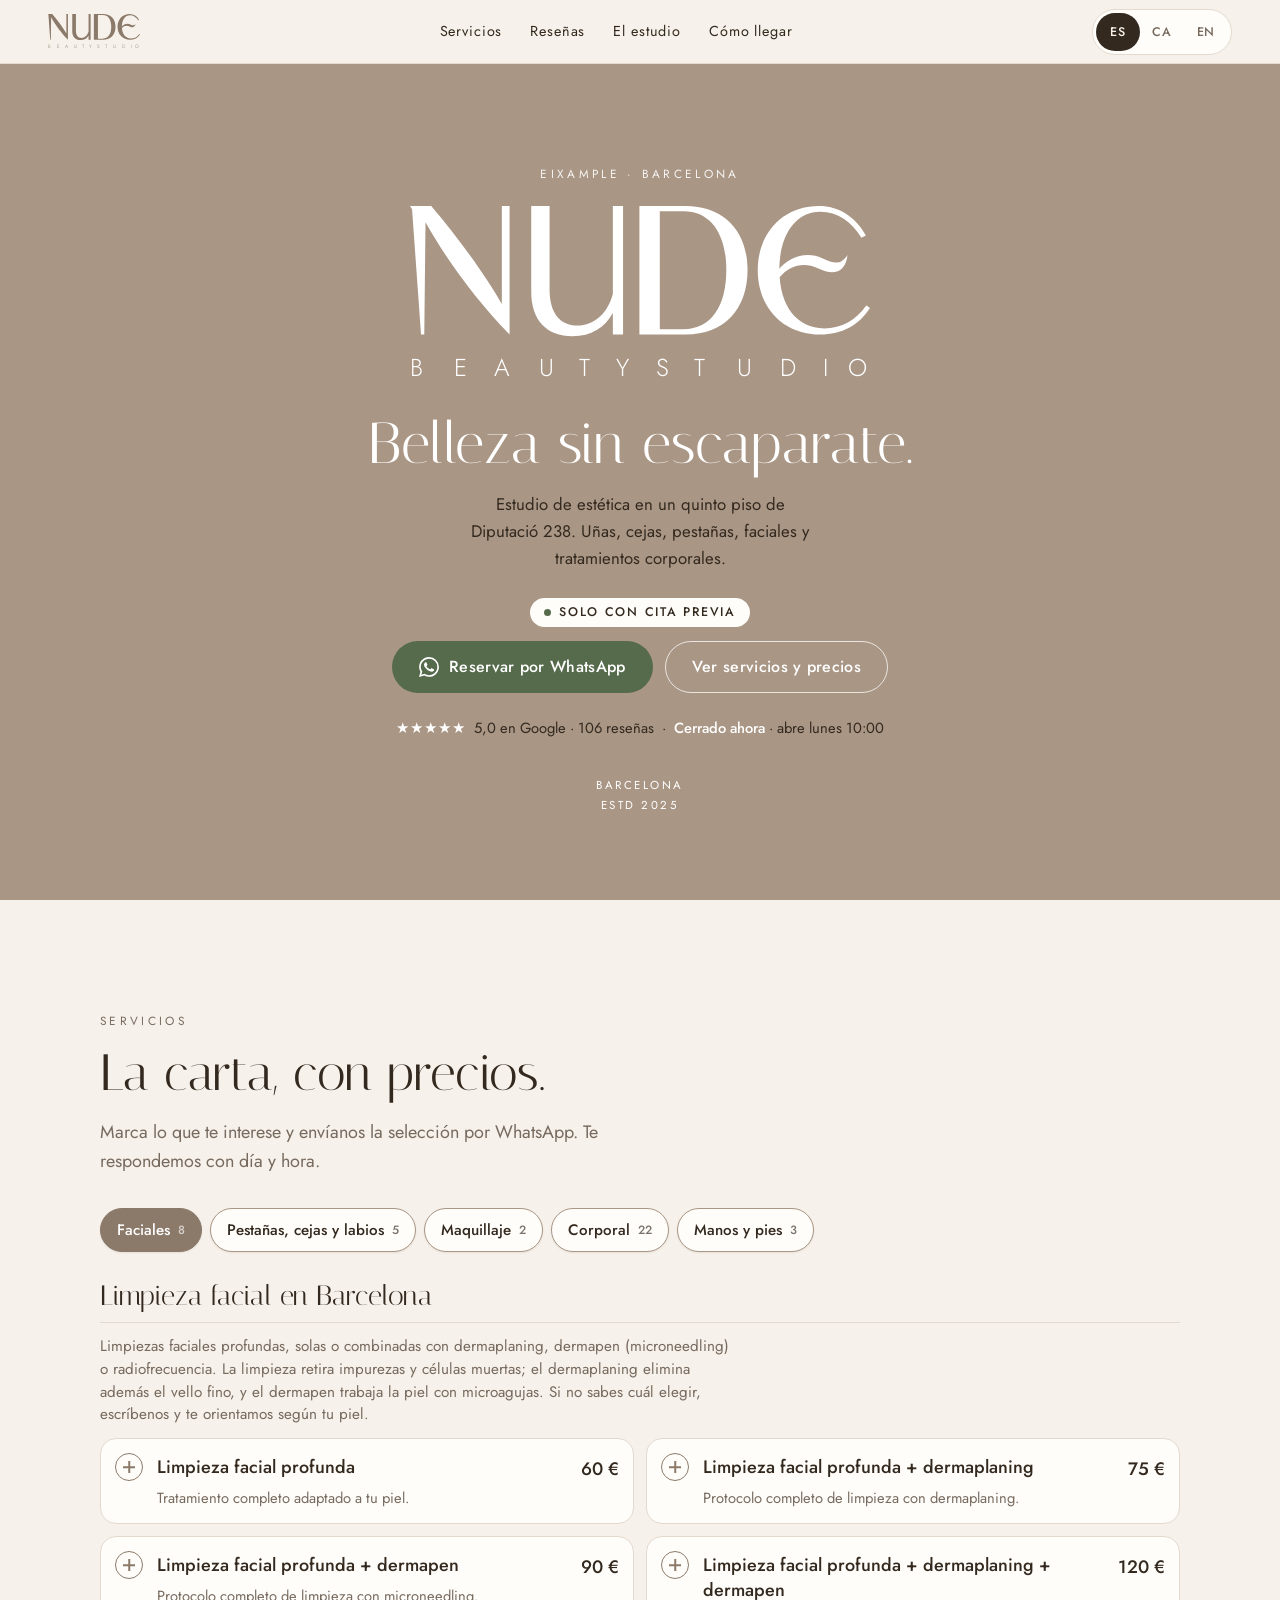
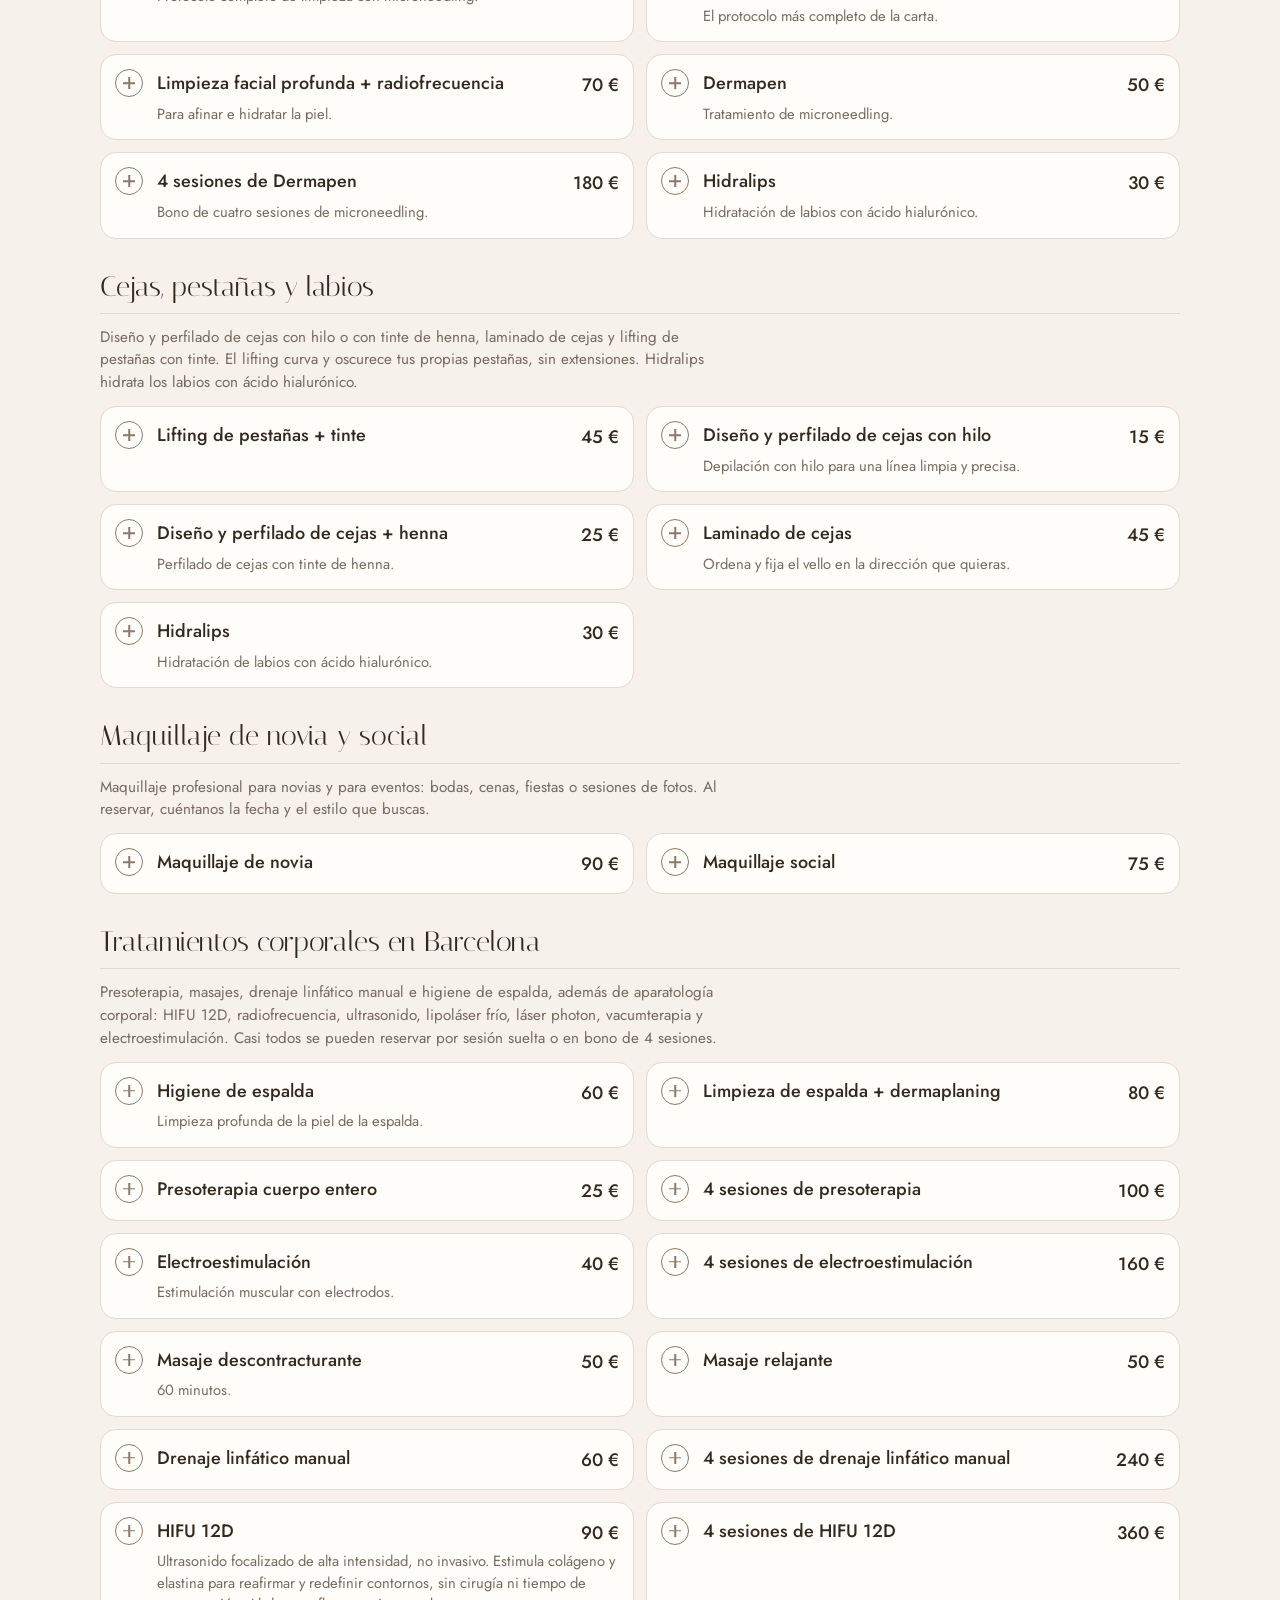
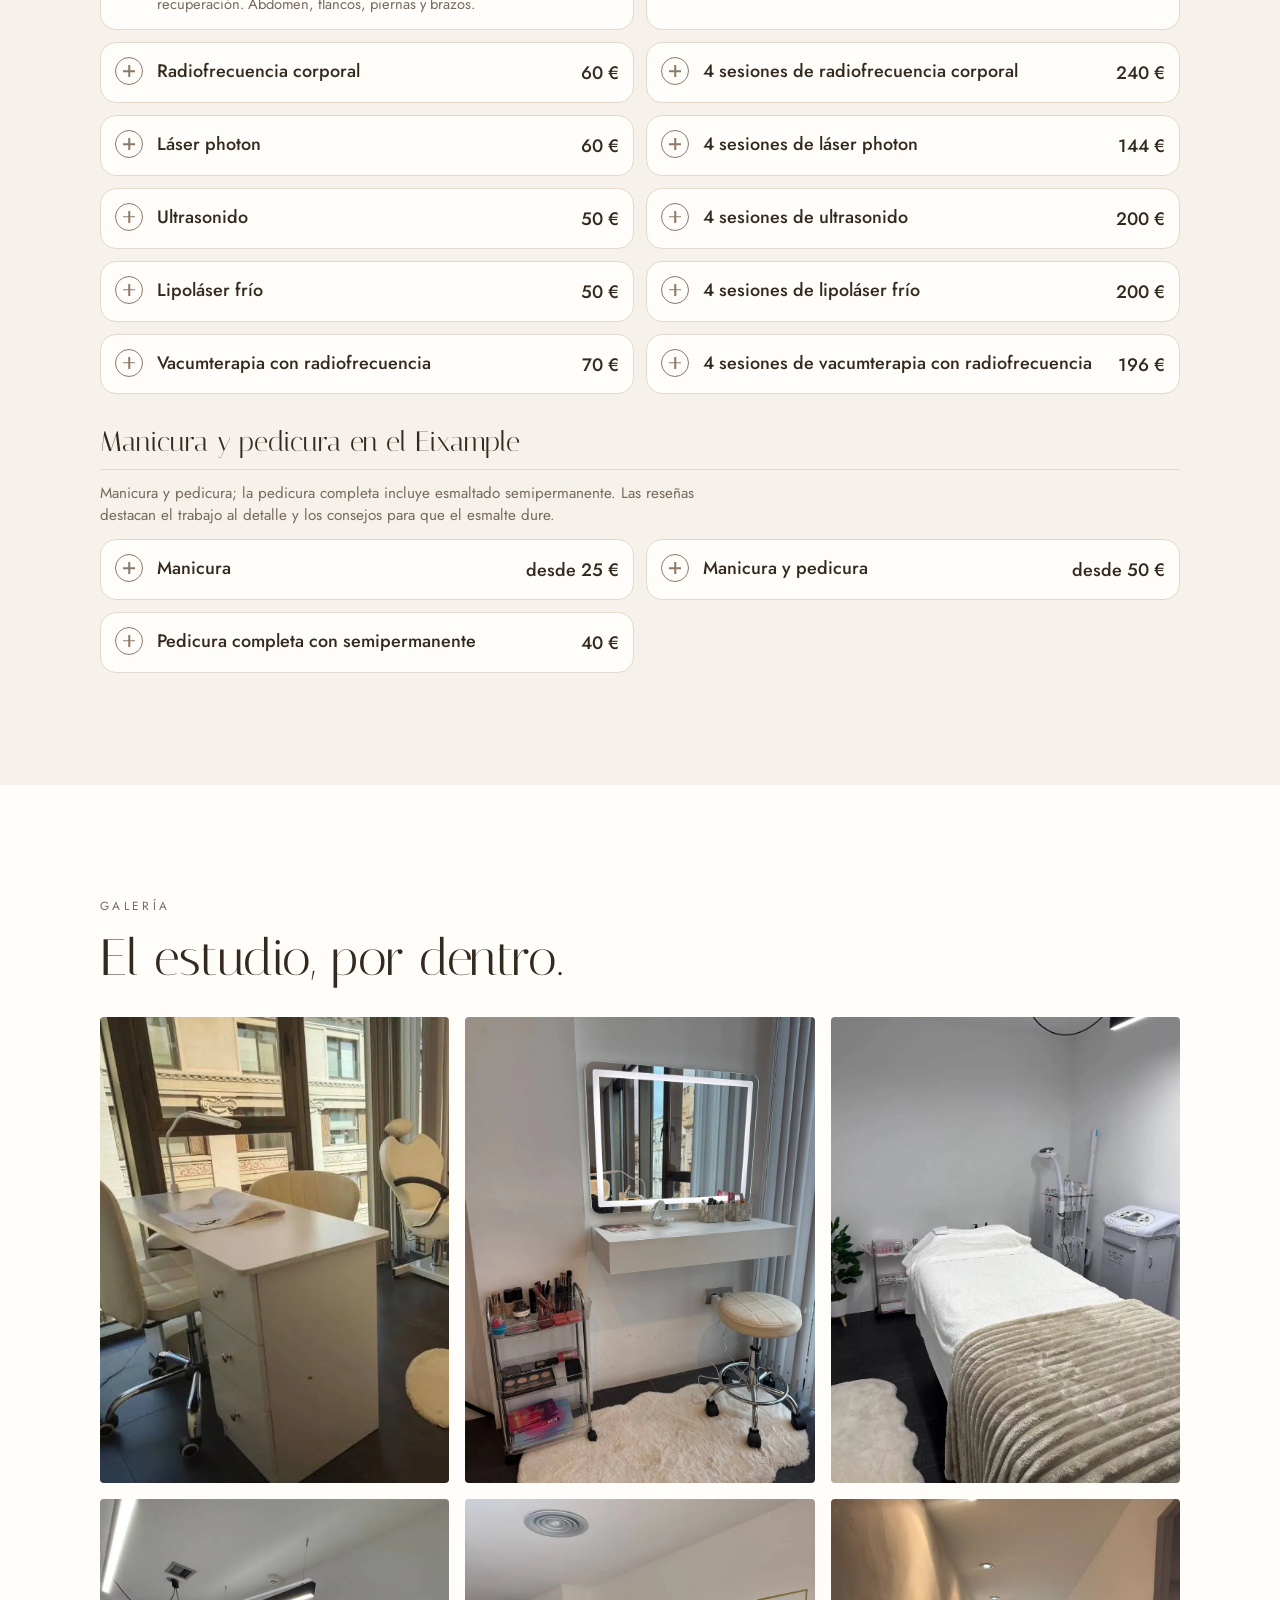
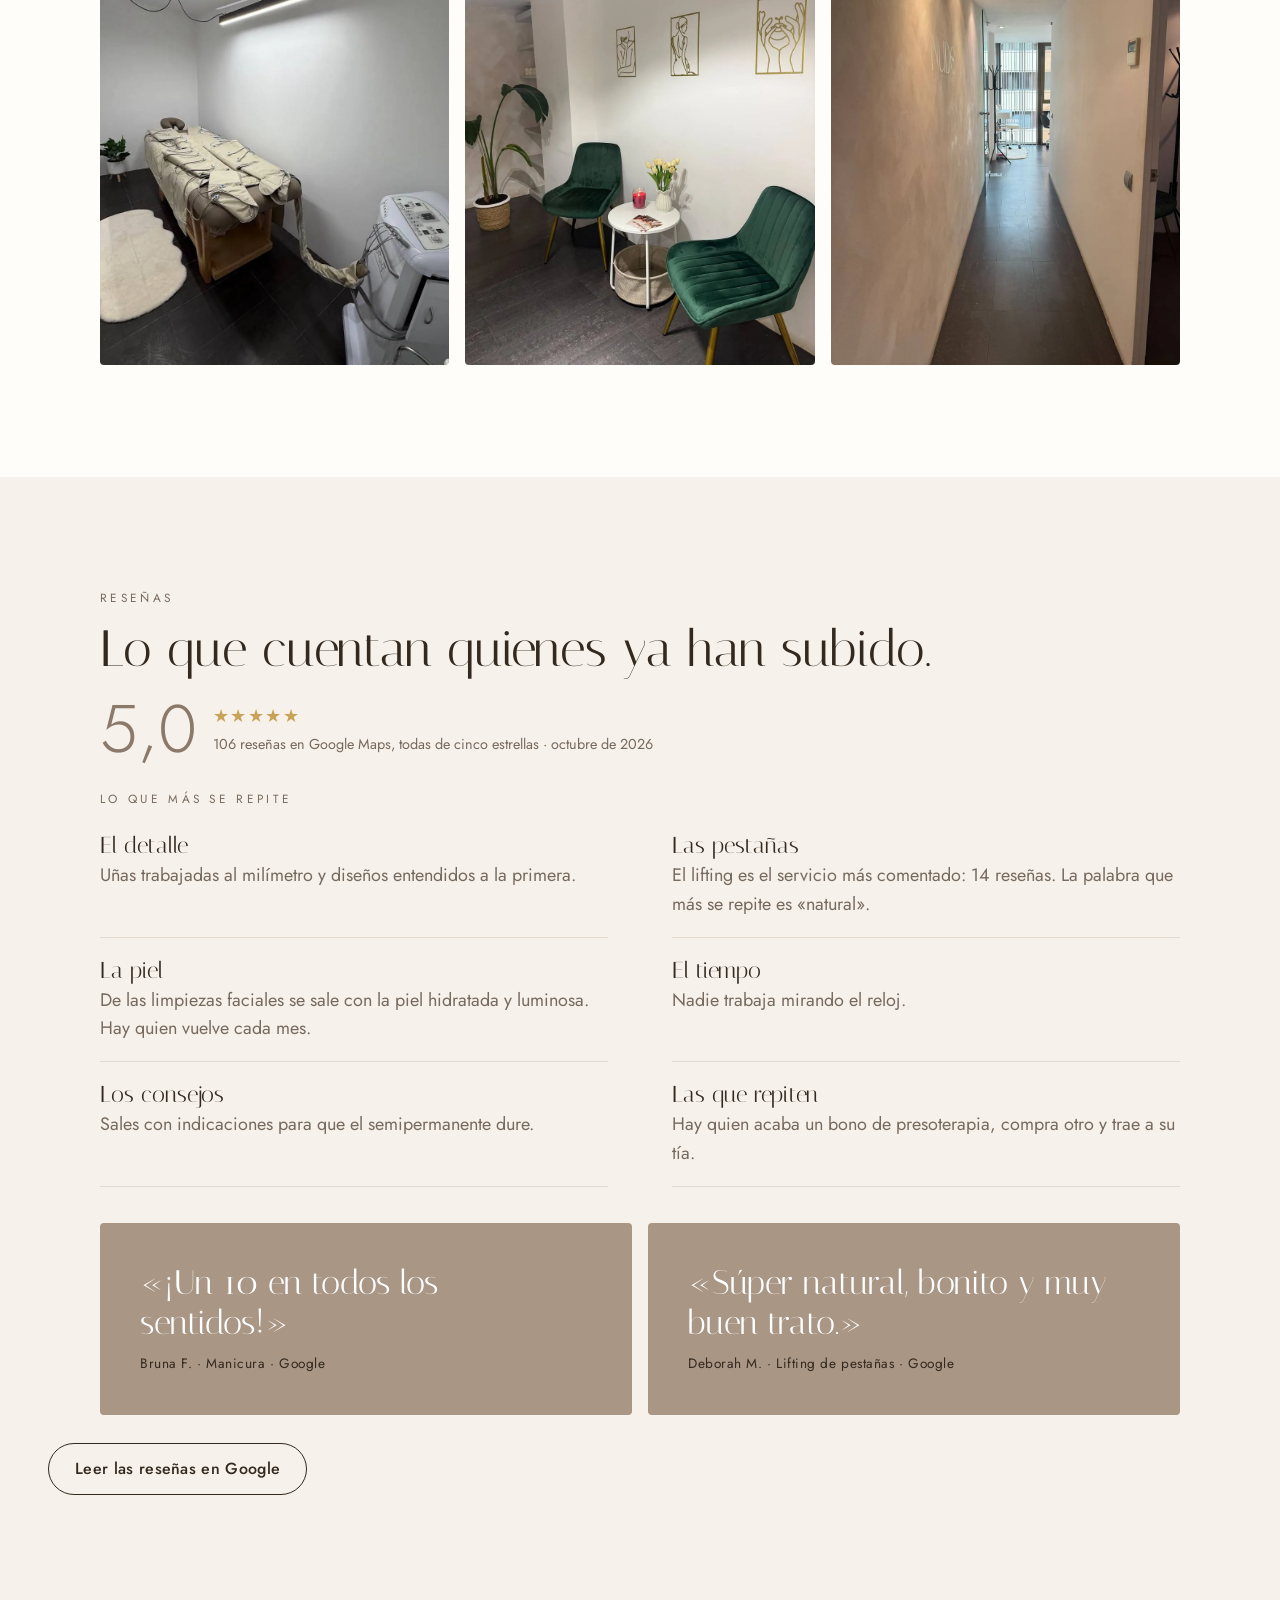
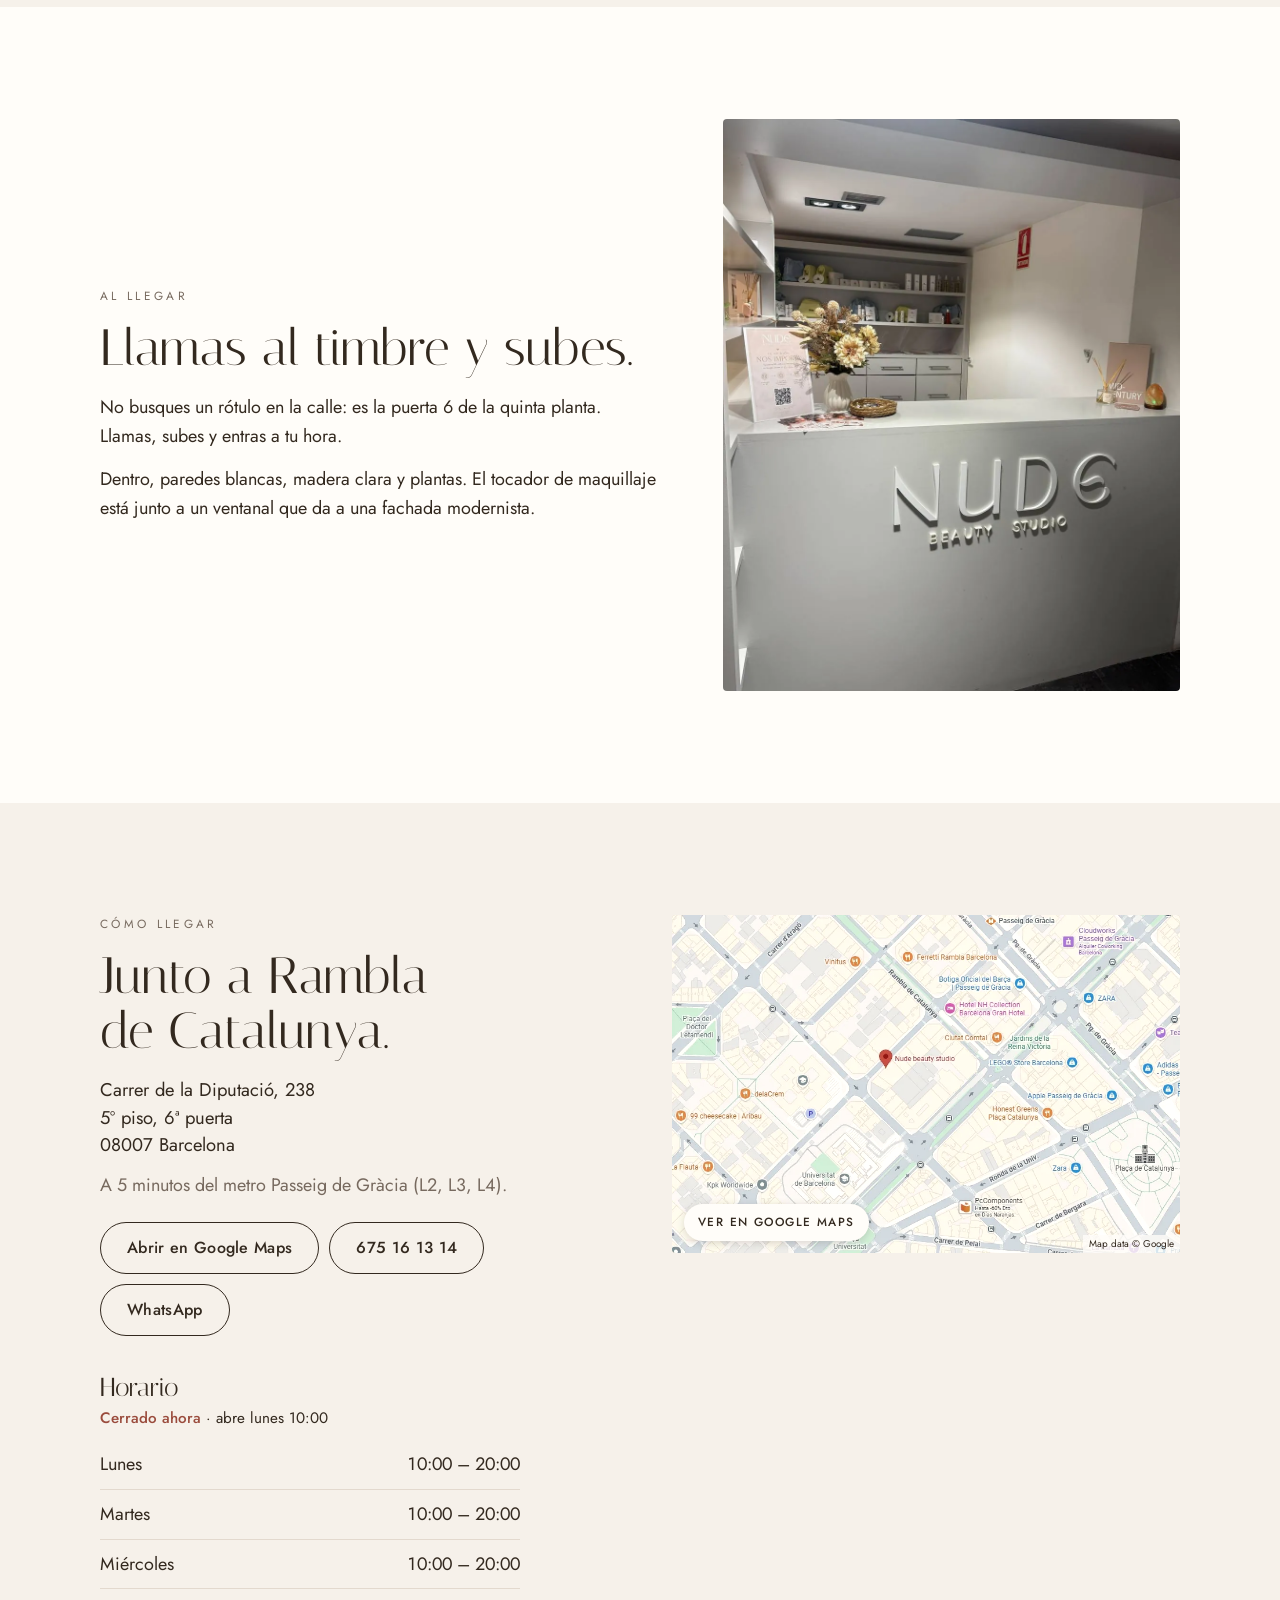
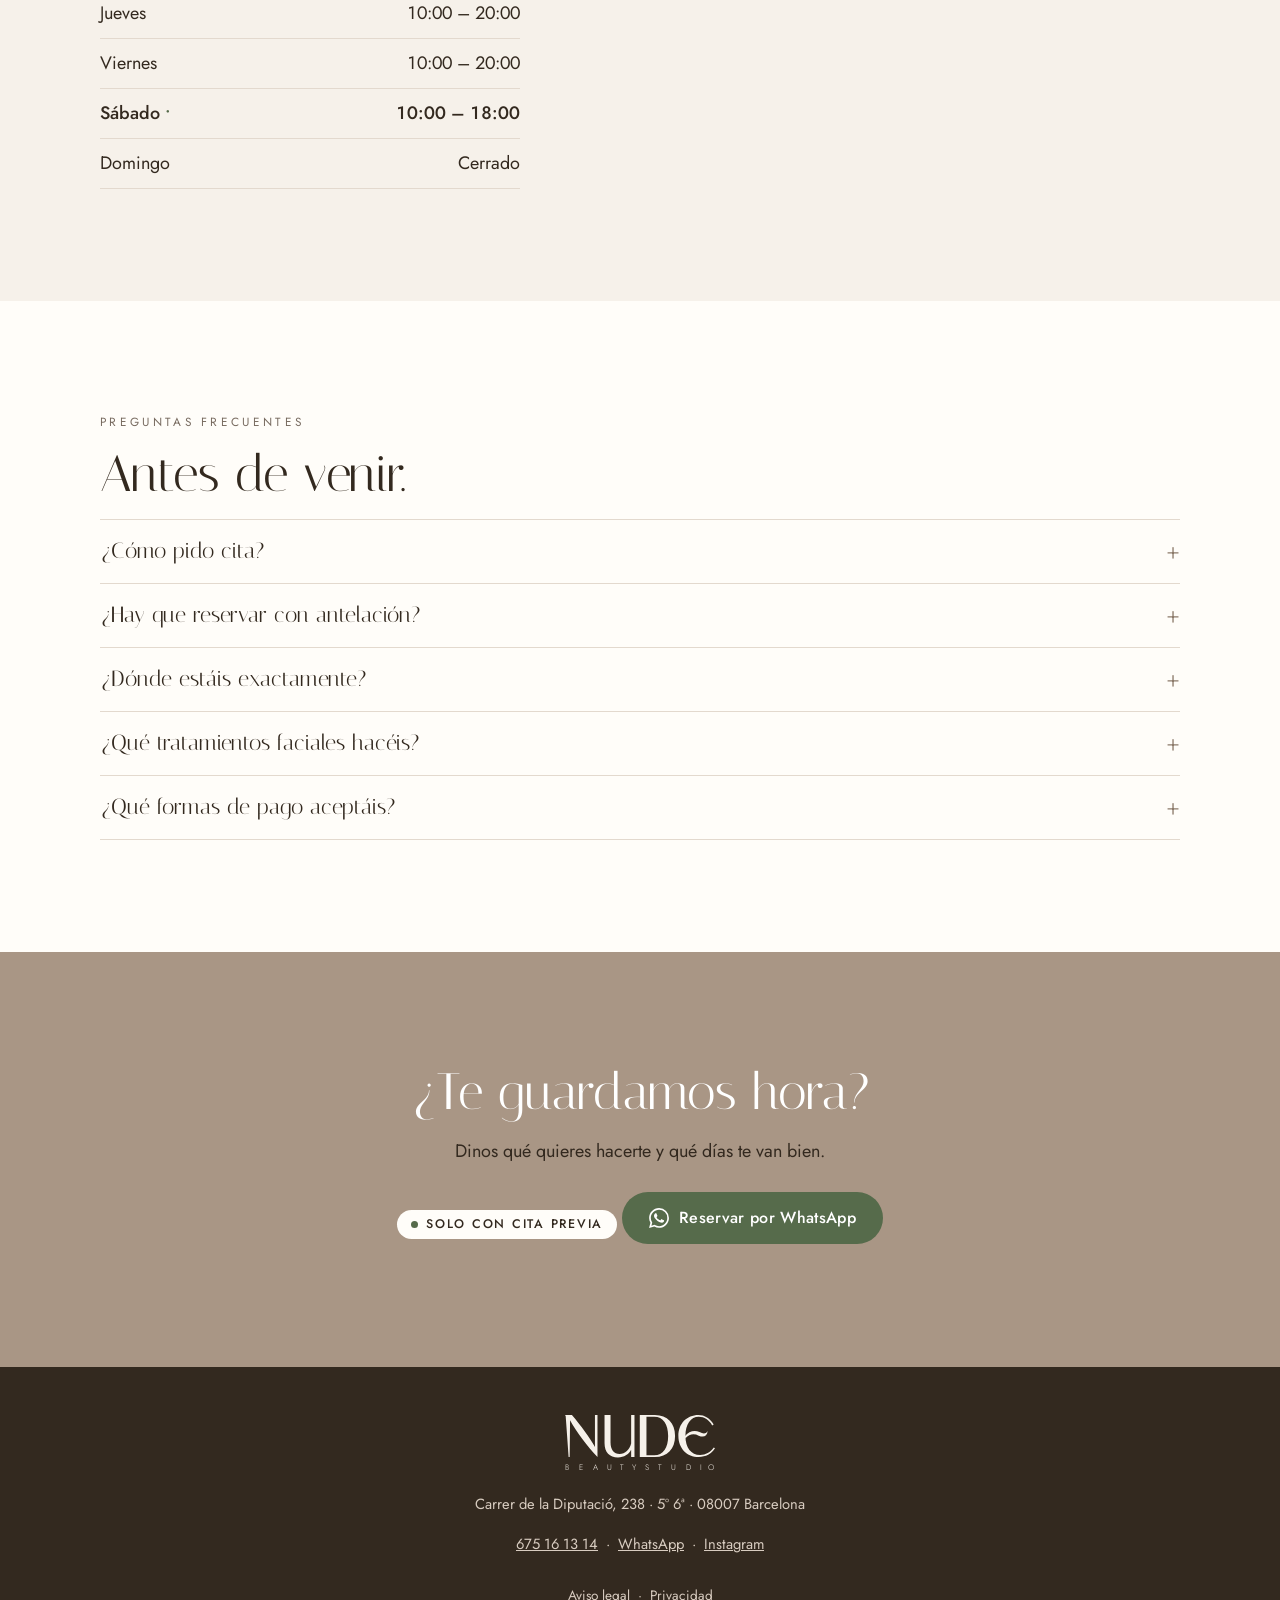
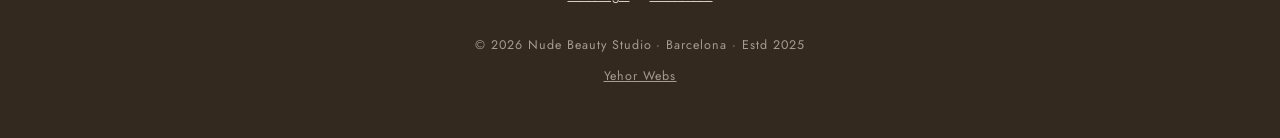
==== index.html @ 95f00eac "Add site icons, keep legal pages out of search results Real favicon files (ico, svg, apple-touch, ma" ====
<!doctype html>
<!-- Generated by tools/build.js from src/index.html and js/content.js. Do not edit by hand. -->
<html lang="es">
<head>
<meta charset="utf-8">
<meta name="viewport" content="width=device-width, initial-scale=1, viewport-fit=cover">
<title>Nude Beauty Studio · Centro de estética en el Eixample, Barcelona</title>
<meta name="description" content="Centro de estética en el Eixample de Barcelona: manicura, cejas, lifting de pestañas, limpieza facial, tratamientos corporales y maquillaje. Solo con cita.">
<link rel="canonical" href="https://nudebeautybcn.com/">
<link rel="alternate" hreflang="es" href="https://nudebeautybcn.com/">
<link rel="alternate" hreflang="ca" href="https://nudebeautybcn.com/ca/">
<link rel="alternate" hreflang="en" href="https://nudebeautybcn.com/en/">
<link rel="alternate" hreflang="x-default" href="https://nudebeautybcn.com/">
<meta property="og:type" content="website">
<meta property="og:site_name" content="Nude Beauty Studio">
<meta property="og:title" content="Nude Beauty Studio · Centro de estética en el Eixample, Barcelona">
<meta property="og:description" content="Centro de estética en el Eixample de Barcelona: manicura, cejas, lifting de pestañas, limpieza facial, tratamientos corporales y maquillaje. Solo con cita.">
<meta property="og:url" content="https://nudebeautybcn.com/">
<meta property="og:locale" content="es_ES">
<script type="application/ld+json">{"@context":"https://schema.org","@type":"BeautySalon","@id":"https://nudebeautybcn.com/#salon","name":"Nude Beauty Studio","description":"Centro de estética en el Eixample de Barcelona: manicura, cejas, lifting de pestañas, limpieza facial, tratamientos corporales y maquillaje. Solo con cita.","url":"https://nudebeautybcn.com/","telephone":"+34675161314","priceRange":"€€","paymentAccepted":"Cash, Credit Card, Debit Card, Visa, Mastercard, NFC mobile payments","image":"https://nudebeautybcn.com/img/00-recepcion.webp","address":{"@type":"PostalAddress","streetAddress":"Carrer de la Diputació, 238, 5º 6ª","addressLocality":"Barcelona","addressRegion":"Barcelona","postalCode":"08007","addressCountry":"ES"},"geo":{"@type":"GeoCoordinates","latitude":41.3885,"longitude":2.16472},"hasMap":"https://maps.app.goo.gl/gT3hE2o65boG1eyQA","openingHoursSpecification":[{"@type":"OpeningHoursSpecification","dayOfWeek":["Monday","Tuesday","Wednesday","Thursday","Friday"],"opens":"10:00","closes":"20:00"},{"@type":"OpeningHoursSpecification","dayOfWeek":"Saturday","opens":"10:00","closes":"18:00"}],"sameAs":["https://maps.app.goo.gl/gT3hE2o65boG1eyQA","https://www.instagram.com/nude.beautybcn"],"hasOfferCatalog":{"@type":"OfferCatalog","name":"Servicios","itemListElement":[{"@type":"OfferCatalog","name":"Limpieza facial en Barcelona","itemListElement":[{"@type":"Offer","itemOffered":{"@type":"Service","name":"Limpieza facial profunda"},"priceCurrency":"EUR","price":60},{"@type":"Offer","itemOffered":{"@type":"Service","name":"Limpieza facial profunda + dermaplaning"},"priceCurrency":"EUR","price":75},{"@type":"Offer","itemOffered":{"@type":"Service","name":"Limpieza facial profunda + dermapen"},"priceCurrency":"EUR","price":90},{"@type":"Offer","itemOffered":{"@type":"Service","name":"Limpieza facial profunda + dermaplaning + dermapen"},"priceCurrency":"EUR","price":120},{"@type":"Offer","itemOffered":{"@type":"Service","name":"Limpieza facial profunda + radiofrecuencia"},"priceCurrency":"EUR","price":70},{"@type":"Offer","itemOffered":{"@type":"Service","name":"Dermapen"},"priceCurrency":"EUR","price":50},{"@type":"Offer","itemOffered":{"@type":"Service","name":"4 sesiones de Dermapen"},"priceCurrency":"EUR","price":180},{"@type":"Offer","itemOffered":{"@type":"Service","name":"Hidralips"},"priceCurrency":"EUR","price":30}]},{"@type":"OfferCatalog","name":"Cejas, pestañas y labios","itemListElement":[{"@type":"Offer","itemOffered":{"@type":"Service","name":"Lifting de pestañas + tinte"},"priceCurrency":"EUR","price":45},{"@type":"Offer","itemOffered":{"@type":"Service","name":"Diseño y perfilado de cejas con hilo"},"priceCurrency":"EUR","price":15},{"@type":"Offer","itemOffered":{"@type":"Service","name":"Diseño y perfilado de cejas + henna"},"priceCurrency":"EUR","price":25},{"@type":"Offer","itemOffered":{"@type":"Service","name":"Laminado de cejas"},"priceCurrency":"EUR","price":45},{"@type":"Offer","itemOffered":{"@type":"Service","name":"Hidralips"},"priceCurrency":"EUR","price":30}]},{"@type":"OfferCatalog","name":"Maquillaje de novia y social","itemListElement":[{"@type":"Offer","itemOffered":{"@type":"Service","name":"Maquillaje de novia"},"priceCurrency":"EUR","price":90},{"@type":"Offer","itemOffered":{"@type":"Service","name":"Maquillaje social"},"priceCurrency":"EUR","price":75}]},{"@type":"OfferCatalog","name":"Tratamientos corporales en Barcelona","itemListElement":[{"@type":"Offer","itemOffered":{"@type":"Service","name":"Higiene de espalda"},"priceCurrency":"EUR","price":60},{"@type":"Offer","itemOffered":{"@type":"Service","name":"Limpieza de espalda + dermaplaning"},"priceCurrency":"EUR","price":80},{"@type":"Offer","itemOffered":{"@type":"Service","name":"Presoterapia cuerpo entero"},"priceCurrency":"EUR","price":25},{"@type":"Offer","itemOffered":{"@type":"Service","name":"4 sesiones de presoterapia"},"priceCurrency":"EUR","price":100},{"@type":"Offer","itemOffered":{"@type":"Service","name":"Electroestimulación"},"priceCurrency":"EUR","price":40},{"@type":"Offer","itemOffered":{"@type":"Service","name":"4 sesiones de electroestimulación"},"priceCurrency":"EUR","price":160},{"@type":"Offer","itemOffered":{"@type":"Service","name":"Masaje descontracturante"},"priceCurrency":"EUR","price":50},{"@type":"Offer","itemOffered":{"@type":"Service","name":"Masaje relajante"},"priceCurrency":"EUR","price":50},{"@type":"Offer","itemOffered":{"@type":"Service","name":"Drenaje linfático manual"},"priceCurrency":"EUR","price":60},{"@type":"Offer","itemOffered":{"@type":"Service","name":"4 sesiones de drenaje linfático manual"},"priceCurrency":"EUR","price":240},{"@type":"Offer","itemOffered":{"@type":"Service","name":"HIFU 12D"},"priceCurrency":"EUR","price":90},{"@type":"Offer","itemOffered":{"@type":"Service","name":"4 sesiones de HIFU 12D"},"priceCurrency":"EUR","price":360},{"@type":"Offer","itemOffered":{"@type":"Service","name":"Radiofrecuencia corporal"},"priceCurrency":"EUR","price":60},{"@type":"Offer","itemOffered":{"@type":"Service","name":"4 sesiones de radiofrecuencia corporal"},"priceCurrency":"EUR","price":240},{"@type":"Offer","itemOffered":{"@type":"Service","name":"Láser photon"},"priceCurrency":"EUR","price":60},{"@type":"Offer","itemOffered":{"@type":"Service","name":"4 sesiones de láser photon"},"priceCurrency":"EUR","price":144},{"@type":"Offer","itemOffered":{"@type":"Service","name":"Ultrasonido"},"priceCurrency":"EUR","price":50},{"@type":"Offer","itemOffered":{"@type":"Service","name":"4 sesiones de ultrasonido"},"priceCurrency":"EUR","price":200},{"@type":"Offer","itemOffered":{"@type":"Service","name":"Lipoláser frío"},"priceCurrency":"EUR","price":50},{"@type":"Offer","itemOffered":{"@type":"Service","name":"4 sesiones de lipoláser frío"},"priceCurrency":"EUR","price":200},{"@type":"Offer","itemOffered":{"@type":"Service","name":"Vacumterapia con radiofrecuencia"},"priceCurrency":"EUR","price":70},{"@type":"Offer","itemOffered":{"@type":"Service","name":"4 sesiones de vacumterapia con radiofrecuencia"},"priceCurrency":"EUR","price":196}]},{"@type":"OfferCatalog","name":"Manicura y pedicura en el Eixample","itemListElement":[{"@type":"Offer","itemOffered":{"@type":"Service","name":"Manicura"},"priceCurrency":"EUR","priceSpecification":{"@type":"PriceSpecification","minPrice":25,"priceCurrency":"EUR"}},{"@type":"Offer","itemOffered":{"@type":"Service","name":"Manicura y pedicura"},"priceCurrency":"EUR","priceSpecification":{"@type":"PriceSpecification","minPrice":50,"priceCurrency":"EUR"}},{"@type":"Offer","itemOffered":{"@type":"Service","name":"Pedicura completa con semipermanente"},"priceCurrency":"EUR","price":40}]}]}}</script>
<script type="application/ld+json">{"@context":"https://schema.org","@type":"WebSite","name":"Nude Beauty Studio","alternateName":"Nude Beauty BCN","url":"https://nudebeautybcn.com/"}</script>
<script type="application/ld+json">{"@context":"https://schema.org","@type":"FAQPage","mainEntity":[{"@type":"Question","name":"¿Cómo pido cita?","acceptedAnswer":{"@type":"Answer","text":"Por WhatsApp o por teléfono, en el 675 16 13 14. En la carta de servicios puedes marcar lo que te interesa y enviarnos la selección; te respondemos con día y hora."}},{"@type":"Question","name":"¿Hay que reservar con antelación?","acceptedAnswer":{"@type":"Answer","text":"Sí. Atendemos solo con cita previa, así que escríbenos antes de venir y te decimos la primera hora libre."}},{"@type":"Question","name":"¿Dónde estáis exactamente?","acceptedAnswer":{"@type":"Answer","text":"En Carrer de la Diputació 238, 5º piso, 6ª puerta, 08007 Barcelona (Eixample), junto a Rambla de Catalunya y a 5 minutos del metro Passeig de Gràcia (L2, L3, L4). No hay rótulo en la calle: llama al timbre y sube."}},{"@type":"Question","name":"¿Qué tratamientos faciales hacéis?","acceptedAnswer":{"@type":"Answer","text":"Limpieza facial profunda, sola o combinada con dermaplaning, dermapen (microneedling) o radiofrecuencia; dermapen en sesión suelta o en bono de 4 sesiones; e Hidralips para los labios. Los precios están en la carta."}},{"@type":"Question","name":"¿Qué formas de pago aceptáis?","acceptedAnswer":{"@type":"Answer","text":"Efectivo, tarjeta de débito y de crédito (Visa y Mastercard) y pago con el móvil sin contacto. No aceptamos cheques."}}]}</script>
<meta name="theme-color" content="#A99685">
<link rel="icon" href="/favicon.ico" sizes="48x48">
<link rel="icon" href="/favicon.svg" type="image/svg+xml">
<link rel="apple-touch-icon" href="/apple-touch-icon.png">
<link rel="manifest" href="/site.webmanifest">
<link rel="preload" href="/fonts/jost-variable.woff2" as="font" type="font/woff2" crossorigin>
<link rel="preload" href="/fonts/italiana-400.woff2" as="font" type="font/woff2" crossorigin>
<link rel="stylesheet" href="/css/styles.css">
</head>
<body>

<!-- Logo redrawn as vector; reused everywhere via <use> -->
<svg class="sprite" aria-hidden="true">
  <symbol id="nude-logo" viewBox="0 0 1127 420">
    <!-- N -->
    <path d="M0,0 H52 C120,80 185,170 225,240 V0 H244 V315 C165,235 85,125 38,40 L35,315 H27 L5,8 Z"/>
    <!-- U -->
    <path d="M297,0 H342 V205 C342,262 368,293 410,293 C452,293 485,262 497,215 V0 H522 V315 H497 V262 C478,297 444,319 398,319 C335,319 297,280 297,210 Z"/>
    <!-- D -->
    <path fill-rule="evenodd" d="M562,0 H675 C770,0 827,62 827,157 C827,253 770,315 675,315 H562 Z M612,13 V302 H670 C738,302 775,245 775,157 C775,70 738,13 670,13 Z"/>
    <!-- E -->
    <path d="M1117,72 C1090,25 1050,0 1002,0 C915,0 852,65 852,157 C852,250 915,315 1005,315 C1058,315 1100,292 1127,250 L1118,244 C1092,280 1058,300 1015,300 C948,300 905,245 905,157 C905,70 945,14 1005,14 C1048,14 1082,38 1106,78 Z"/>
    <path d="M900,160 C930,120 975,112 1010,128 C1040,142 1055,145 1072,120 C1068,160 1040,172 1005,155 C970,138 935,140 905,175 Z"/>
    <text y="417" font-family="Jost, 'Century Gothic', sans-serif" font-weight="300" font-size="60"
          x="0 107 207 317 415 505 602 697 800 907 1012 1072">BEAUTYSTUDIO</text>
  </symbol>
  <symbol id="ic-wa" viewBox="0 0 24 24">
    <path d="M17.472 14.382c-.297-.149-1.758-.867-2.03-.967-.273-.099-.471-.148-.67.15-.197.297-.767.966-.94 1.164-.173.199-.347.223-.644.075-.297-.15-1.255-.463-2.39-1.475-.883-.788-1.48-1.761-1.653-2.059-.173-.297-.018-.458.13-.606.134-.133.298-.347.446-.52.149-.174.198-.298.298-.497.099-.198.05-.371-.025-.52-.075-.149-.669-1.612-.916-2.207-.242-.579-.487-.5-.669-.51-.173-.008-.371-.01-.57-.01-.198 0-.52.074-.792.372-.272.297-1.04 1.016-1.04 2.479 0 1.462 1.065 2.875 1.213 3.074.149.198 2.096 3.2 5.077 4.487.709.306 1.262.489 1.694.625.712.227 1.36.195 1.871.118.571-.085 1.758-.719 2.006-1.413.248-.694.248-1.289.173-1.413-.074-.124-.272-.198-.57-.347m-5.421 7.403h-.004a9.87 9.87 0 01-5.031-1.378l-.361-.214-3.741.982.998-3.648-.235-.374a9.86 9.86 0 01-1.51-5.26c.001-5.45 4.436-9.884 9.888-9.884 2.64 0 5.122 1.03 6.988 2.898a9.825 9.825 0 012.893 6.994c-.003 5.45-4.437 9.884-9.885 9.884m8.413-18.297A11.815 11.815 0 0012.05 0C5.495 0 .16 5.335.157 11.892c0 2.096.547 4.142 1.588 5.945L.057 24l6.305-1.654a11.882 11.882 0 005.683 1.448h.005c6.554 0 11.89-5.335 11.893-11.893a11.821 11.821 0 00-3.48-8.413z"/>
  </symbol>
</svg>

<header class="bar" id="top">
  <a class="bar__logo" href="#top" aria-label="Nude Beauty Studio">
    <svg viewBox="0 0 1127 420" role="img" aria-hidden="true"><use href="#nude-logo"/></svg>
  </a>
  <nav class="bar__nav" aria-label="Principal">
    <a href="#servicios">Servicios</a>
    <a href="#resenas">Reseñas</a>
    <a href="#estudio">El estudio</a>
    <a href="#visita">Cómo llegar</a>
  </nav>
  <div class="lang" role="group" aria-label="Idioma / Language">
    <a href="/" hreflang="es" lang="es" aria-current="true">ES</a>
    <a href="/ca/" hreflang="ca" lang="ca">CA</a>
    <a href="/en/" hreflang="en" lang="en">EN</a>
  </div>
</header>

<main>
  <section class="hero">
    <p class="eyebrow">Eixample · Barcelona</p>
    <a class="hero__logo" href="#servicios" aria-label="Nude Beauty Studio">
      <svg viewBox="0 0 1127 420" role="img" aria-hidden="true"><use href="#nude-logo"/></svg>
    </a>
    <h1>Belleza sin escaparate.</h1>
    <p class="hero__sub">Estudio de estética en un quinto piso de Diputació 238. Uñas, cejas, pestañas, faciales y tratamientos corporales.</p>
    <p class="badge">Solo con cita previa</p>
    <div class="hero__cta">
      <a class="btn btn--wa js-wa" href="https://wa.me/34675161314" target="_blank" rel="noopener noreferrer">
        <svg class="ic" aria-hidden="true"><use href="#ic-wa"/></svg><span>Reservar por WhatsApp</span>
      </a>
      <a class="btn btn--ghost" href="#servicios">Ver servicios y precios</a>
    </div>
    <p class="hero__meta">
      <span class="stars" aria-hidden="true">★★★★★</span>
      <span>5,0 en Google · 106 reseñas</span>
      <span class="dot" aria-hidden="true">·</span>
      <span class="js-open"></span>
    </p>
    <p class="hero__foot">Barcelona<br>Estd 2025</p>
  </section>

  <section class="menu" id="servicios">
    <p class="eyebrow">Servicios</p>
    <h2>La carta, con precios.</h2>
    <p class="lede">Marca lo que te interese y envíanos la selección por WhatsApp. Te respondemos con día y hora.</p>
    <nav class="tabs" id="tabs" aria-label="Categorías"><a href="#cat-faciales" data-cat="faciales">Faciales<small>8</small></a><a href="#cat-mirada" data-cat="mirada">Pestañas, cejas y labios<small>5</small></a><a href="#cat-maquillaje" data-cat="maquillaje">Maquillaje<small>2</small></a><a href="#cat-corporal" data-cat="corporal">Corporal<small>22</small></a><a href="#cat-manos" data-cat="manos">Manos y pies<small>3</small></a></nav>
    <div class="cats" id="cats">
      <div class="cat" id="cat-faciales">
        <h2 class="cat__title">Limpieza facial en Barcelona</h2>
        <p class="cat__intro">Limpiezas faciales profundas, solas o combinadas con dermaplaning, dermapen (microneedling) o radiofrecuencia. La limpieza retira impurezas y células muertas; el dermaplaning elimina además el vello fino, y el dermapen trabaja la piel con microagujas. Si no sabes cuál elegir, escríbenos y te orientamos según tu piel.</p>
        <ul class="items">
          <li class="item"><button type="button" class="item__btn" data-id="limpieza" aria-pressed="false">
            <span class="item__mark" aria-hidden="true"></span>
            <span class="item__name">Limpieza facial profunda</span>
            <span class="item__price">60 €</span>
            <span class="item__desc">Tratamiento completo adaptado a tu piel.</span>
          </button></li>
          <li class="item"><button type="button" class="item__btn" data-id="limpieza-dermaplaning" aria-pressed="false">
            <span class="item__mark" aria-hidden="true"></span>
            <span class="item__name">Limpieza facial profunda + dermaplaning</span>
            <span class="item__price">75 €</span>
            <span class="item__desc">Protocolo completo de limpieza con dermaplaning.</span>
          </button></li>
          <li class="item"><button type="button" class="item__btn" data-id="limpieza-dermapen" aria-pressed="false">
            <span class="item__mark" aria-hidden="true"></span>
            <span class="item__name">Limpieza facial profunda + dermapen</span>
            <span class="item__price">90 €</span>
            <span class="item__desc">Protocolo completo de limpieza con microneedling.</span>
          </button></li>
          <li class="item"><button type="button" class="item__btn" data-id="limpieza-completa" aria-pressed="false">
            <span class="item__mark" aria-hidden="true"></span>
            <span class="item__name">Limpieza facial profunda + dermaplaning + dermapen</span>
            <span class="item__price">120 €</span>
            <span class="item__desc">El protocolo más completo de la carta.</span>
          </button></li>
          <li class="item"><button type="button" class="item__btn" data-id="limpieza-radio" aria-pressed="false">
            <span class="item__mark" aria-hidden="true"></span>
            <span class="item__name">Limpieza facial profunda + radiofrecuencia</span>
            <span class="item__price">70 €</span>
            <span class="item__desc">Para afinar e hidratar la piel.</span>
          </button></li>
          <li class="item"><button type="button" class="item__btn" data-id="dermapen" aria-pressed="false">
            <span class="item__mark" aria-hidden="true"></span>
            <span class="item__name">Dermapen</span>
            <span class="item__price">50 €</span>
            <span class="item__desc">Tratamiento de microneedling.</span>
          </button></li>
          <li class="item"><button type="button" class="item__btn" data-id="dermapen-4" aria-pressed="false">
            <span class="item__mark" aria-hidden="true"></span>
            <span class="item__name">4 sesiones de Dermapen</span>
            <span class="item__price">180 €</span>
            <span class="item__desc">Bono de cuatro sesiones de microneedling.</span>
          </button></li>
          <li class="item"><button type="button" class="item__btn" data-id="hidralips" aria-pressed="false">
            <span class="item__mark" aria-hidden="true"></span>
            <span class="item__name">Hidralips</span>
            <span class="item__price">30 €</span>
            <span class="item__desc">Hidratación de labios con ácido hialurónico.</span>
          </button></li>
        </ul>
      </div>
      <div class="cat" id="cat-mirada">
        <h2 class="cat__title">Cejas, pestañas y labios</h2>
        <p class="cat__intro">Diseño y perfilado de cejas con hilo o con tinte de henna, laminado de cejas y lifting de pestañas con tinte. El lifting curva y oscurece tus propias pestañas, sin extensiones. Hidralips hidrata los labios con ácido hialurónico.</p>
        <ul class="items">
          <li class="item"><button type="button" class="item__btn" data-id="lifting" aria-pressed="false">
            <span class="item__mark" aria-hidden="true"></span>
            <span class="item__name">Lifting de pestañas + tinte</span>
            <span class="item__price">45 €</span>
          </button></li>
          <li class="item"><button type="button" class="item__btn" data-id="cejas-hilo" aria-pressed="false">
            <span class="item__mark" aria-hidden="true"></span>
            <span class="item__name">Diseño y perfilado de cejas con hilo</span>
            <span class="item__price">15 €</span>
            <span class="item__desc">Depilación con hilo para una línea limpia y precisa.</span>
          </button></li>
          <li class="item"><button type="button" class="item__btn" data-id="cejas-henna" aria-pressed="false">
            <span class="item__mark" aria-hidden="true"></span>
            <span class="item__name">Diseño y perfilado de cejas + henna</span>
            <span class="item__price">25 €</span>
            <span class="item__desc">Perfilado de cejas con tinte de henna.</span>
          </button></li>
          <li class="item"><button type="button" class="item__btn" data-id="laminado" aria-pressed="false">
            <span class="item__mark" aria-hidden="true"></span>
            <span class="item__name">Laminado de cejas</span>
            <span class="item__price">45 €</span>
            <span class="item__desc">Ordena y fija el vello en la dirección que quieras.</span>
          </button></li>
          <li class="item"><button type="button" class="item__btn" data-id="hidralips" aria-pressed="false">
            <span class="item__mark" aria-hidden="true"></span>
            <span class="item__name">Hidralips</span>
            <span class="item__price">30 €</span>
            <span class="item__desc">Hidratación de labios con ácido hialurónico.</span>
          </button></li>
        </ul>
      </div>
      <div class="cat" id="cat-maquillaje">
        <h2 class="cat__title">Maquillaje de novia y social</h2>
        <p class="cat__intro">Maquillaje profesional para novias y para eventos: bodas, cenas, fiestas o sesiones de fotos. Al reservar, cuéntanos la fecha y el estilo que buscas.</p>
        <ul class="items">
          <li class="item"><button type="button" class="item__btn" data-id="novia" aria-pressed="false">
            <span class="item__mark" aria-hidden="true"></span>
            <span class="item__name">Maquillaje de novia</span>
            <span class="item__price">90 €</span>
          </button></li>
          <li class="item"><button type="button" class="item__btn" data-id="social" aria-pressed="false">
            <span class="item__mark" aria-hidden="true"></span>
            <span class="item__name">Maquillaje social</span>
            <span class="item__price">75 €</span>
          </button></li>
        </ul>
      </div>
      <div class="cat" id="cat-corporal">
        <h2 class="cat__title">Tratamientos corporales en Barcelona</h2>
        <p class="cat__intro">Presoterapia, masajes, drenaje linfático manual e higiene de espalda, además de aparatología corporal: HIFU 12D, radiofrecuencia, ultrasonido, lipoláser frío, láser photon, vacumterapia y electroestimulación. Casi todos se pueden reservar por sesión suelta o en bono de 4 sesiones.</p>
        <ul class="items">
          <li class="item"><button type="button" class="item__btn" data-id="espalda" aria-pressed="false">
            <span class="item__mark" aria-hidden="true"></span>
            <span class="item__name">Higiene de espalda</span>
            <span class="item__price">60 €</span>
            <span class="item__desc">Limpieza profunda de la piel de la espalda.</span>
          </button></li>
          <li class="item"><button type="button" class="item__btn" data-id="espalda-dermaplaning" aria-pressed="false">
            <span class="item__mark" aria-hidden="true"></span>
            <span class="item__name">Limpieza de espalda + dermaplaning</span>
            <span class="item__price">80 €</span>
          </button></li>
          <li class="item"><button type="button" class="item__btn" data-id="preso" aria-pressed="false">
            <span class="item__mark" aria-hidden="true"></span>
            <span class="item__name">Presoterapia cuerpo entero</span>
            <span class="item__price">25 €</span>
          </button></li>
          <li class="item"><button type="button" class="item__btn" data-id="preso-4" aria-pressed="false">
            <span class="item__mark" aria-hidden="true"></span>
            <span class="item__name">4 sesiones de presoterapia</span>
            <span class="item__price">100 €</span>
          </button></li>
          <li class="item"><button type="button" class="item__btn" data-id="electro" aria-pressed="false">
            <span class="item__mark" aria-hidden="true"></span>
            <span class="item__name">Electroestimulación</span>
            <span class="item__price">40 €</span>
            <span class="item__desc">Estimulación muscular con electrodos.</span>
          </button></li>
          <li class="item"><button type="button" class="item__btn" data-id="electro-4" aria-pressed="false">
            <span class="item__mark" aria-hidden="true"></span>
            <span class="item__name">4 sesiones de electroestimulación</span>
            <span class="item__price">160 €</span>
          </button></li>
          <li class="item"><button type="button" class="item__btn" data-id="masaje-descon" aria-pressed="false">
            <span class="item__mark" aria-hidden="true"></span>
            <span class="item__name">Masaje descontracturante</span>
            <span class="item__price">50 €</span>
            <span class="item__desc">60 minutos.</span>
          </button></li>
          <li class="item"><button type="button" class="item__btn" data-id="masaje-relax" aria-pressed="false">
            <span class="item__mark" aria-hidden="true"></span>
            <span class="item__name">Masaje relajante</span>
            <span class="item__price">50 €</span>
          </button></li>
          <li class="item"><button type="button" class="item__btn" data-id="drenaje" aria-pressed="false">
            <span class="item__mark" aria-hidden="true"></span>
            <span class="item__name">Drenaje linfático manual</span>
            <span class="item__price">60 €</span>
          </button></li>
          <li class="item"><button type="button" class="item__btn" data-id="drenaje-4" aria-pressed="false">
            <span class="item__mark" aria-hidden="true"></span>
            <span class="item__name">4 sesiones de drenaje linfático manual</span>
            <span class="item__price">240 €</span>
          </button></li>
          <li class="item"><button type="button" class="item__btn" data-id="hifu" aria-pressed="false">
            <span class="item__mark" aria-hidden="true"></span>
            <span class="item__name">HIFU 12D</span>
            <span class="item__price">90 €</span>
            <span class="item__desc">Ultrasonido focalizado de alta intensidad, no invasivo. Estimula colágeno y elastina para reafirmar y redefinir contornos, sin cirugía ni tiempo de recuperación. Abdomen, flancos, piernas y brazos.</span>
          </button></li>
          <li class="item"><button type="button" class="item__btn" data-id="hifu-4" aria-pressed="false">
            <span class="item__mark" aria-hidden="true"></span>
            <span class="item__name">4 sesiones de HIFU 12D</span>
            <span class="item__price">360 €</span>
          </button></li>
          <li class="item"><button type="button" class="item__btn" data-id="radio-corp" aria-pressed="false">
            <span class="item__mark" aria-hidden="true"></span>
            <span class="item__name">Radiofrecuencia corporal</span>
            <span class="item__price">60 €</span>
          </button></li>
          <li class="item"><button type="button" class="item__btn" data-id="radio-corp-4" aria-pressed="false">
            <span class="item__mark" aria-hidden="true"></span>
            <span class="item__name">4 sesiones de radiofrecuencia corporal</span>
            <span class="item__price">240 €</span>
          </button></li>
          <li class="item"><button type="button" class="item__btn" data-id="laser-photon" aria-pressed="false">
            <span class="item__mark" aria-hidden="true"></span>
            <span class="item__name">Láser photon</span>
            <span class="item__price">60 €</span>
          </button></li>
          <li class="item"><button type="button" class="item__btn" data-id="laser-photon-4" aria-pressed="false">
            <span class="item__mark" aria-hidden="true"></span>
            <span class="item__name">4 sesiones de láser photon</span>
            <span class="item__price">144 €</span>
          </button></li>
          <li class="item"><button type="button" class="item__btn" data-id="ultrasonido" aria-pressed="false">
            <span class="item__mark" aria-hidden="true"></span>
            <span class="item__name">Ultrasonido</span>
            <span class="item__price">50 €</span>
          </button></li>
          <li class="item"><button type="button" class="item__btn" data-id="ultrasonido-4" aria-pressed="false">
            <span class="item__mark" aria-hidden="true"></span>
            <span class="item__name">4 sesiones de ultrasonido</span>
            <span class="item__price">200 €</span>
          </button></li>
          <li class="item"><button type="button" class="item__btn" data-id="lipolaser" aria-pressed="false">
            <span class="item__mark" aria-hidden="true"></span>
            <span class="item__name">Lipoláser frío</span>
            <span class="item__price">50 €</span>
          </button></li>
          <li class="item"><button type="button" class="item__btn" data-id="lipolaser-4" aria-pressed="false">
            <span class="item__mark" aria-hidden="true"></span>
            <span class="item__name">4 sesiones de lipoláser frío</span>
            <span class="item__price">200 €</span>
          </button></li>
          <li class="item"><button type="button" class="item__btn" data-id="vacum" aria-pressed="false">
            <span class="item__mark" aria-hidden="true"></span>
            <span class="item__name">Vacumterapia con radiofrecuencia</span>
            <span class="item__price">70 €</span>
          </button></li>
          <li class="item"><button type="button" class="item__btn" data-id="vacum-4" aria-pressed="false">
            <span class="item__mark" aria-hidden="true"></span>
            <span class="item__name">4 sesiones de vacumterapia con radiofrecuencia</span>
            <span class="item__price">196 €</span>
          </button></li>
        </ul>
      </div>
      <div class="cat" id="cat-manos">
        <h2 class="cat__title">Manicura y pedicura en el Eixample</h2>
        <p class="cat__intro">Manicura y pedicura; la pedicura completa incluye esmaltado semipermanente. Las reseñas destacan el trabajo al detalle y los consejos para que el esmalte dure.</p>
        <ul class="items">
          <li class="item"><button type="button" class="item__btn" data-id="mani" aria-pressed="false">
            <span class="item__mark" aria-hidden="true"></span>
            <span class="item__name">Manicura</span>
            <span class="item__price">desde 25 €</span>
          </button></li>
          <li class="item"><button type="button" class="item__btn" data-id="mani-pedi" aria-pressed="false">
            <span class="item__mark" aria-hidden="true"></span>
            <span class="item__name">Manicura y pedicura</span>
            <span class="item__price">desde 50 €</span>
          </button></li>
          <li class="item"><button type="button" class="item__btn" data-id="pedi-semi" aria-pressed="false">
            <span class="item__mark" aria-hidden="true"></span>
            <span class="item__name">Pedicura completa con semipermanente</span>
            <span class="item__price">40 €</span>
          </button></li>
        </ul>
      </div>
    </div>
  </section>

  <section class="gallery" id="galeria">
    <p class="eyebrow">Galería</p>
    <h2>El estudio, por dentro.</h2>
    <div class="gallery__strip" id="gallery">
      <button type="button" class="photo" data-photo="manicura"><img src="/img/01-manicura.webp" width="535" height="713" alt="Mesa de manicura junto al ventanal en Nude Beauty Studio, Barcelona" loading="lazy" decoding="async"></button>
      <button type="button" class="photo" data-photo="tocador"><img src="/img/02-tocador.webp" width="960" height="1280" alt="Tocador de maquillaje con espejo iluminado en Nude Beauty Studio" loading="lazy" decoding="async"></button>
      <button type="button" class="photo" data-photo="cabina"><img src="/img/03-cabina.webp" width="881" height="1175" alt="Cabina de tratamientos faciales en Nude Beauty Studio, Barcelona" loading="lazy" decoding="async"></button>
      <button type="button" class="photo" data-photo="presoterapia"><img src="/img/04-presoterapia.webp" width="864" height="1152" alt="Cabina de presoterapia en Nude Beauty Studio" loading="lazy" decoding="async"></button>
      <button type="button" class="photo" data-photo="espera"><img src="/img/05-espera.webp" width="960" height="1280" alt="Zona de espera de Nude Beauty Studio, con sillones verdes" loading="lazy" decoding="async"></button>
      <button type="button" class="photo" data-photo="pasillo"><img src="/img/06-pasillo.webp" width="960" height="1280" alt="Pasillo de entrada con el logotipo de Nude Beauty Studio" loading="lazy" decoding="async"></button>
    </div>
  </section>

  <section class="reviews" id="resenas">
    <p class="eyebrow">Reseñas</p>
    <h2>Lo que cuentan quienes ya han subido.</h2>
    <div class="score">
      <span class="score__n">5,0</span>
      <span class="score__s"><span class="stars" aria-hidden="true">★★★★★</span><span>106 reseñas en Google Maps, todas de cinco estrellas · octubre de 2026</span></span>
    </div>
    <h3 class="reviews__sub">Lo que más se repite</h3>
    <ul class="themes">
      <li><h4>El detalle</h4><p>Uñas trabajadas al milímetro y diseños entendidos a la primera.</p></li>
      <li><h4>Las pestañas</h4><p>El lifting es el servicio más comentado: 14 reseñas. La palabra que más se repite es «natural».</p></li>
      <li><h4>La piel</h4><p>De las limpiezas faciales se sale con la piel hidratada y luminosa. Hay quien vuelve cada mes.</p></li>
      <li><h4>El tiempo</h4><p>Nadie trabaja mirando el reloj.</p></li>
      <li><h4>Los consejos</h4><p>Sales con indicaciones para que el semipermanente dure.</p></li>
      <li><h4>Las que repiten</h4><p>Hay quien acaba un bono de presoterapia, compra otro y trae a su tía.</p></li>
    </ul>
    <div class="quotes">
      <blockquote class="quote">
        <p>«¡Un 10 en todos los sentidos!»</p>
        <footer>Bruna F. · <span>Manicura</span> · Google</footer>
      </blockquote>
      <blockquote class="quote">
        <p>«Súper natural, bonito y muy buen trato.»</p>
        <footer>Deborah M. · <span>Lifting de pestañas</span> · Google</footer>
      </blockquote>
    </div>
    <a class="btn btn--line" href="https://maps.app.goo.gl/gT3hE2o65boG1eyQA" target="_blank" rel="noopener noreferrer">Leer las reseñas en Google</a>
  </section>

  <section class="story" id="estudio">
    <div class="story__text">
      <p class="eyebrow">Al llegar</p>
      <h2>Llamas al timbre y subes.</h2>
      <p>No busques un rótulo en la calle: es la puerta 6 de la quinta planta. Llamas, subes y entras a tu hora.</p>
      <p>Dentro, paredes blancas, madera clara y plantas. El tocador de maquillaje está junto a un ventanal que da a una fachada modernista.</p>
    </div>
    <figure class="story__img photo"><img src="/img/00-recepcion.webp" width="960" height="1200" alt="Recepción de Nude Beauty Studio, centro de estética en el Eixample de Barcelona" loading="lazy" decoding="async"></figure>
  </section>

  <section class="visit" id="visita">
    <div class="visit__info">
      <p class="eyebrow">Cómo llegar</p>
      <h2>Junto a Rambla de Catalunya.</h2>
      <address>
        Carrer de la Diputació, 238<br>
        <span>5º piso, 6ª puerta</span><br>
        08007 Barcelona
      </address>
      <p class="visit__tip">A 5 minutos del metro Passeig de Gràcia (L2, L3, L4).</p>
      <div class="visit__links">
        <a class="btn btn--line" href="https://maps.app.goo.gl/gT3hE2o65boG1eyQA" target="_blank" rel="noopener noreferrer">Abrir en Google Maps</a>
        <a class="btn btn--line" href="tel:+34675161314">675 16 13 14</a>
        <a class="btn btn--line js-wa" href="https://wa.me/34675161314" target="_blank" rel="noopener noreferrer">WhatsApp</a>
      </div>
      <h3>Horario</h3>
      <p class="js-open visit__open"></p>
      <table class="hours" id="hours">
        <tr data-day="1"><td>Lunes</td><td>10:00 – 20:00</td></tr>
        <tr data-day="2"><td>Martes</td><td>10:00 – 20:00</td></tr>
        <tr data-day="3"><td>Miércoles</td><td>10:00 – 20:00</td></tr>
        <tr data-day="4"><td>Jueves</td><td>10:00 – 20:00</td></tr>
        <tr data-day="5"><td>Viernes</td><td>10:00 – 20:00</td></tr>
        <tr data-day="6"><td>Sábado</td><td>10:00 – 18:00</td></tr>
        <tr data-day="0"><td>Domingo</td><td>Cerrado</td></tr>
      </table>
    </div>
    <a class="visit__map map" href="https://maps.app.goo.gl/gT3hE2o65boG1eyQA" target="_blank" rel="noopener noreferrer">
      <img src="/img/mapa.webp" width="876" height="583" alt="Mapa: Nude Beauty Studio en Carrer de la Diputació 238, junto a Rambla de Catalunya" loading="lazy" decoding="async">
      <span class="map__cta">Ver en Google Maps</span>
      <small class="map__credit">Map data © Google</small>
    </a>
  </section>

  <section class="faq" id="faq">
    <p class="eyebrow">Preguntas frecuentes</p>
    <h2>Antes de venir.</h2>
    <div class="faq__list">
      <details class="faq__item"><summary>¿Cómo pido cita?</summary><p>Por WhatsApp o por teléfono, en el 675 16 13 14. En la carta de servicios puedes marcar lo que te interesa y enviarnos la selección; te respondemos con día y hora.</p></details>
      <details class="faq__item"><summary>¿Hay que reservar con antelación?</summary><p>Sí. Atendemos solo con cita previa, así que escríbenos antes de venir y te decimos la primera hora libre.</p></details>
      <details class="faq__item"><summary>¿Dónde estáis exactamente?</summary><p>En Carrer de la Diputació 238, 5º piso, 6ª puerta, 08007 Barcelona (Eixample), junto a Rambla de Catalunya y a 5 minutos del metro Passeig de Gràcia (L2, L3, L4). No hay rótulo en la calle: llama al timbre y sube.</p></details>
      <details class="faq__item"><summary>¿Qué tratamientos faciales hacéis?</summary><p>Limpieza facial profunda, sola o combinada con dermaplaning, dermapen (microneedling) o radiofrecuencia; dermapen en sesión suelta o en bono de 4 sesiones; e Hidralips para los labios. Los precios están en la carta.</p></details>
      <details class="faq__item"><summary>¿Qué formas de pago aceptáis?</summary><p>Efectivo, tarjeta de débito y de crédito (Visa y Mastercard) y pago con el móvil sin contacto. No aceptamos cheques.</p></details>
    </div>
  </section>

  <section class="closing">
    <h2>¿Te guardamos hora?</h2>
    <p>Dinos qué quieres hacerte y qué días te van bien.</p>
    <p class="badge">Solo con cita previa</p>
    <a class="btn btn--wa js-wa" href="https://wa.me/34675161314" target="_blank" rel="noopener noreferrer">
      <svg class="ic" aria-hidden="true"><use href="#ic-wa"/></svg><span>Reservar por WhatsApp</span>
    </a>
  </section>
</main>

<footer class="foot">
  <a class="foot__logo" href="#top" aria-label="Nude Beauty Studio">
    <svg viewBox="0 0 1127 420" role="img" aria-hidden="true"><use href="#nude-logo"/></svg>
  </a>
  <p>Carrer de la Diputació, 238 · 5º 6ª · 08007 Barcelona</p>
  <p><a href="tel:+34675161314">675 16 13 14</a> · <a class="js-wa" href="https://wa.me/34675161314" target="_blank" rel="noopener noreferrer">WhatsApp</a> · <a href="https://www.instagram.com/nude.beautybcn" target="_blank" rel="noopener noreferrer">Instagram</a></p>
  <p class="foot__legal"><a href="/aviso-legal">Aviso legal</a> · <a href="/privacidad">Privacidad</a></p>
  <p class="foot__small">© <span id="year"></span> Nude Beauty Studio · Barcelona · Estd 2025</p>
  <p class="foot__small foot__credit"><a href="https://yehor-webs.vercel.app/" target="_blank" rel="noopener noreferrer">Yehor Webs</a></p>
</footer>

<!-- Sticky booking bar (mobile-first) -->
<div class="dock" id="dock">
  <div class="dock__sum" id="dock-sum"></div>
  <a class="btn btn--wa js-wa" href="https://wa.me/34675161314" target="_blank" rel="noopener noreferrer">
    <svg class="ic" aria-hidden="true"><use href="#ic-wa"/></svg><span id="dock-label"></span>
  </a>
</div>

<dialog class="lightbox" id="lightbox">
  <button type="button" class="lightbox__x" aria-label="Cerrar">×</button>
  <img alt="">
</dialog>

<script src="/js/content.js" defer></script>
<script src="/js/site.js" defer></script>
</body>
</html>
---- css/styles.css ----
/* Palette taken from the logo card and the studio interior:
   taupe (logo), cream + white (walls, counter), light wood (shelves), plant green (accent). */
/* Fonts are served from this site, so no visitor data goes to a font host */
@font-face { font-family: "Italiana"; src: url("../fonts/italiana-400.woff2") format("woff2"); font-weight: 400; font-style: normal; font-display: swap; }
@font-face { font-family: "Jost"; src: url("../fonts/jost-variable.woff2") format("woff2"); font-weight: 300 500; font-style: normal; font-display: swap; }

:root {
  --taupe: #A99685;
  --taupe-deep: #8B7969;
  --wood: #D9C6B2;
  --cream: #F6F1EA;
  --paper: #FFFDF9;
  --ink: #33291F;
  --muted: #776A5F;
  --line: #E3D9CE;
  --green: #566B4B;
  --green-deep: #465A3D;
  --serif: "Italiana", "Bodoni MT", Didot, Georgia, serif;
  --sans: "Jost", "Century Gothic", "Segoe UI", sans-serif;
  --gutter: 20px;
  --dock-h: 72px;
}

*, *::before, *::after { box-sizing: border-box; }
html { scroll-behavior: smooth; scroll-padding-top: 64px; -webkit-text-size-adjust: 100%; }
body {
  margin: 0;
  background: var(--cream);
  color: var(--ink);
  font: 400 17px/1.6 var(--sans);
  padding-bottom: calc(var(--dock-h) + env(safe-area-inset-bottom));
}
img { display: block; max-width: 100%; }
.sprite { position: absolute; width: 0; height: 0; }
a { color: inherit; }
h1, h2, h3, h4, p { margin: 0; }
h1, h2 { font-family: var(--serif); font-weight: 400; line-height: 1.08; text-wrap: balance; }
h2 { font-size: clamp(2rem, 8vw, 3.2rem); margin-bottom: 18px; }
section { padding: 56px var(--gutter); }
section > * { max-width: 1080px; margin-left: auto; margin-right: auto; }

.eyebrow {
  font-size: .74rem; letter-spacing: .28em; text-transform: uppercase;
  color: var(--muted); margin-bottom: 14px;
}
/* Left-aligned with the 1080px content column rather than centred in it */
.lede { color: var(--muted); max-width: 46ch; margin-left: max(0px, (100% - 1080px) / 2); }
.stars { color: #C9A25A; letter-spacing: .08em; }

/* ---------- Buttons ---------- */
.btn {
  display: inline-flex; align-items: center; justify-content: center; gap: 10px;
  min-height: 52px; padding: 0 26px; border-radius: 999px;
  font: 500 1rem/1 var(--sans); text-decoration: none; letter-spacing: .02em;
  border: 1px solid transparent; cursor: pointer;
  transition: background .2s, color .2s, transform .15s;
}
.btn:active { transform: scale(.98); }
.btn--wa { background: var(--green); color: #fff; }
.btn--wa:hover { background: var(--green-deep); }
.btn--ghost { border-color: rgba(255,255,255,.75); color: #fff; }
.btn--ghost:hover { background: rgba(255,255,255,.14); }
.btn--line { border-color: var(--ink); color: var(--ink); }
.btn--line:hover { background: var(--ink); color: var(--cream); }
.ic { width: 20px; height: 20px; fill: currentColor; flex: none; }
:focus-visible { outline: 2px solid var(--ink); outline-offset: 3px; }

/* ---------- Top bar ---------- */
.bar {
  position: sticky; top: 0; z-index: 30;
  display: flex; align-items: center; justify-content: space-between; gap: 16px;
  height: 56px; padding: 0 var(--gutter);
  background: rgba(246,241,234,.92); backdrop-filter: blur(10px);
  border-bottom: 1px solid var(--line);
}
.bar__logo { display: block; width: 78px; color: var(--taupe-deep); }
.bar__logo svg, .hero__logo svg, .foot__logo svg { display: block; width: 100%; height: auto; fill: currentColor; }
.bar__nav { display: none; gap: 28px; font-size: .9rem; letter-spacing: .06em; }
.bar__nav a { text-decoration: none; }
.bar__nav a:hover { text-decoration: underline; text-underline-offset: 5px; }
.lang { display: flex; border: 1px solid var(--line); border-radius: 999px; padding: 3px; background: var(--paper); }
.lang button, .lang a {
  display: grid; place-items: center; min-width: 44px; height: 38px; border: 0; border-radius: 999px; background: none;
  font: 500 .78rem var(--sans); letter-spacing: .08em; color: var(--muted); cursor: pointer; text-decoration: none;
}
.lang button[aria-pressed="true"], .lang a[aria-current] { background: var(--ink); color: var(--cream); }

/* ---------- Hero ---------- */
.hero {
  background: var(--taupe); color: #fff; text-align: center;
  padding-top: 56px; padding-bottom: 40px;
  min-height: calc(100svh - 56px - var(--dock-h));
  display: flex; flex-direction: column; align-items: center; justify-content: center;
}
.hero > * { margin-left: auto; margin-right: auto; }
.hero .eyebrow { color: rgba(255,255,255,.9); }
.hero__logo { display: block; width: min(78vw, 460px); color: #fff; margin-top: 8px; margin-bottom: 36px; }
.hero h1 { font-size: clamp(2.1rem, 9vw, 3.6rem); }
.hero__sub { color: var(--ink); max-width: 34ch; margin-top: 16px; font-size: 1.05rem; }
.badge {
  display: inline-flex; align-items: center; gap: 8px; margin-top: 26px; padding: 7px 14px;
  border-radius: 999px; background: var(--paper); color: var(--ink);
  font: 500 .78rem/1.2 var(--sans); letter-spacing: .14em; text-transform: uppercase;
}
.badge::before { content: ""; width: 7px; height: 7px; border-radius: 50%; background: var(--green); }
.badge + .hero__cta { margin-top: 14px; }
.closing .badge { margin: 0 auto 16px; }
.hero__cta { display: flex; flex-direction: column; gap: 12px; width: 100%; max-width: 340px; margin-top: 28px; }
.hero__meta { margin-top: 24px; font-size: .92rem; color: var(--ink); display: flex; flex-wrap: wrap; gap: 4px 8px; justify-content: center; }
.hero__meta .stars, .hero__meta .is-open, .hero__meta .is-closed { color: #fff; }
/* Phones: opening status on its own line instead of a dangling separator */
.hero__meta .dot { display: none; }
.hero__meta .js-open { flex-basis: 100%; }
.hero__foot { margin-top: 36px; font-size: .72rem; letter-spacing: .22em; text-transform: uppercase; line-height: 1.7; }

/* ---------- Story ---------- */
.story { background: var(--paper); display: grid; gap: 36px; }
.story > * { width: 100%; }
.story__text p + p { margin-top: 14px; }
.story__text p:not(.eyebrow) { max-width: 52ch; }
.story__img { margin: 0 auto; aspect-ratio: 4/5; }

/* ---------- Photos ---------- */
.photo { position: relative; display: block; overflow: hidden; border-radius: 4px; background: var(--wood); }
.photo img { width: 100%; height: 100%; object-fit: cover; }

/* ---------- Gallery ---------- */
.gallery { background: var(--paper); }
.gallery__strip {
  display: flex; gap: 12px; overflow-x: auto; scroll-snap-type: x mandatory;
  margin: 24px calc(var(--gutter) * -1) 0; padding: 0 var(--gutter) 6px; max-width: none;
  scrollbar-width: none;
}
.gallery__strip::-webkit-scrollbar { display: none; }
.gallery__strip .photo {
  flex: none; width: 74vw; max-width: 340px; aspect-ratio: 3/4; padding: 0; border: 0;
  scroll-snap-align: center; cursor: zoom-in; font: inherit;
}
.lightbox { border: 0; padding: 0; background: transparent; max-width: 94vw; max-height: 92vh; }
.lightbox::backdrop { background: rgba(40,32,26,.88); }
.lightbox img { max-width: 94vw; max-height: 92vh; border-radius: 4px; }
.lightbox__x {
  position: fixed; top: 14px; right: 14px; width: 48px; height: 48px; border-radius: 50%;
  border: 0; background: var(--cream); color: var(--ink); font-size: 1.6rem; line-height: 1; cursor: pointer;
}

/* ---------- Service menu ---------- */
.tabs {
  display: flex; gap: 8px; overflow-x: auto; scrollbar-width: none;
  margin: 24px calc(var(--gutter) * -1) 0; padding: 8px var(--gutter);
  position: sticky; top: 56px; z-index: 10; background: var(--cream);
  max-width: none;
}
.tabs::-webkit-scrollbar { display: none; }
.tabs a {
  flex: none; display: inline-flex; align-items: center; min-height: 44px; padding: 0 16px; border-radius: 999px;
  border: 1px solid var(--taupe); background: var(--paper); color: var(--ink);
  font: 500 .95rem var(--sans); text-decoration: none; white-space: nowrap;
  box-shadow: 0 1px 2px rgba(51,41,31,.08);
}
.tabs a:hover { background: #F0E6DA; }
.tabs a.is-current { background: var(--taupe-deep); border-color: var(--taupe-deep); color: #fff; }
.tabs a small { margin-left: 8px; font-size: .75rem; opacity: .65; }
/* Clears the sticky top bar plus the sticky chip row when jumping to a category */
.cat { scroll-margin-top: 128px; }
.cats { margin-top: 20px; }
.cat + .cat { margin-top: 32px; }
.cat__title { font: 400 1.75rem/1.15 var(--serif); margin: 0; padding-bottom: 10px; border-bottom: 1px solid var(--line); }
.cat__intro { color: var(--muted); font-size: .95rem; line-height: 1.5; margin-top: 12px; max-width: 70ch; }
.items { list-style: none; padding: 0; margin-top: 12px; margin-bottom: 0; display: grid; gap: 8px; }
.item { display: flex; }
.item__btn {
  width: 100%; display: grid; grid-template-columns: 28px 1fr auto; gap: 4px 14px; align-items: start; align-content: start;
  padding: 14px 14px; text-align: left; cursor: pointer;
  background: var(--paper); border: 1px solid var(--line); border-radius: 16px;
  font: inherit; color: inherit;
  transition: background .2s, border-color .2s, box-shadow .2s;
}
.item__btn:hover { border-color: var(--taupe); }
.item__name { font-weight: 500; line-height: 1.35; padding-top: 2px; }
.item__price { font-weight: 500; white-space: nowrap; padding-top: 2px; }
.item__desc { grid-column: 2 / -1; color: var(--muted); font-size: .92rem; line-height: 1.45; }
/* Plus mark drawn with two bars so it stays optically centred; becomes a tick when selected */
.item__mark {
  position: relative; width: 28px; height: 28px; border-radius: 50%;
  border: 1.5px solid var(--taupe-deep); transition: background .2s, border-color .2s;
}
.item__mark::before, .item__mark::after {
  content: ""; position: absolute; left: 50%; top: 50%; background: var(--taupe-deep);
  width: 12px; height: 1.5px; transform: translate(-50%, -50%);
}
.item__mark::after { width: 1.5px; height: 12px; }
.item__btn[aria-pressed="true"] { background: #F0E6DA; border-color: var(--taupe); box-shadow: inset 0 0 0 1px var(--taupe); }
.item__btn[aria-pressed="true"] .item__mark { background: var(--green); border-color: var(--green); }
.item__btn[aria-pressed="true"] .item__mark::after { display: none; }
.item__btn[aria-pressed="true"] .item__mark::before {
  width: 6px; height: 11px; background: none; border: solid #fff; border-width: 0 2px 2px 0;
  transform: translate(-50%, -60%) rotate(45deg);
}

/* ---------- Reviews ---------- */
.score { display: flex; align-items: center; gap: 16px; margin-top: 8px; margin-bottom: 28px; }
.score__n { font: 300 4.2rem/1 var(--sans); color: var(--taupe-deep); }
.score__s { display: grid; gap: 2px; font-size: .9rem; color: var(--muted); }
.score__s .stars { font-size: 1.15rem; }
.reviews__sub { font: 400 .74rem var(--sans); letter-spacing: .28em; text-transform: uppercase; color: var(--muted); margin-bottom: 6px; }
.themes { list-style: none; padding: 0; margin-top: 0; margin-bottom: 0; display: grid; }
.themes li { padding: 18px 0; border-bottom: 1px solid var(--line); }
.themes h4 { font: 400 1.45rem var(--serif); margin-bottom: 2px; }
.themes p { color: var(--muted); }
.quotes { display: grid; gap: 12px; margin-top: 36px; margin-bottom: 28px; }
.quote { margin: 0; padding: 28px 24px; background: var(--taupe); color: #fff; border-radius: 4px; }
.quote p { font: 400 1.9rem/1.2 var(--serif); }
.quote footer { margin-top: 10px; font-size: .85rem; color: var(--ink); letter-spacing: .04em; }

/* ---------- Visit ---------- */
.visit { background: var(--cream); display: grid; gap: 32px; }
.visit > * { width: 100%; }
address { font-style: normal; font-size: 1.15rem; line-height: 1.5; }
.visit__tip { color: var(--muted); margin-top: 12px; max-width: 46ch; }
.visit__links { display: flex; flex-wrap: wrap; gap: 10px; margin: 22px 0 36px; }
.visit h3 { font: 400 1.6rem var(--serif); margin-bottom: 4px; }
.visit__open { font-size: .95rem; margin-bottom: 10px; }
.is-open { color: var(--green); font-weight: 500; }
.is-closed { color: #9A4B3C; font-weight: 500; }
.hours { width: 100%; max-width: 420px; border-collapse: collapse; }
.hours td { padding: 10px 0; border-bottom: 1px solid var(--line); }
.hours td:last-child { text-align: right; font-variant-numeric: tabular-nums; }
.hours tr.today td { font-weight: 500; }
.hours tr.today td:first-child::after { content: " •"; color: var(--green); }
/* Static map image: nothing loads from a map provider until the visitor taps through */
.map { position: relative; display: block; overflow: hidden; border-radius: 4px; background: var(--wood); color: var(--ink); }
.map img { width: 100%; height: auto; filter: saturate(.8) sepia(.08); }
.map__cta {
  position: absolute; left: 12px; bottom: 12px; padding: 9px 14px; border-radius: 999px; background: var(--paper);
  font-size: .74rem; font-weight: 500; letter-spacing: .12em; text-transform: uppercase; box-shadow: 0 2px 8px rgba(51,41,31,.18);
}
.map:hover .map__cta { background: var(--ink); color: var(--cream); }
.map__credit { position: absolute; right: 0; bottom: 0; padding: 1px 6px; background: rgba(255,253,249,.8); font-size: .62rem; }

/* ---------- FAQ ---------- */
.faq { background: var(--paper); }
.faq__list { border-top: 1px solid var(--line); }
.faq__item { border-bottom: 1px solid var(--line); }
.faq__item summary {
  display: flex; align-items: center; justify-content: space-between; gap: 16px;
  padding: 18px 0; cursor: pointer; list-style: none; font: 400 1.35rem/1.25 var(--serif);
}
.faq__item summary::-webkit-details-marker { display: none; }
.faq__item summary::after { content: "+"; flex: none; font: 300 1.5rem/1 var(--sans); color: var(--taupe-deep); transition: transform .2s; }
.faq__item[open] summary::after { transform: rotate(45deg); }
.faq__item p { color: var(--muted); padding-bottom: 20px; max-width: 70ch; }

/* ---------- Closing + footer ---------- */
.closing { background: var(--taupe); color: #fff; text-align: center; }
.closing p { color: var(--ink); margin: 0 auto 26px; max-width: 34ch; }
.foot { background: var(--ink); color: #D8CCC0; text-align: center; padding: 48px var(--gutter) 40px; font-size: .92rem; }
.foot__logo { display: block; width: 150px; margin: 0 auto 22px; color: var(--cream); }
.foot p + p { margin-top: 6px; }
.foot p a { display: inline-block; padding: 11px 4px; }
.foot__small { font-size: .78rem; letter-spacing: .08em; opacity: .7; margin-top: 18px !important; }
.foot__credit { margin-top: 0 !important; }
.foot__legal { font-size: .85rem; }

/* ---------- Legal pages and 404 ---------- */
body.plain { padding-bottom: 0; }
/* One block per language lives in the page; only the active one shows */
html[lang="es"] [data-l]:not([data-l="es"]),
html[lang="ca"] [data-l]:not([data-l="ca"]),
html[lang="en"] [data-l]:not([data-l="en"]) { display: none; }
.legal { background: var(--paper); }
.legal article { max-width: 68ch; }
.legal h1 { font-size: clamp(2.2rem, 9vw, 3.4rem); margin-bottom: 10px; }
.legal h2 { font-size: 1.6rem; margin: 36px 0 10px; }
.legal p + p { margin-top: 12px; }
.legal ul { margin: 10px 0 0; padding-left: 22px; }
.legal li + li { margin-top: 6px; }
.legal dl { margin: 0; display: grid; grid-template-columns: auto 1fr; gap: 6px 16px; }
.legal dt { color: var(--muted); }
.legal dd { margin: 0; overflow-wrap: anywhere; }
.legal__meta { color: var(--muted); font-size: .9rem; }
.legal__back { display: inline-block; margin-top: 40px; padding: 11px 0; }
.lost { text-align: center; min-height: 60svh; display: flex; flex-direction: column; align-items: center; justify-content: center; }
.lost h1 { font-size: clamp(2.2rem, 9vw, 3.4rem); margin-bottom: 14px; }
.lost p { color: var(--muted); margin: 0 auto 28px; max-width: 34ch; }

/* ---------- Sticky booking dock ---------- */
.dock {
  position: fixed; left: 0; right: 0; bottom: 0; z-index: 40;
  display: flex; align-items: center; gap: 12px;
  padding: 10px var(--gutter) calc(10px + env(safe-area-inset-bottom));
  background: rgba(255,253,249,.96); backdrop-filter: blur(10px);
  border-top: 1px solid var(--line);
  transition: transform .25s ease;
}
/* Slides away while another WhatsApp button is on screen, so the same button never shows twice */
.dock--away { transform: translateY(110%); }
.dock__sum { flex: 1; min-width: 0; font-size: .85rem; line-height: 1.25; color: var(--muted); }
.dock__sum:empty { display: none; }
.dock__sum b { display: block; font: 500 1.05rem var(--sans); color: var(--ink); }
.dock .btn { flex: 1; padding: 0 18px; }
.dock__sum:not(:empty) + .btn { flex: none; }

/* ---------- Larger screens ---------- */
@media (min-width: 860px) {
  :root { --gutter: 48px; --dock-h: 0px; }
  body { font-size: 18px; }
  section { padding-top: 112px; padding-bottom: 112px; }
  .bar { height: 64px; }
  .bar__logo { width: 92px; }
  .bar__nav { display: flex; }
  .hero { min-height: calc(100svh - 64px); }
  .hero__cta { flex-direction: row; max-width: none; width: auto; }
  .hero__meta .dot { display: inline; }
  .hero__meta .js-open { flex-basis: auto; }
  .tabs { top: 64px; padding-left: max(var(--gutter), calc((100vw - 1080px) / 2)); padding-right: max(var(--gutter), calc((100vw - 1080px) / 2)); }
  .cat { scroll-margin-top: 136px; }
  .items { grid-template-columns: 1fr 1fr; gap: 12px; }
  .story { grid-template-columns: 1.1fr .9fr; column-gap: 64px; align-items: center; max-width: none; }
  .story > * { max-width: none; }
  .story { padding-left: max(var(--gutter), calc((100vw - 1080px) / 2)); padding-right: max(var(--gutter), calc((100vw - 1080px) / 2)); }
  .gallery__strip { display: grid; grid-template-columns: repeat(3, 1fr); gap: 16px; overflow: visible; margin: 32px auto 0; padding: 0; max-width: 1080px; }
  .gallery__strip .photo { width: auto; max-width: none; }
  .themes { grid-template-columns: 1fr 1fr; column-gap: 64px; }
  .quotes { grid-template-columns: 1fr 1fr; gap: 16px; }
  .quote { padding: 40px; }
  .quote p { font-size: 2.1rem; }
  .visit { grid-template-columns: 1fr 1fr; column-gap: 64px; padding-left: max(var(--gutter), calc((100vw - 1080px) / 2)); padding-right: max(var(--gutter), calc((100vw - 1080px) / 2)); }
  .visit > * { max-width: none; }
  .map { align-self: start; }
  /* On desktop the dock only appears once something is selected */
  .dock { left: auto; right: 24px; bottom: 24px; border: 1px solid var(--line); border-radius: 999px; padding: 8px 8px 8px 24px; box-shadow: 0 10px 30px rgba(51,41,31,.14); }
  .dock:has(.dock__sum:empty) { display: none; }
}

@media (prefers-reduced-motion: reduce) {
  html { scroll-behavior: auto; }
  * { transition: none !important; }
}
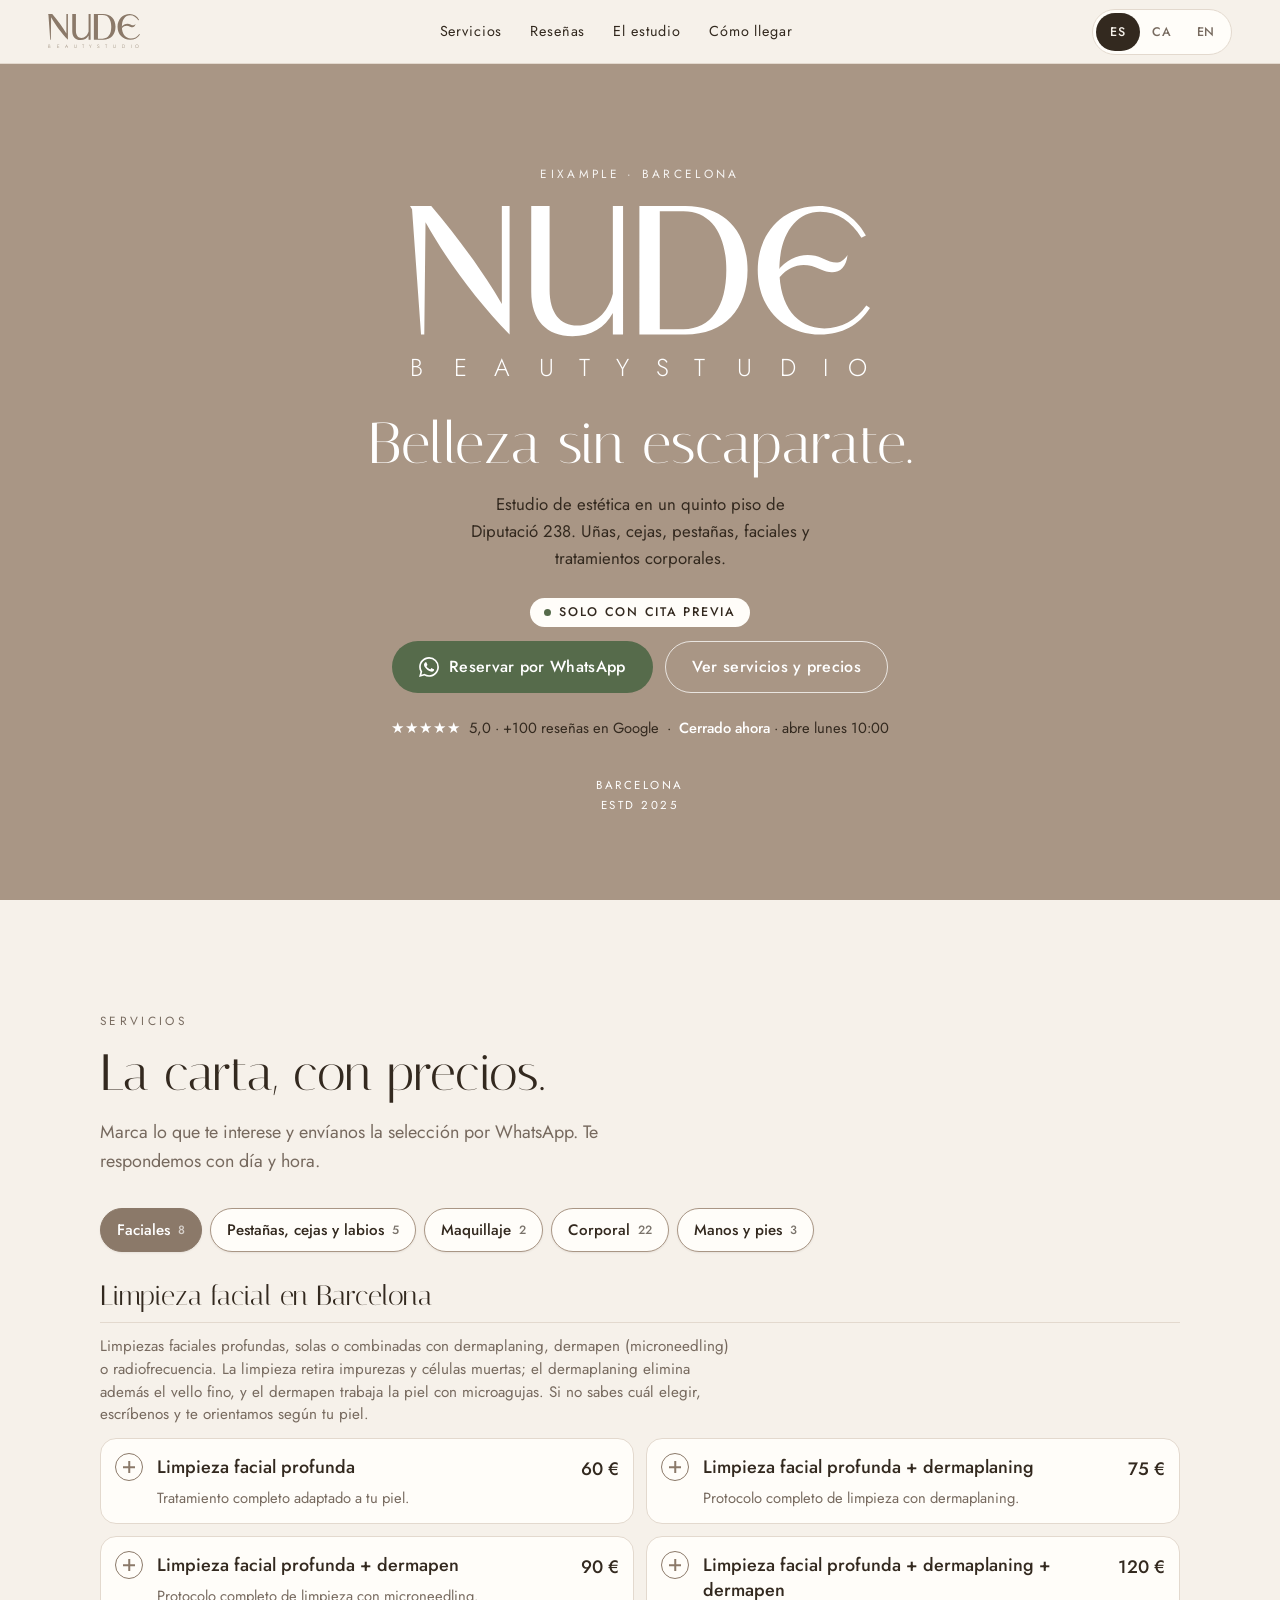
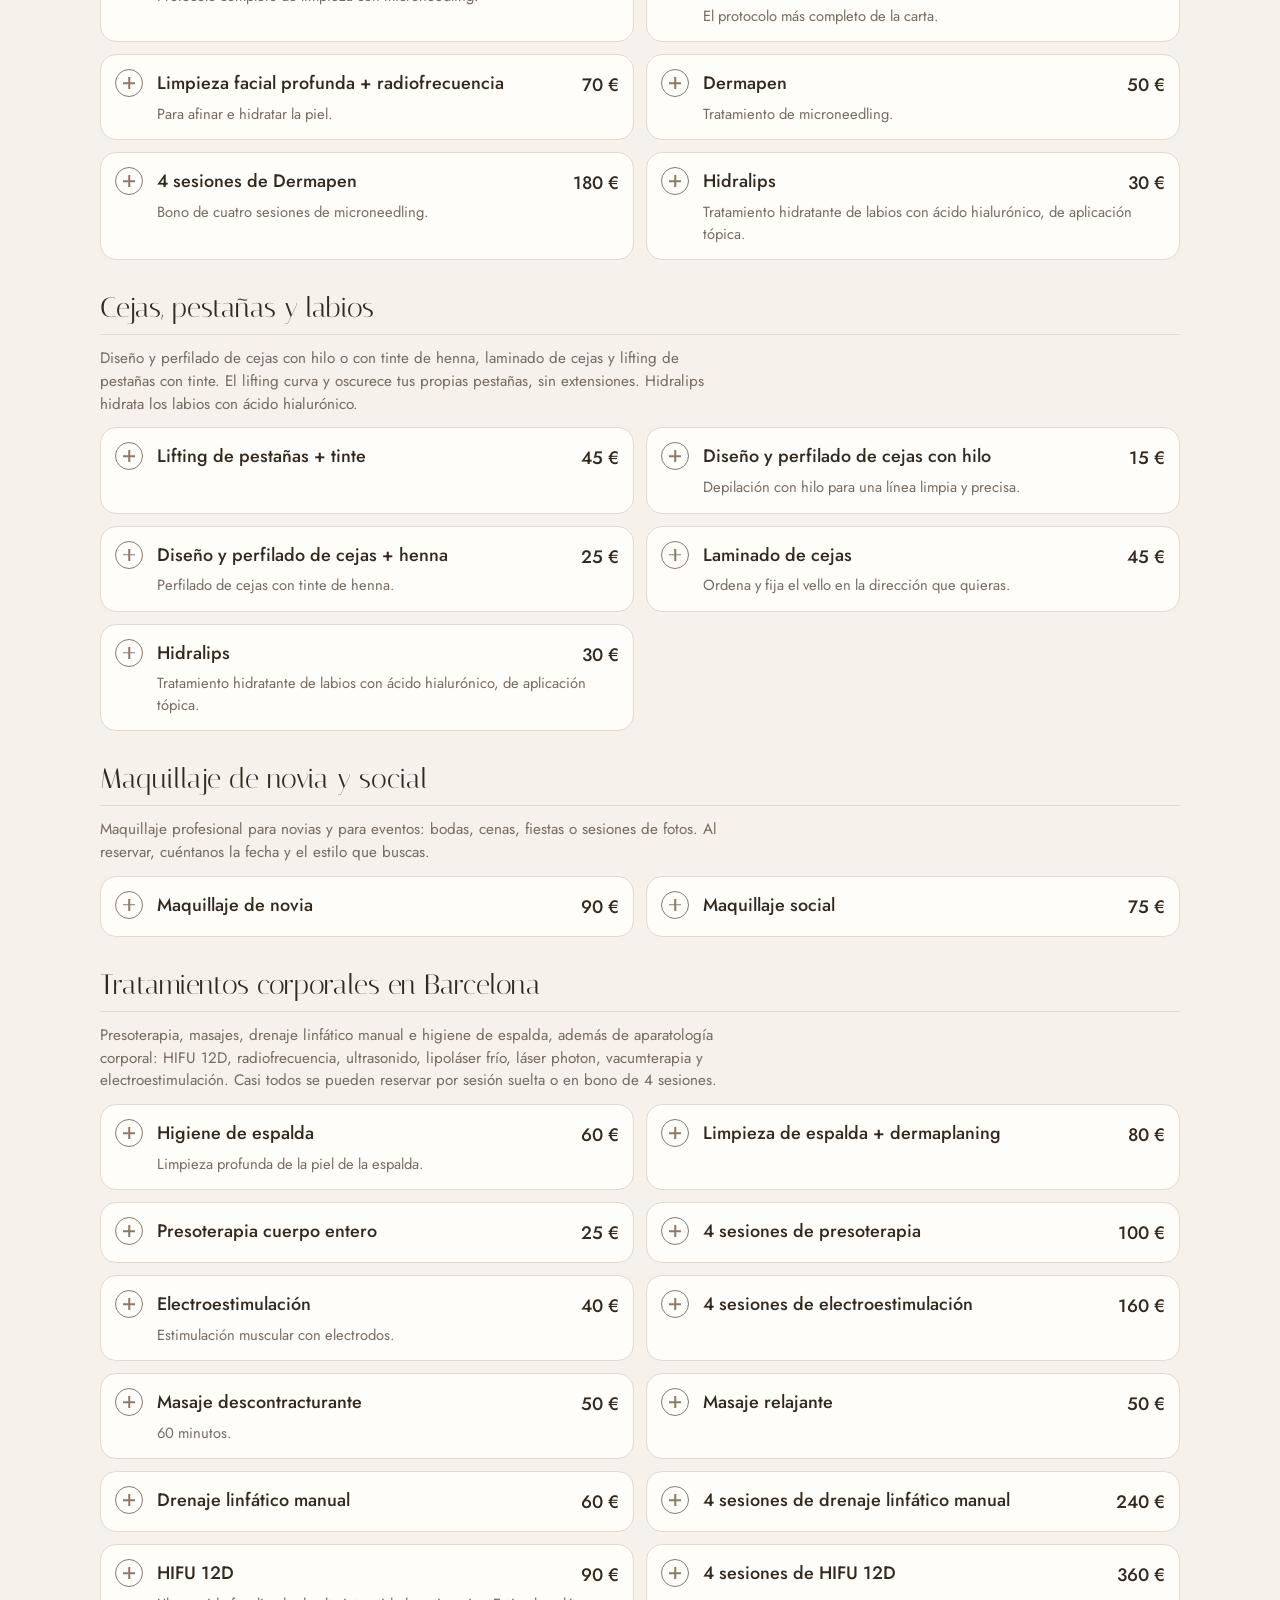
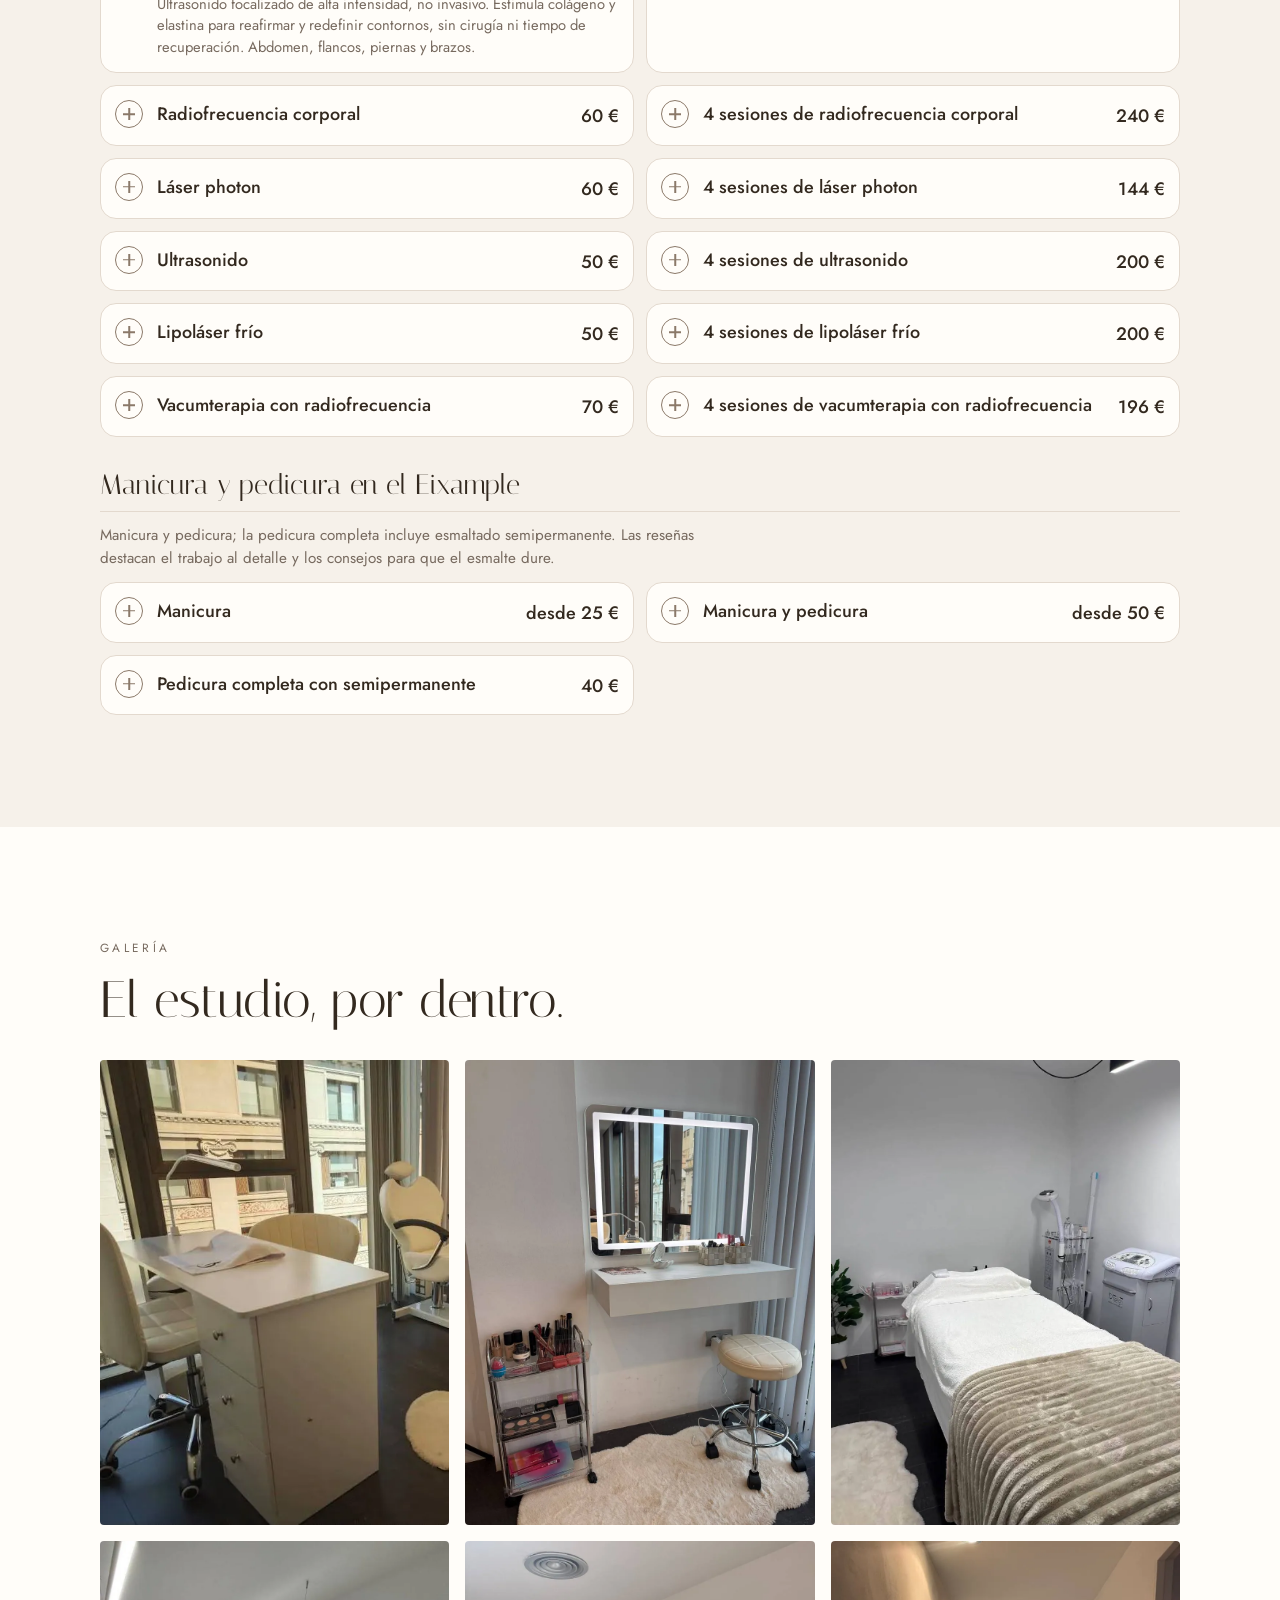
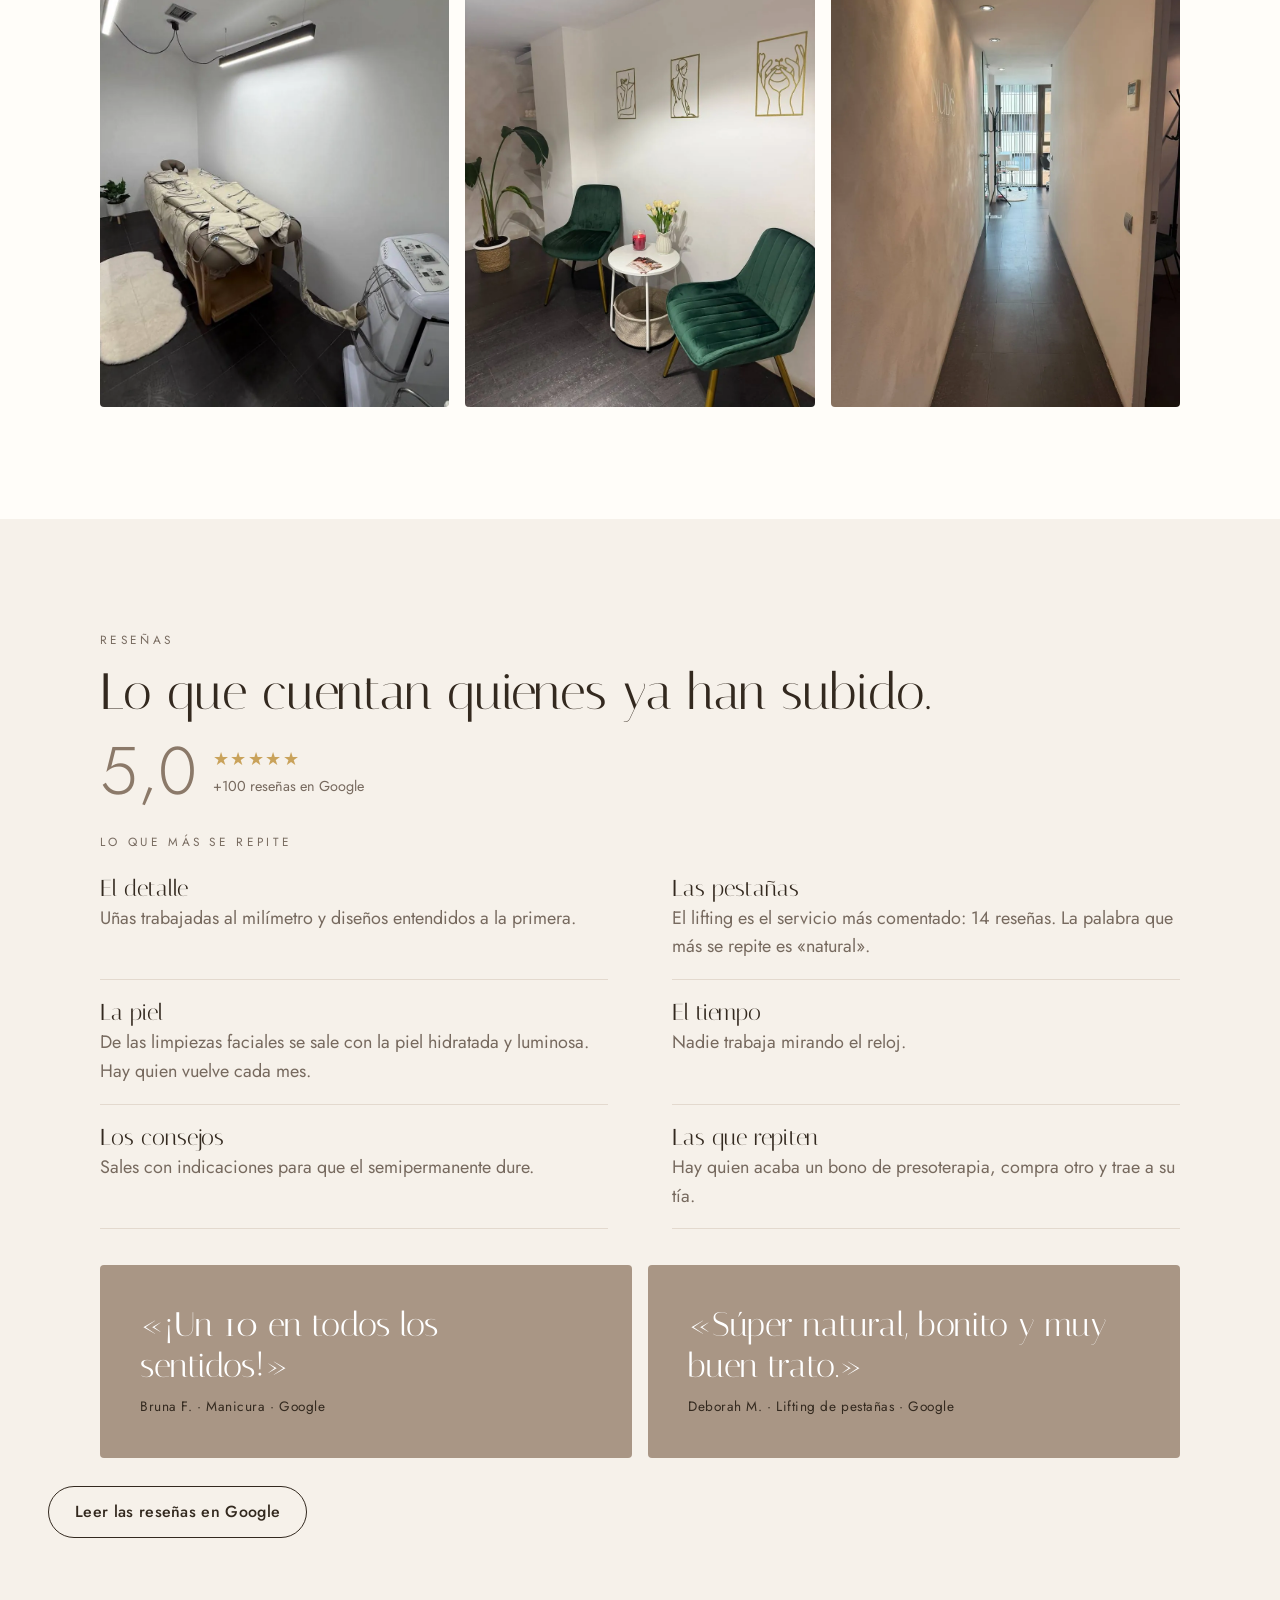
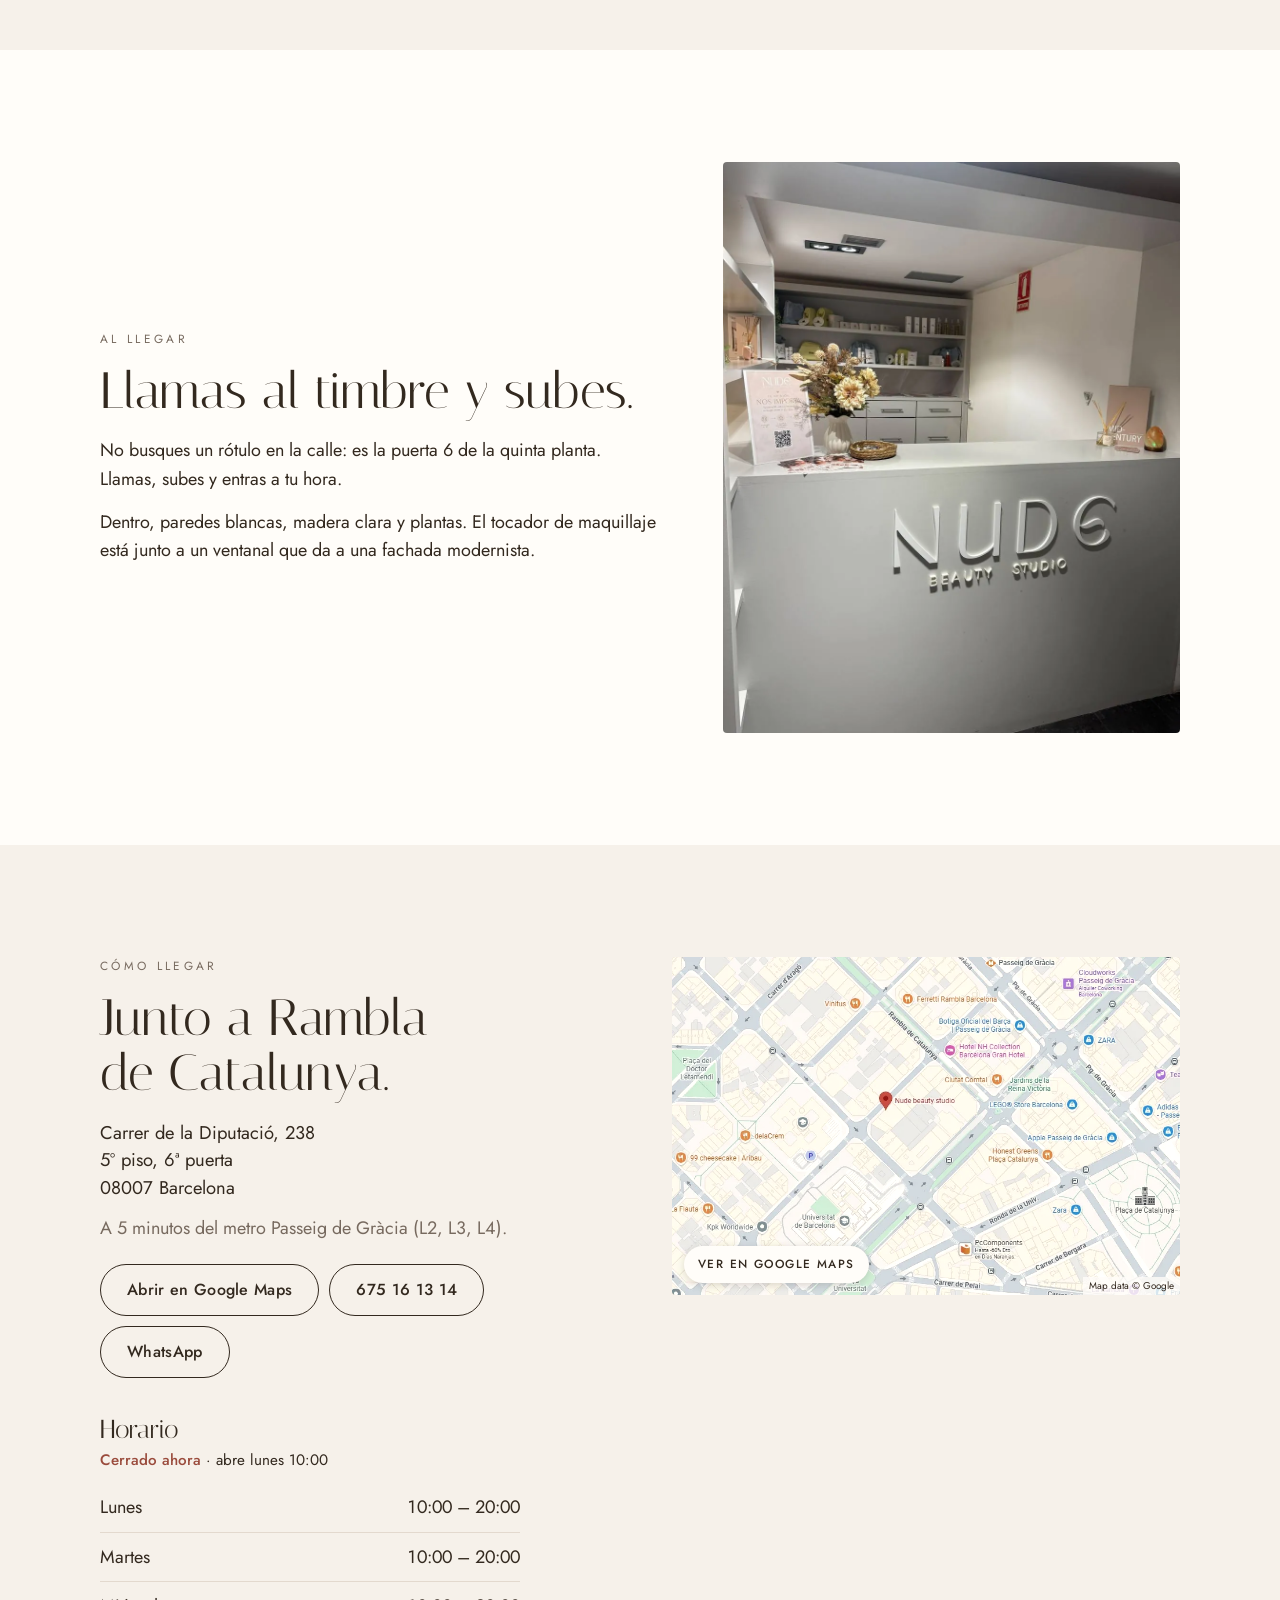
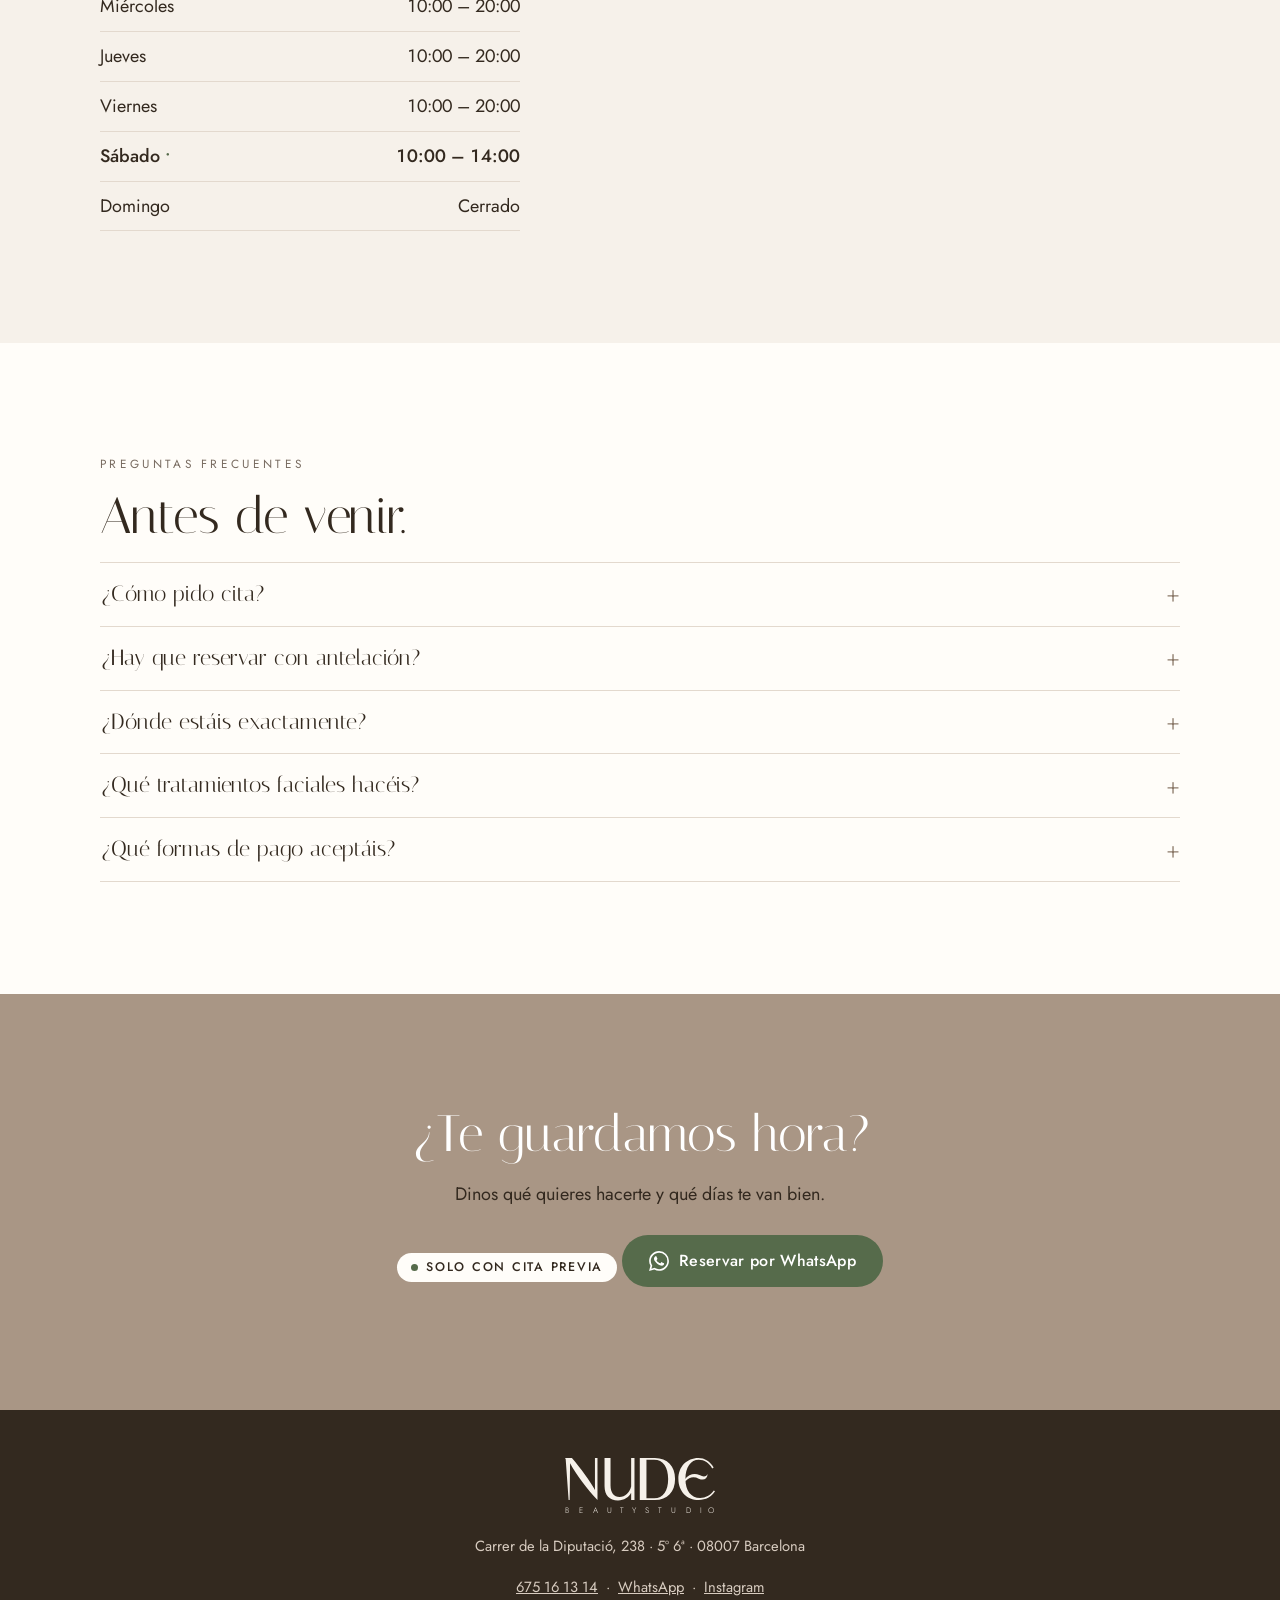
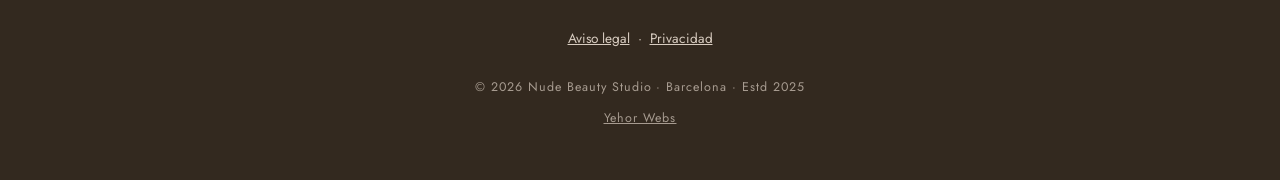
==== commit 8f8113e3: "Saturday 10-14, evergreen review count, Hidralips description, sameAs Co-Authored-By: Claude Opus 5." ====
--- a/index.html
+++ b/index.html
@@ -17,7 +17,7 @@
 <meta property="og:description" content="Centro de estética en el Eixample de Barcelona: manicura, cejas, lifting de pestañas, limpieza facial, tratamientos corporales y maquillaje. Solo con cita.">
 <meta property="og:url" content="https://nudebeautybcn.com/">
 <meta property="og:locale" content="es_ES">
-<script type="application/ld+json">{"@context":"https://schema.org","@type":"BeautySalon","@id":"https://nudebeautybcn.com/#salon","name":"Nude Beauty Studio","description":"Centro de estética en el Eixample de Barcelona: manicura, cejas, lifting de pestañas, limpieza facial, tratamientos corporales y maquillaje. Solo con cita.","url":"https://nudebeautybcn.com/","telephone":"+34675161314","priceRange":"€€","paymentAccepted":"Cash, Credit Card, Debit Card, Visa, Mastercard, NFC mobile payments","image":"https://nudebeautybcn.com/img/00-recepcion.webp","address":{"@type":"PostalAddress","streetAddress":"Carrer de la Diputació, 238, 5º 6ª","addressLocality":"Barcelona","addressRegion":"Barcelona","postalCode":"08007","addressCountry":"ES"},"geo":{"@type":"GeoCoordinates","latitude":41.3885,"longitude":2.16472},"hasMap":"https://maps.app.goo.gl/gT3hE2o65boG1eyQA","openingHoursSpecification":[{"@type":"OpeningHoursSpecification","dayOfWeek":["Monday","Tuesday","Wednesday","Thursday","Friday"],"opens":"10:00","closes":"20:00"},{"@type":"OpeningHoursSpecification","dayOfWeek":"Saturday","opens":"10:00","closes":"18:00"}],"sameAs":["https://maps.app.goo.gl/gT3hE2o65boG1eyQA","https://www.instagram.com/nude.beautybcn"],"hasOfferCatalog":{"@type":"OfferCatalog","name":"Servicios","itemListElement":[{"@type":"OfferCatalog","name":"Limpieza facial en Barcelona","itemListElement":[{"@type":"Offer","itemOffered":{"@type":"Service","name":"Limpieza facial profunda"},"priceCurrency":"EUR","price":60},{"@type":"Offer","itemOffered":{"@type":"Service","name":"Limpieza facial profunda + dermaplaning"},"priceCurrency":"EUR","price":75},{"@type":"Offer","itemOffered":{"@type":"Service","name":"Limpieza facial profunda + dermapen"},"priceCurrency":"EUR","price":90},{"@type":"Offer","itemOffered":{"@type":"Service","name":"Limpieza facial profunda + dermaplaning + dermapen"},"priceCurrency":"EUR","price":120},{"@type":"Offer","itemOffered":{"@type":"Service","name":"Limpieza facial profunda + radiofrecuencia"},"priceCurrency":"EUR","price":70},{"@type":"Offer","itemOffered":{"@type":"Service","name":"Dermapen"},"priceCurrency":"EUR","price":50},{"@type":"Offer","itemOffered":{"@type":"Service","name":"4 sesiones de Dermapen"},"priceCurrency":"EUR","price":180},{"@type":"Offer","itemOffered":{"@type":"Service","name":"Hidralips"},"priceCurrency":"EUR","price":30}]},{"@type":"OfferCatalog","name":"Cejas, pestañas y labios","itemListElement":[{"@type":"Offer","itemOffered":{"@type":"Service","name":"Lifting de pestañas + tinte"},"priceCurrency":"EUR","price":45},{"@type":"Offer","itemOffered":{"@type":"Service","name":"Diseño y perfilado de cejas con hilo"},"priceCurrency":"EUR","price":15},{"@type":"Offer","itemOffered":{"@type":"Service","name":"Diseño y perfilado de cejas + henna"},"priceCurrency":"EUR","price":25},{"@type":"Offer","itemOffered":{"@type":"Service","name":"Laminado de cejas"},"priceCurrency":"EUR","price":45},{"@type":"Offer","itemOffered":{"@type":"Service","name":"Hidralips"},"priceCurrency":"EUR","price":30}]},{"@type":"OfferCatalog","name":"Maquillaje de novia y social","itemListElement":[{"@type":"Offer","itemOffered":{"@type":"Service","name":"Maquillaje de novia"},"priceCurrency":"EUR","price":90},{"@type":"Offer","itemOffered":{"@type":"Service","name":"Maquillaje social"},"priceCurrency":"EUR","price":75}]},{"@type":"OfferCatalog","name":"Tratamientos corporales en Barcelona","itemListElement":[{"@type":"Offer","itemOffered":{"@type":"Service","name":"Higiene de espalda"},"priceCurrency":"EUR","price":60},{"@type":"Offer","itemOffered":{"@type":"Service","name":"Limpieza de espalda + dermaplaning"},"priceCurrency":"EUR","price":80},{"@type":"Offer","itemOffered":{"@type":"Service","name":"Presoterapia cuerpo entero"},"priceCurrency":"EUR","price":25},{"@type":"Offer","itemOffered":{"@type":"Service","name":"4 sesiones de presoterapia"},"priceCurrency":"EUR","price":100},{"@type":"Offer","itemOffered":{"@type":"Service","name":"Electroestimulación"},"priceCurrency":"EUR","price":40},{"@type":"Offer","itemOffered":{"@type":"Service","name":"4 sesiones de electroestimulación"},"priceCurrency":"EUR","price":160},{"@type":"Offer","itemOffered":{"@type":"Service","name":"Masaje descontracturante"},"priceCurrency":"EUR","price":50},{"@type":"Offer","itemOffered":{"@type":"Service","name":"Masaje relajante"},"priceCurrency":"EUR","price":50},{"@type":"Offer","itemOffered":{"@type":"Service","name":"Drenaje linfático manual"},"priceCurrency":"EUR","price":60},{"@type":"Offer","itemOffered":{"@type":"Service","name":"4 sesiones de drenaje linfático manual"},"priceCurrency":"EUR","price":240},{"@type":"Offer","itemOffered":{"@type":"Service","name":"HIFU 12D"},"priceCurrency":"EUR","price":90},{"@type":"Offer","itemOffered":{"@type":"Service","name":"4 sesiones de HIFU 12D"},"priceCurrency":"EUR","price":360},{"@type":"Offer","itemOffered":{"@type":"Service","name":"Radiofrecuencia corporal"},"priceCurrency":"EUR","price":60},{"@type":"Offer","itemOffered":{"@type":"Service","name":"4 sesiones de radiofrecuencia corporal"},"priceCurrency":"EUR","price":240},{"@type":"Offer","itemOffered":{"@type":"Service","name":"Láser photon"},"priceCurrency":"EUR","price":60},{"@type":"Offer","itemOffered":{"@type":"Service","name":"4 sesiones de láser photon"},"priceCurrency":"EUR","price":144},{"@type":"Offer","itemOffered":{"@type":"Service","name":"Ultrasonido"},"priceCurrency":"EUR","price":50},{"@type":"Offer","itemOffered":{"@type":"Service","name":"4 sesiones de ultrasonido"},"priceCurrency":"EUR","price":200},{"@type":"Offer","itemOffered":{"@type":"Service","name":"Lipoláser frío"},"priceCurrency":"EUR","price":50},{"@type":"Offer","itemOffered":{"@type":"Service","name":"4 sesiones de lipoláser frío"},"priceCurrency":"EUR","price":200},{"@type":"Offer","itemOffered":{"@type":"Service","name":"Vacumterapia con radiofrecuencia"},"priceCurrency":"EUR","price":70},{"@type":"Offer","itemOffered":{"@type":"Service","name":"4 sesiones de vacumterapia con radiofrecuencia"},"priceCurrency":"EUR","price":196}]},{"@type":"OfferCatalog","name":"Manicura y pedicura en el Eixample","itemListElement":[{"@type":"Offer","itemOffered":{"@type":"Service","name":"Manicura"},"priceCurrency":"EUR","priceSpecification":{"@type":"PriceSpecification","minPrice":25,"priceCurrency":"EUR"}},{"@type":"Offer","itemOffered":{"@type":"Service","name":"Manicura y pedicura"},"priceCurrency":"EUR","priceSpecification":{"@type":"PriceSpecification","minPrice":50,"priceCurrency":"EUR"}},{"@type":"Offer","itemOffered":{"@type":"Service","name":"Pedicura completa con semipermanente"},"priceCurrency":"EUR","price":40}]}]}}</script>
+<script type="application/ld+json">{"@context":"https://schema.org","@type":"BeautySalon","@id":"https://nudebeautybcn.com/#salon","name":"Nude Beauty Studio","description":"Centro de estética en el Eixample de Barcelona: manicura, cejas, lifting de pestañas, limpieza facial, tratamientos corporales y maquillaje. Solo con cita.","url":"https://nudebeautybcn.com/","telephone":"+34675161314","priceRange":"€€","paymentAccepted":"Cash, Credit Card, Debit Card, Visa, Mastercard, NFC mobile payments","image":"https://nudebeautybcn.com/img/00-recepcion.webp","address":{"@type":"PostalAddress","streetAddress":"Carrer de la Diputació, 238, 5º 6ª","addressLocality":"Barcelona","addressRegion":"Barcelona","postalCode":"08007","addressCountry":"ES"},"geo":{"@type":"GeoCoordinates","latitude":41.3885,"longitude":2.1647},"hasMap":"https://maps.app.goo.gl/gT3hE2o65boG1eyQA","openingHoursSpecification":[{"@type":"OpeningHoursSpecification","dayOfWeek":["Monday","Tuesday","Wednesday","Thursday","Friday"],"opens":"10:00","closes":"20:00"},{"@type":"OpeningHoursSpecification","dayOfWeek":"Saturday","opens":"10:00","closes":"14:00"}],"sameAs":["https://www.instagram.com/nude.beautybcn","https://maps.app.goo.gl/gT3hE2o65boG1eyQA","https://www.treatwell.es/establecimiento/nude-beauty-studio/"],"hasOfferCatalog":{"@type":"OfferCatalog","name":"Servicios","itemListElement":[{"@type":"OfferCatalog","name":"Limpieza facial en Barcelona","itemListElement":[{"@type":"Offer","itemOffered":{"@type":"Service","name":"Limpieza facial profunda"},"priceCurrency":"EUR","price":60},{"@type":"Offer","itemOffered":{"@type":"Service","name":"Limpieza facial profunda + dermaplaning"},"priceCurrency":"EUR","price":75},{"@type":"Offer","itemOffered":{"@type":"Service","name":"Limpieza facial profunda + dermapen"},"priceCurrency":"EUR","price":90},{"@type":"Offer","itemOffered":{"@type":"Service","name":"Limpieza facial profunda + dermaplaning + dermapen"},"priceCurrency":"EUR","price":120},{"@type":"Offer","itemOffered":{"@type":"Service","name":"Limpieza facial profunda + radiofrecuencia"},"priceCurrency":"EUR","price":70},{"@type":"Offer","itemOffered":{"@type":"Service","name":"Dermapen"},"priceCurrency":"EUR","price":50},{"@type":"Offer","itemOffered":{"@type":"Service","name":"4 sesiones de Dermapen"},"priceCurrency":"EUR","price":180},{"@type":"Offer","itemOffered":{"@type":"Service","name":"Hidralips"},"priceCurrency":"EUR","price":30}]},{"@type":"OfferCatalog","name":"Cejas, pestañas y labios","itemListElement":[{"@type":"Offer","itemOffered":{"@type":"Service","name":"Lifting de pestañas + tinte"},"priceCurrency":"EUR","price":45},{"@type":"Offer","itemOffered":{"@type":"Service","name":"Diseño y perfilado de cejas con hilo"},"priceCurrency":"EUR","price":15},{"@type":"Offer","itemOffered":{"@type":"Service","name":"Diseño y perfilado de cejas + henna"},"priceCurrency":"EUR","price":25},{"@type":"Offer","itemOffered":{"@type":"Service","name":"Laminado de cejas"},"priceCurrency":"EUR","price":45},{"@type":"Offer","itemOffered":{"@type":"Service","name":"Hidralips"},"priceCurrency":"EUR","price":30}]},{"@type":"OfferCatalog","name":"Maquillaje de novia y social","itemListElement":[{"@type":"Offer","itemOffered":{"@type":"Service","name":"Maquillaje de novia"},"priceCurrency":"EUR","price":90},{"@type":"Offer","itemOffered":{"@type":"Service","name":"Maquillaje social"},"priceCurrency":"EUR","price":75}]},{"@type":"OfferCatalog","name":"Tratamientos corporales en Barcelona","itemListElement":[{"@type":"Offer","itemOffered":{"@type":"Service","name":"Higiene de espalda"},"priceCurrency":"EUR","price":60},{"@type":"Offer","itemOffered":{"@type":"Service","name":"Limpieza de espalda + dermaplaning"},"priceCurrency":"EUR","price":80},{"@type":"Offer","itemOffered":{"@type":"Service","name":"Presoterapia cuerpo entero"},"priceCurrency":"EUR","price":25},{"@type":"Offer","itemOffered":{"@type":"Service","name":"4 sesiones de presoterapia"},"priceCurrency":"EUR","price":100},{"@type":"Offer","itemOffered":{"@type":"Service","name":"Electroestimulación"},"priceCurrency":"EUR","price":40},{"@type":"Offer","itemOffered":{"@type":"Service","name":"4 sesiones de electroestimulación"},"priceCurrency":"EUR","price":160},{"@type":"Offer","itemOffered":{"@type":"Service","name":"Masaje descontracturante"},"priceCurrency":"EUR","price":50},{"@type":"Offer","itemOffered":{"@type":"Service","name":"Masaje relajante"},"priceCurrency":"EUR","price":50},{"@type":"Offer","itemOffered":{"@type":"Service","name":"Drenaje linfático manual"},"priceCurrency":"EUR","price":60},{"@type":"Offer","itemOffered":{"@type":"Service","name":"4 sesiones de drenaje linfático manual"},"priceCurrency":"EUR","price":240},{"@type":"Offer","itemOffered":{"@type":"Service","name":"HIFU 12D"},"priceCurrency":"EUR","price":90},{"@type":"Offer","itemOffered":{"@type":"Service","name":"4 sesiones de HIFU 12D"},"priceCurrency":"EUR","price":360},{"@type":"Offer","itemOffered":{"@type":"Service","name":"Radiofrecuencia corporal"},"priceCurrency":"EUR","price":60},{"@type":"Offer","itemOffered":{"@type":"Service","name":"4 sesiones de radiofrecuencia corporal"},"priceCurrency":"EUR","price":240},{"@type":"Offer","itemOffered":{"@type":"Service","name":"Láser photon"},"priceCurrency":"EUR","price":60},{"@type":"Offer","itemOffered":{"@type":"Service","name":"4 sesiones de láser photon"},"priceCurrency":"EUR","price":144},{"@type":"Offer","itemOffered":{"@type":"Service","name":"Ultrasonido"},"priceCurrency":"EUR","price":50},{"@type":"Offer","itemOffered":{"@type":"Service","name":"4 sesiones de ultrasonido"},"priceCurrency":"EUR","price":200},{"@type":"Offer","itemOffered":{"@type":"Service","name":"Lipoláser frío"},"priceCurrency":"EUR","price":50},{"@type":"Offer","itemOffered":{"@type":"Service","name":"4 sesiones de lipoláser frío"},"priceCurrency":"EUR","price":200},{"@type":"Offer","itemOffered":{"@type":"Service","name":"Vacumterapia con radiofrecuencia"},"priceCurrency":"EUR","price":70},{"@type":"Offer","itemOffered":{"@type":"Service","name":"4 sesiones de vacumterapia con radiofrecuencia"},"priceCurrency":"EUR","price":196}]},{"@type":"OfferCatalog","name":"Manicura y pedicura en el Eixample","itemListElement":[{"@type":"Offer","itemOffered":{"@type":"Service","name":"Manicura"},"priceCurrency":"EUR","priceSpecification":{"@type":"PriceSpecification","minPrice":25,"priceCurrency":"EUR"}},{"@type":"Offer","itemOffered":{"@type":"Service","name":"Manicura y pedicura"},"priceCurrency":"EUR","priceSpecification":{"@type":"PriceSpecification","minPrice":50,"priceCurrency":"EUR"}},{"@type":"Offer","itemOffered":{"@type":"Service","name":"Pedicura completa con semipermanente"},"priceCurrency":"EUR","price":40}]}]}}</script>
 <script type="application/ld+json">{"@context":"https://schema.org","@type":"WebSite","name":"Nude Beauty Studio","alternateName":"Nude Beauty BCN","url":"https://nudebeautybcn.com/"}</script>
 <script type="application/ld+json">{"@context":"https://schema.org","@type":"FAQPage","mainEntity":[{"@type":"Question","name":"¿Cómo pido cita?","acceptedAnswer":{"@type":"Answer","text":"Por WhatsApp o por teléfono, en el 675 16 13 14. En la carta de servicios puedes marcar lo que te interesa y enviarnos la selección; te respondemos con día y hora."}},{"@type":"Question","name":"¿Hay que reservar con antelación?","acceptedAnswer":{"@type":"Answer","text":"Sí. Atendemos solo con cita previa, así que escríbenos antes de venir y te decimos la primera hora libre."}},{"@type":"Question","name":"¿Dónde estáis exactamente?","acceptedAnswer":{"@type":"Answer","text":"En Carrer de la Diputació 238, 5º piso, 6ª puerta, 08007 Barcelona (Eixample), junto a Rambla de Catalunya y a 5 minutos del metro Passeig de Gràcia (L2, L3, L4). No hay rótulo en la calle: llama al timbre y sube."}},{"@type":"Question","name":"¿Qué tratamientos faciales hacéis?","acceptedAnswer":{"@type":"Answer","text":"Limpieza facial profunda, sola o combinada con dermaplaning, dermapen (microneedling) o radiofrecuencia; dermapen en sesión suelta o en bono de 4 sesiones; e Hidralips para los labios. Los precios están en la carta."}},{"@type":"Question","name":"¿Qué formas de pago aceptáis?","acceptedAnswer":{"@type":"Answer","text":"Efectivo, tarjeta de débito y de crédito (Visa y Mastercard) y pago con el móvil sin contacto. No aceptamos cheques."}}]}</script>
 <meta name="theme-color" content="#A99685">
@@ -85,7 +85,7 @@
     </div>
     <p class="hero__meta">
       <span class="stars" aria-hidden="true">★★★★★</span>
-      <span>5,0 en Google · 106 reseñas</span>
+      <span>5,0 · +100 reseñas en Google</span>
       <span class="dot" aria-hidden="true">·</span>
       <span class="js-open"></span>
     </p>
@@ -148,7 +148,7 @@
             <span class="item__mark" aria-hidden="true"></span>
             <span class="item__name">Hidralips</span>
             <span class="item__price">30 €</span>
-            <span class="item__desc">Hidratación de labios con ácido hialurónico.</span>
+            <span class="item__desc">Tratamiento hidratante de labios con ácido hialurónico, de aplicación tópica.</span>
           </button></li>
         </ul>
       </div>
@@ -183,7 +183,7 @@
             <span class="item__mark" aria-hidden="true"></span>
             <span class="item__name">Hidralips</span>
             <span class="item__price">30 €</span>
-            <span class="item__desc">Hidratación de labios con ácido hialurónico.</span>
+            <span class="item__desc">Tratamiento hidratante de labios con ácido hialurónico, de aplicación tópica.</span>
           </button></li>
         </ul>
       </div>
@@ -365,7 +365,7 @@
     <h2>Lo que cuentan quienes ya han subido.</h2>
     <div class="score">
       <span class="score__n">5,0</span>
-      <span class="score__s"><span class="stars" aria-hidden="true">★★★★★</span><span>106 reseñas en Google Maps, todas de cinco estrellas · octubre de 2026</span></span>
+      <span class="score__s"><span class="stars" aria-hidden="true">★★★★★</span><span>+100 reseñas en Google</span></span>
     </div>
     <h3 class="reviews__sub">Lo que más se repite</h3>
     <ul class="themes">
@@ -422,7 +422,7 @@
         <tr data-day="3"><td>Miércoles</td><td>10:00 – 20:00</td></tr>
         <tr data-day="4"><td>Jueves</td><td>10:00 – 20:00</td></tr>
         <tr data-day="5"><td>Viernes</td><td>10:00 – 20:00</td></tr>
-        <tr data-day="6"><td>Sábado</td><td>10:00 – 18:00</td></tr>
+        <tr data-day="6"><td>Sábado</td><td>10:00 – 14:00</td></tr>
         <tr data-day="0"><td>Domingo</td><td>Cerrado</td></tr>
       </table>
     </div>
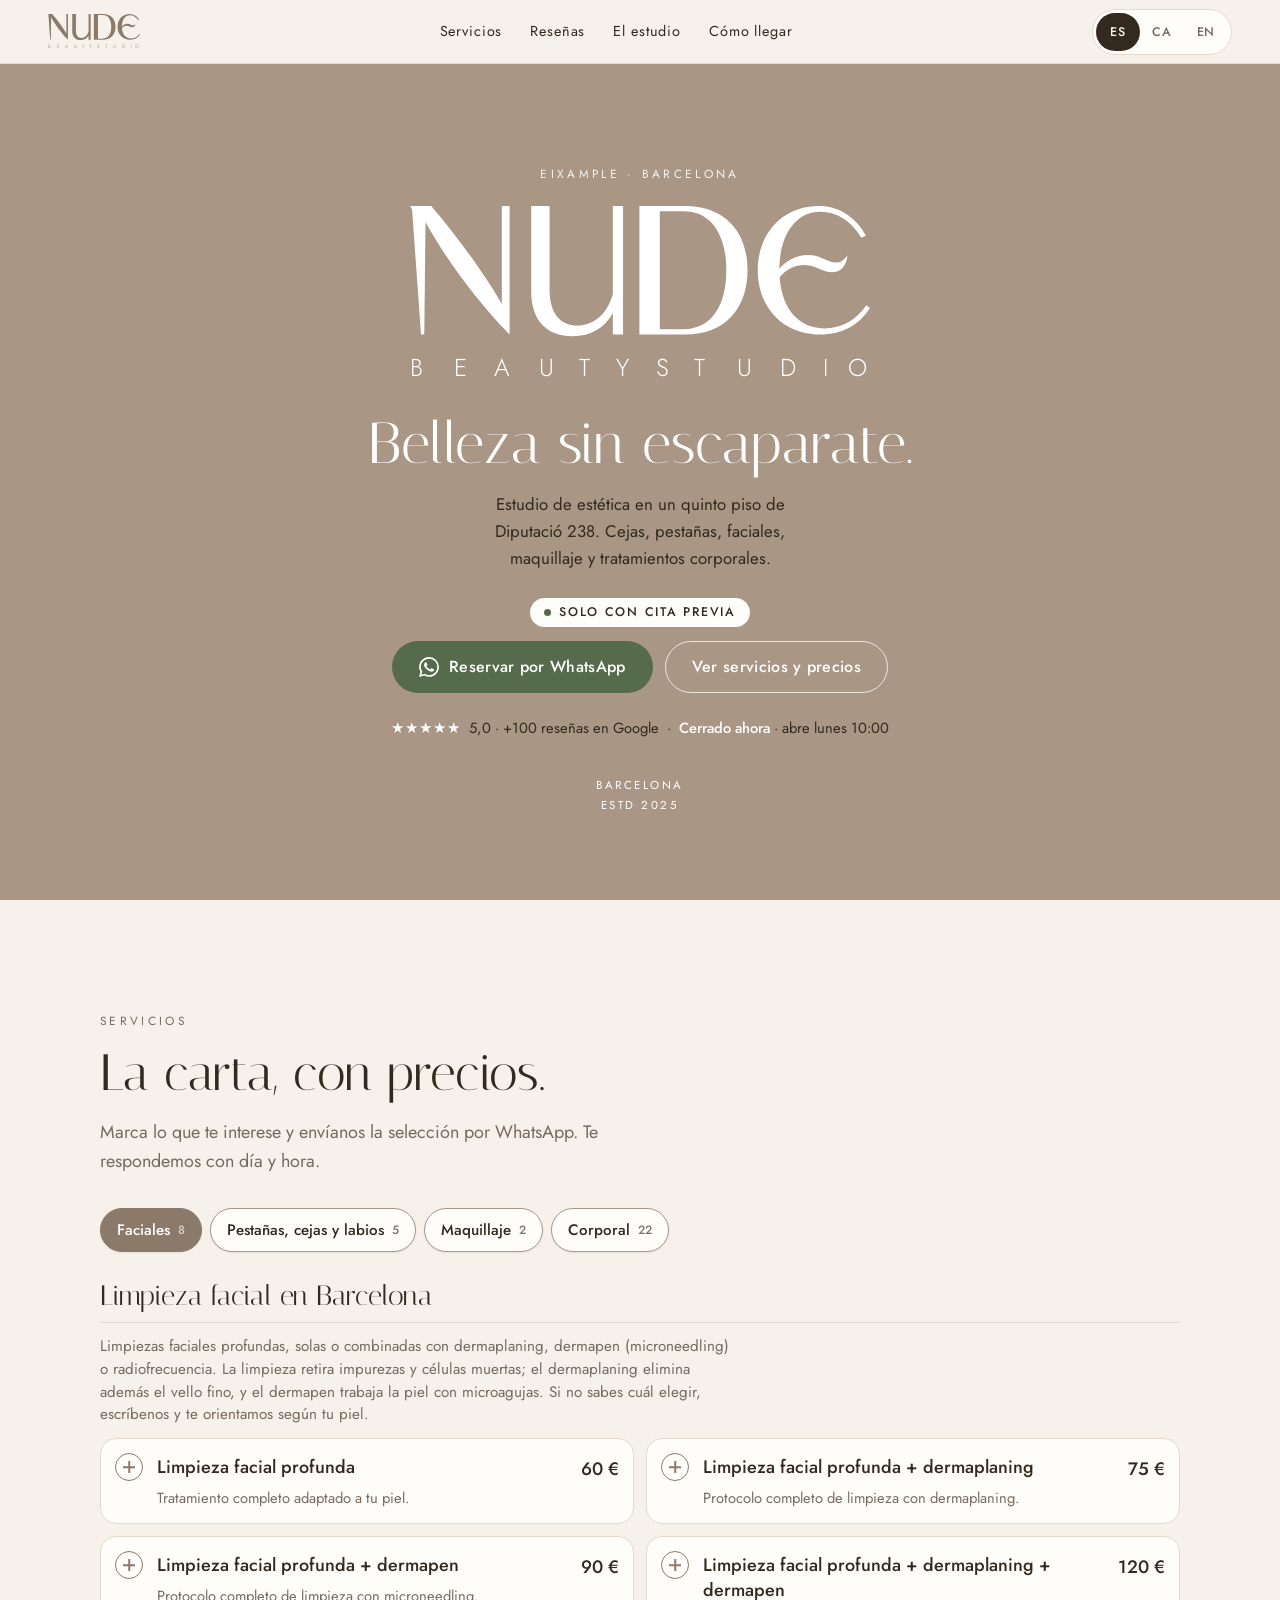
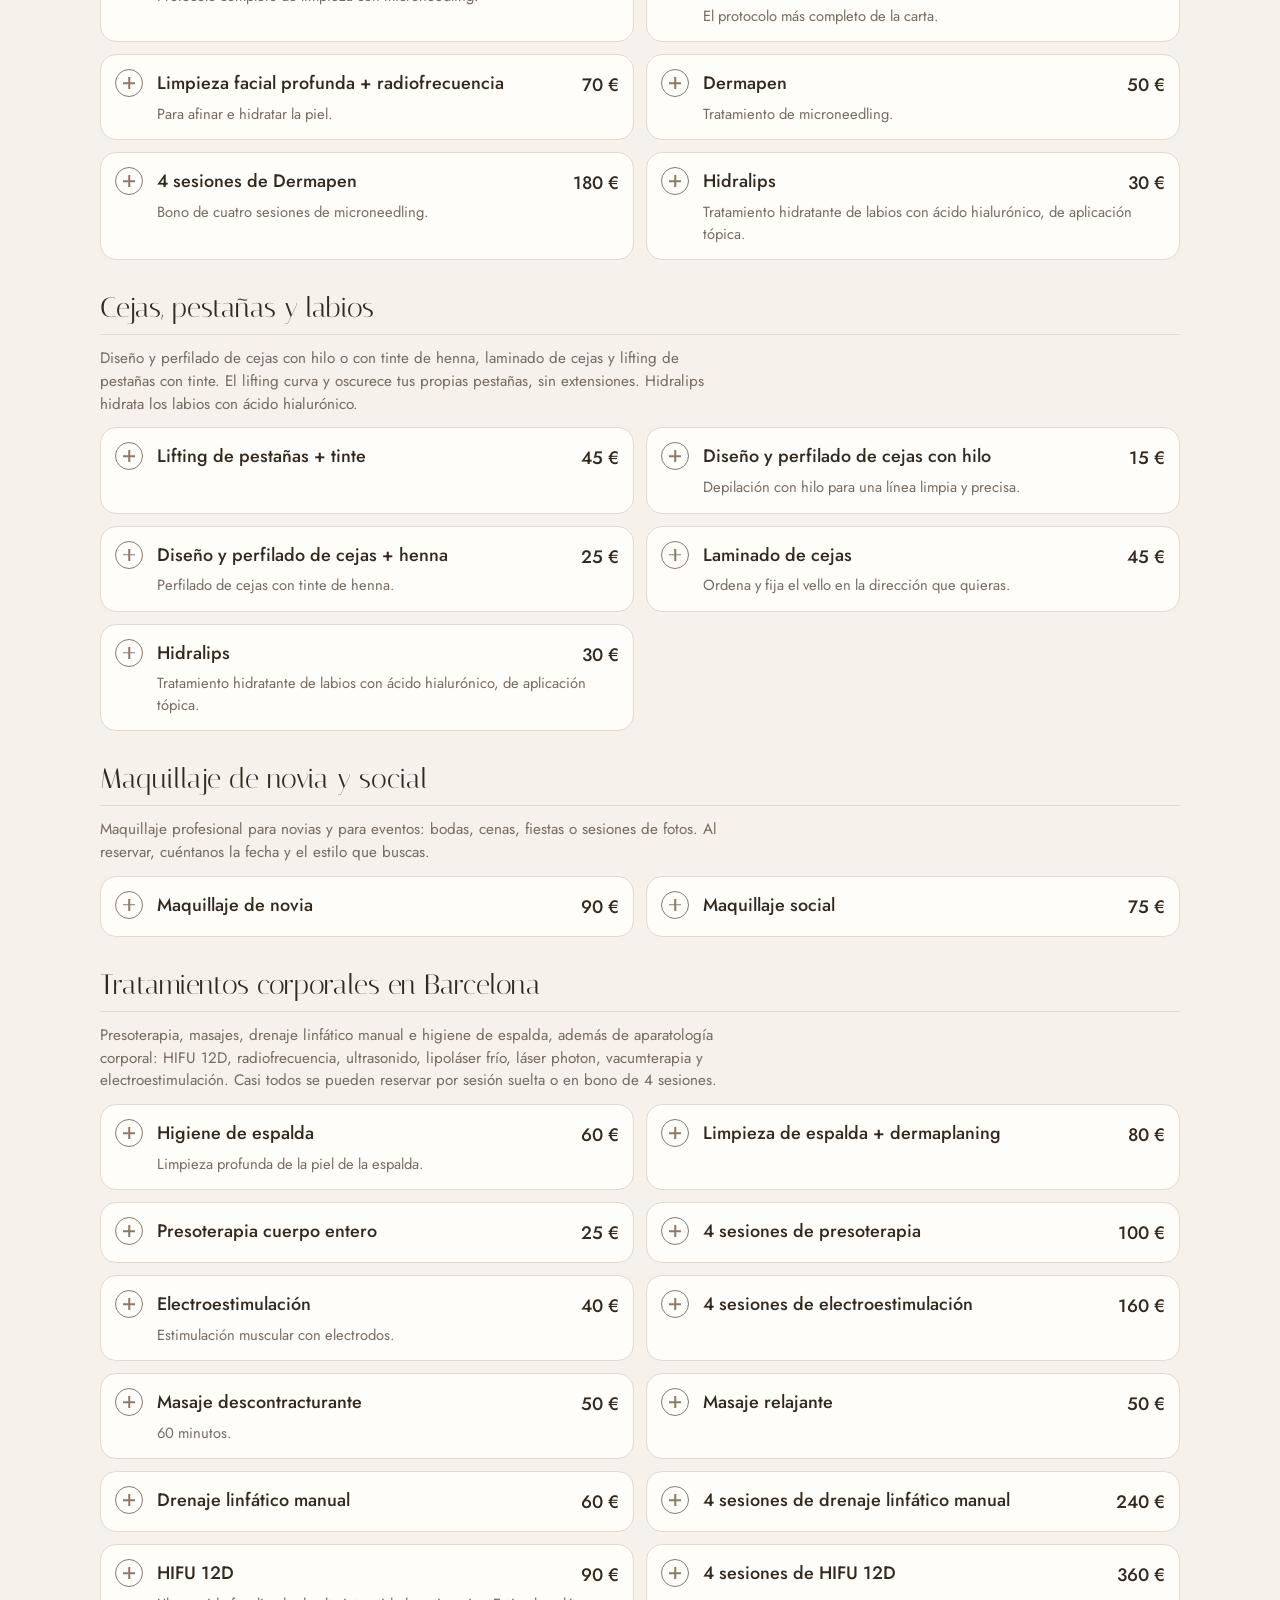
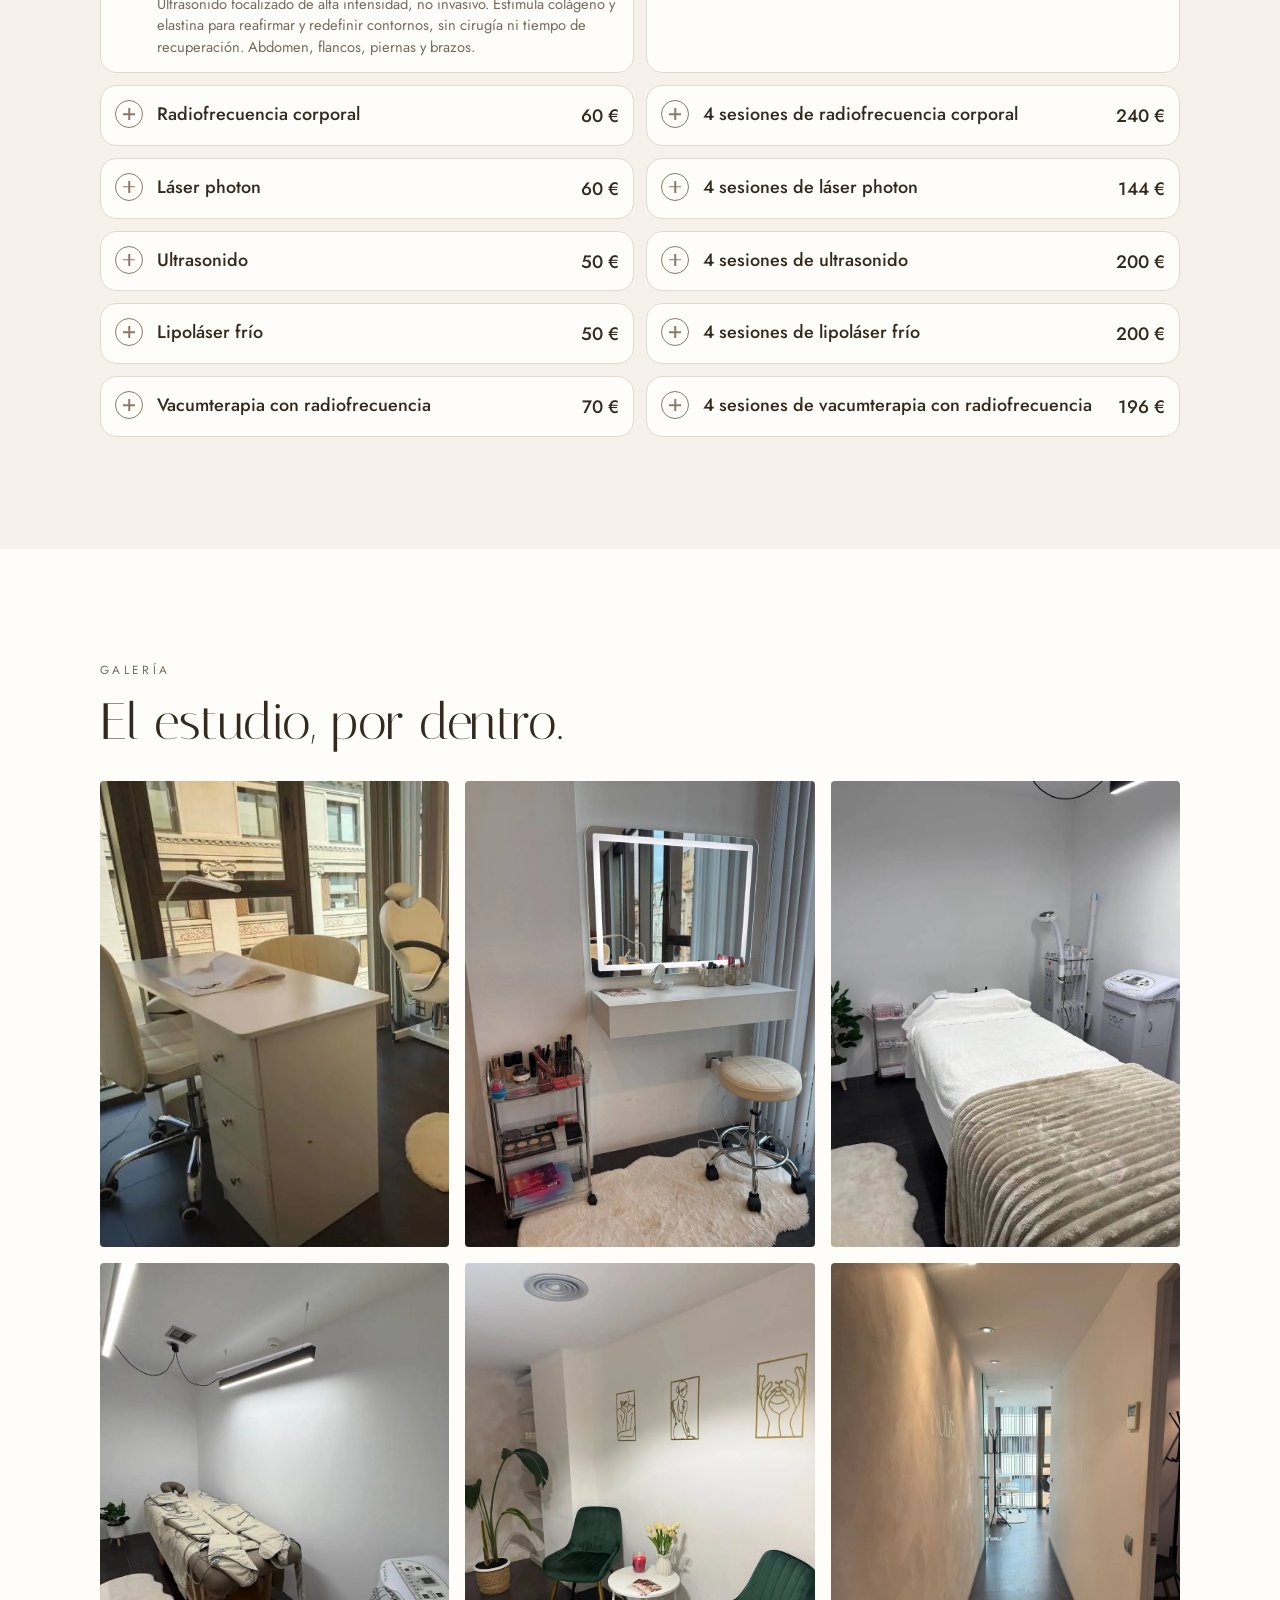
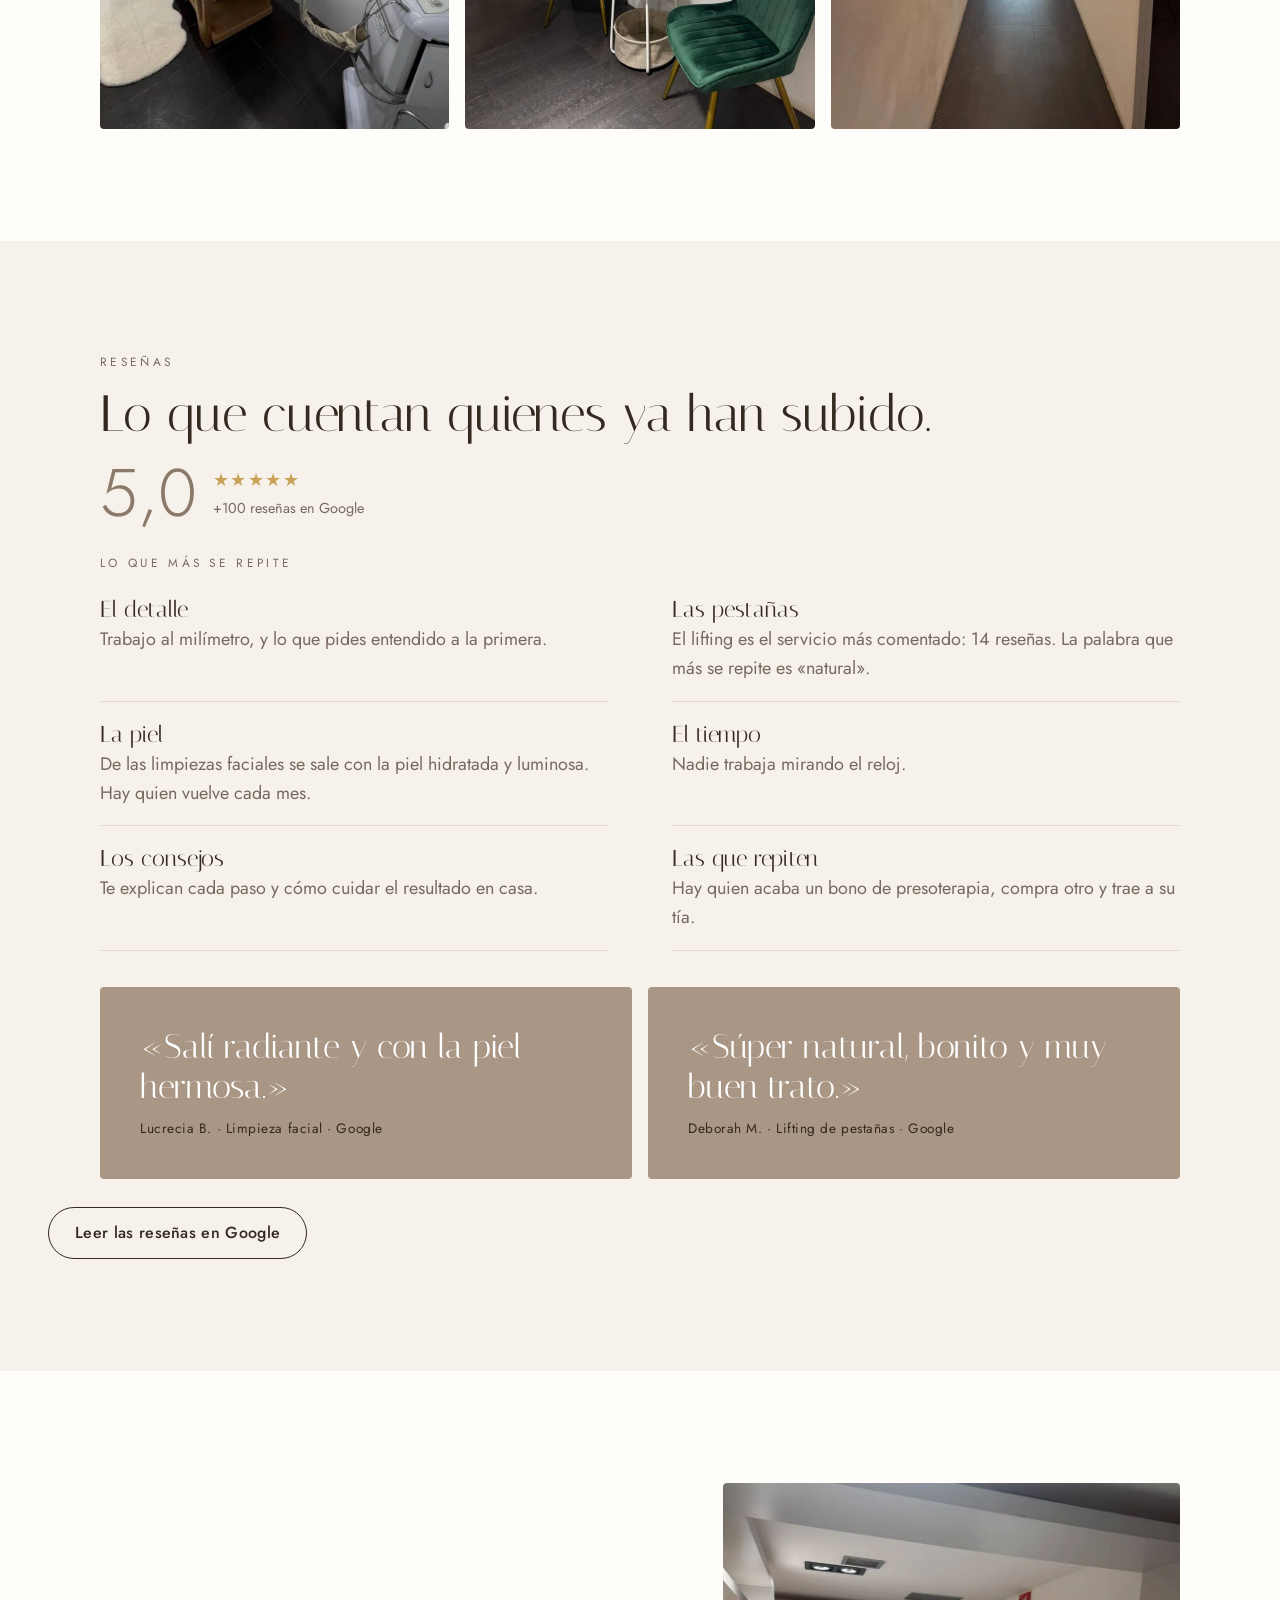
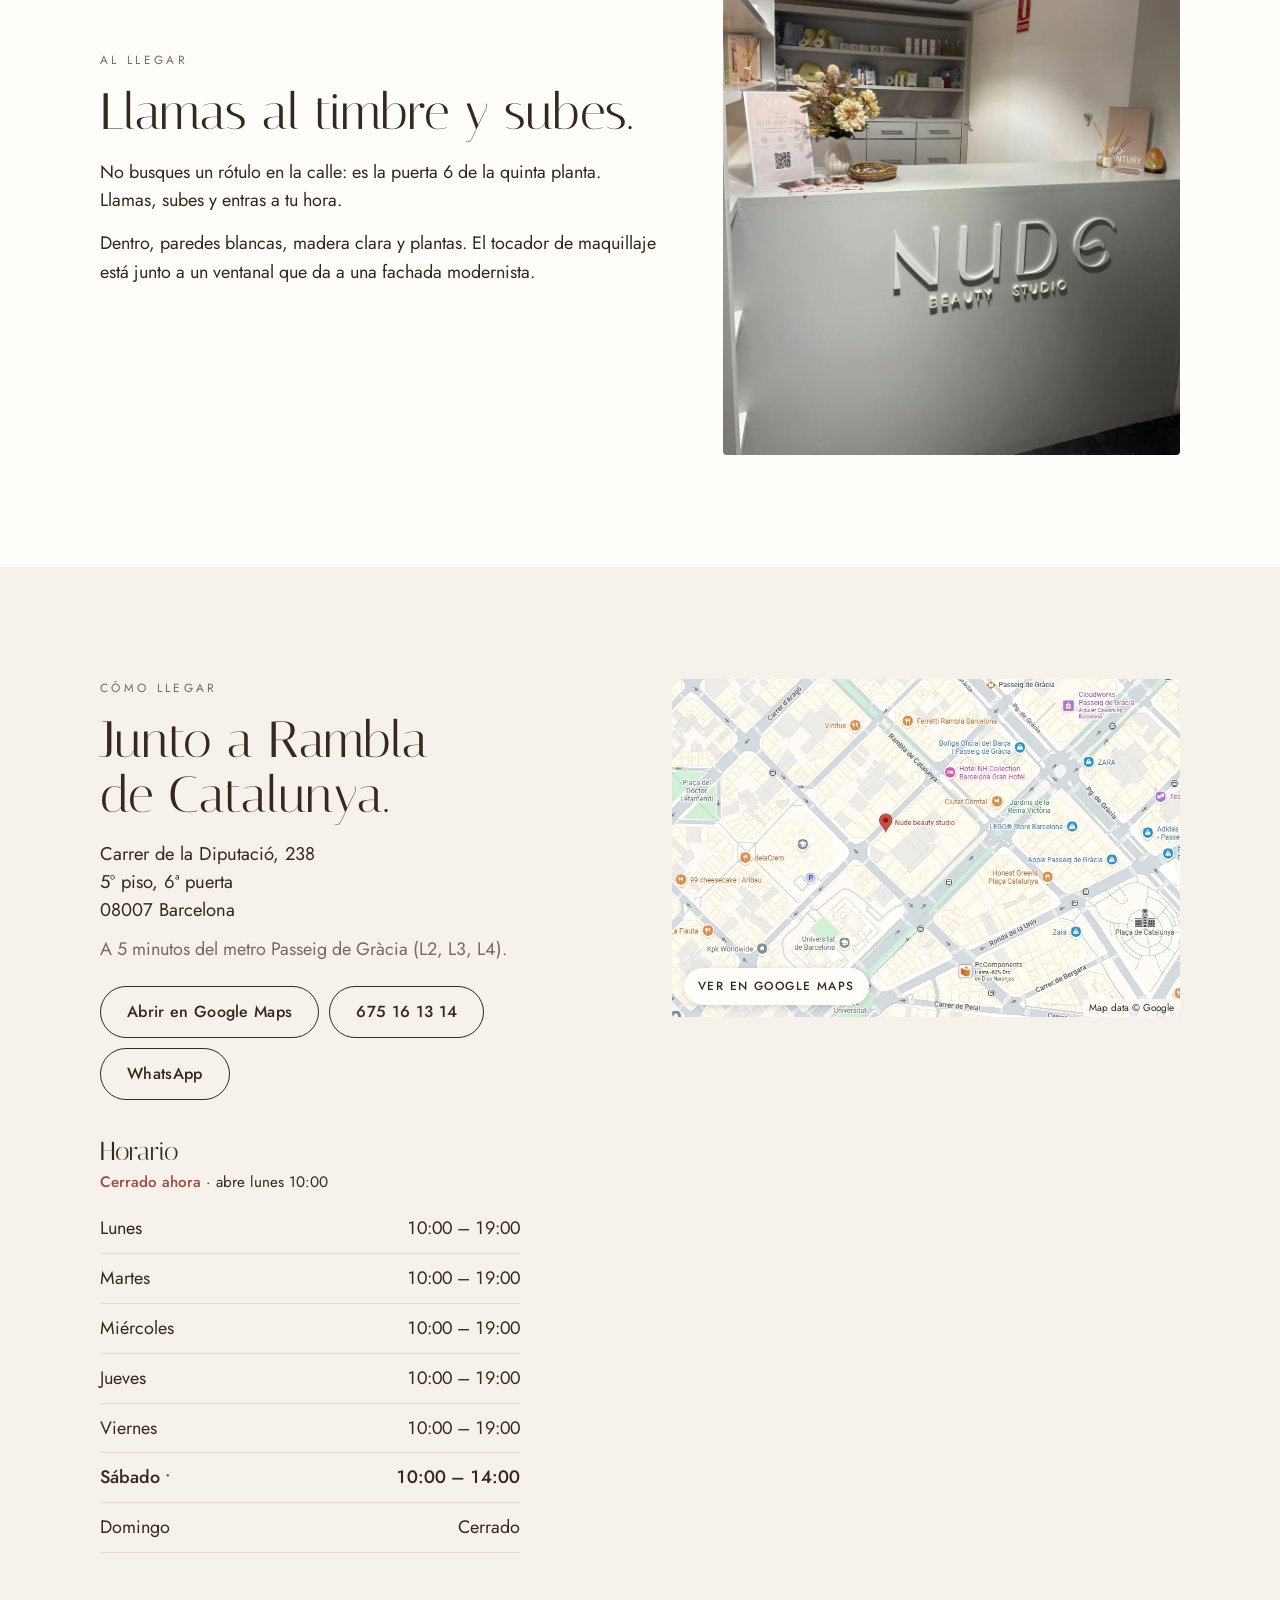
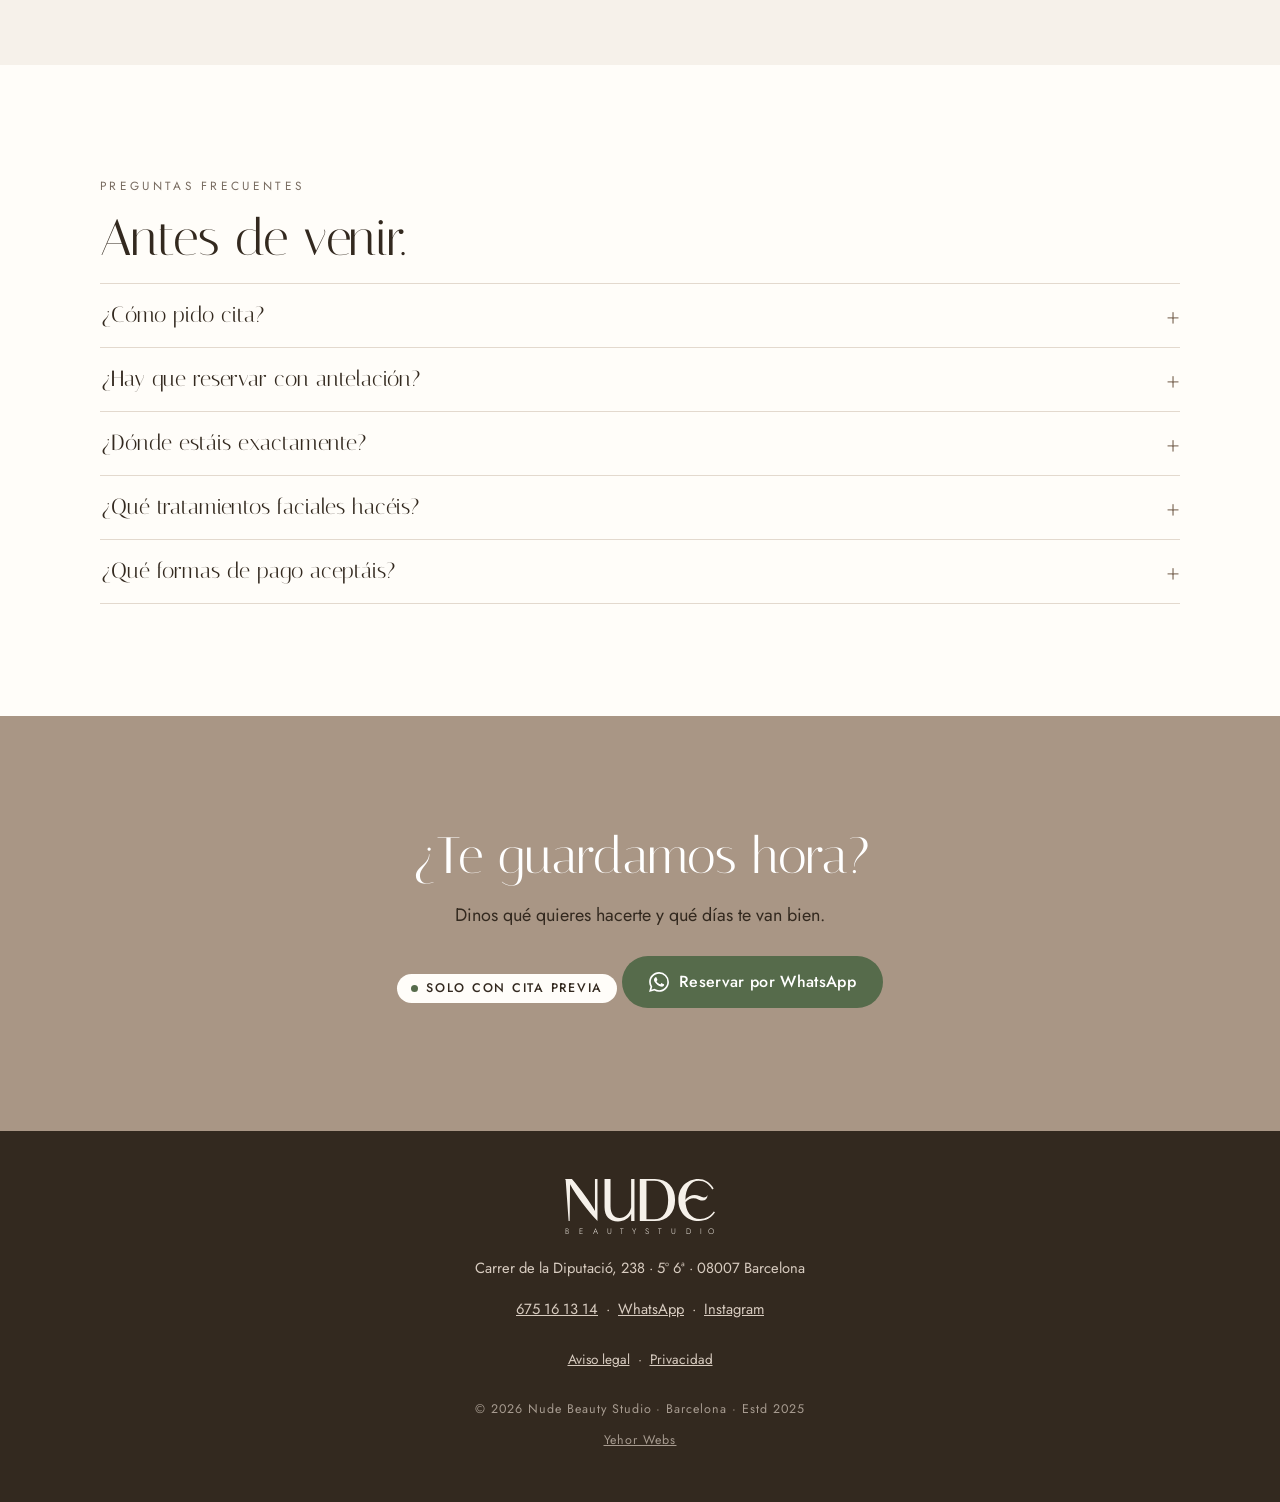
==== commit 84f79f57: "Weekday hours 10-19, remove manicure and pedicure services Co-Authored-By: Claude Opus 5.5 <noreply@" ====
--- a/index.html
+++ b/index.html
@@ -5,7 +5,7 @@
 <meta charset="utf-8">
 <meta name="viewport" content="width=device-width, initial-scale=1, viewport-fit=cover">
 <title>Nude Beauty Studio · Centro de estética en el Eixample, Barcelona</title>
-<meta name="description" content="Centro de estética en el Eixample de Barcelona: manicura, cejas, lifting de pestañas, limpieza facial, tratamientos corporales y maquillaje. Solo con cita.">
+<meta name="description" content="Centro de estética en el Eixample de Barcelona: limpieza facial, cejas, lifting de pestañas, tratamientos corporales y maquillaje de novia. Solo con cita.">
 <link rel="canonical" href="https://nudebeautybcn.com/">
 <link rel="alternate" hreflang="es" href="https://nudebeautybcn.com/">
 <link rel="alternate" hreflang="ca" href="https://nudebeautybcn.com/ca/">
@@ -14,10 +14,10 @@
 <meta property="og:type" content="website">
 <meta property="og:site_name" content="Nude Beauty Studio">
 <meta property="og:title" content="Nude Beauty Studio · Centro de estética en el Eixample, Barcelona">
-<meta property="og:description" content="Centro de estética en el Eixample de Barcelona: manicura, cejas, lifting de pestañas, limpieza facial, tratamientos corporales y maquillaje. Solo con cita.">
+<meta property="og:description" content="Centro de estética en el Eixample de Barcelona: limpieza facial, cejas, lifting de pestañas, tratamientos corporales y maquillaje de novia. Solo con cita.">
 <meta property="og:url" content="https://nudebeautybcn.com/">
 <meta property="og:locale" content="es_ES">
-<script type="application/ld+json">{"@context":"https://schema.org","@type":"BeautySalon","@id":"https://nudebeautybcn.com/#salon","name":"Nude Beauty Studio","description":"Centro de estética en el Eixample de Barcelona: manicura, cejas, lifting de pestañas, limpieza facial, tratamientos corporales y maquillaje. Solo con cita.","url":"https://nudebeautybcn.com/","telephone":"+34675161314","priceRange":"€€","paymentAccepted":"Cash, Credit Card, Debit Card, Visa, Mastercard, NFC mobile payments","image":"https://nudebeautybcn.com/img/00-recepcion.webp","address":{"@type":"PostalAddress","streetAddress":"Carrer de la Diputació, 238, 5º 6ª","addressLocality":"Barcelona","addressRegion":"Barcelona","postalCode":"08007","addressCountry":"ES"},"geo":{"@type":"GeoCoordinates","latitude":41.3885,"longitude":2.1647},"hasMap":"https://maps.app.goo.gl/gT3hE2o65boG1eyQA","openingHoursSpecification":[{"@type":"OpeningHoursSpecification","dayOfWeek":["Monday","Tuesday","Wednesday","Thursday","Friday"],"opens":"10:00","closes":"20:00"},{"@type":"OpeningHoursSpecification","dayOfWeek":"Saturday","opens":"10:00","closes":"14:00"}],"sameAs":["https://www.instagram.com/nude.beautybcn","https://maps.app.goo.gl/gT3hE2o65boG1eyQA","https://www.treatwell.es/establecimiento/nude-beauty-studio/"],"hasOfferCatalog":{"@type":"OfferCatalog","name":"Servicios","itemListElement":[{"@type":"OfferCatalog","name":"Limpieza facial en Barcelona","itemListElement":[{"@type":"Offer","itemOffered":{"@type":"Service","name":"Limpieza facial profunda"},"priceCurrency":"EUR","price":60},{"@type":"Offer","itemOffered":{"@type":"Service","name":"Limpieza facial profunda + dermaplaning"},"priceCurrency":"EUR","price":75},{"@type":"Offer","itemOffered":{"@type":"Service","name":"Limpieza facial profunda + dermapen"},"priceCurrency":"EUR","price":90},{"@type":"Offer","itemOffered":{"@type":"Service","name":"Limpieza facial profunda + dermaplaning + dermapen"},"priceCurrency":"EUR","price":120},{"@type":"Offer","itemOffered":{"@type":"Service","name":"Limpieza facial profunda + radiofrecuencia"},"priceCurrency":"EUR","price":70},{"@type":"Offer","itemOffered":{"@type":"Service","name":"Dermapen"},"priceCurrency":"EUR","price":50},{"@type":"Offer","itemOffered":{"@type":"Service","name":"4 sesiones de Dermapen"},"priceCurrency":"EUR","price":180},{"@type":"Offer","itemOffered":{"@type":"Service","name":"Hidralips"},"priceCurrency":"EUR","price":30}]},{"@type":"OfferCatalog","name":"Cejas, pestañas y labios","itemListElement":[{"@type":"Offer","itemOffered":{"@type":"Service","name":"Lifting de pestañas + tinte"},"priceCurrency":"EUR","price":45},{"@type":"Offer","itemOffered":{"@type":"Service","name":"Diseño y perfilado de cejas con hilo"},"priceCurrency":"EUR","price":15},{"@type":"Offer","itemOffered":{"@type":"Service","name":"Diseño y perfilado de cejas + henna"},"priceCurrency":"EUR","price":25},{"@type":"Offer","itemOffered":{"@type":"Service","name":"Laminado de cejas"},"priceCurrency":"EUR","price":45},{"@type":"Offer","itemOffered":{"@type":"Service","name":"Hidralips"},"priceCurrency":"EUR","price":30}]},{"@type":"OfferCatalog","name":"Maquillaje de novia y social","itemListElement":[{"@type":"Offer","itemOffered":{"@type":"Service","name":"Maquillaje de novia"},"priceCurrency":"EUR","price":90},{"@type":"Offer","itemOffered":{"@type":"Service","name":"Maquillaje social"},"priceCurrency":"EUR","price":75}]},{"@type":"OfferCatalog","name":"Tratamientos corporales en Barcelona","itemListElement":[{"@type":"Offer","itemOffered":{"@type":"Service","name":"Higiene de espalda"},"priceCurrency":"EUR","price":60},{"@type":"Offer","itemOffered":{"@type":"Service","name":"Limpieza de espalda + dermaplaning"},"priceCurrency":"EUR","price":80},{"@type":"Offer","itemOffered":{"@type":"Service","name":"Presoterapia cuerpo entero"},"priceCurrency":"EUR","price":25},{"@type":"Offer","itemOffered":{"@type":"Service","name":"4 sesiones de presoterapia"},"priceCurrency":"EUR","price":100},{"@type":"Offer","itemOffered":{"@type":"Service","name":"Electroestimulación"},"priceCurrency":"EUR","price":40},{"@type":"Offer","itemOffered":{"@type":"Service","name":"4 sesiones de electroestimulación"},"priceCurrency":"EUR","price":160},{"@type":"Offer","itemOffered":{"@type":"Service","name":"Masaje descontracturante"},"priceCurrency":"EUR","price":50},{"@type":"Offer","itemOffered":{"@type":"Service","name":"Masaje relajante"},"priceCurrency":"EUR","price":50},{"@type":"Offer","itemOffered":{"@type":"Service","name":"Drenaje linfático manual"},"priceCurrency":"EUR","price":60},{"@type":"Offer","itemOffered":{"@type":"Service","name":"4 sesiones de drenaje linfático manual"},"priceCurrency":"EUR","price":240},{"@type":"Offer","itemOffered":{"@type":"Service","name":"HIFU 12D"},"priceCurrency":"EUR","price":90},{"@type":"Offer","itemOffered":{"@type":"Service","name":"4 sesiones de HIFU 12D"},"priceCurrency":"EUR","price":360},{"@type":"Offer","itemOffered":{"@type":"Service","name":"Radiofrecuencia corporal"},"priceCurrency":"EUR","price":60},{"@type":"Offer","itemOffered":{"@type":"Service","name":"4 sesiones de radiofrecuencia corporal"},"priceCurrency":"EUR","price":240},{"@type":"Offer","itemOffered":{"@type":"Service","name":"Láser photon"},"priceCurrency":"EUR","price":60},{"@type":"Offer","itemOffered":{"@type":"Service","name":"4 sesiones de láser photon"},"priceCurrency":"EUR","price":144},{"@type":"Offer","itemOffered":{"@type":"Service","name":"Ultrasonido"},"priceCurrency":"EUR","price":50},{"@type":"Offer","itemOffered":{"@type":"Service","name":"4 sesiones de ultrasonido"},"priceCurrency":"EUR","price":200},{"@type":"Offer","itemOffered":{"@type":"Service","name":"Lipoláser frío"},"priceCurrency":"EUR","price":50},{"@type":"Offer","itemOffered":{"@type":"Service","name":"4 sesiones de lipoláser frío"},"priceCurrency":"EUR","price":200},{"@type":"Offer","itemOffered":{"@type":"Service","name":"Vacumterapia con radiofrecuencia"},"priceCurrency":"EUR","price":70},{"@type":"Offer","itemOffered":{"@type":"Service","name":"4 sesiones de vacumterapia con radiofrecuencia"},"priceCurrency":"EUR","price":196}]},{"@type":"OfferCatalog","name":"Manicura y pedicura en el Eixample","itemListElement":[{"@type":"Offer","itemOffered":{"@type":"Service","name":"Manicura"},"priceCurrency":"EUR","priceSpecification":{"@type":"PriceSpecification","minPrice":25,"priceCurrency":"EUR"}},{"@type":"Offer","itemOffered":{"@type":"Service","name":"Manicura y pedicura"},"priceCurrency":"EUR","priceSpecification":{"@type":"PriceSpecification","minPrice":50,"priceCurrency":"EUR"}},{"@type":"Offer","itemOffered":{"@type":"Service","name":"Pedicura completa con semipermanente"},"priceCurrency":"EUR","price":40}]}]}}</script>
+<script type="application/ld+json">{"@context":"https://schema.org","@type":"BeautySalon","@id":"https://nudebeautybcn.com/#salon","name":"Nude Beauty Studio","description":"Centro de estética en el Eixample de Barcelona: limpieza facial, cejas, lifting de pestañas, tratamientos corporales y maquillaje de novia. Solo con cita.","url":"https://nudebeautybcn.com/","telephone":"+34675161314","priceRange":"€€","paymentAccepted":"Cash, Credit Card, Debit Card, Visa, Mastercard, NFC mobile payments","image":"https://nudebeautybcn.com/img/00-recepcion.webp","address":{"@type":"PostalAddress","streetAddress":"Carrer de la Diputació, 238, 5º 6ª","addressLocality":"Barcelona","addressRegion":"Barcelona","postalCode":"08007","addressCountry":"ES"},"geo":{"@type":"GeoCoordinates","latitude":41.3885,"longitude":2.1647},"hasMap":"https://maps.app.goo.gl/gT3hE2o65boG1eyQA","openingHoursSpecification":[{"@type":"OpeningHoursSpecification","dayOfWeek":["Monday","Tuesday","Wednesday","Thursday","Friday"],"opens":"10:00","closes":"19:00"},{"@type":"OpeningHoursSpecification","dayOfWeek":"Saturday","opens":"10:00","closes":"14:00"}],"sameAs":["https://www.instagram.com/nude.beautybcn","https://maps.app.goo.gl/gT3hE2o65boG1eyQA","https://www.treatwell.es/establecimiento/nude-beauty-studio/"],"hasOfferCatalog":{"@type":"OfferCatalog","name":"Servicios","itemListElement":[{"@type":"OfferCatalog","name":"Limpieza facial en Barcelona","itemListElement":[{"@type":"Offer","itemOffered":{"@type":"Service","name":"Limpieza facial profunda"},"priceCurrency":"EUR","price":60},{"@type":"Offer","itemOffered":{"@type":"Service","name":"Limpieza facial profunda + dermaplaning"},"priceCurrency":"EUR","price":75},{"@type":"Offer","itemOffered":{"@type":"Service","name":"Limpieza facial profunda + dermapen"},"priceCurrency":"EUR","price":90},{"@type":"Offer","itemOffered":{"@type":"Service","name":"Limpieza facial profunda + dermaplaning + dermapen"},"priceCurrency":"EUR","price":120},{"@type":"Offer","itemOffered":{"@type":"Service","name":"Limpieza facial profunda + radiofrecuencia"},"priceCurrency":"EUR","price":70},{"@type":"Offer","itemOffered":{"@type":"Service","name":"Dermapen"},"priceCurrency":"EUR","price":50},{"@type":"Offer","itemOffered":{"@type":"Service","name":"4 sesiones de Dermapen"},"priceCurrency":"EUR","price":180},{"@type":"Offer","itemOffered":{"@type":"Service","name":"Hidralips"},"priceCurrency":"EUR","price":30}]},{"@type":"OfferCatalog","name":"Cejas, pestañas y labios","itemListElement":[{"@type":"Offer","itemOffered":{"@type":"Service","name":"Lifting de pestañas + tinte"},"priceCurrency":"EUR","price":45},{"@type":"Offer","itemOffered":{"@type":"Service","name":"Diseño y perfilado de cejas con hilo"},"priceCurrency":"EUR","price":15},{"@type":"Offer","itemOffered":{"@type":"Service","name":"Diseño y perfilado de cejas + henna"},"priceCurrency":"EUR","price":25},{"@type":"Offer","itemOffered":{"@type":"Service","name":"Laminado de cejas"},"priceCurrency":"EUR","price":45},{"@type":"Offer","itemOffered":{"@type":"Service","name":"Hidralips"},"priceCurrency":"EUR","price":30}]},{"@type":"OfferCatalog","name":"Maquillaje de novia y social","itemListElement":[{"@type":"Offer","itemOffered":{"@type":"Service","name":"Maquillaje de novia"},"priceCurrency":"EUR","price":90},{"@type":"Offer","itemOffered":{"@type":"Service","name":"Maquillaje social"},"priceCurrency":"EUR","price":75}]},{"@type":"OfferCatalog","name":"Tratamientos corporales en Barcelona","itemListElement":[{"@type":"Offer","itemOffered":{"@type":"Service","name":"Higiene de espalda"},"priceCurrency":"EUR","price":60},{"@type":"Offer","itemOffered":{"@type":"Service","name":"Limpieza de espalda + dermaplaning"},"priceCurrency":"EUR","price":80},{"@type":"Offer","itemOffered":{"@type":"Service","name":"Presoterapia cuerpo entero"},"priceCurrency":"EUR","price":25},{"@type":"Offer","itemOffered":{"@type":"Service","name":"4 sesiones de presoterapia"},"priceCurrency":"EUR","price":100},{"@type":"Offer","itemOffered":{"@type":"Service","name":"Electroestimulación"},"priceCurrency":"EUR","price":40},{"@type":"Offer","itemOffered":{"@type":"Service","name":"4 sesiones de electroestimulación"},"priceCurrency":"EUR","price":160},{"@type":"Offer","itemOffered":{"@type":"Service","name":"Masaje descontracturante"},"priceCurrency":"EUR","price":50},{"@type":"Offer","itemOffered":{"@type":"Service","name":"Masaje relajante"},"priceCurrency":"EUR","price":50},{"@type":"Offer","itemOffered":{"@type":"Service","name":"Drenaje linfático manual"},"priceCurrency":"EUR","price":60},{"@type":"Offer","itemOffered":{"@type":"Service","name":"4 sesiones de drenaje linfático manual"},"priceCurrency":"EUR","price":240},{"@type":"Offer","itemOffered":{"@type":"Service","name":"HIFU 12D"},"priceCurrency":"EUR","price":90},{"@type":"Offer","itemOffered":{"@type":"Service","name":"4 sesiones de HIFU 12D"},"priceCurrency":"EUR","price":360},{"@type":"Offer","itemOffered":{"@type":"Service","name":"Radiofrecuencia corporal"},"priceCurrency":"EUR","price":60},{"@type":"Offer","itemOffered":{"@type":"Service","name":"4 sesiones de radiofrecuencia corporal"},"priceCurrency":"EUR","price":240},{"@type":"Offer","itemOffered":{"@type":"Service","name":"Láser photon"},"priceCurrency":"EUR","price":60},{"@type":"Offer","itemOffered":{"@type":"Service","name":"4 sesiones de láser photon"},"priceCurrency":"EUR","price":144},{"@type":"Offer","itemOffered":{"@type":"Service","name":"Ultrasonido"},"priceCurrency":"EUR","price":50},{"@type":"Offer","itemOffered":{"@type":"Service","name":"4 sesiones de ultrasonido"},"priceCurrency":"EUR","price":200},{"@type":"Offer","itemOffered":{"@type":"Service","name":"Lipoláser frío"},"priceCurrency":"EUR","price":50},{"@type":"Offer","itemOffered":{"@type":"Service","name":"4 sesiones de lipoláser frío"},"priceCurrency":"EUR","price":200},{"@type":"Offer","itemOffered":{"@type":"Service","name":"Vacumterapia con radiofrecuencia"},"priceCurrency":"EUR","price":70},{"@type":"Offer","itemOffered":{"@type":"Service","name":"4 sesiones de vacumterapia con radiofrecuencia"},"priceCurrency":"EUR","price":196}]}]}}</script>
 <script type="application/ld+json">{"@context":"https://schema.org","@type":"WebSite","name":"Nude Beauty Studio","alternateName":"Nude Beauty BCN","url":"https://nudebeautybcn.com/"}</script>
 <script type="application/ld+json">{"@context":"https://schema.org","@type":"FAQPage","mainEntity":[{"@type":"Question","name":"¿Cómo pido cita?","acceptedAnswer":{"@type":"Answer","text":"Por WhatsApp o por teléfono, en el 675 16 13 14. En la carta de servicios puedes marcar lo que te interesa y enviarnos la selección; te respondemos con día y hora."}},{"@type":"Question","name":"¿Hay que reservar con antelación?","acceptedAnswer":{"@type":"Answer","text":"Sí. Atendemos solo con cita previa, así que escríbenos antes de venir y te decimos la primera hora libre."}},{"@type":"Question","name":"¿Dónde estáis exactamente?","acceptedAnswer":{"@type":"Answer","text":"En Carrer de la Diputació 238, 5º piso, 6ª puerta, 08007 Barcelona (Eixample), junto a Rambla de Catalunya y a 5 minutos del metro Passeig de Gràcia (L2, L3, L4). No hay rótulo en la calle: llama al timbre y sube."}},{"@type":"Question","name":"¿Qué tratamientos faciales hacéis?","acceptedAnswer":{"@type":"Answer","text":"Limpieza facial profunda, sola o combinada con dermaplaning, dermapen (microneedling) o radiofrecuencia; dermapen en sesión suelta o en bono de 4 sesiones; e Hidralips para los labios. Los precios están en la carta."}},{"@type":"Question","name":"¿Qué formas de pago aceptáis?","acceptedAnswer":{"@type":"Answer","text":"Efectivo, tarjeta de débito y de crédito (Visa y Mastercard) y pago con el móvil sin contacto. No aceptamos cheques."}}]}</script>
 <meta name="theme-color" content="#A99685">
@@ -75,7 +75,7 @@
       <svg viewBox="0 0 1127 420" role="img" aria-hidden="true"><use href="#nude-logo"/></svg>
     </a>
     <h1>Belleza sin escaparate.</h1>
-    <p class="hero__sub">Estudio de estética en un quinto piso de Diputació 238. Uñas, cejas, pestañas, faciales y tratamientos corporales.</p>
+    <p class="hero__sub">Estudio de estética en un quinto piso de Diputació 238. Cejas, pestañas, faciales, maquillaje y tratamientos corporales.</p>
     <p class="badge">Solo con cita previa</p>
     <div class="hero__cta">
       <a class="btn btn--wa js-wa" href="https://wa.me/34675161314" target="_blank" rel="noopener noreferrer">
@@ -96,7 +96,7 @@
     <p class="eyebrow">Servicios</p>
     <h2>La carta, con precios.</h2>
     <p class="lede">Marca lo que te interese y envíanos la selección por WhatsApp. Te respondemos con día y hora.</p>
-    <nav class="tabs" id="tabs" aria-label="Categorías"><a href="#cat-faciales" data-cat="faciales">Faciales<small>8</small></a><a href="#cat-mirada" data-cat="mirada">Pestañas, cejas y labios<small>5</small></a><a href="#cat-maquillaje" data-cat="maquillaje">Maquillaje<small>2</small></a><a href="#cat-corporal" data-cat="corporal">Corporal<small>22</small></a><a href="#cat-manos" data-cat="manos">Manos y pies<small>3</small></a></nav>
+    <nav class="tabs" id="tabs" aria-label="Categorías"><a href="#cat-faciales" data-cat="faciales">Faciales<small>8</small></a><a href="#cat-mirada" data-cat="mirada">Pestañas, cejas y labios<small>5</small></a><a href="#cat-maquillaje" data-cat="maquillaje">Maquillaje<small>2</small></a><a href="#cat-corporal" data-cat="corporal">Corporal<small>22</small></a></nav>
     <div class="cats" id="cats">
       <div class="cat" id="cat-faciales">
         <h2 class="cat__title">Limpieza facial en Barcelona</h2>
@@ -323,27 +323,6 @@
           </button></li>
         </ul>
       </div>
-      <div class="cat" id="cat-manos">
-        <h2 class="cat__title">Manicura y pedicura en el Eixample</h2>
-        <p class="cat__intro">Manicura y pedicura; la pedicura completa incluye esmaltado semipermanente. Las reseñas destacan el trabajo al detalle y los consejos para que el esmalte dure.</p>
-        <ul class="items">
-          <li class="item"><button type="button" class="item__btn" data-id="mani" aria-pressed="false">
-            <span class="item__mark" aria-hidden="true"></span>
-            <span class="item__name">Manicura</span>
-            <span class="item__price">desde 25 €</span>
-          </button></li>
-          <li class="item"><button type="button" class="item__btn" data-id="mani-pedi" aria-pressed="false">
-            <span class="item__mark" aria-hidden="true"></span>
-            <span class="item__name">Manicura y pedicura</span>
-            <span class="item__price">desde 50 €</span>
-          </button></li>
-          <li class="item"><button type="button" class="item__btn" data-id="pedi-semi" aria-pressed="false">
-            <span class="item__mark" aria-hidden="true"></span>
-            <span class="item__name">Pedicura completa con semipermanente</span>
-            <span class="item__price">40 €</span>
-          </button></li>
-        </ul>
-      </div>
     </div>
   </section>
 
@@ -351,7 +330,7 @@
     <p class="eyebrow">Galería</p>
     <h2>El estudio, por dentro.</h2>
     <div class="gallery__strip" id="gallery">
-      <button type="button" class="photo" data-photo="manicura"><img src="/img/01-manicura.webp" width="535" height="713" alt="Mesa de manicura junto al ventanal en Nude Beauty Studio, Barcelona" loading="lazy" decoding="async"></button>
+      <button type="button" class="photo" data-photo="manicura"><img src="/img/01-manicura.webp" width="535" height="713" alt="Rincón junto al ventanal en Nude Beauty Studio, Barcelona" loading="lazy" decoding="async"></button>
       <button type="button" class="photo" data-photo="tocador"><img src="/img/02-tocador.webp" width="960" height="1280" alt="Tocador de maquillaje con espejo iluminado en Nude Beauty Studio" loading="lazy" decoding="async"></button>
       <button type="button" class="photo" data-photo="cabina"><img src="/img/03-cabina.webp" width="881" height="1175" alt="Cabina de tratamientos faciales en Nude Beauty Studio, Barcelona" loading="lazy" decoding="async"></button>
       <button type="button" class="photo" data-photo="presoterapia"><img src="/img/04-presoterapia.webp" width="864" height="1152" alt="Cabina de presoterapia en Nude Beauty Studio" loading="lazy" decoding="async"></button>
@@ -369,17 +348,17 @@
     </div>
     <h3 class="reviews__sub">Lo que más se repite</h3>
     <ul class="themes">
-      <li><h4>El detalle</h4><p>Uñas trabajadas al milímetro y diseños entendidos a la primera.</p></li>
+      <li><h4>El detalle</h4><p>Trabajo al milímetro, y lo que pides entendido a la primera.</p></li>
       <li><h4>Las pestañas</h4><p>El lifting es el servicio más comentado: 14 reseñas. La palabra que más se repite es «natural».</p></li>
       <li><h4>La piel</h4><p>De las limpiezas faciales se sale con la piel hidratada y luminosa. Hay quien vuelve cada mes.</p></li>
       <li><h4>El tiempo</h4><p>Nadie trabaja mirando el reloj.</p></li>
-      <li><h4>Los consejos</h4><p>Sales con indicaciones para que el semipermanente dure.</p></li>
+      <li><h4>Los consejos</h4><p>Te explican cada paso y cómo cuidar el resultado en casa.</p></li>
       <li><h4>Las que repiten</h4><p>Hay quien acaba un bono de presoterapia, compra otro y trae a su tía.</p></li>
     </ul>
     <div class="quotes">
       <blockquote class="quote">
-        <p>«¡Un 10 en todos los sentidos!»</p>
-        <footer>Bruna F. · <span>Manicura</span> · Google</footer>
+        <p>«Salí radiante y con la piel hermosa.»</p>
+        <footer>Lucrecia B. · <span>Limpieza facial</span> · Google</footer>
       </blockquote>
       <blockquote class="quote">
         <p>«Súper natural, bonito y muy buen trato.»</p>
@@ -417,11 +396,11 @@
       <h3>Horario</h3>
       <p class="js-open visit__open"></p>
       <table class="hours" id="hours">
-        <tr data-day="1"><td>Lunes</td><td>10:00 – 20:00</td></tr>
-        <tr data-day="2"><td>Martes</td><td>10:00 – 20:00</td></tr>
-        <tr data-day="3"><td>Miércoles</td><td>10:00 – 20:00</td></tr>
-        <tr data-day="4"><td>Jueves</td><td>10:00 – 20:00</td></tr>
-        <tr data-day="5"><td>Viernes</td><td>10:00 – 20:00</td></tr>
+        <tr data-day="1"><td>Lunes</td><td>10:00 – 19:00</td></tr>
+        <tr data-day="2"><td>Martes</td><td>10:00 – 19:00</td></tr>
+        <tr data-day="3"><td>Miércoles</td><td>10:00 – 19:00</td></tr>
+        <tr data-day="4"><td>Jueves</td><td>10:00 – 19:00</td></tr>
+        <tr data-day="5"><td>Viernes</td><td>10:00 – 19:00</td></tr>
         <tr data-day="6"><td>Sábado</td><td>10:00 – 14:00</td></tr>
         <tr data-day="0"><td>Domingo</td><td>Cerrado</td></tr>
       </table>
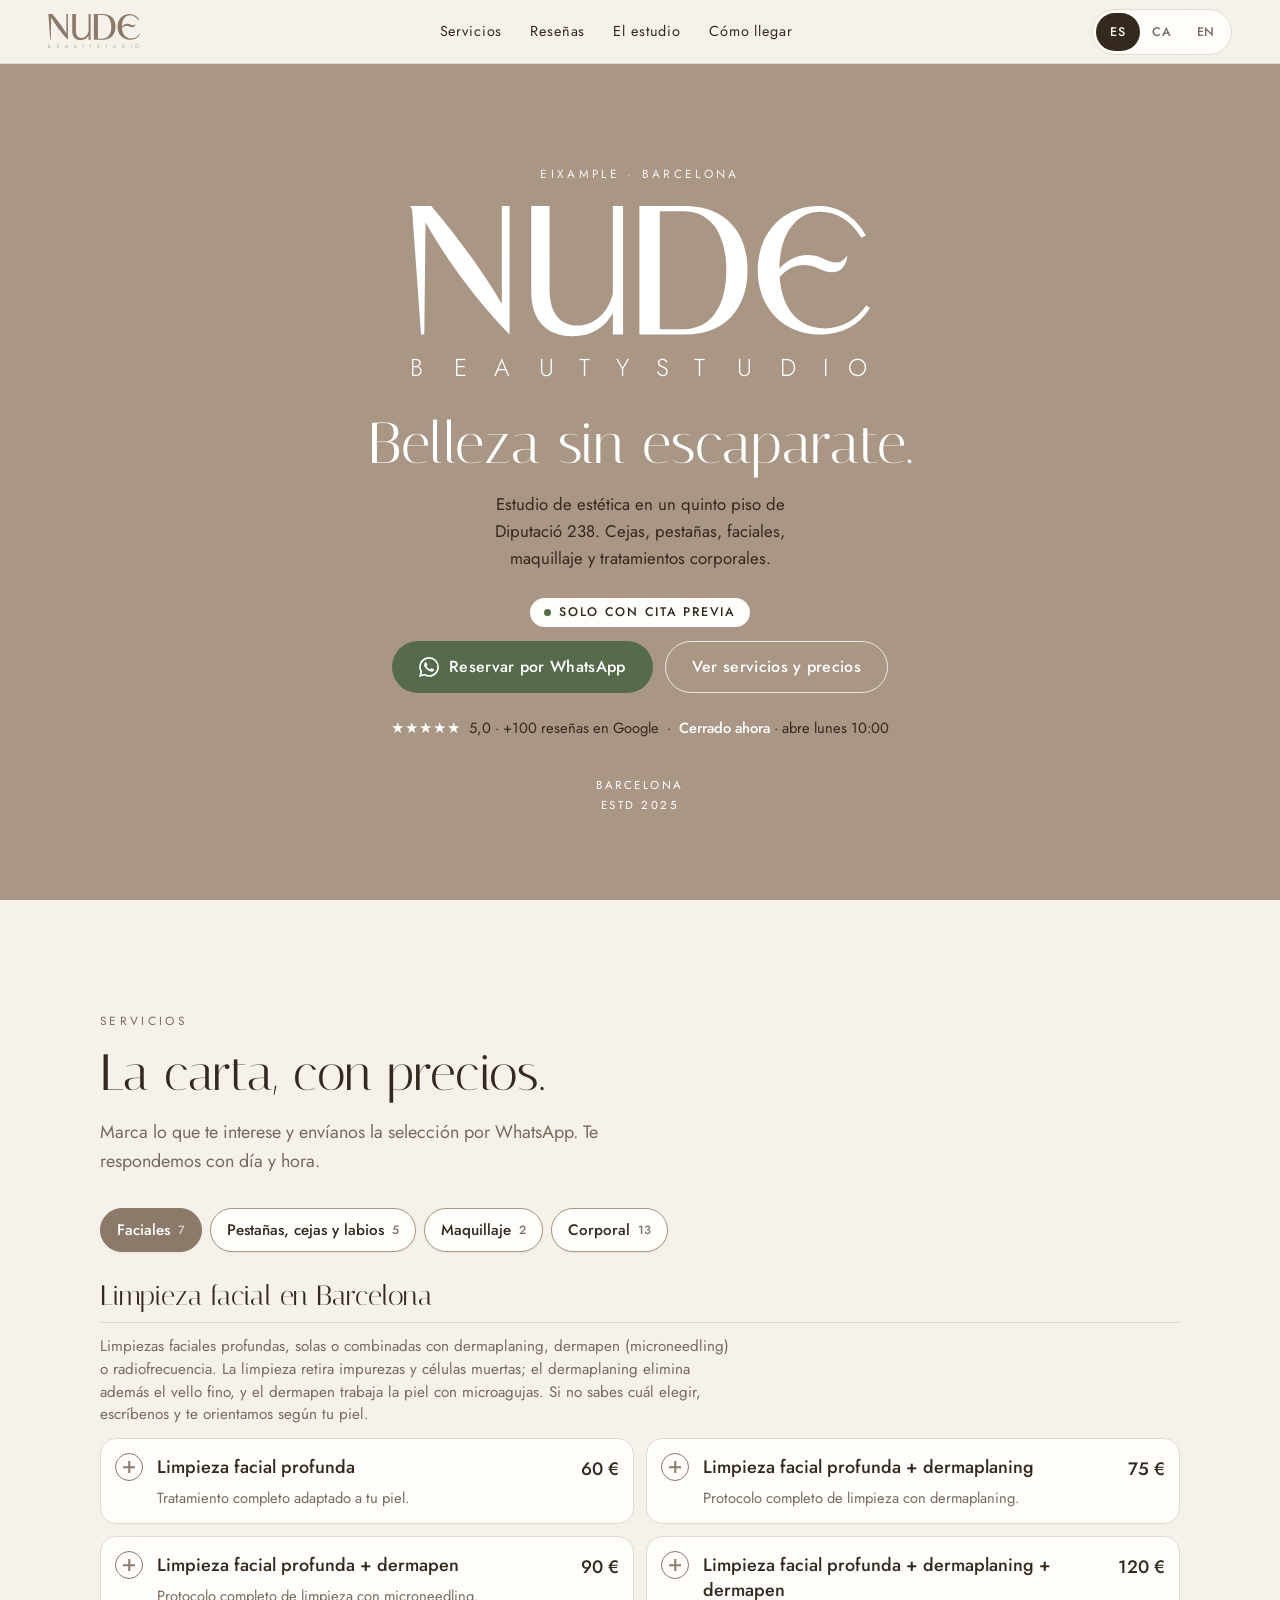
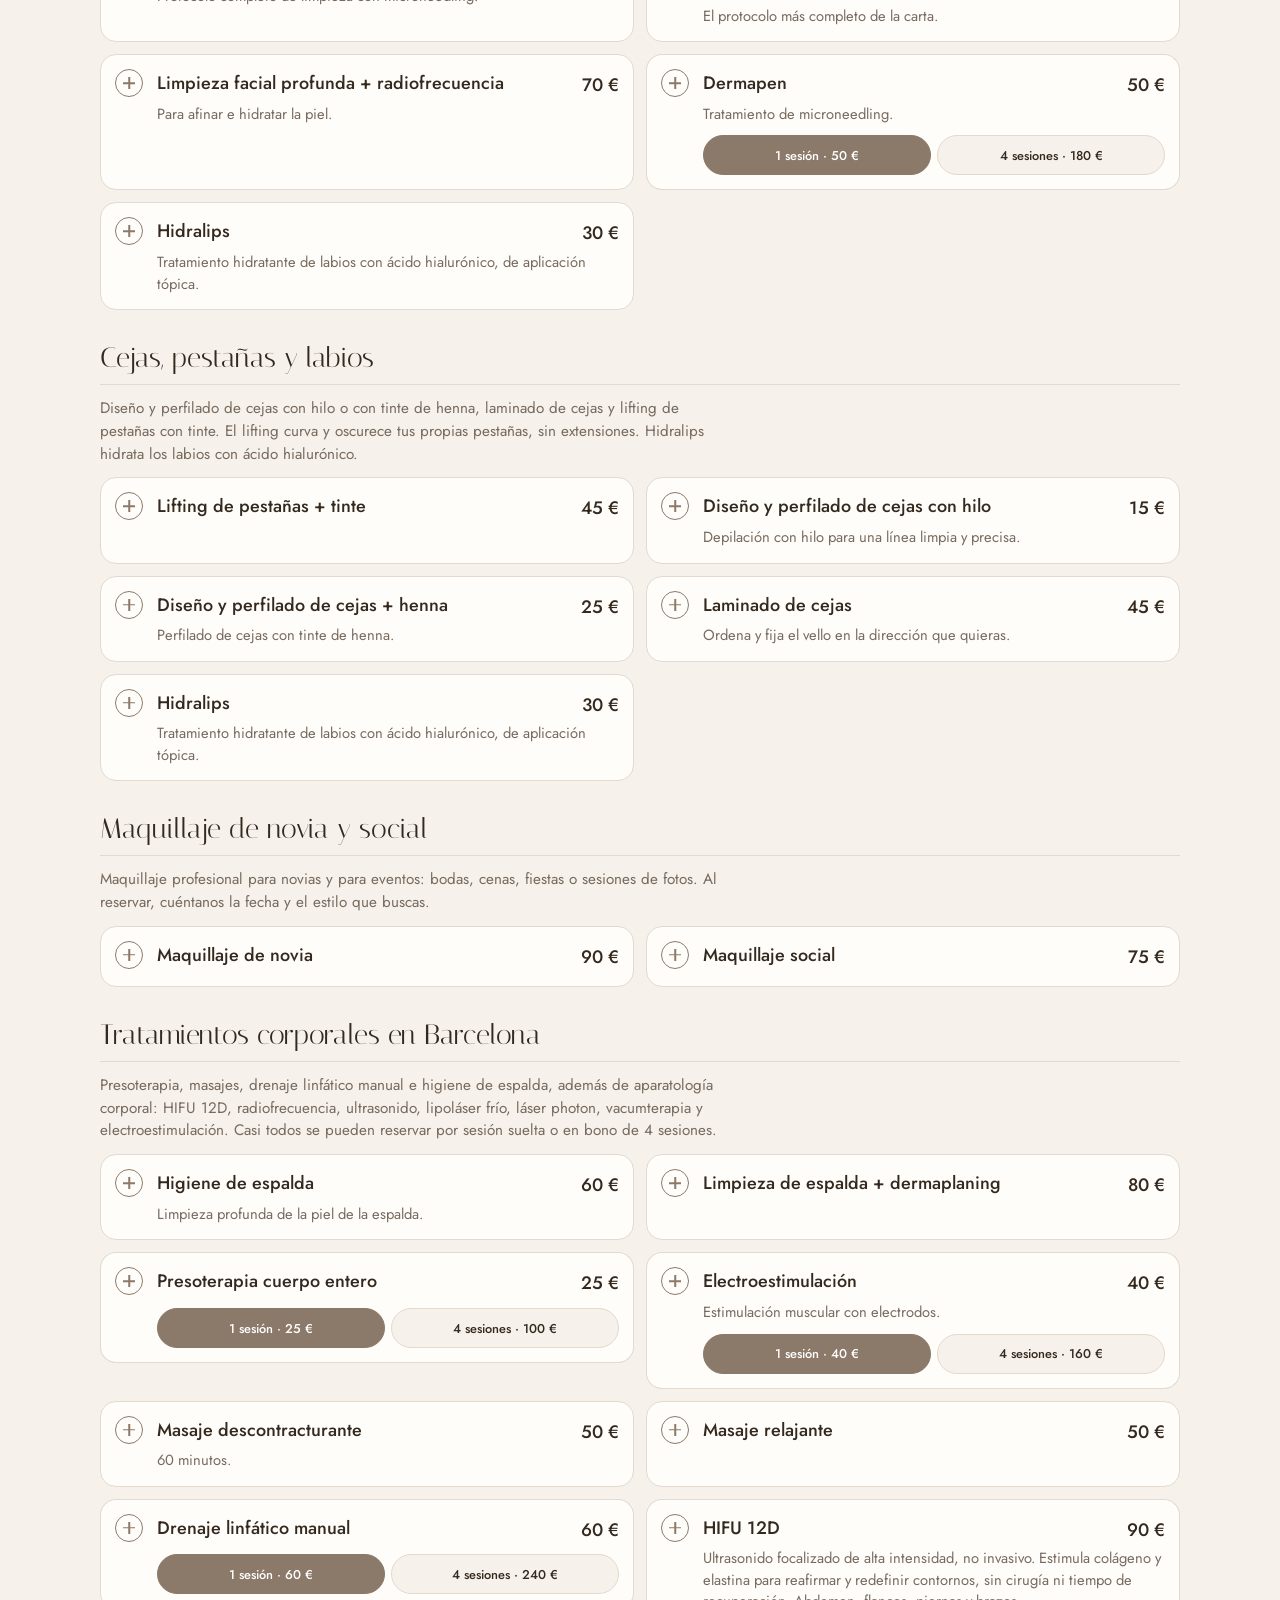
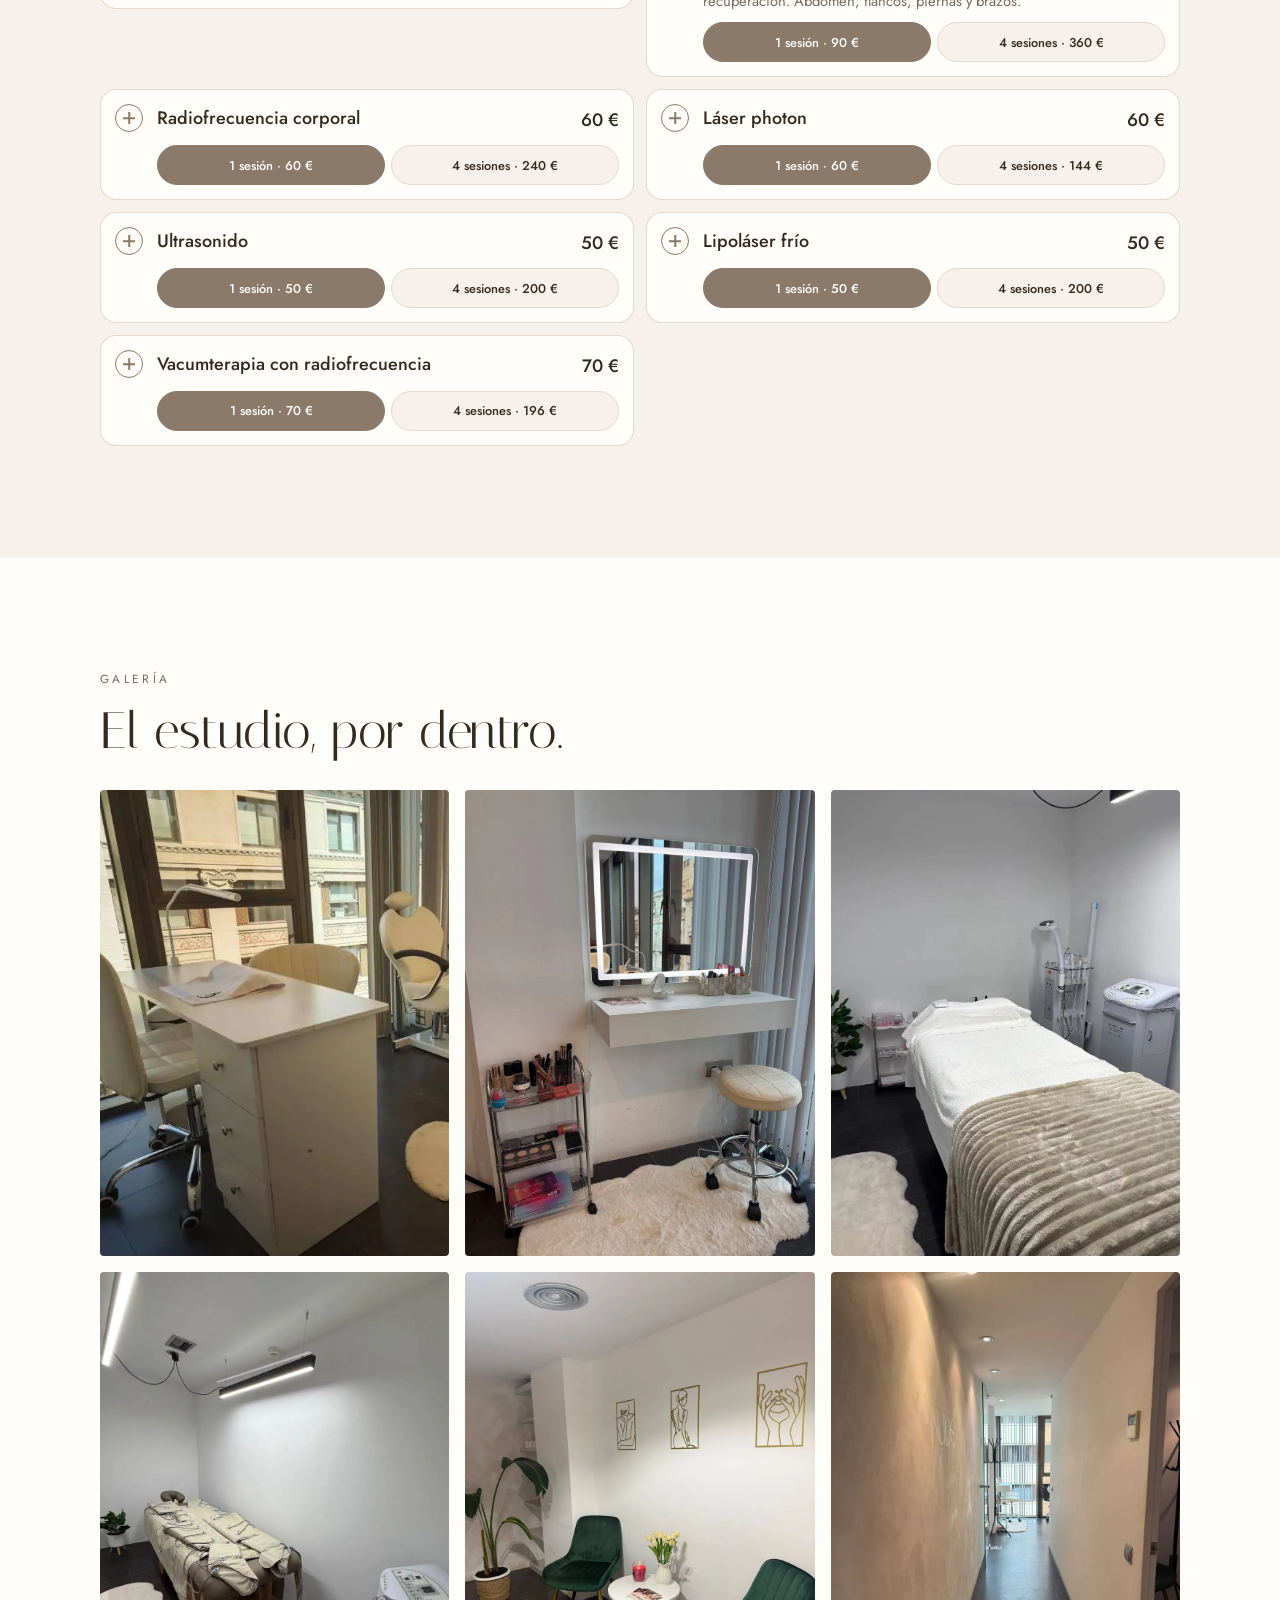
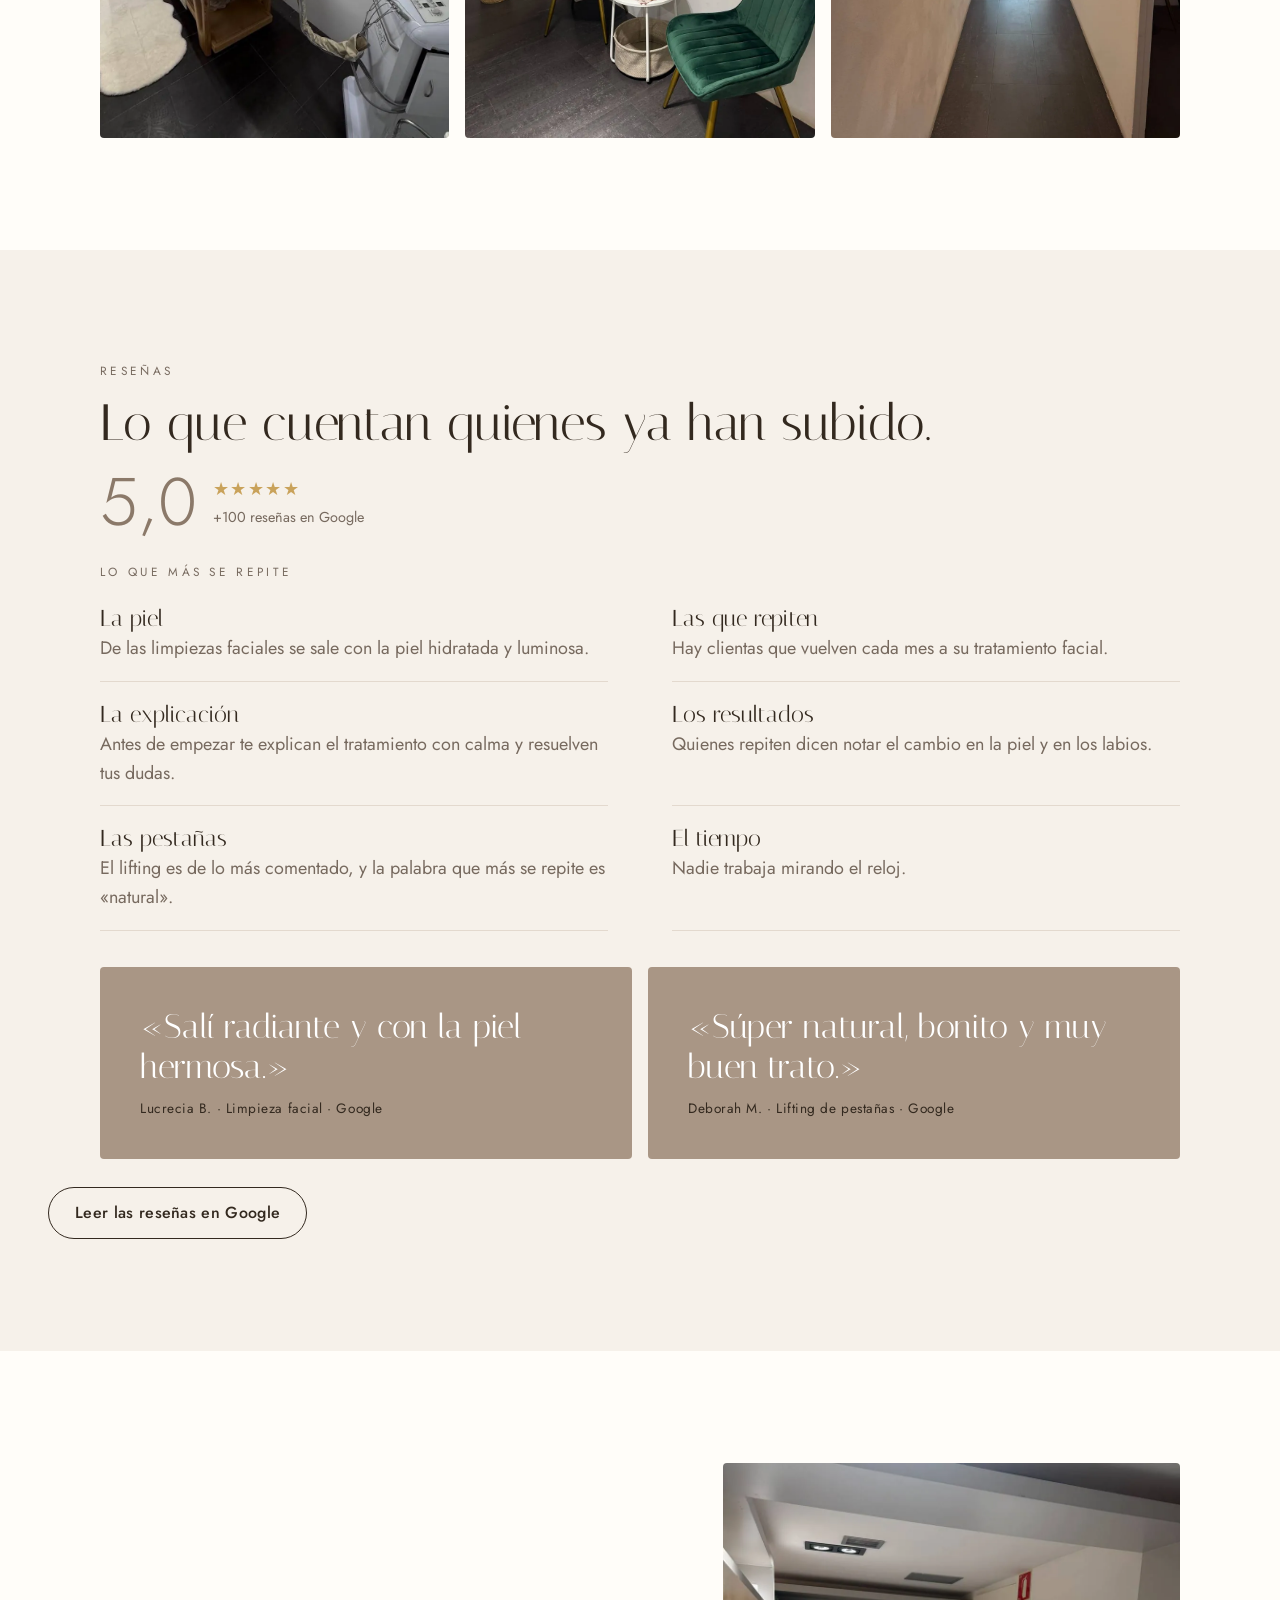
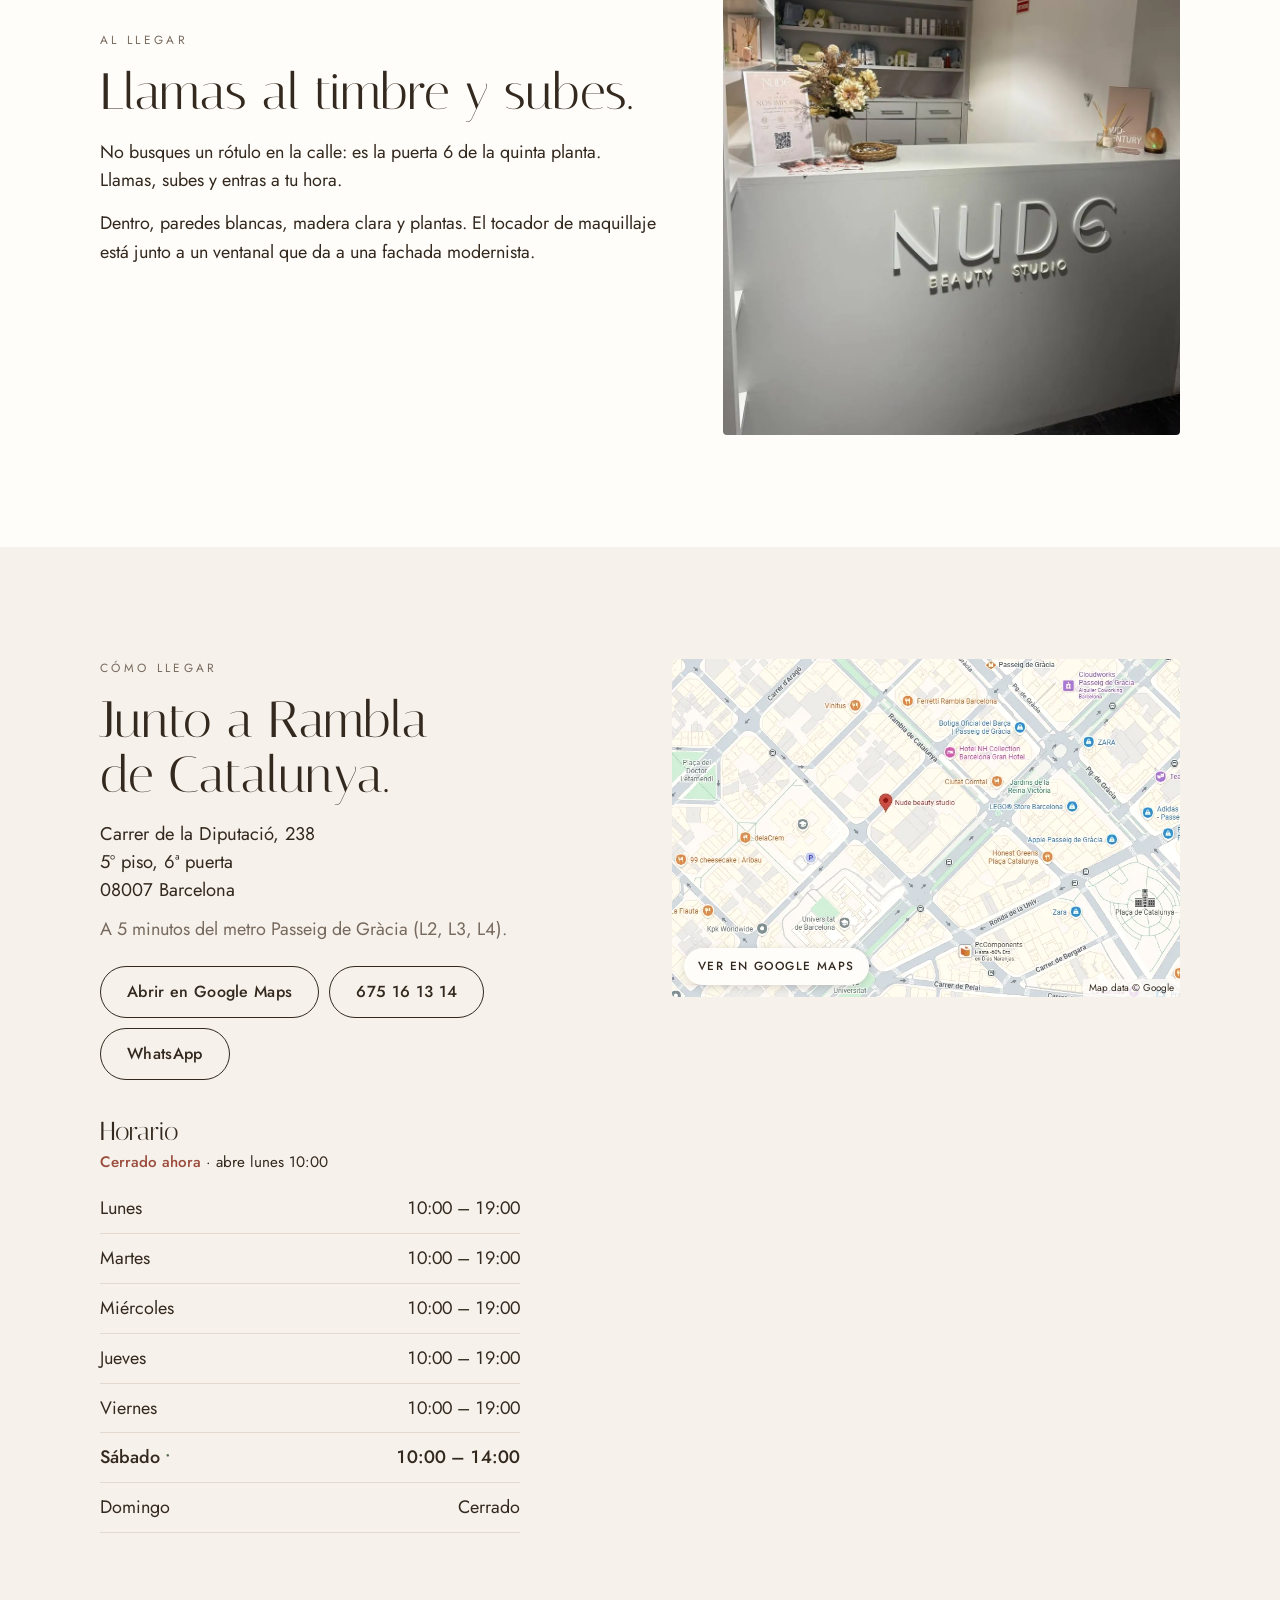
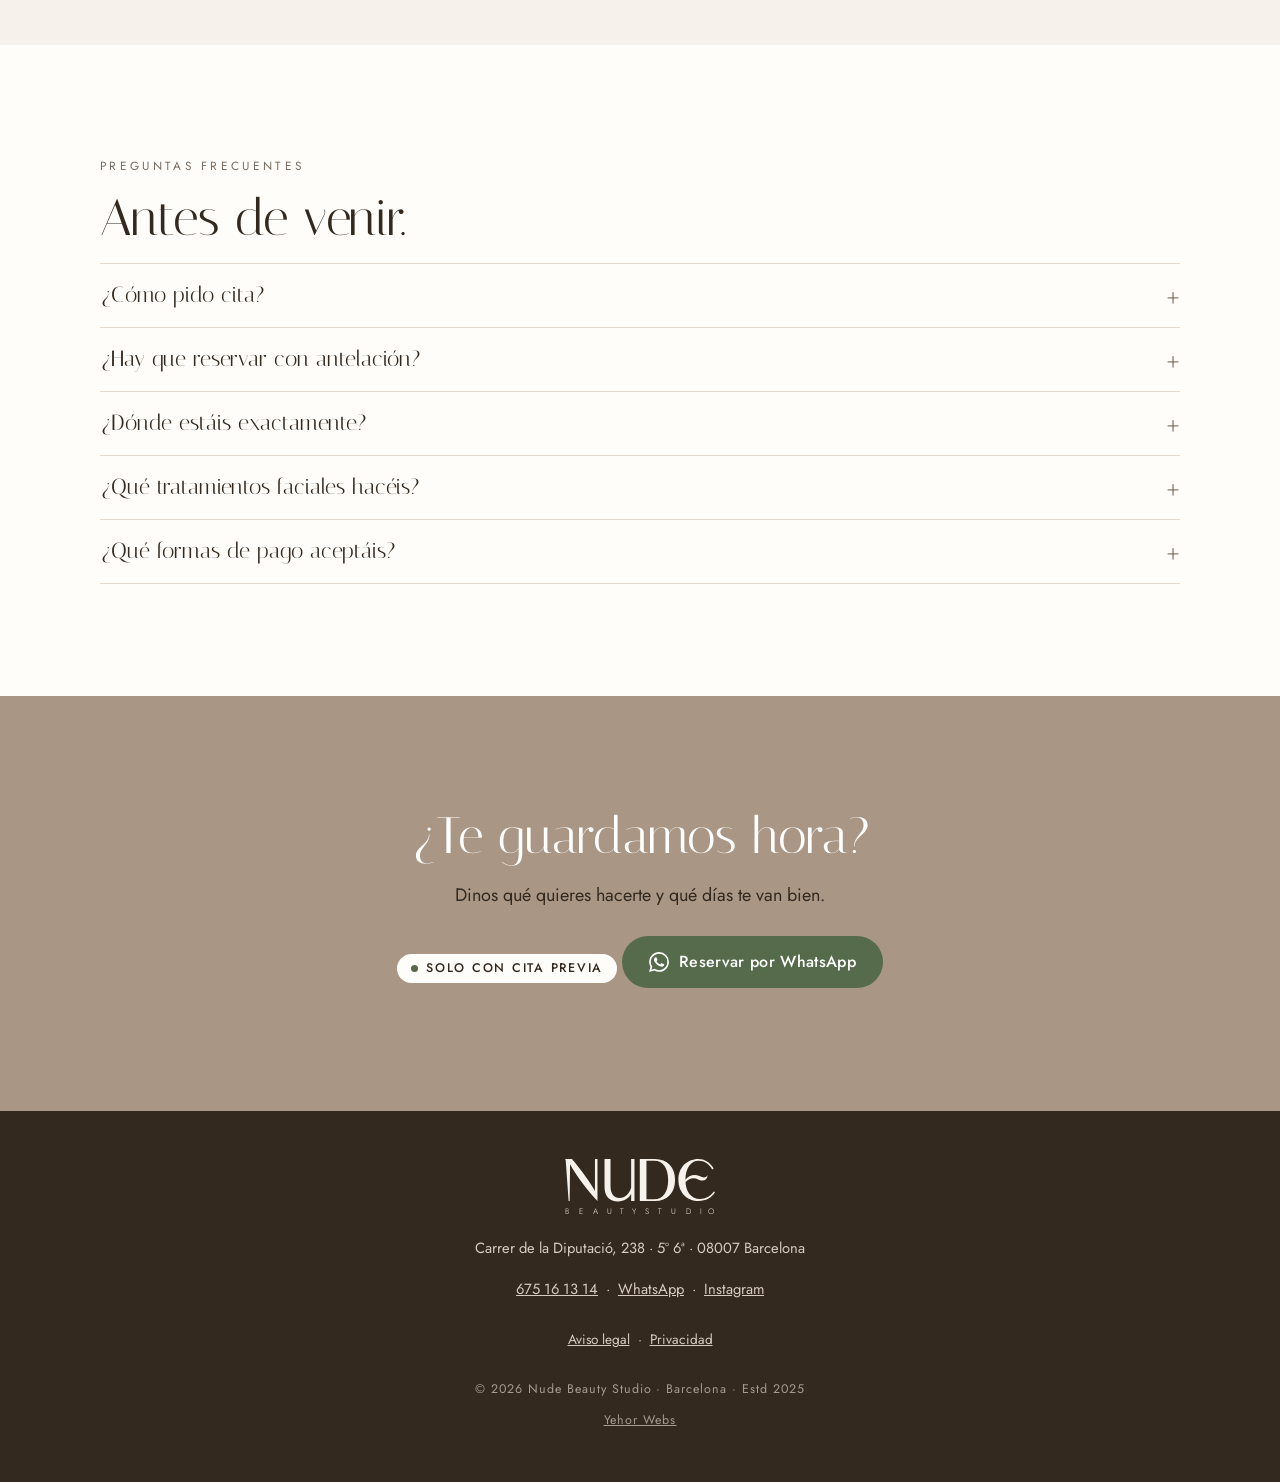
==== commit a48aa852: "Facial-focused review highlights; single session or 4-pack in one card Co-Authored-By: Claude Opus 5" ====
--- a/index.html
+++ b/index.html
@@ -17,7 +17,7 @@
 <meta property="og:description" content="Centro de estética en el Eixample de Barcelona: limpieza facial, cejas, lifting de pestañas, tratamientos corporales y maquillaje de novia. Solo con cita.">
 <meta property="og:url" content="https://nudebeautybcn.com/">
 <meta property="og:locale" content="es_ES">
-<script type="application/ld+json">{"@context":"https://schema.org","@type":"BeautySalon","@id":"https://nudebeautybcn.com/#salon","name":"Nude Beauty Studio","description":"Centro de estética en el Eixample de Barcelona: limpieza facial, cejas, lifting de pestañas, tratamientos corporales y maquillaje de novia. Solo con cita.","url":"https://nudebeautybcn.com/","telephone":"+34675161314","priceRange":"€€","paymentAccepted":"Cash, Credit Card, Debit Card, Visa, Mastercard, NFC mobile payments","image":"https://nudebeautybcn.com/img/00-recepcion.webp","address":{"@type":"PostalAddress","streetAddress":"Carrer de la Diputació, 238, 5º 6ª","addressLocality":"Barcelona","addressRegion":"Barcelona","postalCode":"08007","addressCountry":"ES"},"geo":{"@type":"GeoCoordinates","latitude":41.3885,"longitude":2.1647},"hasMap":"https://maps.app.goo.gl/gT3hE2o65boG1eyQA","openingHoursSpecification":[{"@type":"OpeningHoursSpecification","dayOfWeek":["Monday","Tuesday","Wednesday","Thursday","Friday"],"opens":"10:00","closes":"19:00"},{"@type":"OpeningHoursSpecification","dayOfWeek":"Saturday","opens":"10:00","closes":"14:00"}],"sameAs":["https://www.instagram.com/nude.beautybcn","https://maps.app.goo.gl/gT3hE2o65boG1eyQA","https://www.treatwell.es/establecimiento/nude-beauty-studio/"],"hasOfferCatalog":{"@type":"OfferCatalog","name":"Servicios","itemListElement":[{"@type":"OfferCatalog","name":"Limpieza facial en Barcelona","itemListElement":[{"@type":"Offer","itemOffered":{"@type":"Service","name":"Limpieza facial profunda"},"priceCurrency":"EUR","price":60},{"@type":"Offer","itemOffered":{"@type":"Service","name":"Limpieza facial profunda + dermaplaning"},"priceCurrency":"EUR","price":75},{"@type":"Offer","itemOffered":{"@type":"Service","name":"Limpieza facial profunda + dermapen"},"priceCurrency":"EUR","price":90},{"@type":"Offer","itemOffered":{"@type":"Service","name":"Limpieza facial profunda + dermaplaning + dermapen"},"priceCurrency":"EUR","price":120},{"@type":"Offer","itemOffered":{"@type":"Service","name":"Limpieza facial profunda + radiofrecuencia"},"priceCurrency":"EUR","price":70},{"@type":"Offer","itemOffered":{"@type":"Service","name":"Dermapen"},"priceCurrency":"EUR","price":50},{"@type":"Offer","itemOffered":{"@type":"Service","name":"4 sesiones de Dermapen"},"priceCurrency":"EUR","price":180},{"@type":"Offer","itemOffered":{"@type":"Service","name":"Hidralips"},"priceCurrency":"EUR","price":30}]},{"@type":"OfferCatalog","name":"Cejas, pestañas y labios","itemListElement":[{"@type":"Offer","itemOffered":{"@type":"Service","name":"Lifting de pestañas + tinte"},"priceCurrency":"EUR","price":45},{"@type":"Offer","itemOffered":{"@type":"Service","name":"Diseño y perfilado de cejas con hilo"},"priceCurrency":"EUR","price":15},{"@type":"Offer","itemOffered":{"@type":"Service","name":"Diseño y perfilado de cejas + henna"},"priceCurrency":"EUR","price":25},{"@type":"Offer","itemOffered":{"@type":"Service","name":"Laminado de cejas"},"priceCurrency":"EUR","price":45},{"@type":"Offer","itemOffered":{"@type":"Service","name":"Hidralips"},"priceCurrency":"EUR","price":30}]},{"@type":"OfferCatalog","name":"Maquillaje de novia y social","itemListElement":[{"@type":"Offer","itemOffered":{"@type":"Service","name":"Maquillaje de novia"},"priceCurrency":"EUR","price":90},{"@type":"Offer","itemOffered":{"@type":"Service","name":"Maquillaje social"},"priceCurrency":"EUR","price":75}]},{"@type":"OfferCatalog","name":"Tratamientos corporales en Barcelona","itemListElement":[{"@type":"Offer","itemOffered":{"@type":"Service","name":"Higiene de espalda"},"priceCurrency":"EUR","price":60},{"@type":"Offer","itemOffered":{"@type":"Service","name":"Limpieza de espalda + dermaplaning"},"priceCurrency":"EUR","price":80},{"@type":"Offer","itemOffered":{"@type":"Service","name":"Presoterapia cuerpo entero"},"priceCurrency":"EUR","price":25},{"@type":"Offer","itemOffered":{"@type":"Service","name":"4 sesiones de presoterapia"},"priceCurrency":"EUR","price":100},{"@type":"Offer","itemOffered":{"@type":"Service","name":"Electroestimulación"},"priceCurrency":"EUR","price":40},{"@type":"Offer","itemOffered":{"@type":"Service","name":"4 sesiones de electroestimulación"},"priceCurrency":"EUR","price":160},{"@type":"Offer","itemOffered":{"@type":"Service","name":"Masaje descontracturante"},"priceCurrency":"EUR","price":50},{"@type":"Offer","itemOffered":{"@type":"Service","name":"Masaje relajante"},"priceCurrency":"EUR","price":50},{"@type":"Offer","itemOffered":{"@type":"Service","name":"Drenaje linfático manual"},"priceCurrency":"EUR","price":60},{"@type":"Offer","itemOffered":{"@type":"Service","name":"4 sesiones de drenaje linfático manual"},"priceCurrency":"EUR","price":240},{"@type":"Offer","itemOffered":{"@type":"Service","name":"HIFU 12D"},"priceCurrency":"EUR","price":90},{"@type":"Offer","itemOffered":{"@type":"Service","name":"4 sesiones de HIFU 12D"},"priceCurrency":"EUR","price":360},{"@type":"Offer","itemOffered":{"@type":"Service","name":"Radiofrecuencia corporal"},"priceCurrency":"EUR","price":60},{"@type":"Offer","itemOffered":{"@type":"Service","name":"4 sesiones de radiofrecuencia corporal"},"priceCurrency":"EUR","price":240},{"@type":"Offer","itemOffered":{"@type":"Service","name":"Láser photon"},"priceCurrency":"EUR","price":60},{"@type":"Offer","itemOffered":{"@type":"Service","name":"4 sesiones de láser photon"},"priceCurrency":"EUR","price":144},{"@type":"Offer","itemOffered":{"@type":"Service","name":"Ultrasonido"},"priceCurrency":"EUR","price":50},{"@type":"Offer","itemOffered":{"@type":"Service","name":"4 sesiones de ultrasonido"},"priceCurrency":"EUR","price":200},{"@type":"Offer","itemOffered":{"@type":"Service","name":"Lipoláser frío"},"priceCurrency":"EUR","price":50},{"@type":"Offer","itemOffered":{"@type":"Service","name":"4 sesiones de lipoláser frío"},"priceCurrency":"EUR","price":200},{"@type":"Offer","itemOffered":{"@type":"Service","name":"Vacumterapia con radiofrecuencia"},"priceCurrency":"EUR","price":70},{"@type":"Offer","itemOffered":{"@type":"Service","name":"4 sesiones de vacumterapia con radiofrecuencia"},"priceCurrency":"EUR","price":196}]}]}}</script>
+<script type="application/ld+json">{"@context":"https://schema.org","@type":"BeautySalon","@id":"https://nudebeautybcn.com/#salon","name":"Nude Beauty Studio","description":"Centro de estética en el Eixample de Barcelona: limpieza facial, cejas, lifting de pestañas, tratamientos corporales y maquillaje de novia. Solo con cita.","url":"https://nudebeautybcn.com/","telephone":"+34675161314","priceRange":"€€","paymentAccepted":"Cash, Credit Card, Debit Card, Visa, Mastercard, NFC mobile payments","image":"https://nudebeautybcn.com/img/00-recepcion.webp","address":{"@type":"PostalAddress","streetAddress":"Carrer de la Diputació, 238, 5º 6ª","addressLocality":"Barcelona","addressRegion":"Barcelona","postalCode":"08007","addressCountry":"ES"},"geo":{"@type":"GeoCoordinates","latitude":41.3885,"longitude":2.1647},"hasMap":"https://maps.app.goo.gl/gT3hE2o65boG1eyQA","openingHoursSpecification":[{"@type":"OpeningHoursSpecification","dayOfWeek":["Monday","Tuesday","Wednesday","Thursday","Friday"],"opens":"10:00","closes":"19:00"},{"@type":"OpeningHoursSpecification","dayOfWeek":"Saturday","opens":"10:00","closes":"14:00"}],"sameAs":["https://www.instagram.com/nude.beautybcn","https://maps.app.goo.gl/gT3hE2o65boG1eyQA","https://www.treatwell.es/establecimiento/nude-beauty-studio/"],"hasOfferCatalog":{"@type":"OfferCatalog","name":"Servicios","itemListElement":[{"@type":"OfferCatalog","name":"Limpieza facial en Barcelona","itemListElement":[{"@type":"Offer","itemOffered":{"@type":"Service","name":"Limpieza facial profunda"},"priceCurrency":"EUR","price":60},{"@type":"Offer","itemOffered":{"@type":"Service","name":"Limpieza facial profunda + dermaplaning"},"priceCurrency":"EUR","price":75},{"@type":"Offer","itemOffered":{"@type":"Service","name":"Limpieza facial profunda + dermapen"},"priceCurrency":"EUR","price":90},{"@type":"Offer","itemOffered":{"@type":"Service","name":"Limpieza facial profunda + dermaplaning + dermapen"},"priceCurrency":"EUR","price":120},{"@type":"Offer","itemOffered":{"@type":"Service","name":"Limpieza facial profunda + radiofrecuencia"},"priceCurrency":"EUR","price":70},{"@type":"Offer","itemOffered":{"@type":"Service","name":"Dermapen"},"priceCurrency":"EUR","price":50},{"@type":"Offer","itemOffered":{"@type":"Service","name":"Dermapen (4 sesiones)"},"priceCurrency":"EUR","price":180},{"@type":"Offer","itemOffered":{"@type":"Service","name":"Hidralips"},"priceCurrency":"EUR","price":30}]},{"@type":"OfferCatalog","name":"Cejas, pestañas y labios","itemListElement":[{"@type":"Offer","itemOffered":{"@type":"Service","name":"Lifting de pestañas + tinte"},"priceCurrency":"EUR","price":45},{"@type":"Offer","itemOffered":{"@type":"Service","name":"Diseño y perfilado de cejas con hilo"},"priceCurrency":"EUR","price":15},{"@type":"Offer","itemOffered":{"@type":"Service","name":"Diseño y perfilado de cejas + henna"},"priceCurrency":"EUR","price":25},{"@type":"Offer","itemOffered":{"@type":"Service","name":"Laminado de cejas"},"priceCurrency":"EUR","price":45},{"@type":"Offer","itemOffered":{"@type":"Service","name":"Hidralips"},"priceCurrency":"EUR","price":30}]},{"@type":"OfferCatalog","name":"Maquillaje de novia y social","itemListElement":[{"@type":"Offer","itemOffered":{"@type":"Service","name":"Maquillaje de novia"},"priceCurrency":"EUR","price":90},{"@type":"Offer","itemOffered":{"@type":"Service","name":"Maquillaje social"},"priceCurrency":"EUR","price":75}]},{"@type":"OfferCatalog","name":"Tratamientos corporales en Barcelona","itemListElement":[{"@type":"Offer","itemOffered":{"@type":"Service","name":"Higiene de espalda"},"priceCurrency":"EUR","price":60},{"@type":"Offer","itemOffered":{"@type":"Service","name":"Limpieza de espalda + dermaplaning"},"priceCurrency":"EUR","price":80},{"@type":"Offer","itemOffered":{"@type":"Service","name":"Presoterapia cuerpo entero"},"priceCurrency":"EUR","price":25},{"@type":"Offer","itemOffered":{"@type":"Service","name":"Presoterapia cuerpo entero (4 sesiones)"},"priceCurrency":"EUR","price":100},{"@type":"Offer","itemOffered":{"@type":"Service","name":"Electroestimulación"},"priceCurrency":"EUR","price":40},{"@type":"Offer","itemOffered":{"@type":"Service","name":"Electroestimulación (4 sesiones)"},"priceCurrency":"EUR","price":160},{"@type":"Offer","itemOffered":{"@type":"Service","name":"Masaje descontracturante"},"priceCurrency":"EUR","price":50},{"@type":"Offer","itemOffered":{"@type":"Service","name":"Masaje relajante"},"priceCurrency":"EUR","price":50},{"@type":"Offer","itemOffered":{"@type":"Service","name":"Drenaje linfático manual"},"priceCurrency":"EUR","price":60},{"@type":"Offer","itemOffered":{"@type":"Service","name":"Drenaje linfático manual (4 sesiones)"},"priceCurrency":"EUR","price":240},{"@type":"Offer","itemOffered":{"@type":"Service","name":"HIFU 12D"},"priceCurrency":"EUR","price":90},{"@type":"Offer","itemOffered":{"@type":"Service","name":"HIFU 12D (4 sesiones)"},"priceCurrency":"EUR","price":360},{"@type":"Offer","itemOffered":{"@type":"Service","name":"Radiofrecuencia corporal"},"priceCurrency":"EUR","price":60},{"@type":"Offer","itemOffered":{"@type":"Service","name":"Radiofrecuencia corporal (4 sesiones)"},"priceCurrency":"EUR","price":240},{"@type":"Offer","itemOffered":{"@type":"Service","name":"Láser photon"},"priceCurrency":"EUR","price":60},{"@type":"Offer","itemOffered":{"@type":"Service","name":"Láser photon (4 sesiones)"},"priceCurrency":"EUR","price":144},{"@type":"Offer","itemOffered":{"@type":"Service","name":"Ultrasonido"},"priceCurrency":"EUR","price":50},{"@type":"Offer","itemOffered":{"@type":"Service","name":"Ultrasonido (4 sesiones)"},"priceCurrency":"EUR","price":200},{"@type":"Offer","itemOffered":{"@type":"Service","name":"Lipoláser frío"},"priceCurrency":"EUR","price":50},{"@type":"Offer","itemOffered":{"@type":"Service","name":"Lipoláser frío (4 sesiones)"},"priceCurrency":"EUR","price":200},{"@type":"Offer","itemOffered":{"@type":"Service","name":"Vacumterapia con radiofrecuencia"},"priceCurrency":"EUR","price":70},{"@type":"Offer","itemOffered":{"@type":"Service","name":"Vacumterapia con radiofrecuencia (4 sesiones)"},"priceCurrency":"EUR","price":196}]}]}}</script>
 <script type="application/ld+json">{"@context":"https://schema.org","@type":"WebSite","name":"Nude Beauty Studio","alternateName":"Nude Beauty BCN","url":"https://nudebeautybcn.com/"}</script>
 <script type="application/ld+json">{"@context":"https://schema.org","@type":"FAQPage","mainEntity":[{"@type":"Question","name":"¿Cómo pido cita?","acceptedAnswer":{"@type":"Answer","text":"Por WhatsApp o por teléfono, en el 675 16 13 14. En la carta de servicios puedes marcar lo que te interesa y enviarnos la selección; te respondemos con día y hora."}},{"@type":"Question","name":"¿Hay que reservar con antelación?","acceptedAnswer":{"@type":"Answer","text":"Sí. Atendemos solo con cita previa, así que escríbenos antes de venir y te decimos la primera hora libre."}},{"@type":"Question","name":"¿Dónde estáis exactamente?","acceptedAnswer":{"@type":"Answer","text":"En Carrer de la Diputació 238, 5º piso, 6ª puerta, 08007 Barcelona (Eixample), junto a Rambla de Catalunya y a 5 minutos del metro Passeig de Gràcia (L2, L3, L4). No hay rótulo en la calle: llama al timbre y sube."}},{"@type":"Question","name":"¿Qué tratamientos faciales hacéis?","acceptedAnswer":{"@type":"Answer","text":"Limpieza facial profunda, sola o combinada con dermaplaning, dermapen (microneedling) o radiofrecuencia; dermapen en sesión suelta o en bono de 4 sesiones; e Hidralips para los labios. Los precios están en la carta."}},{"@type":"Question","name":"¿Qué formas de pago aceptáis?","acceptedAnswer":{"@type":"Answer","text":"Efectivo, tarjeta de débito y de crédito (Visa y Mastercard) y pago con el móvil sin contacto. No aceptamos cheques."}}]}</script>
 <meta name="theme-color" content="#A99685">
@@ -96,7 +96,7 @@
     <p class="eyebrow">Servicios</p>
     <h2>La carta, con precios.</h2>
     <p class="lede">Marca lo que te interese y envíanos la selección por WhatsApp. Te respondemos con día y hora.</p>
-    <nav class="tabs" id="tabs" aria-label="Categorías"><a href="#cat-faciales" data-cat="faciales">Faciales<small>8</small></a><a href="#cat-mirada" data-cat="mirada">Pestañas, cejas y labios<small>5</small></a><a href="#cat-maquillaje" data-cat="maquillaje">Maquillaje<small>2</small></a><a href="#cat-corporal" data-cat="corporal">Corporal<small>22</small></a></nav>
+    <nav class="tabs" id="tabs" aria-label="Categorías"><a href="#cat-faciales" data-cat="faciales">Faciales<small>7</small></a><a href="#cat-mirada" data-cat="mirada">Pestañas, cejas y labios<small>5</small></a><a href="#cat-maquillaje" data-cat="maquillaje">Maquillaje<small>2</small></a><a href="#cat-corporal" data-cat="corporal">Corporal<small>13</small></a></nav>
     <div class="cats" id="cats">
       <div class="cat" id="cat-faciales">
         <h2 class="cat__title">Limpieza facial en Barcelona</h2>
@@ -132,18 +132,13 @@
             <span class="item__price">70 €</span>
             <span class="item__desc">Para afinar e hidratar la piel.</span>
           </button></li>
-          <li class="item"><button type="button" class="item__btn" data-id="dermapen" aria-pressed="false">
+          <li class="item item--pack"><button type="button" class="item__btn" data-id="dermapen" aria-pressed="false">
             <span class="item__mark" aria-hidden="true"></span>
             <span class="item__name">Dermapen</span>
             <span class="item__price">50 €</span>
             <span class="item__desc">Tratamiento de microneedling.</span>
-          </button></li>
-          <li class="item"><button type="button" class="item__btn" data-id="dermapen-4" aria-pressed="false">
-            <span class="item__mark" aria-hidden="true"></span>
-            <span class="item__name">4 sesiones de Dermapen</span>
-            <span class="item__price">180 €</span>
-            <span class="item__desc">Bono de cuatro sesiones de microneedling.</span>
-          </button></li>
+          </button>
+            <div class="item__opts" role="group" aria-label="Dermapen"><button type="button" class="item__opt" data-id="dermapen" data-opt="1" aria-pressed="true">1 sesión · 50 €</button><button type="button" class="item__opt" data-id="dermapen" data-opt="4" aria-pressed="false">4 sesiones · 180 €</button></div></li>
           <li class="item"><button type="button" class="item__btn" data-id="hidralips" aria-pressed="false">
             <span class="item__mark" aria-hidden="true"></span>
             <span class="item__name">Hidralips</span>
@@ -218,27 +213,19 @@
             <span class="item__name">Limpieza de espalda + dermaplaning</span>
             <span class="item__price">80 €</span>
           </button></li>
-          <li class="item"><button type="button" class="item__btn" data-id="preso" aria-pressed="false">
+          <li class="item item--pack"><button type="button" class="item__btn" data-id="preso" aria-pressed="false">
             <span class="item__mark" aria-hidden="true"></span>
             <span class="item__name">Presoterapia cuerpo entero</span>
             <span class="item__price">25 €</span>
-          </button></li>
-          <li class="item"><button type="button" class="item__btn" data-id="preso-4" aria-pressed="false">
-            <span class="item__mark" aria-hidden="true"></span>
-            <span class="item__name">4 sesiones de presoterapia</span>
-            <span class="item__price">100 €</span>
-          </button></li>
-          <li class="item"><button type="button" class="item__btn" data-id="electro" aria-pressed="false">
+          </button>
+            <div class="item__opts" role="group" aria-label="Presoterapia cuerpo entero"><button type="button" class="item__opt" data-id="preso" data-opt="1" aria-pressed="true">1 sesión · 25 €</button><button type="button" class="item__opt" data-id="preso" data-opt="4" aria-pressed="false">4 sesiones · 100 €</button></div></li>
+          <li class="item item--pack"><button type="button" class="item__btn" data-id="electro" aria-pressed="false">
             <span class="item__mark" aria-hidden="true"></span>
             <span class="item__name">Electroestimulación</span>
             <span class="item__price">40 €</span>
             <span class="item__desc">Estimulación muscular con electrodos.</span>
-          </button></li>
-          <li class="item"><button type="button" class="item__btn" data-id="electro-4" aria-pressed="false">
-            <span class="item__mark" aria-hidden="true"></span>
-            <span class="item__name">4 sesiones de electroestimulación</span>
-            <span class="item__price">160 €</span>
-          </button></li>
+          </button>
+            <div class="item__opts" role="group" aria-label="Electroestimulación"><button type="button" class="item__opt" data-id="electro" data-opt="1" aria-pressed="true">1 sesión · 40 €</button><button type="button" class="item__opt" data-id="electro" data-opt="4" aria-pressed="false">4 sesiones · 160 €</button></div></li>
           <li class="item"><button type="button" class="item__btn" data-id="masaje-descon" aria-pressed="false">
             <span class="item__mark" aria-hidden="true"></span>
             <span class="item__name">Masaje descontracturante</span>
@@ -250,77 +237,49 @@
             <span class="item__name">Masaje relajante</span>
             <span class="item__price">50 €</span>
           </button></li>
-          <li class="item"><button type="button" class="item__btn" data-id="drenaje" aria-pressed="false">
+          <li class="item item--pack"><button type="button" class="item__btn" data-id="drenaje" aria-pressed="false">
             <span class="item__mark" aria-hidden="true"></span>
             <span class="item__name">Drenaje linfático manual</span>
             <span class="item__price">60 €</span>
-          </button></li>
-          <li class="item"><button type="button" class="item__btn" data-id="drenaje-4" aria-pressed="false">
-            <span class="item__mark" aria-hidden="true"></span>
-            <span class="item__name">4 sesiones de drenaje linfático manual</span>
-            <span class="item__price">240 €</span>
-          </button></li>
-          <li class="item"><button type="button" class="item__btn" data-id="hifu" aria-pressed="false">
+          </button>
+            <div class="item__opts" role="group" aria-label="Drenaje linfático manual"><button type="button" class="item__opt" data-id="drenaje" data-opt="1" aria-pressed="true">1 sesión · 60 €</button><button type="button" class="item__opt" data-id="drenaje" data-opt="4" aria-pressed="false">4 sesiones · 240 €</button></div></li>
+          <li class="item item--pack"><button type="button" class="item__btn" data-id="hifu" aria-pressed="false">
             <span class="item__mark" aria-hidden="true"></span>
             <span class="item__name">HIFU 12D</span>
             <span class="item__price">90 €</span>
             <span class="item__desc">Ultrasonido focalizado de alta intensidad, no invasivo. Estimula colágeno y elastina para reafirmar y redefinir contornos, sin cirugía ni tiempo de recuperación. Abdomen, flancos, piernas y brazos.</span>
-          </button></li>
-          <li class="item"><button type="button" class="item__btn" data-id="hifu-4" aria-pressed="false">
-            <span class="item__mark" aria-hidden="true"></span>
-            <span class="item__name">4 sesiones de HIFU 12D</span>
-            <span class="item__price">360 €</span>
-          </button></li>
-          <li class="item"><button type="button" class="item__btn" data-id="radio-corp" aria-pressed="false">
+          </button>
+            <div class="item__opts" role="group" aria-label="HIFU 12D"><button type="button" class="item__opt" data-id="hifu" data-opt="1" aria-pressed="true">1 sesión · 90 €</button><button type="button" class="item__opt" data-id="hifu" data-opt="4" aria-pressed="false">4 sesiones · 360 €</button></div></li>
+          <li class="item item--pack"><button type="button" class="item__btn" data-id="radio-corp" aria-pressed="false">
             <span class="item__mark" aria-hidden="true"></span>
             <span class="item__name">Radiofrecuencia corporal</span>
             <span class="item__price">60 €</span>
-          </button></li>
-          <li class="item"><button type="button" class="item__btn" data-id="radio-corp-4" aria-pressed="false">
-            <span class="item__mark" aria-hidden="true"></span>
-            <span class="item__name">4 sesiones de radiofrecuencia corporal</span>
-            <span class="item__price">240 €</span>
-          </button></li>
-          <li class="item"><button type="button" class="item__btn" data-id="laser-photon" aria-pressed="false">
+          </button>
+            <div class="item__opts" role="group" aria-label="Radiofrecuencia corporal"><button type="button" class="item__opt" data-id="radio-corp" data-opt="1" aria-pressed="true">1 sesión · 60 €</button><button type="button" class="item__opt" data-id="radio-corp" data-opt="4" aria-pressed="false">4 sesiones · 240 €</button></div></li>
+          <li class="item item--pack"><button type="button" class="item__btn" data-id="laser-photon" aria-pressed="false">
             <span class="item__mark" aria-hidden="true"></span>
             <span class="item__name">Láser photon</span>
             <span class="item__price">60 €</span>
-          </button></li>
-          <li class="item"><button type="button" class="item__btn" data-id="laser-photon-4" aria-pressed="false">
-            <span class="item__mark" aria-hidden="true"></span>
-            <span class="item__name">4 sesiones de láser photon</span>
-            <span class="item__price">144 €</span>
-          </button></li>
-          <li class="item"><button type="button" class="item__btn" data-id="ultrasonido" aria-pressed="false">
+          </button>
+            <div class="item__opts" role="group" aria-label="Láser photon"><button type="button" class="item__opt" data-id="laser-photon" data-opt="1" aria-pressed="true">1 sesión · 60 €</button><button type="button" class="item__opt" data-id="laser-photon" data-opt="4" aria-pressed="false">4 sesiones · 144 €</button></div></li>
+          <li class="item item--pack"><button type="button" class="item__btn" data-id="ultrasonido" aria-pressed="false">
             <span class="item__mark" aria-hidden="true"></span>
             <span class="item__name">Ultrasonido</span>
             <span class="item__price">50 €</span>
-          </button></li>
-          <li class="item"><button type="button" class="item__btn" data-id="ultrasonido-4" aria-pressed="false">
-            <span class="item__mark" aria-hidden="true"></span>
-            <span class="item__name">4 sesiones de ultrasonido</span>
-            <span class="item__price">200 €</span>
-          </button></li>
-          <li class="item"><button type="button" class="item__btn" data-id="lipolaser" aria-pressed="false">
+          </button>
+            <div class="item__opts" role="group" aria-label="Ultrasonido"><button type="button" class="item__opt" data-id="ultrasonido" data-opt="1" aria-pressed="true">1 sesión · 50 €</button><button type="button" class="item__opt" data-id="ultrasonido" data-opt="4" aria-pressed="false">4 sesiones · 200 €</button></div></li>
+          <li class="item item--pack"><button type="button" class="item__btn" data-id="lipolaser" aria-pressed="false">
             <span class="item__mark" aria-hidden="true"></span>
             <span class="item__name">Lipoláser frío</span>
             <span class="item__price">50 €</span>
-          </button></li>
-          <li class="item"><button type="button" class="item__btn" data-id="lipolaser-4" aria-pressed="false">
-            <span class="item__mark" aria-hidden="true"></span>
-            <span class="item__name">4 sesiones de lipoláser frío</span>
-            <span class="item__price">200 €</span>
-          </button></li>
-          <li class="item"><button type="button" class="item__btn" data-id="vacum" aria-pressed="false">
+          </button>
+            <div class="item__opts" role="group" aria-label="Lipoláser frío"><button type="button" class="item__opt" data-id="lipolaser" data-opt="1" aria-pressed="true">1 sesión · 50 €</button><button type="button" class="item__opt" data-id="lipolaser" data-opt="4" aria-pressed="false">4 sesiones · 200 €</button></div></li>
+          <li class="item item--pack"><button type="button" class="item__btn" data-id="vacum" aria-pressed="false">
             <span class="item__mark" aria-hidden="true"></span>
             <span class="item__name">Vacumterapia con radiofrecuencia</span>
             <span class="item__price">70 €</span>
-          </button></li>
-          <li class="item"><button type="button" class="item__btn" data-id="vacum-4" aria-pressed="false">
-            <span class="item__mark" aria-hidden="true"></span>
-            <span class="item__name">4 sesiones de vacumterapia con radiofrecuencia</span>
-            <span class="item__price">196 €</span>
-          </button></li>
+          </button>
+            <div class="item__opts" role="group" aria-label="Vacumterapia con radiofrecuencia"><button type="button" class="item__opt" data-id="vacum" data-opt="1" aria-pressed="true">1 sesión · 70 €</button><button type="button" class="item__opt" data-id="vacum" data-opt="4" aria-pressed="false">4 sesiones · 196 €</button></div></li>
         </ul>
       </div>
     </div>
@@ -348,12 +307,12 @@
     </div>
     <h3 class="reviews__sub">Lo que más se repite</h3>
     <ul class="themes">
-      <li><h4>El detalle</h4><p>Trabajo al milímetro, y lo que pides entendido a la primera.</p></li>
-      <li><h4>Las pestañas</h4><p>El lifting es el servicio más comentado: 14 reseñas. La palabra que más se repite es «natural».</p></li>
-      <li><h4>La piel</h4><p>De las limpiezas faciales se sale con la piel hidratada y luminosa. Hay quien vuelve cada mes.</p></li>
+      <li><h4>La piel</h4><p>De las limpiezas faciales se sale con la piel hidratada y luminosa.</p></li>
+      <li><h4>Las que repiten</h4><p>Hay clientas que vuelven cada mes a su tratamiento facial.</p></li>
+      <li><h4>La explicación</h4><p>Antes de empezar te explican el tratamiento con calma y resuelven tus dudas.</p></li>
+      <li><h4>Los resultados</h4><p>Quienes repiten dicen notar el cambio en la piel y en los labios.</p></li>
+      <li><h4>Las pestañas</h4><p>El lifting es de lo más comentado, y la palabra que más se repite es «natural».</p></li>
       <li><h4>El tiempo</h4><p>Nadie trabaja mirando el reloj.</p></li>
-      <li><h4>Los consejos</h4><p>Te explican cada paso y cómo cuidar el resultado en casa.</p></li>
-      <li><h4>Las que repiten</h4><p>Hay quien acaba un bono de presoterapia, compra otro y trae a su tía.</p></li>
     </ul>
     <div class="quotes">
       <blockquote class="quote">
--- a/css/styles.css
+++ b/css/styles.css
@@ -197,6 +197,21 @@
   width: 6px; height: 11px; background: none; border: solid #fff; border-width: 0 2px 2px 0;
   transform: translate(-50%, -60%) rotate(45deg);
 }
+
+/* Pack services: the 1 / 4 sessions choice sits inside the same card, under the name */
+.item--pack { flex-direction: column; }
+.item--pack .item__btn { border-bottom: 0; border-bottom-left-radius: 0; border-bottom-right-radius: 0; padding-bottom: 10px; }
+.item__opts {
+  display: flex; flex-wrap: wrap; gap: 6px; padding: 0 14px 14px 56px;
+  background: var(--paper); border: 1px solid var(--line); border-top: 0; border-radius: 0 0 16px 16px;
+}
+.item__opt {
+  flex: 1 1 0; min-height: 40px; padding: 0 8px; border-radius: 999px; cursor: pointer; white-space: nowrap;
+  border: 1px solid var(--line); background: var(--cream); color: var(--ink); font: 500 .8rem var(--sans);
+}
+.item__opt[aria-pressed="true"] { background: var(--taupe-deep); border-color: var(--taupe-deep); color: #fff; }
+.item--pack:has(.item__btn[aria-pressed="true"]) .item__btn,
+.item--pack:has(.item__btn[aria-pressed="true"]) .item__opts { background: #F0E6DA; border-color: var(--taupe); box-shadow: none; }
 
 /* ---------- Reviews ---------- */
 .score { display: flex; align-items: center; gap: 16px; margin-top: 8px; margin-bottom: 28px; }
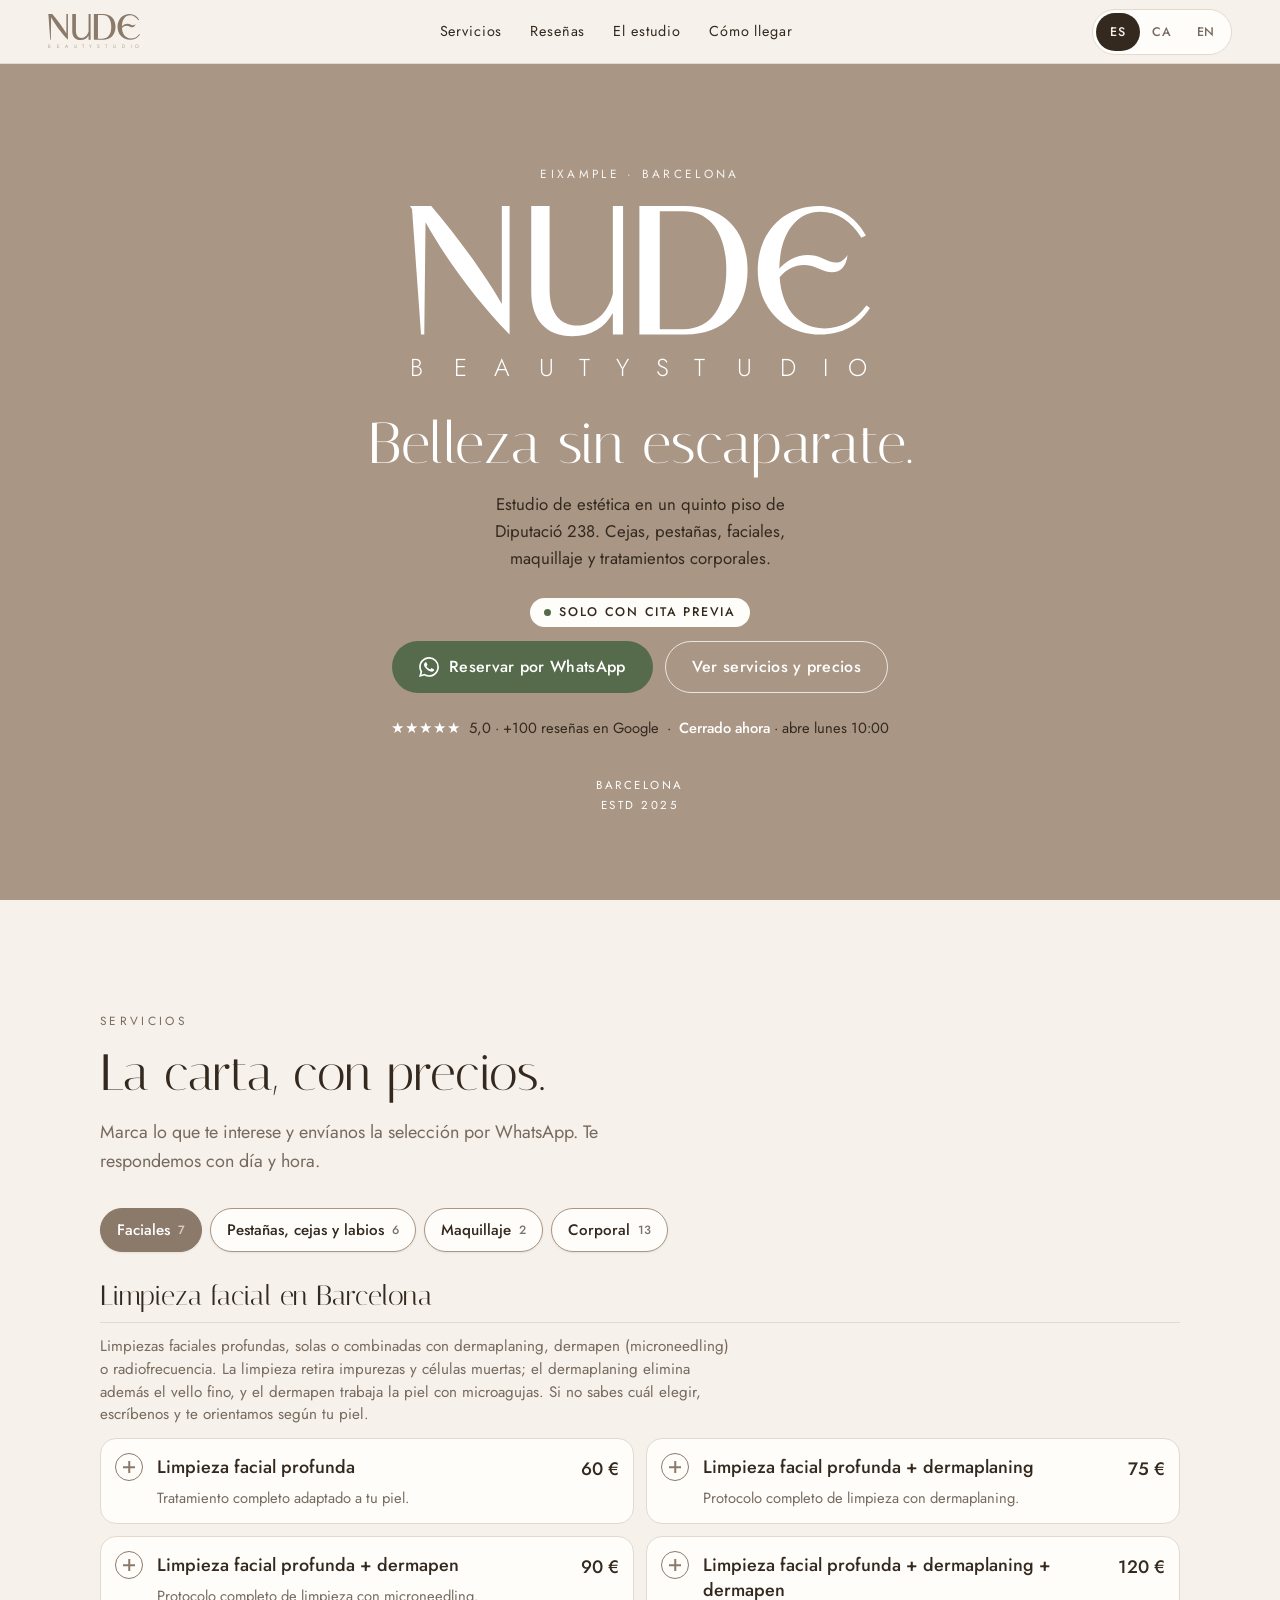
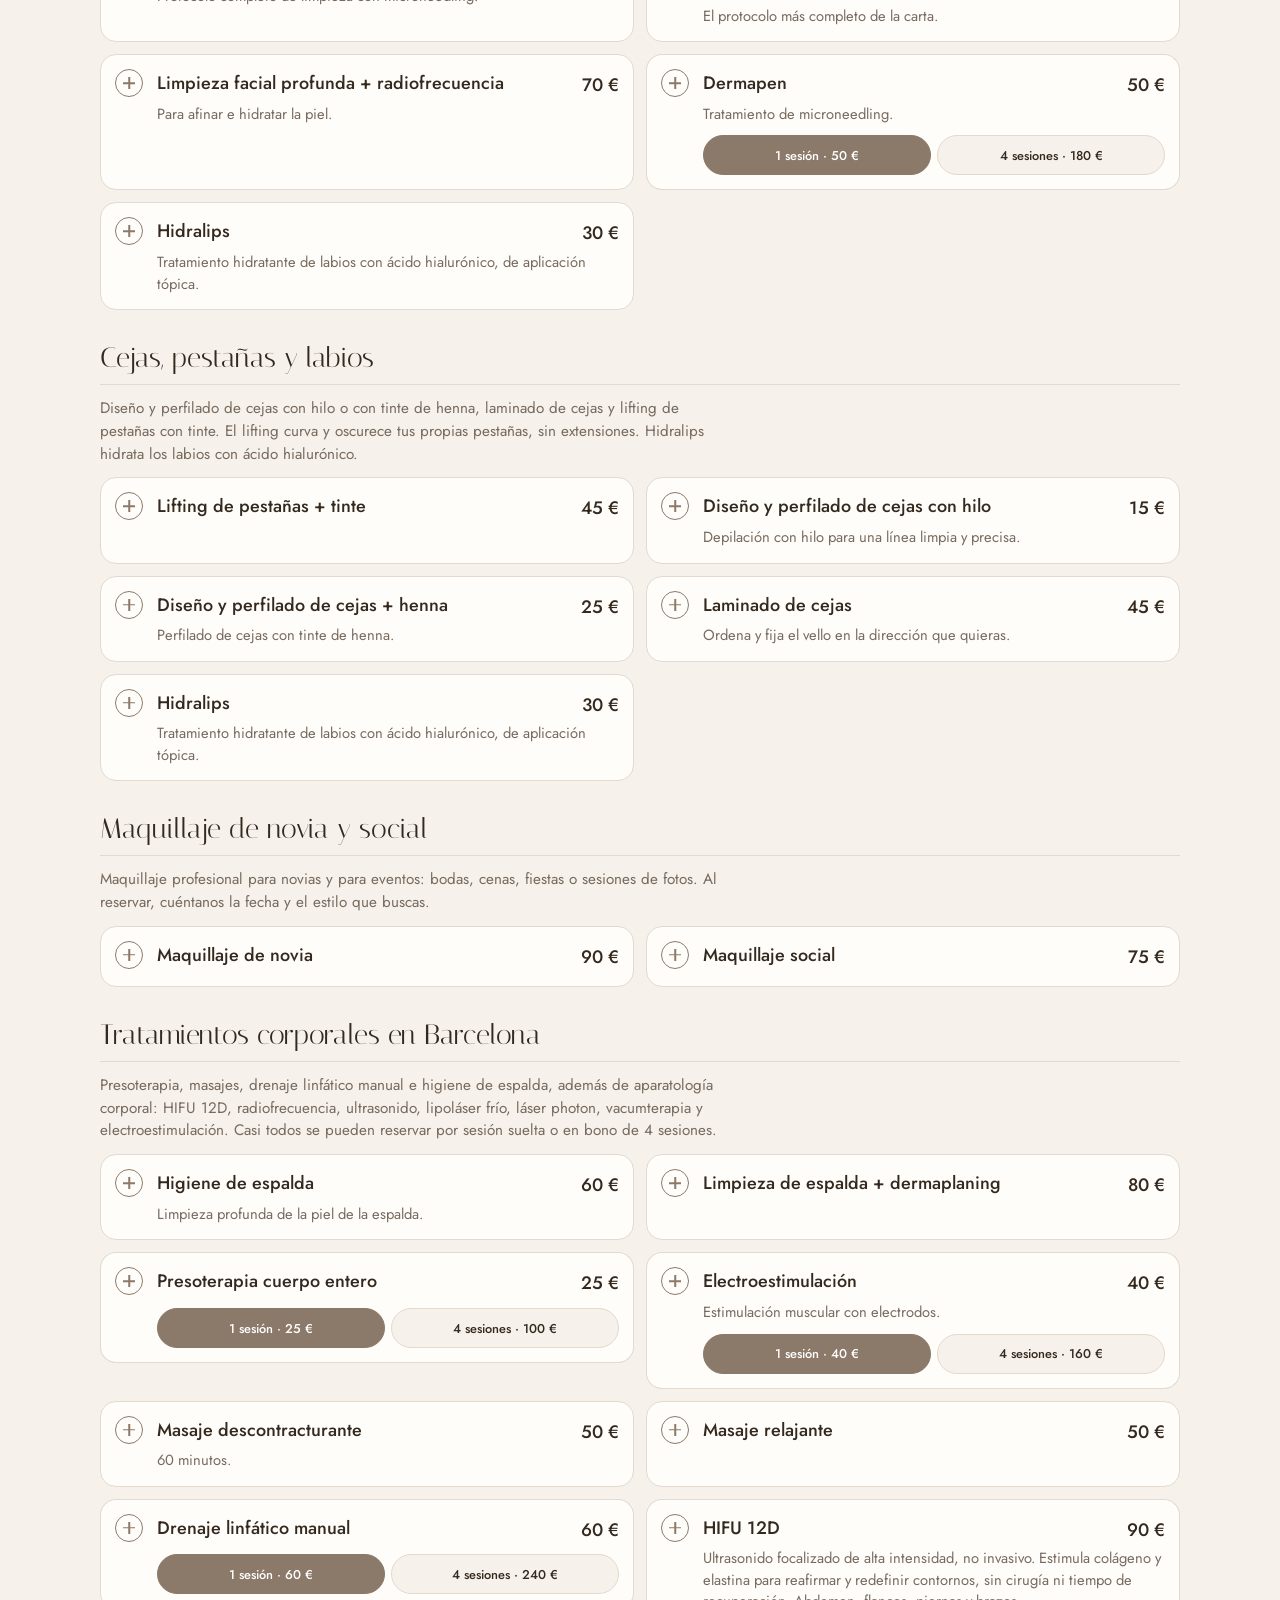
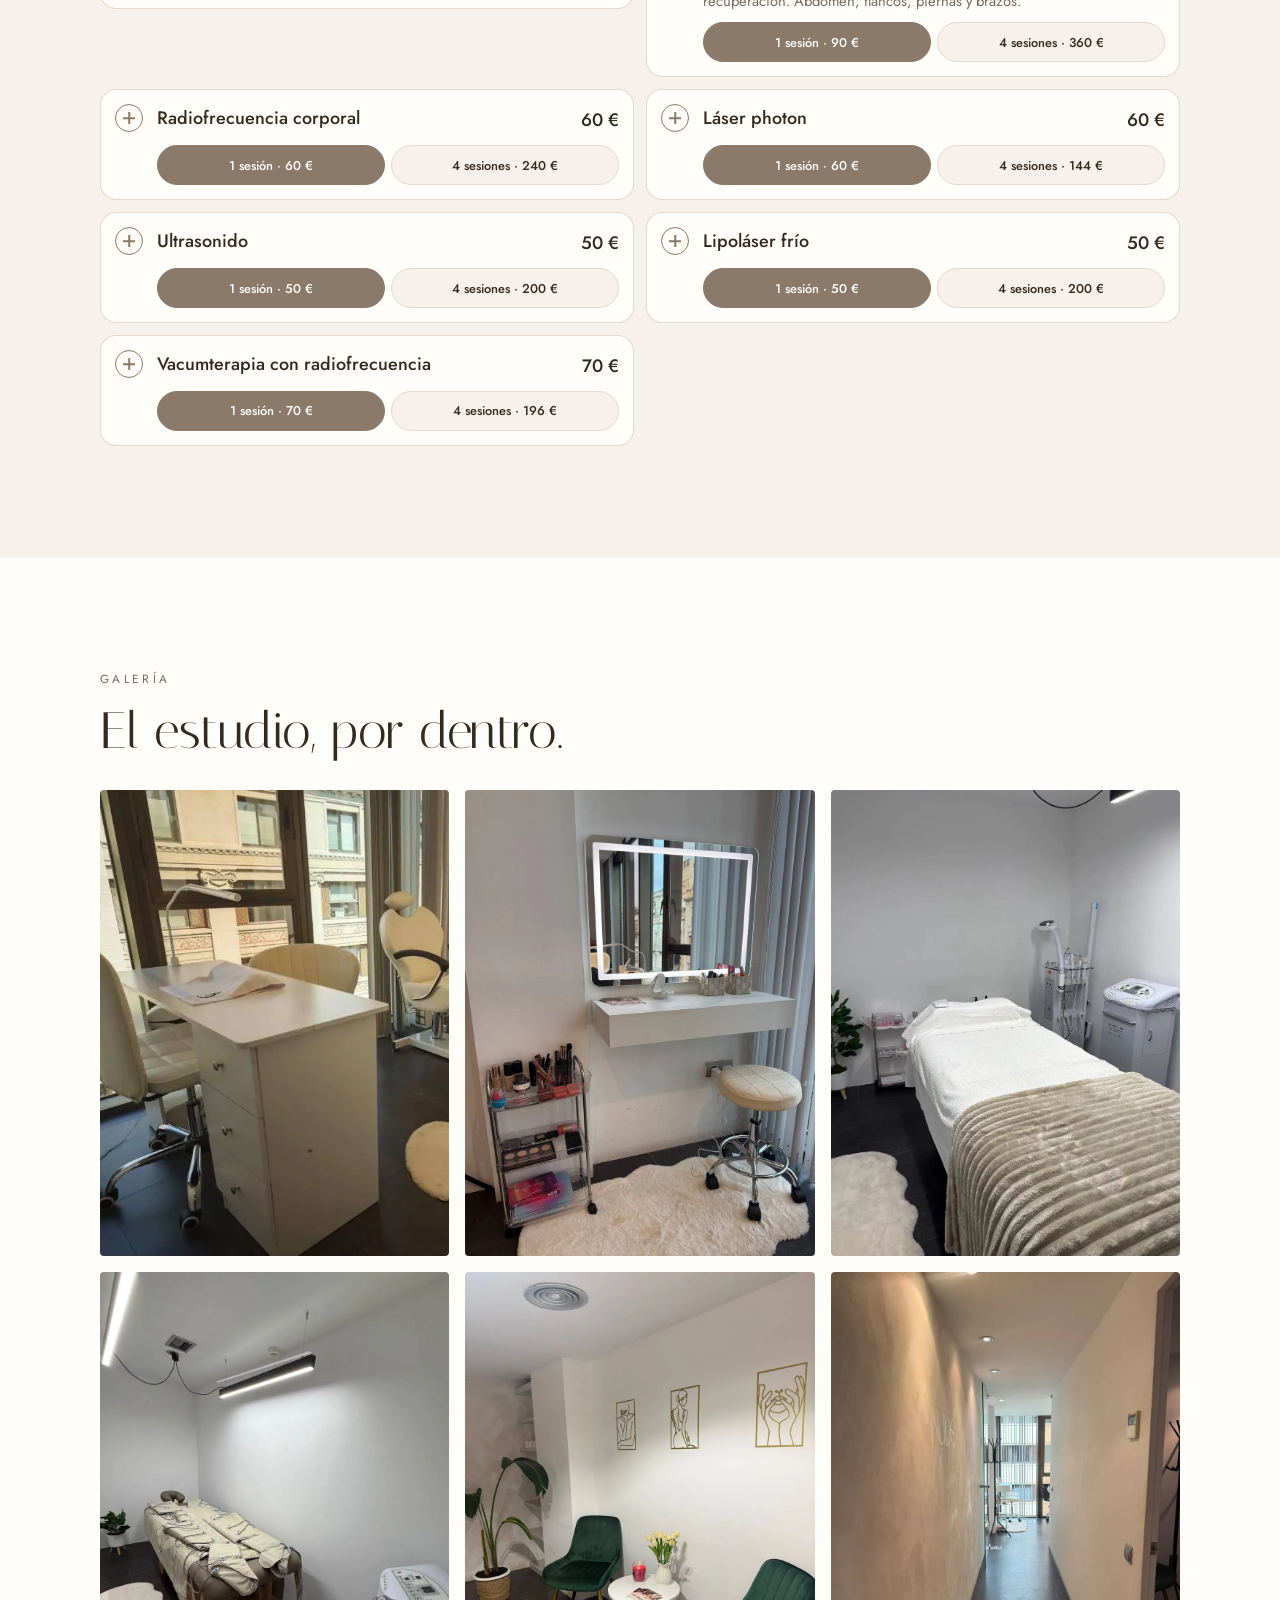
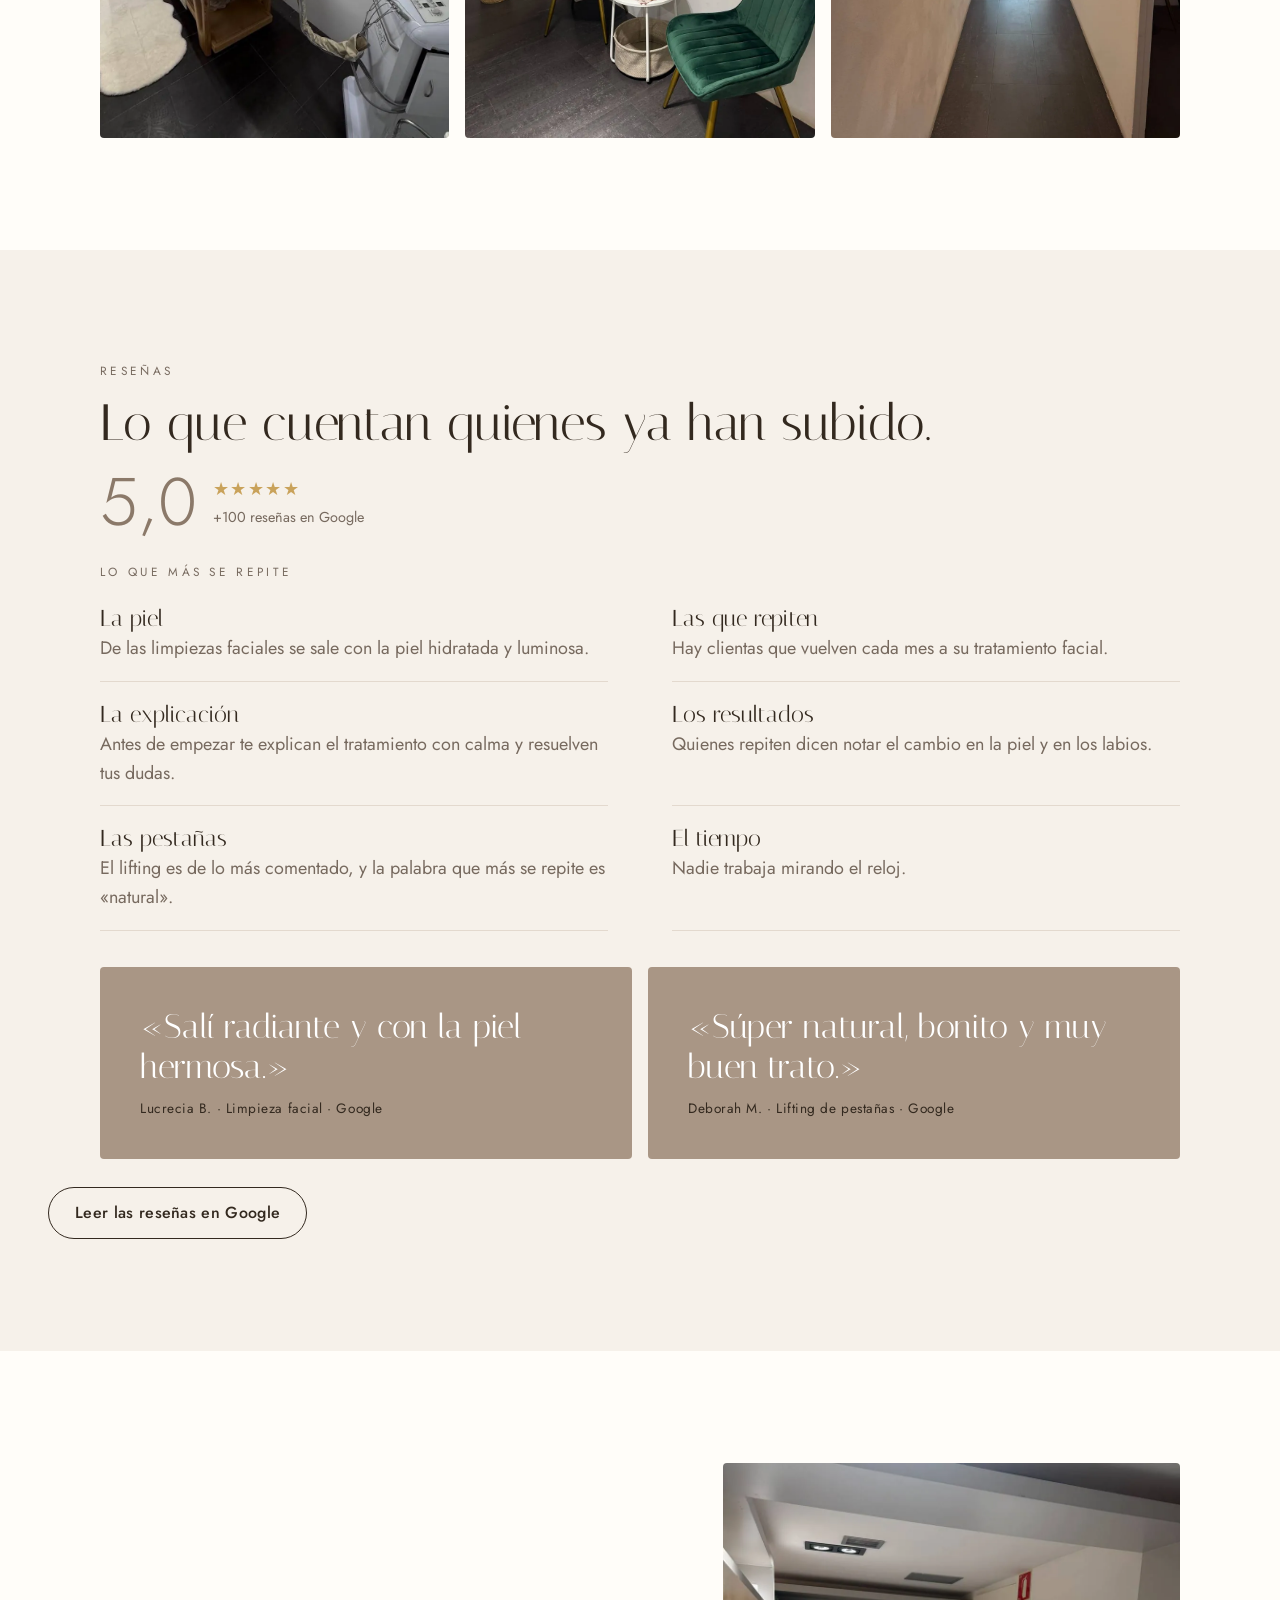
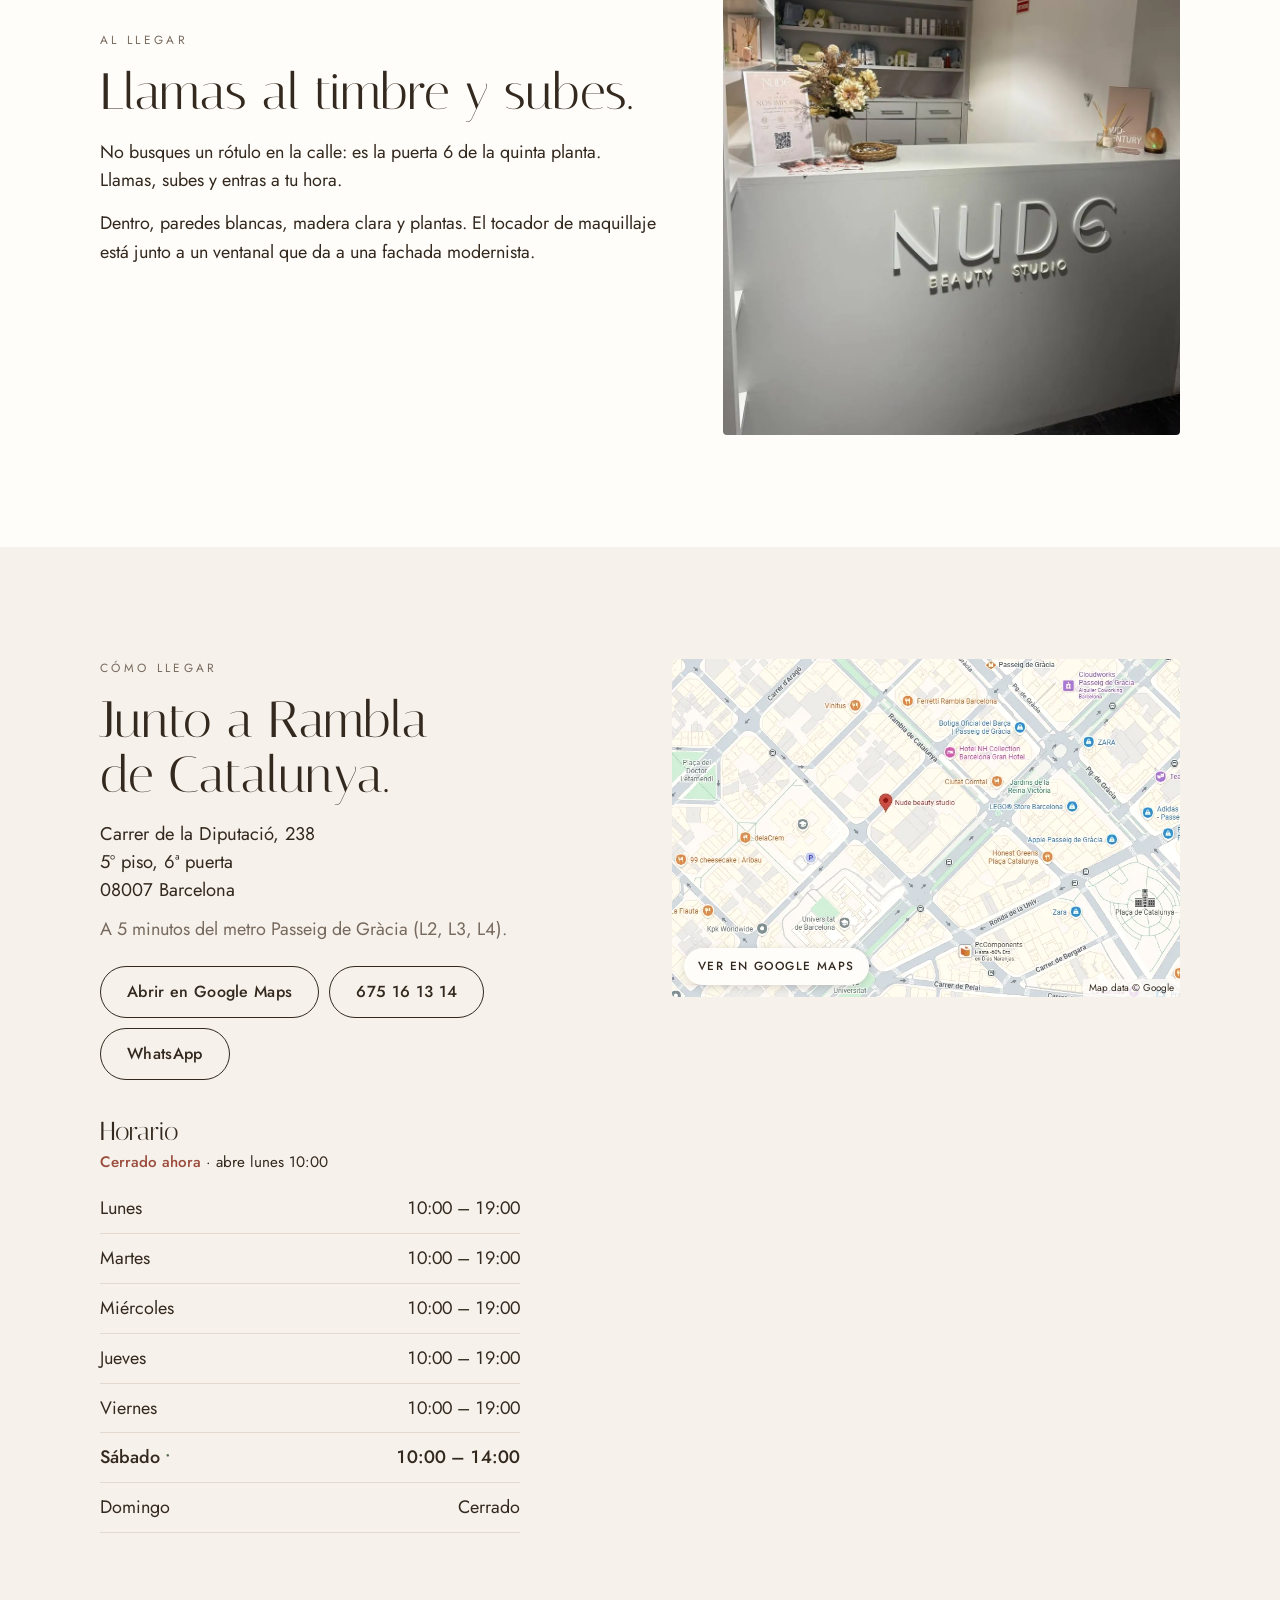
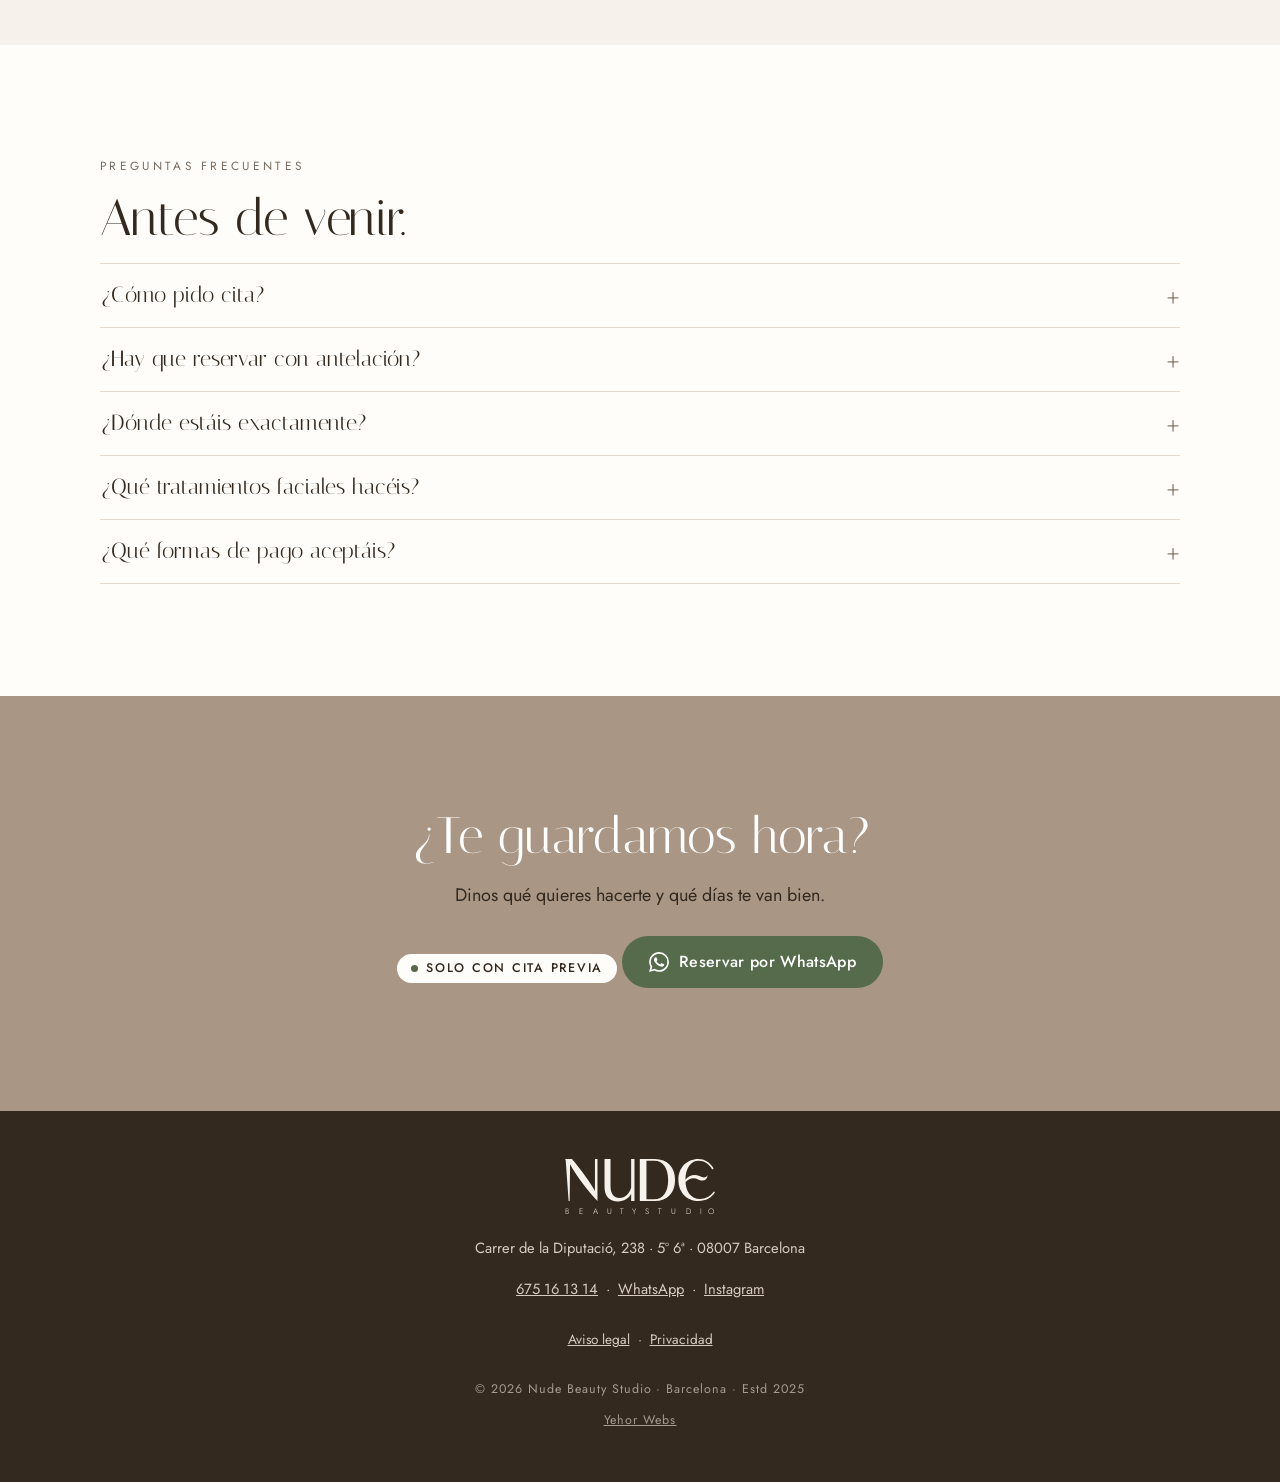
==== commit dd5ddc19: "Add Pack mirada perfecta offer with countdown until 31 October Co-Authored-By: Claude Opus 5.5 <nore" ====
--- a/index.html
+++ b/index.html
@@ -17,7 +17,7 @@
 <meta property="og:description" content="Centro de estética en el Eixample de Barcelona: limpieza facial, cejas, lifting de pestañas, tratamientos corporales y maquillaje de novia. Solo con cita.">
 <meta property="og:url" content="https://nudebeautybcn.com/">
 <meta property="og:locale" content="es_ES">
-<script type="application/ld+json">{"@context":"https://schema.org","@type":"BeautySalon","@id":"https://nudebeautybcn.com/#salon","name":"Nude Beauty Studio","description":"Centro de estética en el Eixample de Barcelona: limpieza facial, cejas, lifting de pestañas, tratamientos corporales y maquillaje de novia. Solo con cita.","url":"https://nudebeautybcn.com/","telephone":"+34675161314","priceRange":"€€","paymentAccepted":"Cash, Credit Card, Debit Card, Visa, Mastercard, NFC mobile payments","image":"https://nudebeautybcn.com/img/00-recepcion.webp","address":{"@type":"PostalAddress","streetAddress":"Carrer de la Diputació, 238, 5º 6ª","addressLocality":"Barcelona","addressRegion":"Barcelona","postalCode":"08007","addressCountry":"ES"},"geo":{"@type":"GeoCoordinates","latitude":41.3885,"longitude":2.1647},"hasMap":"https://maps.app.goo.gl/gT3hE2o65boG1eyQA","openingHoursSpecification":[{"@type":"OpeningHoursSpecification","dayOfWeek":["Monday","Tuesday","Wednesday","Thursday","Friday"],"opens":"10:00","closes":"19:00"},{"@type":"OpeningHoursSpecification","dayOfWeek":"Saturday","opens":"10:00","closes":"14:00"}],"sameAs":["https://www.instagram.com/nude.beautybcn","https://maps.app.goo.gl/gT3hE2o65boG1eyQA","https://www.treatwell.es/establecimiento/nude-beauty-studio/"],"hasOfferCatalog":{"@type":"OfferCatalog","name":"Servicios","itemListElement":[{"@type":"OfferCatalog","name":"Limpieza facial en Barcelona","itemListElement":[{"@type":"Offer","itemOffered":{"@type":"Service","name":"Limpieza facial profunda"},"priceCurrency":"EUR","price":60},{"@type":"Offer","itemOffered":{"@type":"Service","name":"Limpieza facial profunda + dermaplaning"},"priceCurrency":"EUR","price":75},{"@type":"Offer","itemOffered":{"@type":"Service","name":"Limpieza facial profunda + dermapen"},"priceCurrency":"EUR","price":90},{"@type":"Offer","itemOffered":{"@type":"Service","name":"Limpieza facial profunda + dermaplaning + dermapen"},"priceCurrency":"EUR","price":120},{"@type":"Offer","itemOffered":{"@type":"Service","name":"Limpieza facial profunda + radiofrecuencia"},"priceCurrency":"EUR","price":70},{"@type":"Offer","itemOffered":{"@type":"Service","name":"Dermapen"},"priceCurrency":"EUR","price":50},{"@type":"Offer","itemOffered":{"@type":"Service","name":"Dermapen (4 sesiones)"},"priceCurrency":"EUR","price":180},{"@type":"Offer","itemOffered":{"@type":"Service","name":"Hidralips"},"priceCurrency":"EUR","price":30}]},{"@type":"OfferCatalog","name":"Cejas, pestañas y labios","itemListElement":[{"@type":"Offer","itemOffered":{"@type":"Service","name":"Lifting de pestañas + tinte"},"priceCurrency":"EUR","price":45},{"@type":"Offer","itemOffered":{"@type":"Service","name":"Diseño y perfilado de cejas con hilo"},"priceCurrency":"EUR","price":15},{"@type":"Offer","itemOffered":{"@type":"Service","name":"Diseño y perfilado de cejas + henna"},"priceCurrency":"EUR","price":25},{"@type":"Offer","itemOffered":{"@type":"Service","name":"Laminado de cejas"},"priceCurrency":"EUR","price":45},{"@type":"Offer","itemOffered":{"@type":"Service","name":"Hidralips"},"priceCurrency":"EUR","price":30}]},{"@type":"OfferCatalog","name":"Maquillaje de novia y social","itemListElement":[{"@type":"Offer","itemOffered":{"@type":"Service","name":"Maquillaje de novia"},"priceCurrency":"EUR","price":90},{"@type":"Offer","itemOffered":{"@type":"Service","name":"Maquillaje social"},"priceCurrency":"EUR","price":75}]},{"@type":"OfferCatalog","name":"Tratamientos corporales en Barcelona","itemListElement":[{"@type":"Offer","itemOffered":{"@type":"Service","name":"Higiene de espalda"},"priceCurrency":"EUR","price":60},{"@type":"Offer","itemOffered":{"@type":"Service","name":"Limpieza de espalda + dermaplaning"},"priceCurrency":"EUR","price":80},{"@type":"Offer","itemOffered":{"@type":"Service","name":"Presoterapia cuerpo entero"},"priceCurrency":"EUR","price":25},{"@type":"Offer","itemOffered":{"@type":"Service","name":"Presoterapia cuerpo entero (4 sesiones)"},"priceCurrency":"EUR","price":100},{"@type":"Offer","itemOffered":{"@type":"Service","name":"Electroestimulación"},"priceCurrency":"EUR","price":40},{"@type":"Offer","itemOffered":{"@type":"Service","name":"Electroestimulación (4 sesiones)"},"priceCurrency":"EUR","price":160},{"@type":"Offer","itemOffered":{"@type":"Service","name":"Masaje descontracturante"},"priceCurrency":"EUR","price":50},{"@type":"Offer","itemOffered":{"@type":"Service","name":"Masaje relajante"},"priceCurrency":"EUR","price":50},{"@type":"Offer","itemOffered":{"@type":"Service","name":"Drenaje linfático manual"},"priceCurrency":"EUR","price":60},{"@type":"Offer","itemOffered":{"@type":"Service","name":"Drenaje linfático manual (4 sesiones)"},"priceCurrency":"EUR","price":240},{"@type":"Offer","itemOffered":{"@type":"Service","name":"HIFU 12D"},"priceCurrency":"EUR","price":90},{"@type":"Offer","itemOffered":{"@type":"Service","name":"HIFU 12D (4 sesiones)"},"priceCurrency":"EUR","price":360},{"@type":"Offer","itemOffered":{"@type":"Service","name":"Radiofrecuencia corporal"},"priceCurrency":"EUR","price":60},{"@type":"Offer","itemOffered":{"@type":"Service","name":"Radiofrecuencia corporal (4 sesiones)"},"priceCurrency":"EUR","price":240},{"@type":"Offer","itemOffered":{"@type":"Service","name":"Láser photon"},"priceCurrency":"EUR","price":60},{"@type":"Offer","itemOffered":{"@type":"Service","name":"Láser photon (4 sesiones)"},"priceCurrency":"EUR","price":144},{"@type":"Offer","itemOffered":{"@type":"Service","name":"Ultrasonido"},"priceCurrency":"EUR","price":50},{"@type":"Offer","itemOffered":{"@type":"Service","name":"Ultrasonido (4 sesiones)"},"priceCurrency":"EUR","price":200},{"@type":"Offer","itemOffered":{"@type":"Service","name":"Lipoláser frío"},"priceCurrency":"EUR","price":50},{"@type":"Offer","itemOffered":{"@type":"Service","name":"Lipoláser frío (4 sesiones)"},"priceCurrency":"EUR","price":200},{"@type":"Offer","itemOffered":{"@type":"Service","name":"Vacumterapia con radiofrecuencia"},"priceCurrency":"EUR","price":70},{"@type":"Offer","itemOffered":{"@type":"Service","name":"Vacumterapia con radiofrecuencia (4 sesiones)"},"priceCurrency":"EUR","price":196}]}]}}</script>
+<script type="application/ld+json">{"@context":"https://schema.org","@type":"BeautySalon","@id":"https://nudebeautybcn.com/#salon","name":"Nude Beauty Studio","description":"Centro de estética en el Eixample de Barcelona: limpieza facial, cejas, lifting de pestañas, tratamientos corporales y maquillaje de novia. Solo con cita.","url":"https://nudebeautybcn.com/","telephone":"+34675161314","priceRange":"€€","paymentAccepted":"Cash, Credit Card, Debit Card, Visa, Mastercard, NFC mobile payments","image":"https://nudebeautybcn.com/img/00-recepcion.webp","address":{"@type":"PostalAddress","streetAddress":"Carrer de la Diputació, 238, 5º 6ª","addressLocality":"Barcelona","addressRegion":"Barcelona","postalCode":"08007","addressCountry":"ES"},"geo":{"@type":"GeoCoordinates","latitude":41.3885,"longitude":2.1647},"hasMap":"https://maps.app.goo.gl/gT3hE2o65boG1eyQA","openingHoursSpecification":[{"@type":"OpeningHoursSpecification","dayOfWeek":["Monday","Tuesday","Wednesday","Thursday","Friday"],"opens":"10:00","closes":"19:00"},{"@type":"OpeningHoursSpecification","dayOfWeek":"Saturday","opens":"10:00","closes":"14:00"}],"sameAs":["https://www.instagram.com/nude.beautybcn","https://maps.app.goo.gl/gT3hE2o65boG1eyQA","https://www.treatwell.es/establecimiento/nude-beauty-studio/"],"hasOfferCatalog":{"@type":"OfferCatalog","name":"Servicios","itemListElement":[{"@type":"OfferCatalog","name":"Limpieza facial en Barcelona","itemListElement":[{"@type":"Offer","itemOffered":{"@type":"Service","name":"Limpieza facial profunda"},"priceCurrency":"EUR","price":60},{"@type":"Offer","itemOffered":{"@type":"Service","name":"Limpieza facial profunda + dermaplaning"},"priceCurrency":"EUR","price":75},{"@type":"Offer","itemOffered":{"@type":"Service","name":"Limpieza facial profunda + dermapen"},"priceCurrency":"EUR","price":90},{"@type":"Offer","itemOffered":{"@type":"Service","name":"Limpieza facial profunda + dermaplaning + dermapen"},"priceCurrency":"EUR","price":120},{"@type":"Offer","itemOffered":{"@type":"Service","name":"Limpieza facial profunda + radiofrecuencia"},"priceCurrency":"EUR","price":70},{"@type":"Offer","itemOffered":{"@type":"Service","name":"Dermapen"},"priceCurrency":"EUR","price":50},{"@type":"Offer","itemOffered":{"@type":"Service","name":"Dermapen (4 sesiones)"},"priceCurrency":"EUR","price":180},{"@type":"Offer","itemOffered":{"@type":"Service","name":"Hidralips"},"priceCurrency":"EUR","price":30}]},{"@type":"OfferCatalog","name":"Cejas, pestañas y labios","itemListElement":[{"@type":"Offer","itemOffered":{"@type":"Service","name":"Pack mirada perfecta"},"priceCurrency":"EUR","price":48,"priceValidUntil":"2026-10-31"},{"@type":"Offer","itemOffered":{"@type":"Service","name":"Lifting de pestañas + tinte"},"priceCurrency":"EUR","price":45},{"@type":"Offer","itemOffered":{"@type":"Service","name":"Diseño y perfilado de cejas con hilo"},"priceCurrency":"EUR","price":15},{"@type":"Offer","itemOffered":{"@type":"Service","name":"Diseño y perfilado de cejas + henna"},"priceCurrency":"EUR","price":25},{"@type":"Offer","itemOffered":{"@type":"Service","name":"Laminado de cejas"},"priceCurrency":"EUR","price":45},{"@type":"Offer","itemOffered":{"@type":"Service","name":"Hidralips"},"priceCurrency":"EUR","price":30}]},{"@type":"OfferCatalog","name":"Maquillaje de novia y social","itemListElement":[{"@type":"Offer","itemOffered":{"@type":"Service","name":"Maquillaje de novia"},"priceCurrency":"EUR","price":90},{"@type":"Offer","itemOffered":{"@type":"Service","name":"Maquillaje social"},"priceCurrency":"EUR","price":75}]},{"@type":"OfferCatalog","name":"Tratamientos corporales en Barcelona","itemListElement":[{"@type":"Offer","itemOffered":{"@type":"Service","name":"Higiene de espalda"},"priceCurrency":"EUR","price":60},{"@type":"Offer","itemOffered":{"@type":"Service","name":"Limpieza de espalda + dermaplaning"},"priceCurrency":"EUR","price":80},{"@type":"Offer","itemOffered":{"@type":"Service","name":"Presoterapia cuerpo entero"},"priceCurrency":"EUR","price":25},{"@type":"Offer","itemOffered":{"@type":"Service","name":"Presoterapia cuerpo entero (4 sesiones)"},"priceCurrency":"EUR","price":100},{"@type":"Offer","itemOffered":{"@type":"Service","name":"Electroestimulación"},"priceCurrency":"EUR","price":40},{"@type":"Offer","itemOffered":{"@type":"Service","name":"Electroestimulación (4 sesiones)"},"priceCurrency":"EUR","price":160},{"@type":"Offer","itemOffered":{"@type":"Service","name":"Masaje descontracturante"},"priceCurrency":"EUR","price":50},{"@type":"Offer","itemOffered":{"@type":"Service","name":"Masaje relajante"},"priceCurrency":"EUR","price":50},{"@type":"Offer","itemOffered":{"@type":"Service","name":"Drenaje linfático manual"},"priceCurrency":"EUR","price":60},{"@type":"Offer","itemOffered":{"@type":"Service","name":"Drenaje linfático manual (4 sesiones)"},"priceCurrency":"EUR","price":240},{"@type":"Offer","itemOffered":{"@type":"Service","name":"HIFU 12D"},"priceCurrency":"EUR","price":90},{"@type":"Offer","itemOffered":{"@type":"Service","name":"HIFU 12D (4 sesiones)"},"priceCurrency":"EUR","price":360},{"@type":"Offer","itemOffered":{"@type":"Service","name":"Radiofrecuencia corporal"},"priceCurrency":"EUR","price":60},{"@type":"Offer","itemOffered":{"@type":"Service","name":"Radiofrecuencia corporal (4 sesiones)"},"priceCurrency":"EUR","price":240},{"@type":"Offer","itemOffered":{"@type":"Service","name":"Láser photon"},"priceCurrency":"EUR","price":60},{"@type":"Offer","itemOffered":{"@type":"Service","name":"Láser photon (4 sesiones)"},"priceCurrency":"EUR","price":144},{"@type":"Offer","itemOffered":{"@type":"Service","name":"Ultrasonido"},"priceCurrency":"EUR","price":50},{"@type":"Offer","itemOffered":{"@type":"Service","name":"Ultrasonido (4 sesiones)"},"priceCurrency":"EUR","price":200},{"@type":"Offer","itemOffered":{"@type":"Service","name":"Lipoláser frío"},"priceCurrency":"EUR","price":50},{"@type":"Offer","itemOffered":{"@type":"Service","name":"Lipoláser frío (4 sesiones)"},"priceCurrency":"EUR","price":200},{"@type":"Offer","itemOffered":{"@type":"Service","name":"Vacumterapia con radiofrecuencia"},"priceCurrency":"EUR","price":70},{"@type":"Offer","itemOffered":{"@type":"Service","name":"Vacumterapia con radiofrecuencia (4 sesiones)"},"priceCurrency":"EUR","price":196}]}]}}</script>
 <script type="application/ld+json">{"@context":"https://schema.org","@type":"WebSite","name":"Nude Beauty Studio","alternateName":"Nude Beauty BCN","url":"https://nudebeautybcn.com/"}</script>
 <script type="application/ld+json">{"@context":"https://schema.org","@type":"FAQPage","mainEntity":[{"@type":"Question","name":"¿Cómo pido cita?","acceptedAnswer":{"@type":"Answer","text":"Por WhatsApp o por teléfono, en el 675 16 13 14. En la carta de servicios puedes marcar lo que te interesa y enviarnos la selección; te respondemos con día y hora."}},{"@type":"Question","name":"¿Hay que reservar con antelación?","acceptedAnswer":{"@type":"Answer","text":"Sí. Atendemos solo con cita previa, así que escríbenos antes de venir y te decimos la primera hora libre."}},{"@type":"Question","name":"¿Dónde estáis exactamente?","acceptedAnswer":{"@type":"Answer","text":"En Carrer de la Diputació 238, 5º piso, 6ª puerta, 08007 Barcelona (Eixample), junto a Rambla de Catalunya y a 5 minutos del metro Passeig de Gràcia (L2, L3, L4). No hay rótulo en la calle: llama al timbre y sube."}},{"@type":"Question","name":"¿Qué tratamientos faciales hacéis?","acceptedAnswer":{"@type":"Answer","text":"Limpieza facial profunda, sola o combinada con dermaplaning, dermapen (microneedling) o radiofrecuencia; dermapen en sesión suelta o en bono de 4 sesiones; e Hidralips para los labios. Los precios están en la carta."}},{"@type":"Question","name":"¿Qué formas de pago aceptáis?","acceptedAnswer":{"@type":"Answer","text":"Efectivo, tarjeta de débito y de crédito (Visa y Mastercard) y pago con el móvil sin contacto. No aceptamos cheques."}}]}</script>
 <meta name="theme-color" content="#A99685">
@@ -92,11 +92,25 @@
     <p class="hero__foot">Barcelona<br>Estd 2025</p>
   </section>
 
+
+  <section class="promo js-promo" id="oferta" data-ends="2026-10-31T23:59:59+01:00">
+    <div class="promo__card">
+      <p class="promo__badge">−20%</p>
+      <p class="eyebrow">Oferta hasta el 31 de octubre</p>
+      <h2>Pack mirada perfecta</h2>
+      <p class="promo__desc">Lifting de pestañas + tinte + nutrición + diseño y perfilado de cejas con hilo.</p>
+      <p class="promo__price"><s>60 €</s> <strong>48 €</strong></p>
+      <p class="promo__label">Termina en</p>
+      <div class="promo__timer" role="timer"><span><b data-u="0">00</b><small>días</small></span><span><b data-u="1">00</b><small>horas</small></span><span><b data-u="2">00</b><small>min</small></span><span><b data-u="3">00</b><small>seg</small></span></div>
+      <a class="btn btn--wa promo__cta" href="https://wa.me/34675161314?text=Hola%2C%20quiero%20reservar%20el%20Pack%20mirada%20perfecta%20(48%20%E2%82%AC)." target="_blank" rel="noopener noreferrer"><svg class="ic" aria-hidden="true"><use href="#ic-wa"/></svg><span>Reservar el pack</span></a>
+    </div>
+  </section>
+
   <section class="menu" id="servicios">
     <p class="eyebrow">Servicios</p>
     <h2>La carta, con precios.</h2>
     <p class="lede">Marca lo que te interese y envíanos la selección por WhatsApp. Te respondemos con día y hora.</p>
-    <nav class="tabs" id="tabs" aria-label="Categorías"><a href="#cat-faciales" data-cat="faciales">Faciales<small>7</small></a><a href="#cat-mirada" data-cat="mirada">Pestañas, cejas y labios<small>5</small></a><a href="#cat-maquillaje" data-cat="maquillaje">Maquillaje<small>2</small></a><a href="#cat-corporal" data-cat="corporal">Corporal<small>13</small></a></nav>
+    <nav class="tabs" id="tabs" aria-label="Categorías"><a href="#cat-faciales" data-cat="faciales">Faciales<small>7</small></a><a href="#cat-mirada" data-cat="mirada">Pestañas, cejas y labios<small>6</small></a><a href="#cat-maquillaje" data-cat="maquillaje">Maquillaje<small>2</small></a><a href="#cat-corporal" data-cat="corporal">Corporal<small>13</small></a></nav>
     <div class="cats" id="cats">
       <div class="cat" id="cat-faciales">
         <h2 class="cat__title">Limpieza facial en Barcelona</h2>
@@ -151,6 +165,12 @@
         <h2 class="cat__title">Cejas, pestañas y labios</h2>
         <p class="cat__intro">Diseño y perfilado de cejas con hilo o con tinte de henna, laminado de cejas y lifting de pestañas con tinte. El lifting curva y oscurece tus propias pestañas, sin extensiones. Hidralips hidrata los labios con ácido hialurónico.</p>
         <ul class="items">
+          <li class="item item--promo js-promo"><button type="button" class="item__btn" data-id="pack-mirada" aria-pressed="false">
+            <span class="item__mark" aria-hidden="true"></span>
+            <span class="item__name">Pack mirada perfecta</span>
+            <span class="item__price"><s>60 €</s> 48 €</span>
+            <span class="item__desc">Lifting de pestañas + tinte + nutrición + diseño y perfilado de cejas con hilo.</span>
+          </button></li>
           <li class="item"><button type="button" class="item__btn" data-id="lifting" aria-pressed="false">
             <span class="item__mark" aria-hidden="true"></span>
             <span class="item__name">Lifting de pestañas + tinte</span>
--- a/css/styles.css
+++ b/css/styles.css
@@ -212,6 +212,33 @@
 .item__opt[aria-pressed="true"] { background: var(--taupe-deep); border-color: var(--taupe-deep); color: #fff; }
 .item--pack:has(.item__btn[aria-pressed="true"]) .item__btn,
 .item--pack:has(.item__btn[aria-pressed="true"]) .item__opts { background: #F0E6DA; border-color: var(--taupe); box-shadow: none; }
+
+/* ---------- Limited offer ---------- */
+.promo { background: var(--cream); padding-top: 40px; padding-bottom: 8px; }
+.promo__card {
+  position: relative; max-width: 560px; padding: 28px 22px 24px; text-align: center;
+  background: var(--paper); border: 1px solid var(--taupe); border-radius: 20px;
+  box-shadow: 0 12px 32px rgba(51,41,31,.08);
+}
+.promo__badge {
+  position: absolute; top: -14px; left: 50%; transform: translateX(-50%);
+  padding: 6px 14px; border-radius: 999px; background: var(--green); color: #fff;
+  font: 500 .85rem/1 var(--sans); letter-spacing: .06em;
+}
+.promo .eyebrow { margin-top: 6px; margin-bottom: 10px; }
+.promo h2 { margin-bottom: 10px; }
+.promo__desc { color: var(--muted); max-width: 40ch; margin: 0 auto; }
+.promo__price { margin-top: 16px; display: flex; align-items: baseline; justify-content: center; gap: 12px; }
+.promo__price s { color: var(--muted); font-size: 1.25rem; text-decoration-thickness: 1.5px; }
+.promo__price strong { font: 400 3rem/1 var(--serif); color: var(--ink); }
+.promo__label { margin-top: 18px; font-size: .72rem; letter-spacing: .24em; text-transform: uppercase; color: var(--muted); }
+.promo__timer { display: flex; justify-content: center; gap: 8px; margin: 8px 0 22px; }
+.promo__timer span { display: grid; gap: 2px; min-width: 64px; padding: 10px 6px; border-radius: 12px; background: var(--cream); border: 1px solid var(--line); }
+.promo__timer b { font: 400 1.9rem/1 var(--serif); font-variant-numeric: tabular-nums; color: var(--ink); }
+.promo__timer small { font-size: .68rem; letter-spacing: .12em; text-transform: uppercase; color: var(--muted); }
+.promo__cta { width: 100%; max-width: 340px; }
+.item--promo .item__btn { border-color: var(--taupe); }
+.item__price s { color: var(--muted); font-weight: 400; margin-right: 4px; }
 
 /* ---------- Reviews ---------- */
 .score { display: flex; align-items: center; gap: 16px; margin-top: 8px; margin-bottom: 28px; }
@@ -318,6 +345,8 @@
 
 /* ---------- Larger screens ---------- */
 @media (min-width: 860px) {
+  .promo { padding-top: 72px; padding-bottom: 16px; }
+  .promo__card { padding: 40px 48px 36px; }
   :root { --gutter: 48px; --dock-h: 0px; }
   body { font-size: 18px; }
   section { padding-top: 112px; padding-bottom: 112px; }
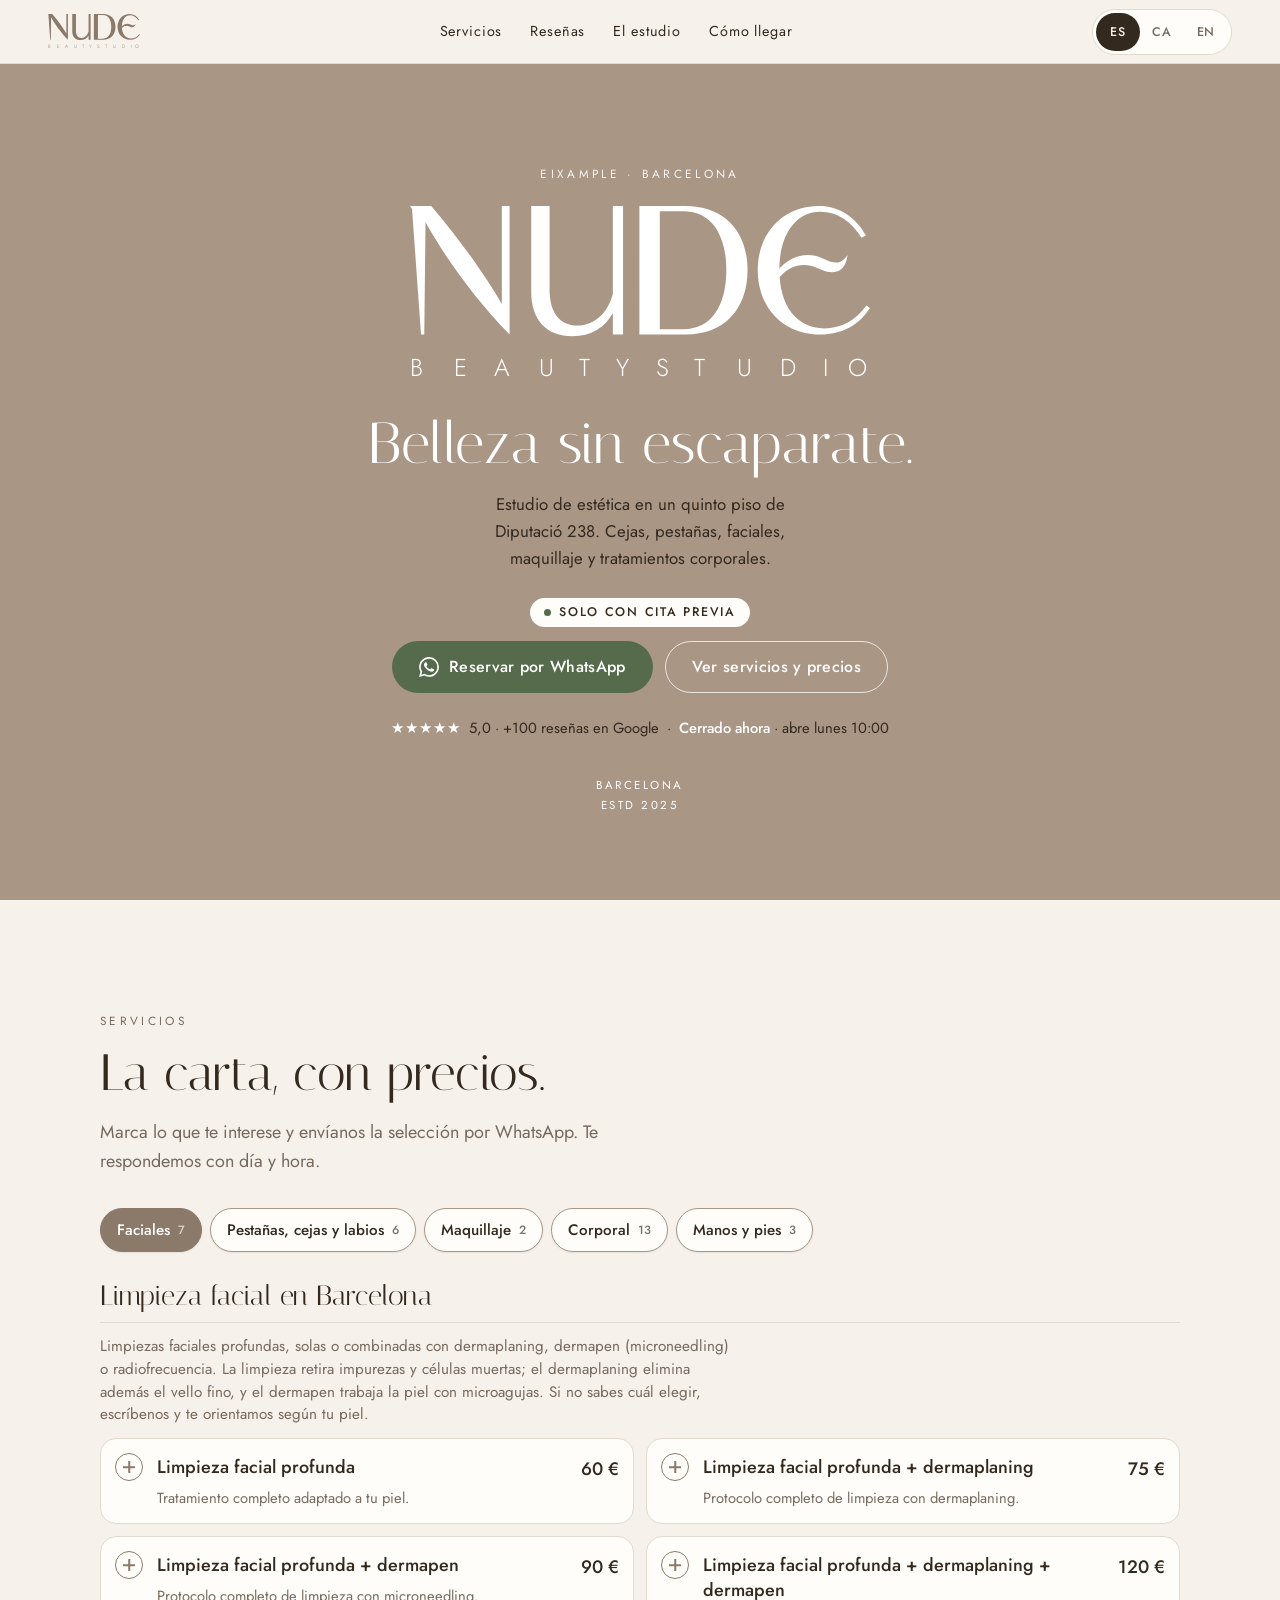
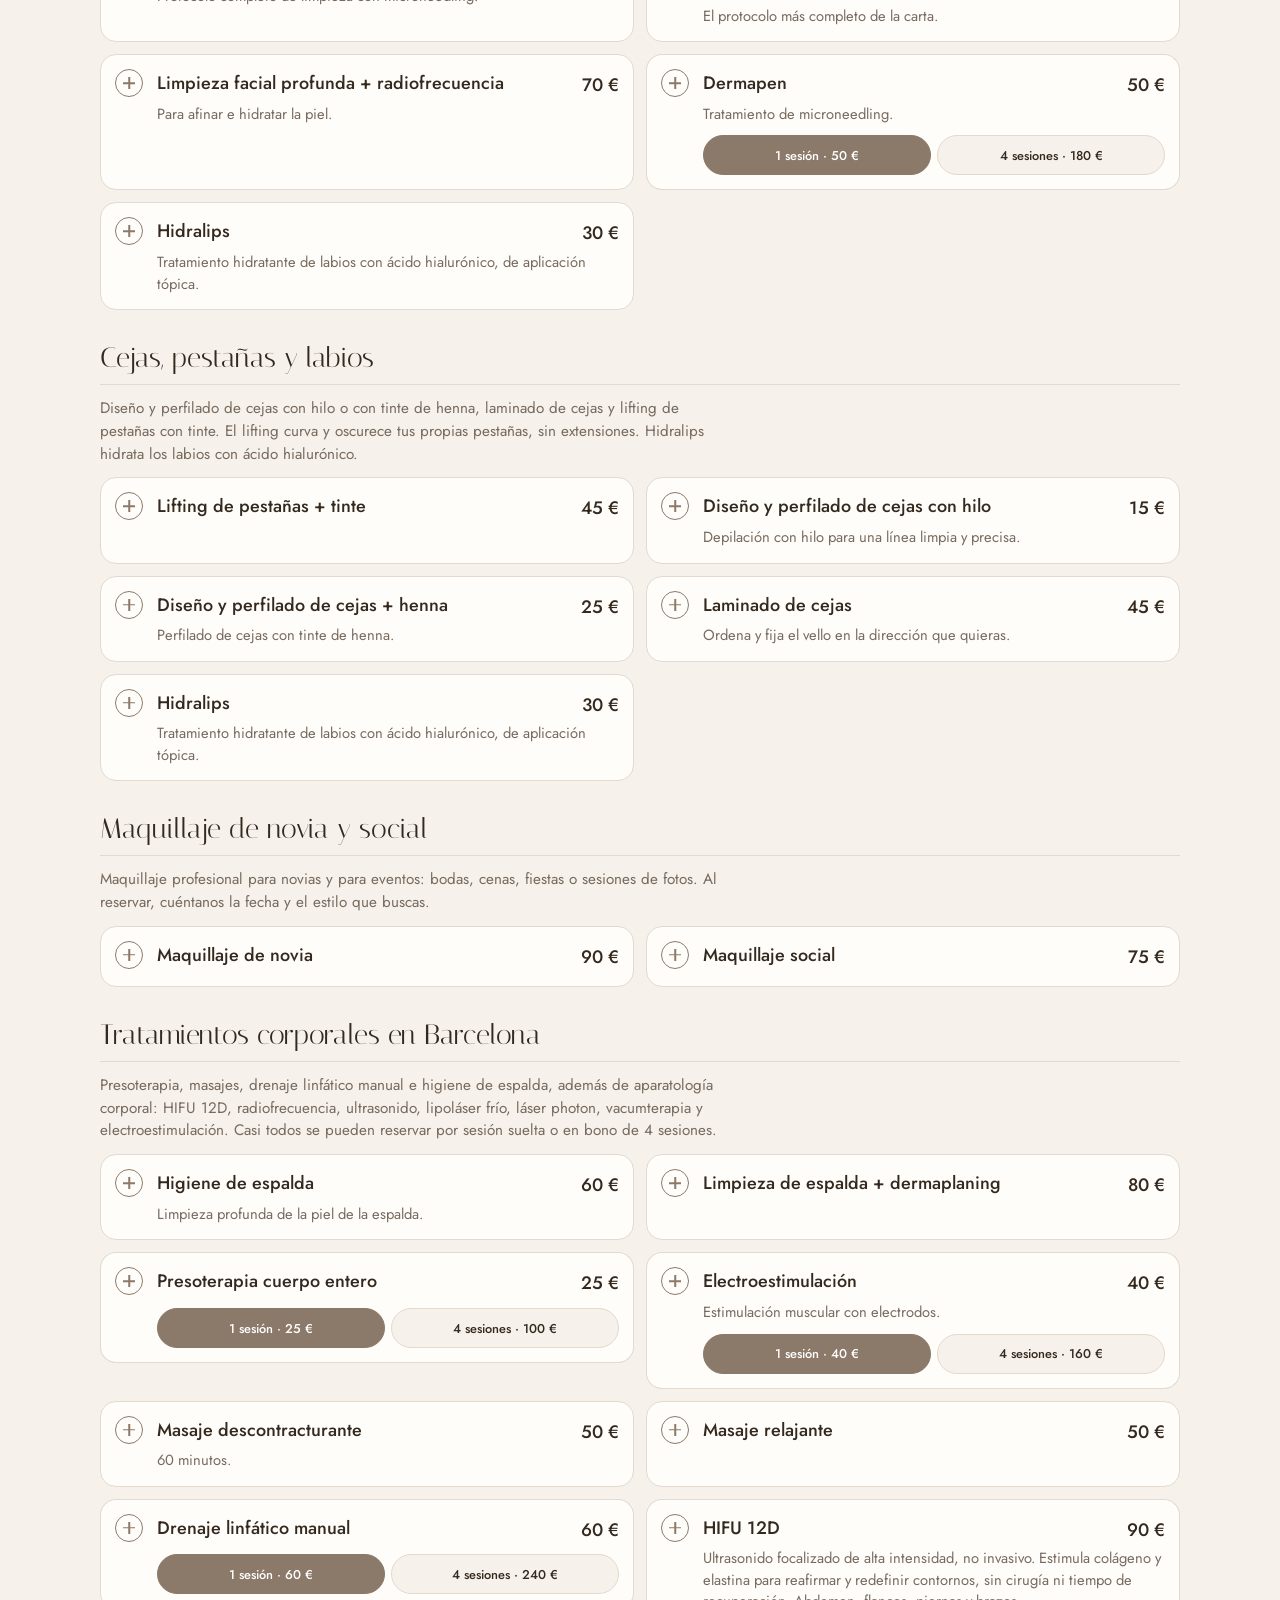
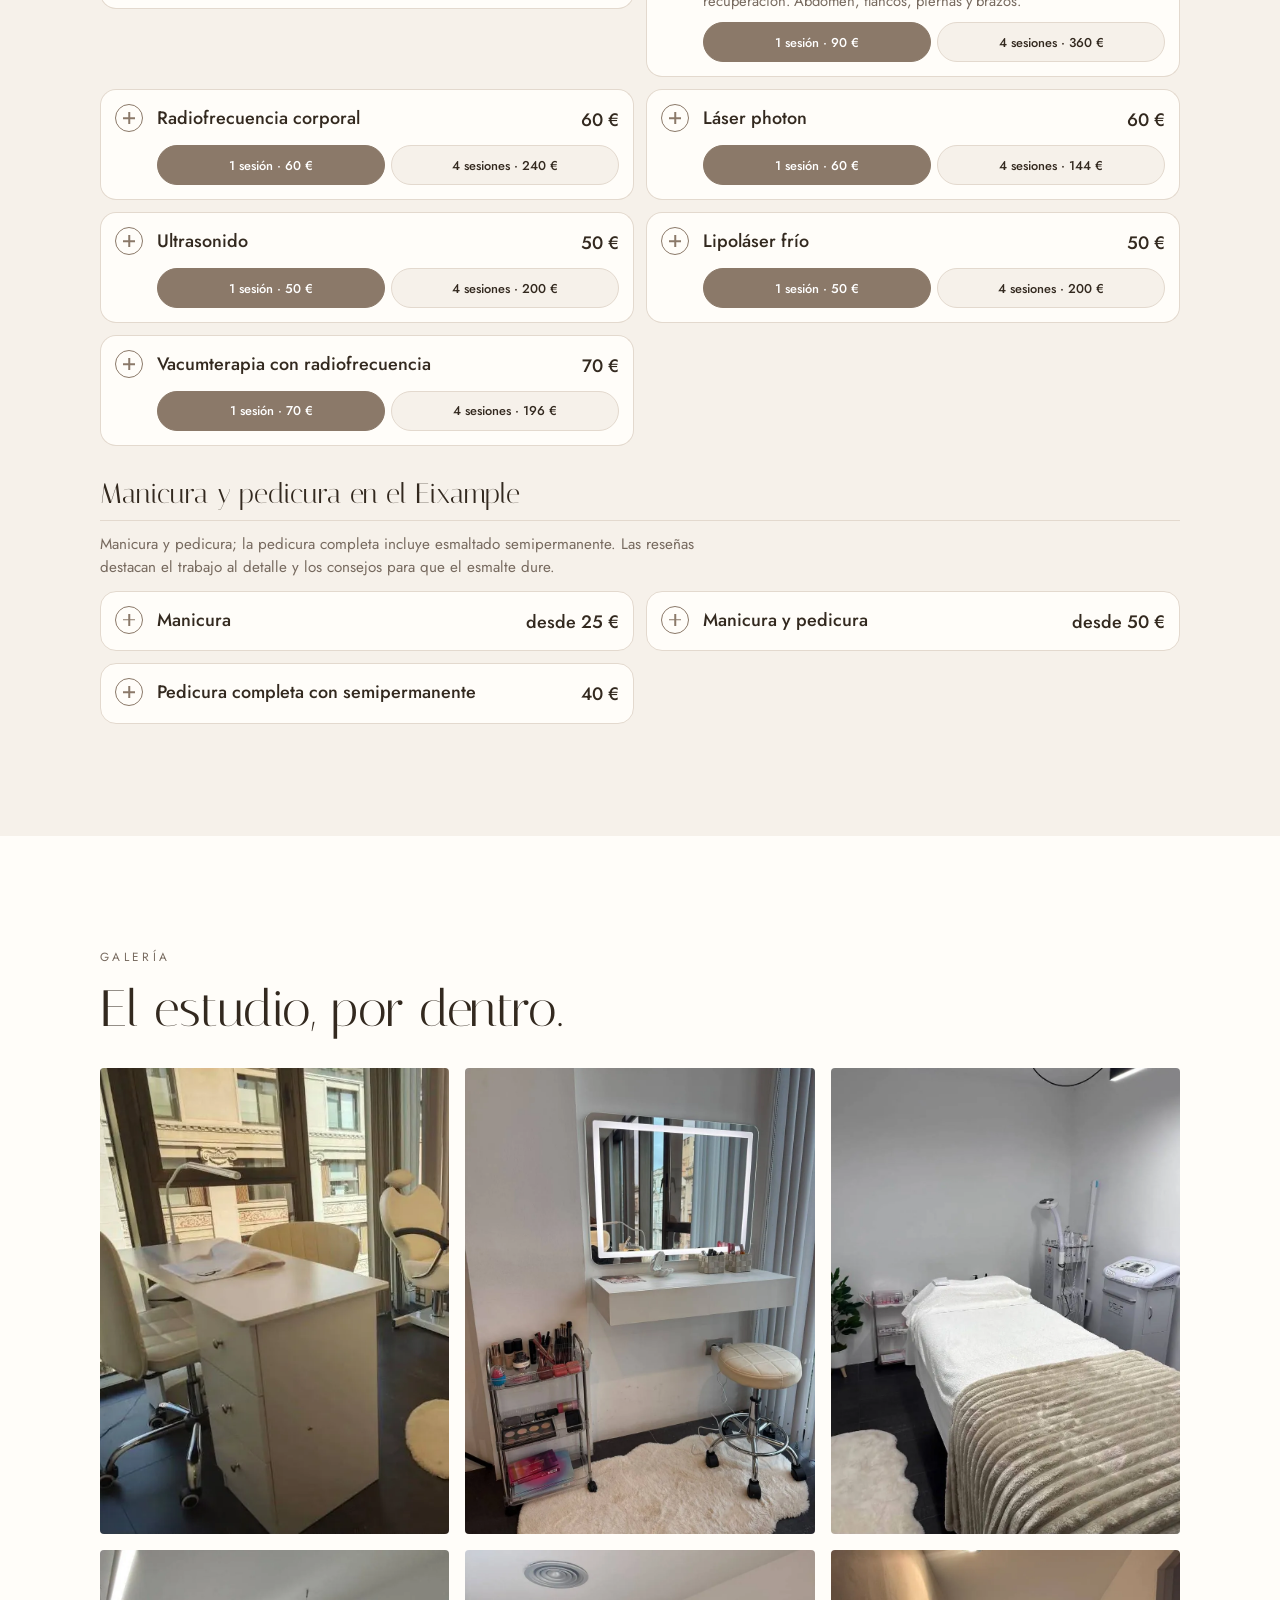
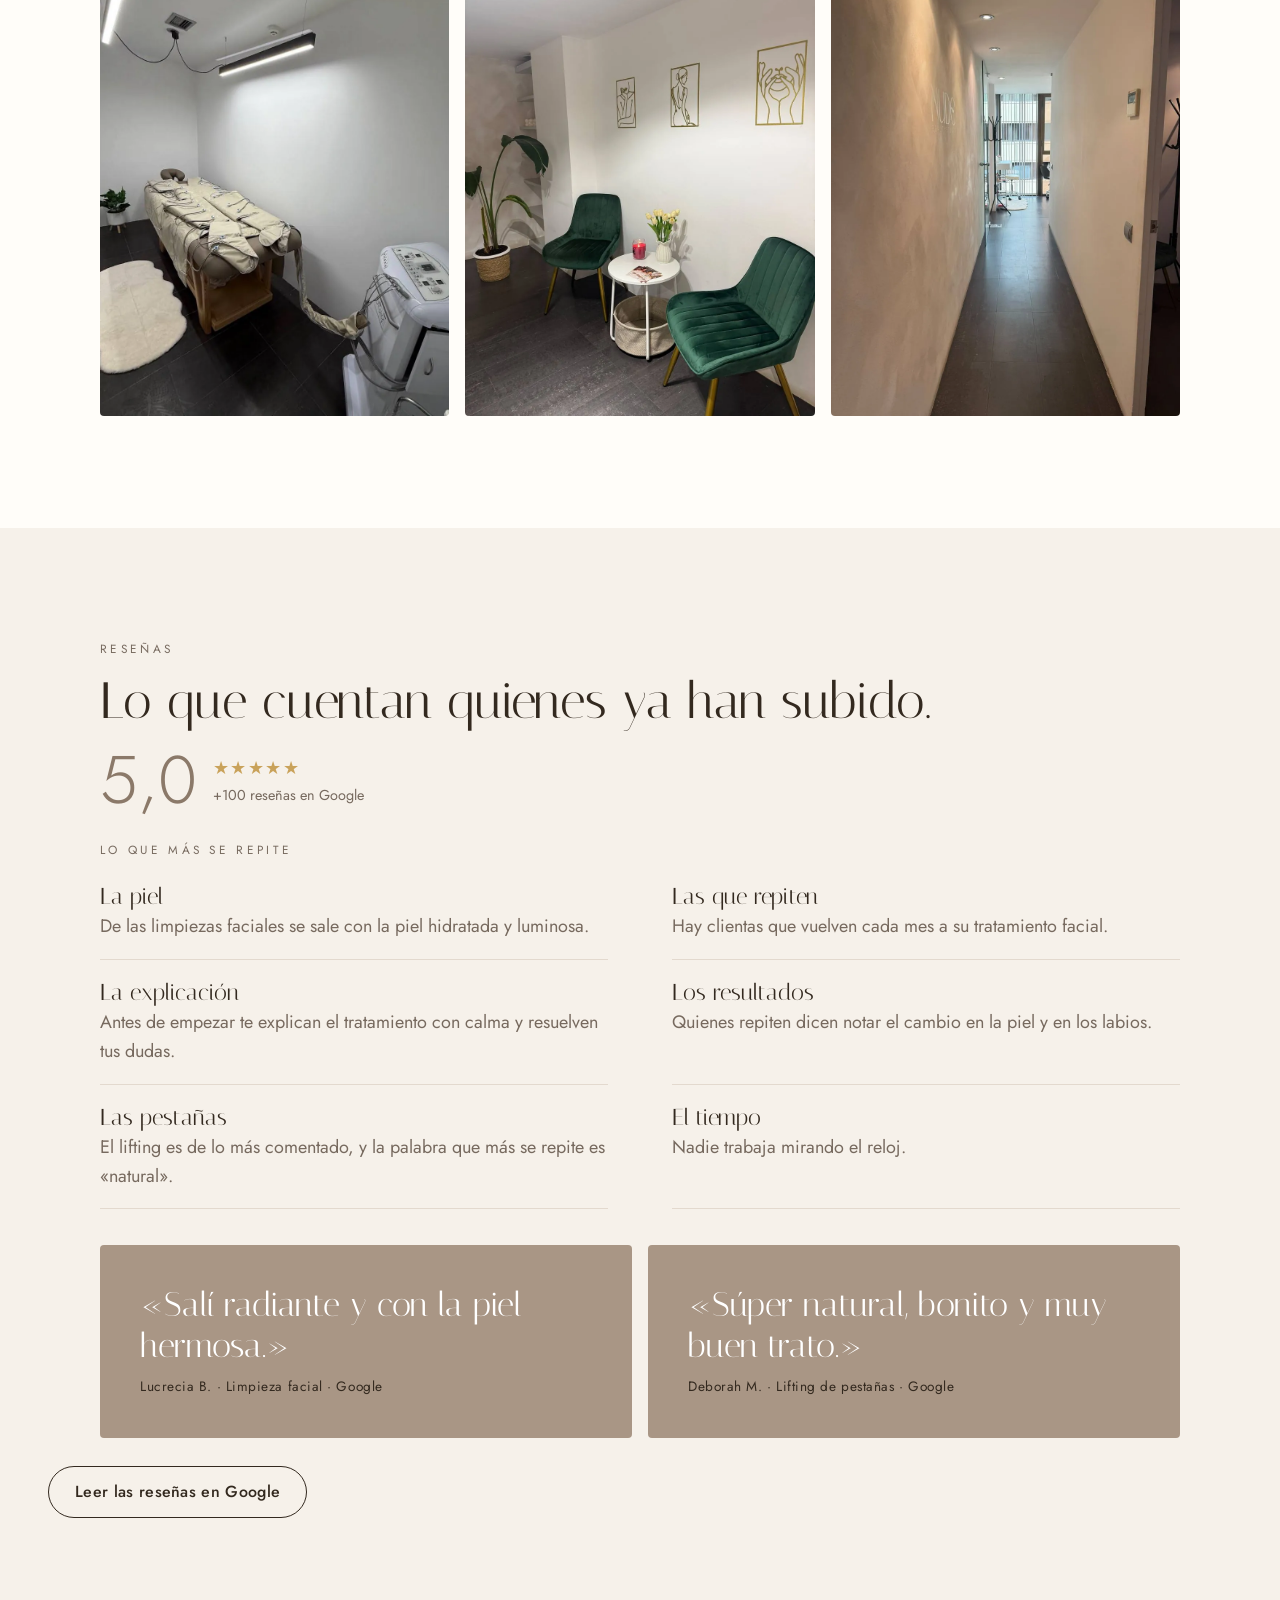
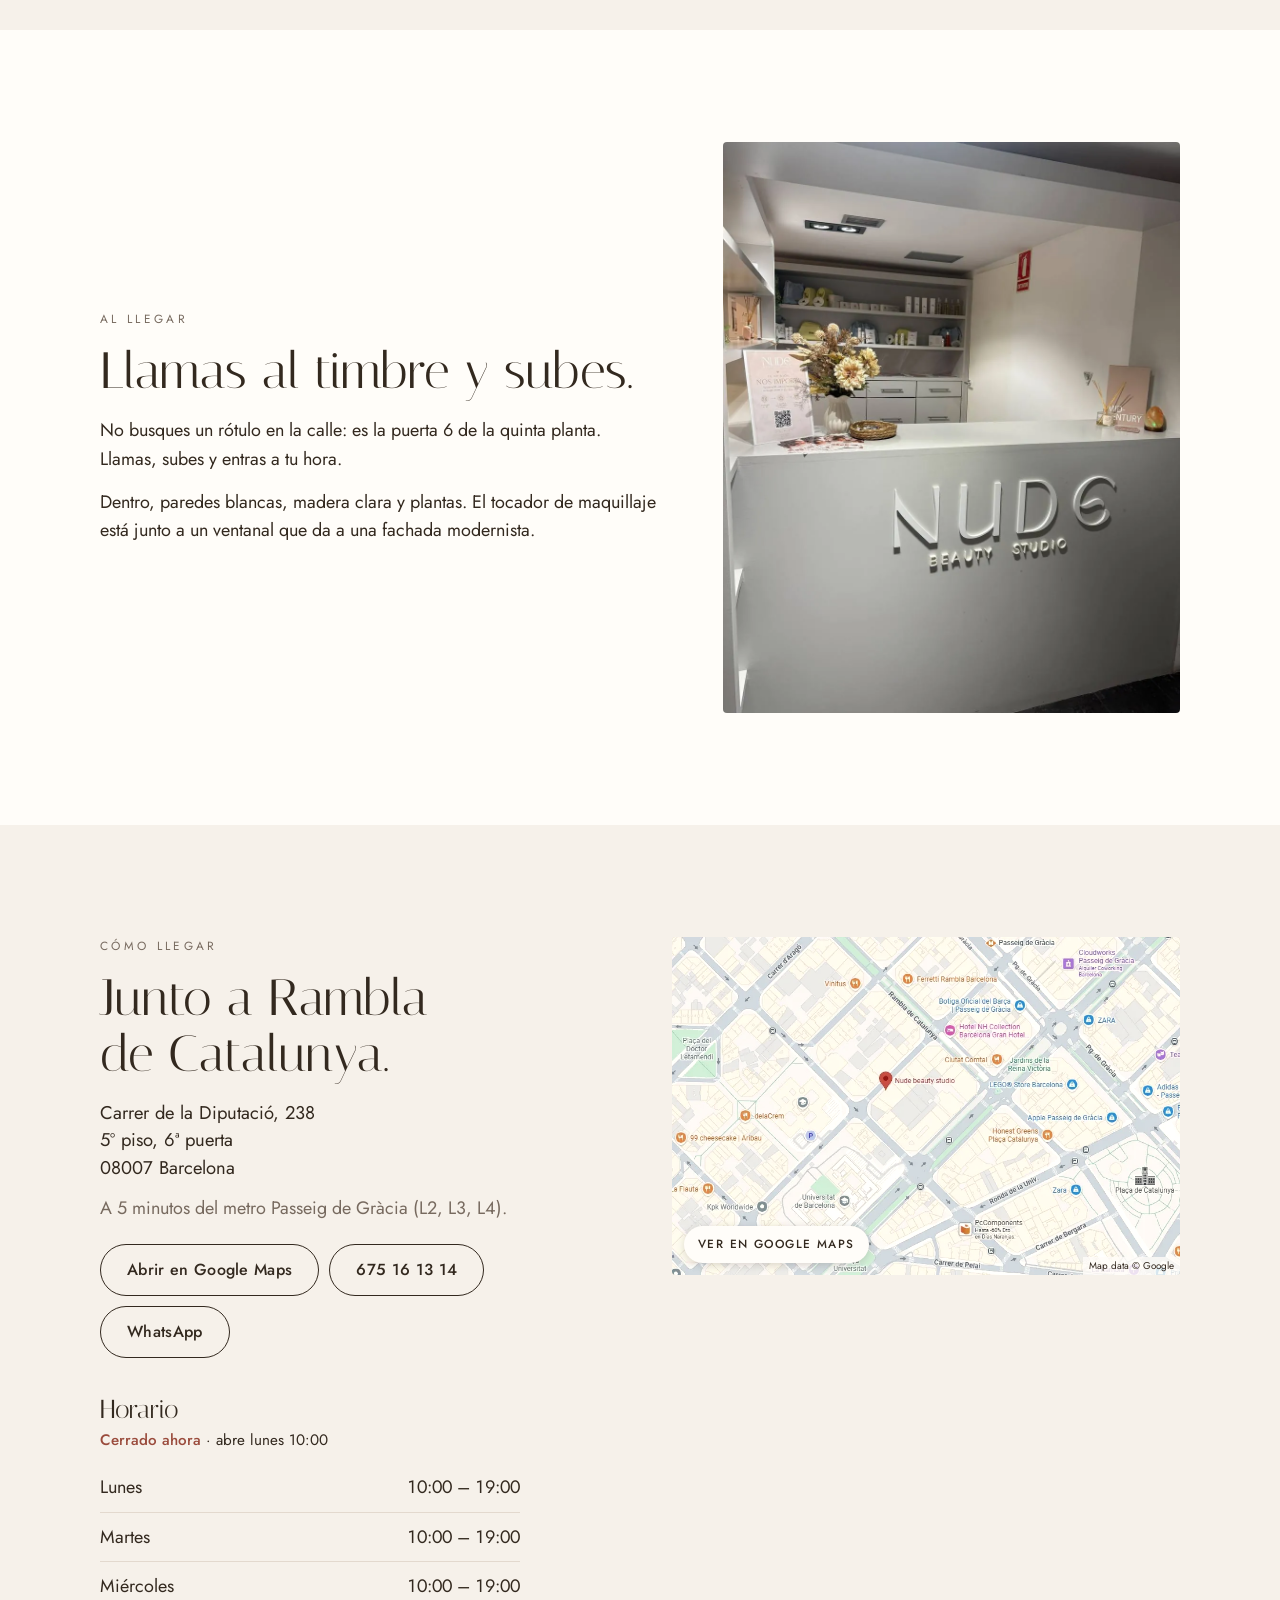
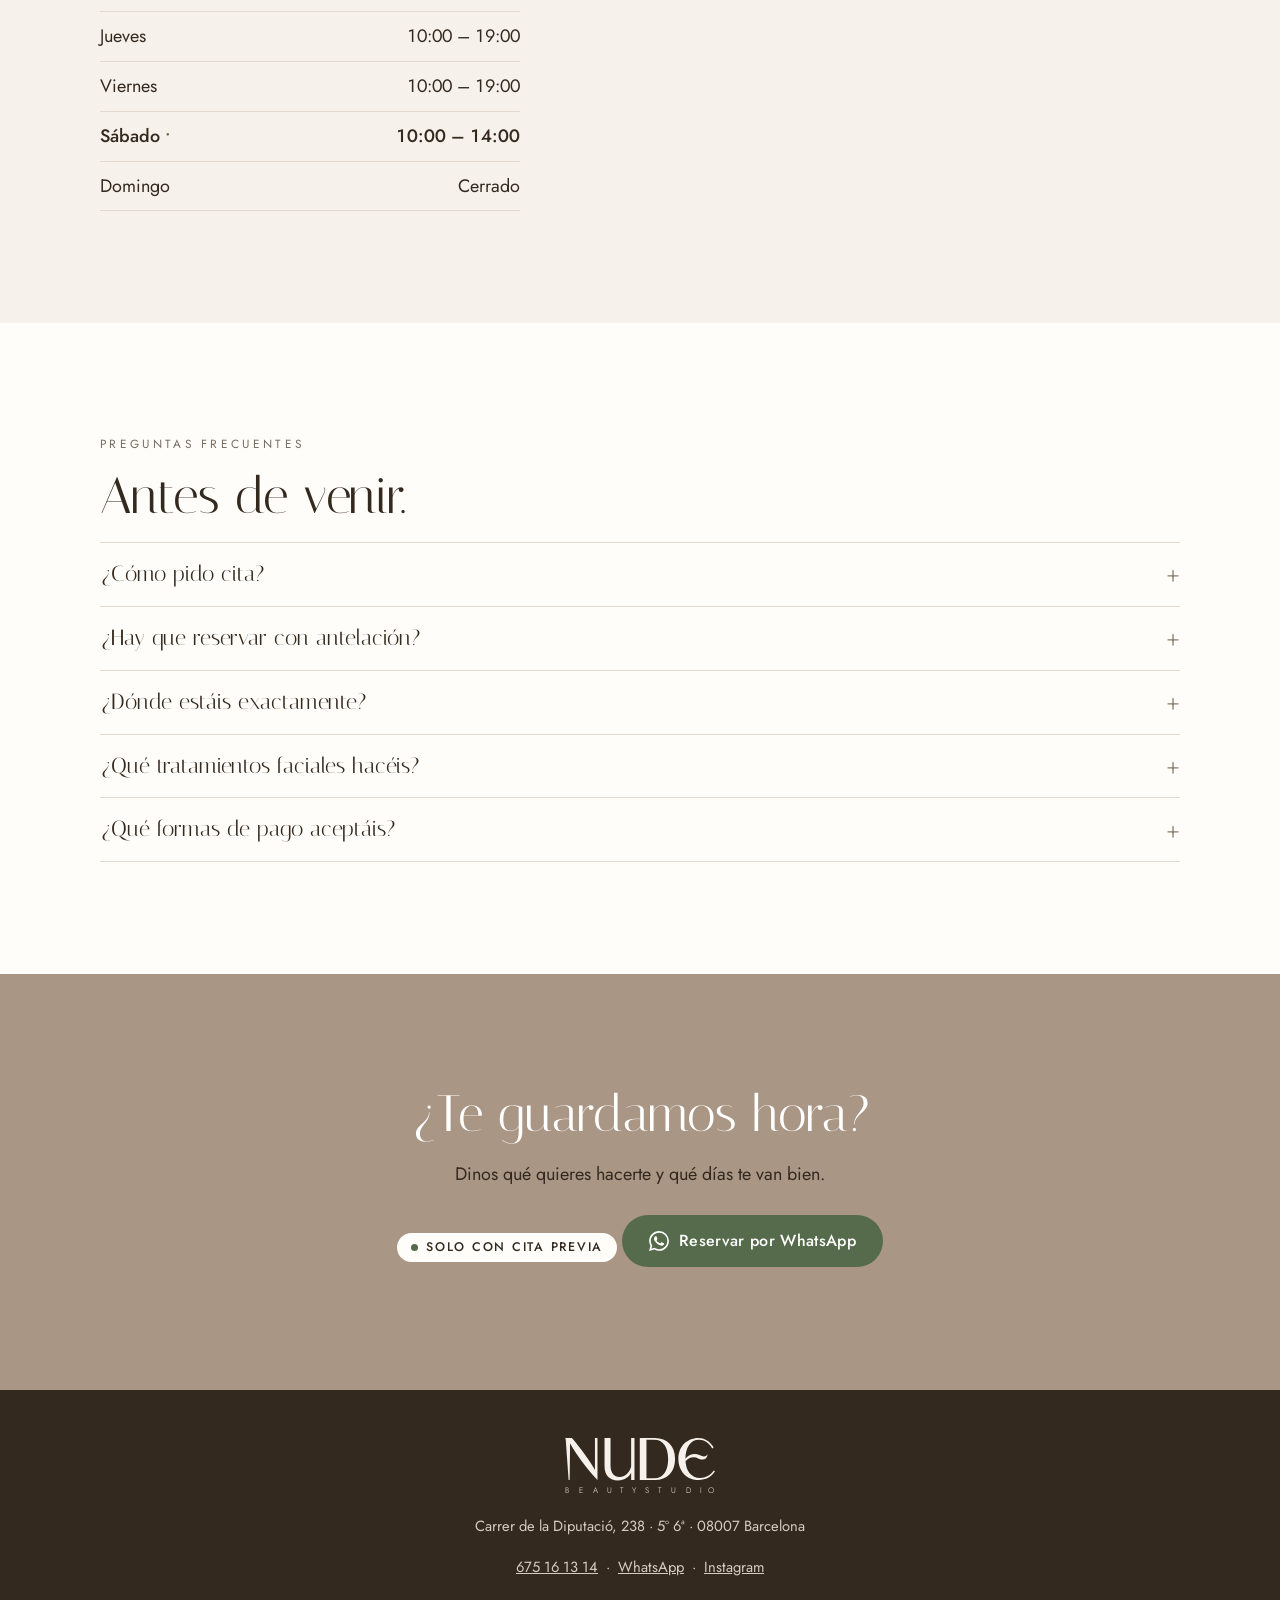
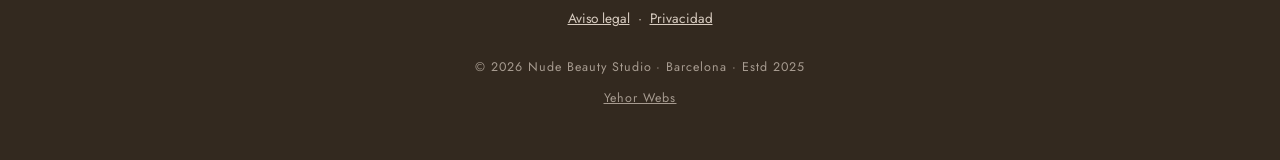
==== commit 06019179: "Bring back the manicure and pedicure category Co-Authored-By: Claude Opus 5.5 <noreply@anthropic.com" ====
--- a/index.html
+++ b/index.html
@@ -17,12 +17,13 @@
 <meta property="og:description" content="Centro de estética en el Eixample de Barcelona: limpieza facial, cejas, lifting de pestañas, tratamientos corporales y maquillaje de novia. Solo con cita.">
 <meta property="og:url" content="https://nudebeautybcn.com/">
 <meta property="og:locale" content="es_ES">
-<script type="application/ld+json">{"@context":"https://schema.org","@type":"BeautySalon","@id":"https://nudebeautybcn.com/#salon","name":"Nude Beauty Studio","description":"Centro de estética en el Eixample de Barcelona: limpieza facial, cejas, lifting de pestañas, tratamientos corporales y maquillaje de novia. Solo con cita.","url":"https://nudebeautybcn.com/","telephone":"+34675161314","priceRange":"€€","paymentAccepted":"Cash, Credit Card, Debit Card, Visa, Mastercard, NFC mobile payments","image":"https://nudebeautybcn.com/img/00-recepcion.webp","address":{"@type":"PostalAddress","streetAddress":"Carrer de la Diputació, 238, 5º 6ª","addressLocality":"Barcelona","addressRegion":"Barcelona","postalCode":"08007","addressCountry":"ES"},"geo":{"@type":"GeoCoordinates","latitude":41.3885,"longitude":2.1647},"hasMap":"https://maps.app.goo.gl/gT3hE2o65boG1eyQA","openingHoursSpecification":[{"@type":"OpeningHoursSpecification","dayOfWeek":["Monday","Tuesday","Wednesday","Thursday","Friday"],"opens":"10:00","closes":"19:00"},{"@type":"OpeningHoursSpecification","dayOfWeek":"Saturday","opens":"10:00","closes":"14:00"}],"sameAs":["https://www.instagram.com/nude.beautybcn","https://maps.app.goo.gl/gT3hE2o65boG1eyQA","https://www.treatwell.es/establecimiento/nude-beauty-studio/"],"hasOfferCatalog":{"@type":"OfferCatalog","name":"Servicios","itemListElement":[{"@type":"OfferCatalog","name":"Limpieza facial en Barcelona","itemListElement":[{"@type":"Offer","itemOffered":{"@type":"Service","name":"Limpieza facial profunda"},"priceCurrency":"EUR","price":60},{"@type":"Offer","itemOffered":{"@type":"Service","name":"Limpieza facial profunda + dermaplaning"},"priceCurrency":"EUR","price":75},{"@type":"Offer","itemOffered":{"@type":"Service","name":"Limpieza facial profunda + dermapen"},"priceCurrency":"EUR","price":90},{"@type":"Offer","itemOffered":{"@type":"Service","name":"Limpieza facial profunda + dermaplaning + dermapen"},"priceCurrency":"EUR","price":120},{"@type":"Offer","itemOffered":{"@type":"Service","name":"Limpieza facial profunda + radiofrecuencia"},"priceCurrency":"EUR","price":70},{"@type":"Offer","itemOffered":{"@type":"Service","name":"Dermapen"},"priceCurrency":"EUR","price":50},{"@type":"Offer","itemOffered":{"@type":"Service","name":"Dermapen (4 sesiones)"},"priceCurrency":"EUR","price":180},{"@type":"Offer","itemOffered":{"@type":"Service","name":"Hidralips"},"priceCurrency":"EUR","price":30}]},{"@type":"OfferCatalog","name":"Cejas, pestañas y labios","itemListElement":[{"@type":"Offer","itemOffered":{"@type":"Service","name":"Pack mirada perfecta"},"priceCurrency":"EUR","price":48,"priceValidUntil":"2026-10-31"},{"@type":"Offer","itemOffered":{"@type":"Service","name":"Lifting de pestañas + tinte"},"priceCurrency":"EUR","price":45},{"@type":"Offer","itemOffered":{"@type":"Service","name":"Diseño y perfilado de cejas con hilo"},"priceCurrency":"EUR","price":15},{"@type":"Offer","itemOffered":{"@type":"Service","name":"Diseño y perfilado de cejas + henna"},"priceCurrency":"EUR","price":25},{"@type":"Offer","itemOffered":{"@type":"Service","name":"Laminado de cejas"},"priceCurrency":"EUR","price":45},{"@type":"Offer","itemOffered":{"@type":"Service","name":"Hidralips"},"priceCurrency":"EUR","price":30}]},{"@type":"OfferCatalog","name":"Maquillaje de novia y social","itemListElement":[{"@type":"Offer","itemOffered":{"@type":"Service","name":"Maquillaje de novia"},"priceCurrency":"EUR","price":90},{"@type":"Offer","itemOffered":{"@type":"Service","name":"Maquillaje social"},"priceCurrency":"EUR","price":75}]},{"@type":"OfferCatalog","name":"Tratamientos corporales en Barcelona","itemListElement":[{"@type":"Offer","itemOffered":{"@type":"Service","name":"Higiene de espalda"},"priceCurrency":"EUR","price":60},{"@type":"Offer","itemOffered":{"@type":"Service","name":"Limpieza de espalda + dermaplaning"},"priceCurrency":"EUR","price":80},{"@type":"Offer","itemOffered":{"@type":"Service","name":"Presoterapia cuerpo entero"},"priceCurrency":"EUR","price":25},{"@type":"Offer","itemOffered":{"@type":"Service","name":"Presoterapia cuerpo entero (4 sesiones)"},"priceCurrency":"EUR","price":100},{"@type":"Offer","itemOffered":{"@type":"Service","name":"Electroestimulación"},"priceCurrency":"EUR","price":40},{"@type":"Offer","itemOffered":{"@type":"Service","name":"Electroestimulación (4 sesiones)"},"priceCurrency":"EUR","price":160},{"@type":"Offer","itemOffered":{"@type":"Service","name":"Masaje descontracturante"},"priceCurrency":"EUR","price":50},{"@type":"Offer","itemOffered":{"@type":"Service","name":"Masaje relajante"},"priceCurrency":"EUR","price":50},{"@type":"Offer","itemOffered":{"@type":"Service","name":"Drenaje linfático manual"},"priceCurrency":"EUR","price":60},{"@type":"Offer","itemOffered":{"@type":"Service","name":"Drenaje linfático manual (4 sesiones)"},"priceCurrency":"EUR","price":240},{"@type":"Offer","itemOffered":{"@type":"Service","name":"HIFU 12D"},"priceCurrency":"EUR","price":90},{"@type":"Offer","itemOffered":{"@type":"Service","name":"HIFU 12D (4 sesiones)"},"priceCurrency":"EUR","price":360},{"@type":"Offer","itemOffered":{"@type":"Service","name":"Radiofrecuencia corporal"},"priceCurrency":"EUR","price":60},{"@type":"Offer","itemOffered":{"@type":"Service","name":"Radiofrecuencia corporal (4 sesiones)"},"priceCurrency":"EUR","price":240},{"@type":"Offer","itemOffered":{"@type":"Service","name":"Láser photon"},"priceCurrency":"EUR","price":60},{"@type":"Offer","itemOffered":{"@type":"Service","name":"Láser photon (4 sesiones)"},"priceCurrency":"EUR","price":144},{"@type":"Offer","itemOffered":{"@type":"Service","name":"Ultrasonido"},"priceCurrency":"EUR","price":50},{"@type":"Offer","itemOffered":{"@type":"Service","name":"Ultrasonido (4 sesiones)"},"priceCurrency":"EUR","price":200},{"@type":"Offer","itemOffered":{"@type":"Service","name":"Lipoláser frío"},"priceCurrency":"EUR","price":50},{"@type":"Offer","itemOffered":{"@type":"Service","name":"Lipoláser frío (4 sesiones)"},"priceCurrency":"EUR","price":200},{"@type":"Offer","itemOffered":{"@type":"Service","name":"Vacumterapia con radiofrecuencia"},"priceCurrency":"EUR","price":70},{"@type":"Offer","itemOffered":{"@type":"Service","name":"Vacumterapia con radiofrecuencia (4 sesiones)"},"priceCurrency":"EUR","price":196}]}]}}</script>
+<script type="application/ld+json">{"@context":"https://schema.org","@type":"BeautySalon","@id":"https://nudebeautybcn.com/#salon","name":"Nude Beauty Studio","description":"Centro de estética en el Eixample de Barcelona: limpieza facial, cejas, lifting de pestañas, tratamientos corporales y maquillaje de novia. Solo con cita.","url":"https://nudebeautybcn.com/","telephone":"+34675161314","priceRange":"€€","paymentAccepted":"Cash, Credit Card, Debit Card, Visa, Mastercard, NFC mobile payments","image":"https://nudebeautybcn.com/img/00-recepcion.webp","address":{"@type":"PostalAddress","streetAddress":"Carrer de la Diputació, 238, 5º 6ª","addressLocality":"Barcelona","addressRegion":"Barcelona","postalCode":"08007","addressCountry":"ES"},"geo":{"@type":"GeoCoordinates","latitude":41.3885,"longitude":2.1647},"hasMap":"https://maps.app.goo.gl/gT3hE2o65boG1eyQA","openingHoursSpecification":[{"@type":"OpeningHoursSpecification","dayOfWeek":["Monday","Tuesday","Wednesday","Thursday","Friday"],"opens":"10:00","closes":"19:00"},{"@type":"OpeningHoursSpecification","dayOfWeek":"Saturday","opens":"10:00","closes":"14:00"}],"sameAs":["https://www.instagram.com/nude.beautybcn","https://maps.app.goo.gl/gT3hE2o65boG1eyQA","https://www.treatwell.es/establecimiento/nude-beauty-studio/"],"hasOfferCatalog":{"@type":"OfferCatalog","name":"Servicios","itemListElement":[{"@type":"OfferCatalog","name":"Limpieza facial en Barcelona","itemListElement":[{"@type":"Offer","itemOffered":{"@type":"Service","name":"Limpieza facial profunda"},"priceCurrency":"EUR","price":60},{"@type":"Offer","itemOffered":{"@type":"Service","name":"Limpieza facial profunda + dermaplaning"},"priceCurrency":"EUR","price":75},{"@type":"Offer","itemOffered":{"@type":"Service","name":"Limpieza facial profunda + dermapen"},"priceCurrency":"EUR","price":90},{"@type":"Offer","itemOffered":{"@type":"Service","name":"Limpieza facial profunda + dermaplaning + dermapen"},"priceCurrency":"EUR","price":120},{"@type":"Offer","itemOffered":{"@type":"Service","name":"Limpieza facial profunda + radiofrecuencia"},"priceCurrency":"EUR","price":70},{"@type":"Offer","itemOffered":{"@type":"Service","name":"Dermapen"},"priceCurrency":"EUR","price":50},{"@type":"Offer","itemOffered":{"@type":"Service","name":"Dermapen (4 sesiones)"},"priceCurrency":"EUR","price":180},{"@type":"Offer","itemOffered":{"@type":"Service","name":"Hidralips"},"priceCurrency":"EUR","price":30}]},{"@type":"OfferCatalog","name":"Cejas, pestañas y labios","itemListElement":[{"@type":"Offer","itemOffered":{"@type":"Service","name":"Pack mirada perfecta"},"priceCurrency":"EUR","price":48,"priceValidUntil":"2026-10-31"},{"@type":"Offer","itemOffered":{"@type":"Service","name":"Lifting de pestañas + tinte"},"priceCurrency":"EUR","price":45},{"@type":"Offer","itemOffered":{"@type":"Service","name":"Diseño y perfilado de cejas con hilo"},"priceCurrency":"EUR","price":15},{"@type":"Offer","itemOffered":{"@type":"Service","name":"Diseño y perfilado de cejas + henna"},"priceCurrency":"EUR","price":25},{"@type":"Offer","itemOffered":{"@type":"Service","name":"Laminado de cejas"},"priceCurrency":"EUR","price":45},{"@type":"Offer","itemOffered":{"@type":"Service","name":"Hidralips"},"priceCurrency":"EUR","price":30}]},{"@type":"OfferCatalog","name":"Maquillaje de novia y social","itemListElement":[{"@type":"Offer","itemOffered":{"@type":"Service","name":"Maquillaje de novia"},"priceCurrency":"EUR","price":90},{"@type":"Offer","itemOffered":{"@type":"Service","name":"Maquillaje social"},"priceCurrency":"EUR","price":75}]},{"@type":"OfferCatalog","name":"Tratamientos corporales en Barcelona","itemListElement":[{"@type":"Offer","itemOffered":{"@type":"Service","name":"Higiene de espalda"},"priceCurrency":"EUR","price":60},{"@type":"Offer","itemOffered":{"@type":"Service","name":"Limpieza de espalda + dermaplaning"},"priceCurrency":"EUR","price":80},{"@type":"Offer","itemOffered":{"@type":"Service","name":"Presoterapia cuerpo entero"},"priceCurrency":"EUR","price":25},{"@type":"Offer","itemOffered":{"@type":"Service","name":"Presoterapia cuerpo entero (4 sesiones)"},"priceCurrency":"EUR","price":100},{"@type":"Offer","itemOffered":{"@type":"Service","name":"Electroestimulación"},"priceCurrency":"EUR","price":40},{"@type":"Offer","itemOffered":{"@type":"Service","name":"Electroestimulación (4 sesiones)"},"priceCurrency":"EUR","price":160},{"@type":"Offer","itemOffered":{"@type":"Service","name":"Masaje descontracturante"},"priceCurrency":"EUR","price":50},{"@type":"Offer","itemOffered":{"@type":"Service","name":"Masaje relajante"},"priceCurrency":"EUR","price":50},{"@type":"Offer","itemOffered":{"@type":"Service","name":"Drenaje linfático manual"},"priceCurrency":"EUR","price":60},{"@type":"Offer","itemOffered":{"@type":"Service","name":"Drenaje linfático manual (4 sesiones)"},"priceCurrency":"EUR","price":240},{"@type":"Offer","itemOffered":{"@type":"Service","name":"HIFU 12D"},"priceCurrency":"EUR","price":90},{"@type":"Offer","itemOffered":{"@type":"Service","name":"HIFU 12D (4 sesiones)"},"priceCurrency":"EUR","price":360},{"@type":"Offer","itemOffered":{"@type":"Service","name":"Radiofrecuencia corporal"},"priceCurrency":"EUR","price":60},{"@type":"Offer","itemOffered":{"@type":"Service","name":"Radiofrecuencia corporal (4 sesiones)"},"priceCurrency":"EUR","price":240},{"@type":"Offer","itemOffered":{"@type":"Service","name":"Láser photon"},"priceCurrency":"EUR","price":60},{"@type":"Offer","itemOffered":{"@type":"Service","name":"Láser photon (4 sesiones)"},"priceCurrency":"EUR","price":144},{"@type":"Offer","itemOffered":{"@type":"Service","name":"Ultrasonido"},"priceCurrency":"EUR","price":50},{"@type":"Offer","itemOffered":{"@type":"Service","name":"Ultrasonido (4 sesiones)"},"priceCurrency":"EUR","price":200},{"@type":"Offer","itemOffered":{"@type":"Service","name":"Lipoláser frío"},"priceCurrency":"EUR","price":50},{"@type":"Offer","itemOffered":{"@type":"Service","name":"Lipoláser frío (4 sesiones)"},"priceCurrency":"EUR","price":200},{"@type":"Offer","itemOffered":{"@type":"Service","name":"Vacumterapia con radiofrecuencia"},"priceCurrency":"EUR","price":70},{"@type":"Offer","itemOffered":{"@type":"Service","name":"Vacumterapia con radiofrecuencia (4 sesiones)"},"priceCurrency":"EUR","price":196}]},{"@type":"OfferCatalog","name":"Manicura y pedicura en el Eixample","itemListElement":[{"@type":"Offer","itemOffered":{"@type":"Service","name":"Manicura"},"priceCurrency":"EUR","priceSpecification":{"@type":"PriceSpecification","minPrice":25,"priceCurrency":"EUR"}},{"@type":"Offer","itemOffered":{"@type":"Service","name":"Manicura y pedicura"},"priceCurrency":"EUR","priceSpecification":{"@type":"PriceSpecification","minPrice":50,"priceCurrency":"EUR"}},{"@type":"Offer","itemOffered":{"@type":"Service","name":"Pedicura completa con semipermanente"},"priceCurrency":"EUR","price":40}]}]}}</script>
 <script type="application/ld+json">{"@context":"https://schema.org","@type":"WebSite","name":"Nude Beauty Studio","alternateName":"Nude Beauty BCN","url":"https://nudebeautybcn.com/"}</script>
 <script type="application/ld+json">{"@context":"https://schema.org","@type":"FAQPage","mainEntity":[{"@type":"Question","name":"¿Cómo pido cita?","acceptedAnswer":{"@type":"Answer","text":"Por WhatsApp o por teléfono, en el 675 16 13 14. En la carta de servicios puedes marcar lo que te interesa y enviarnos la selección; te respondemos con día y hora."}},{"@type":"Question","name":"¿Hay que reservar con antelación?","acceptedAnswer":{"@type":"Answer","text":"Sí. Atendemos solo con cita previa, así que escríbenos antes de venir y te decimos la primera hora libre."}},{"@type":"Question","name":"¿Dónde estáis exactamente?","acceptedAnswer":{"@type":"Answer","text":"En Carrer de la Diputació 238, 5º piso, 6ª puerta, 08007 Barcelona (Eixample), junto a Rambla de Catalunya y a 5 minutos del metro Passeig de Gràcia (L2, L3, L4). No hay rótulo en la calle: llama al timbre y sube."}},{"@type":"Question","name":"¿Qué tratamientos faciales hacéis?","acceptedAnswer":{"@type":"Answer","text":"Limpieza facial profunda, sola o combinada con dermaplaning, dermapen (microneedling) o radiofrecuencia; dermapen en sesión suelta o en bono de 4 sesiones; e Hidralips para los labios. Los precios están en la carta."}},{"@type":"Question","name":"¿Qué formas de pago aceptáis?","acceptedAnswer":{"@type":"Answer","text":"Efectivo, tarjeta de débito y de crédito (Visa y Mastercard) y pago con el móvil sin contacto. No aceptamos cheques."}}]}</script>
 <meta name="theme-color" content="#A99685">
 <link rel="icon" href="/favicon.ico" sizes="48x48">
 <link rel="icon" href="/favicon.svg" type="image/svg+xml">
+<link rel="icon" href="/icon-192.png" type="image/png" sizes="192x192">
 <link rel="apple-touch-icon" href="/apple-touch-icon.png">
 <link rel="manifest" href="/site.webmanifest">
 <link rel="preload" href="/fonts/jost-variable.woff2" as="font" type="font/woff2" crossorigin>
@@ -110,7 +111,7 @@
     <p class="eyebrow">Servicios</p>
     <h2>La carta, con precios.</h2>
     <p class="lede">Marca lo que te interese y envíanos la selección por WhatsApp. Te respondemos con día y hora.</p>
-    <nav class="tabs" id="tabs" aria-label="Categorías"><a href="#cat-faciales" data-cat="faciales">Faciales<small>7</small></a><a href="#cat-mirada" data-cat="mirada">Pestañas, cejas y labios<small>6</small></a><a href="#cat-maquillaje" data-cat="maquillaje">Maquillaje<small>2</small></a><a href="#cat-corporal" data-cat="corporal">Corporal<small>13</small></a></nav>
+    <nav class="tabs" id="tabs" aria-label="Categorías"><a href="#cat-faciales" data-cat="faciales">Faciales<small>7</small></a><a href="#cat-mirada" data-cat="mirada">Pestañas, cejas y labios<small>6</small></a><a href="#cat-maquillaje" data-cat="maquillaje">Maquillaje<small>2</small></a><a href="#cat-corporal" data-cat="corporal">Corporal<small>13</small></a><a href="#cat-manos" data-cat="manos">Manos y pies<small>3</small></a></nav>
     <div class="cats" id="cats">
       <div class="cat" id="cat-faciales">
         <h2 class="cat__title">Limpieza facial en Barcelona</h2>
@@ -300,6 +301,27 @@
             <span class="item__price">70 €</span>
           </button>
             <div class="item__opts" role="group" aria-label="Vacumterapia con radiofrecuencia"><button type="button" class="item__opt" data-id="vacum" data-opt="1" aria-pressed="true">1 sesión · 70 €</button><button type="button" class="item__opt" data-id="vacum" data-opt="4" aria-pressed="false">4 sesiones · 196 €</button></div></li>
+        </ul>
+      </div>
+      <div class="cat" id="cat-manos">
+        <h2 class="cat__title">Manicura y pedicura en el Eixample</h2>
+        <p class="cat__intro">Manicura y pedicura; la pedicura completa incluye esmaltado semipermanente. Las reseñas destacan el trabajo al detalle y los consejos para que el esmalte dure.</p>
+        <ul class="items">
+          <li class="item"><button type="button" class="item__btn" data-id="mani" aria-pressed="false">
+            <span class="item__mark" aria-hidden="true"></span>
+            <span class="item__name">Manicura</span>
+            <span class="item__price">desde 25 €</span>
+          </button></li>
+          <li class="item"><button type="button" class="item__btn" data-id="mani-pedi" aria-pressed="false">
+            <span class="item__mark" aria-hidden="true"></span>
+            <span class="item__name">Manicura y pedicura</span>
+            <span class="item__price">desde 50 €</span>
+          </button></li>
+          <li class="item"><button type="button" class="item__btn" data-id="pedi-semi" aria-pressed="false">
+            <span class="item__mark" aria-hidden="true"></span>
+            <span class="item__name">Pedicura completa con semipermanente</span>
+            <span class="item__price">40 €</span>
+          </button></li>
         </ul>
       </div>
     </div>
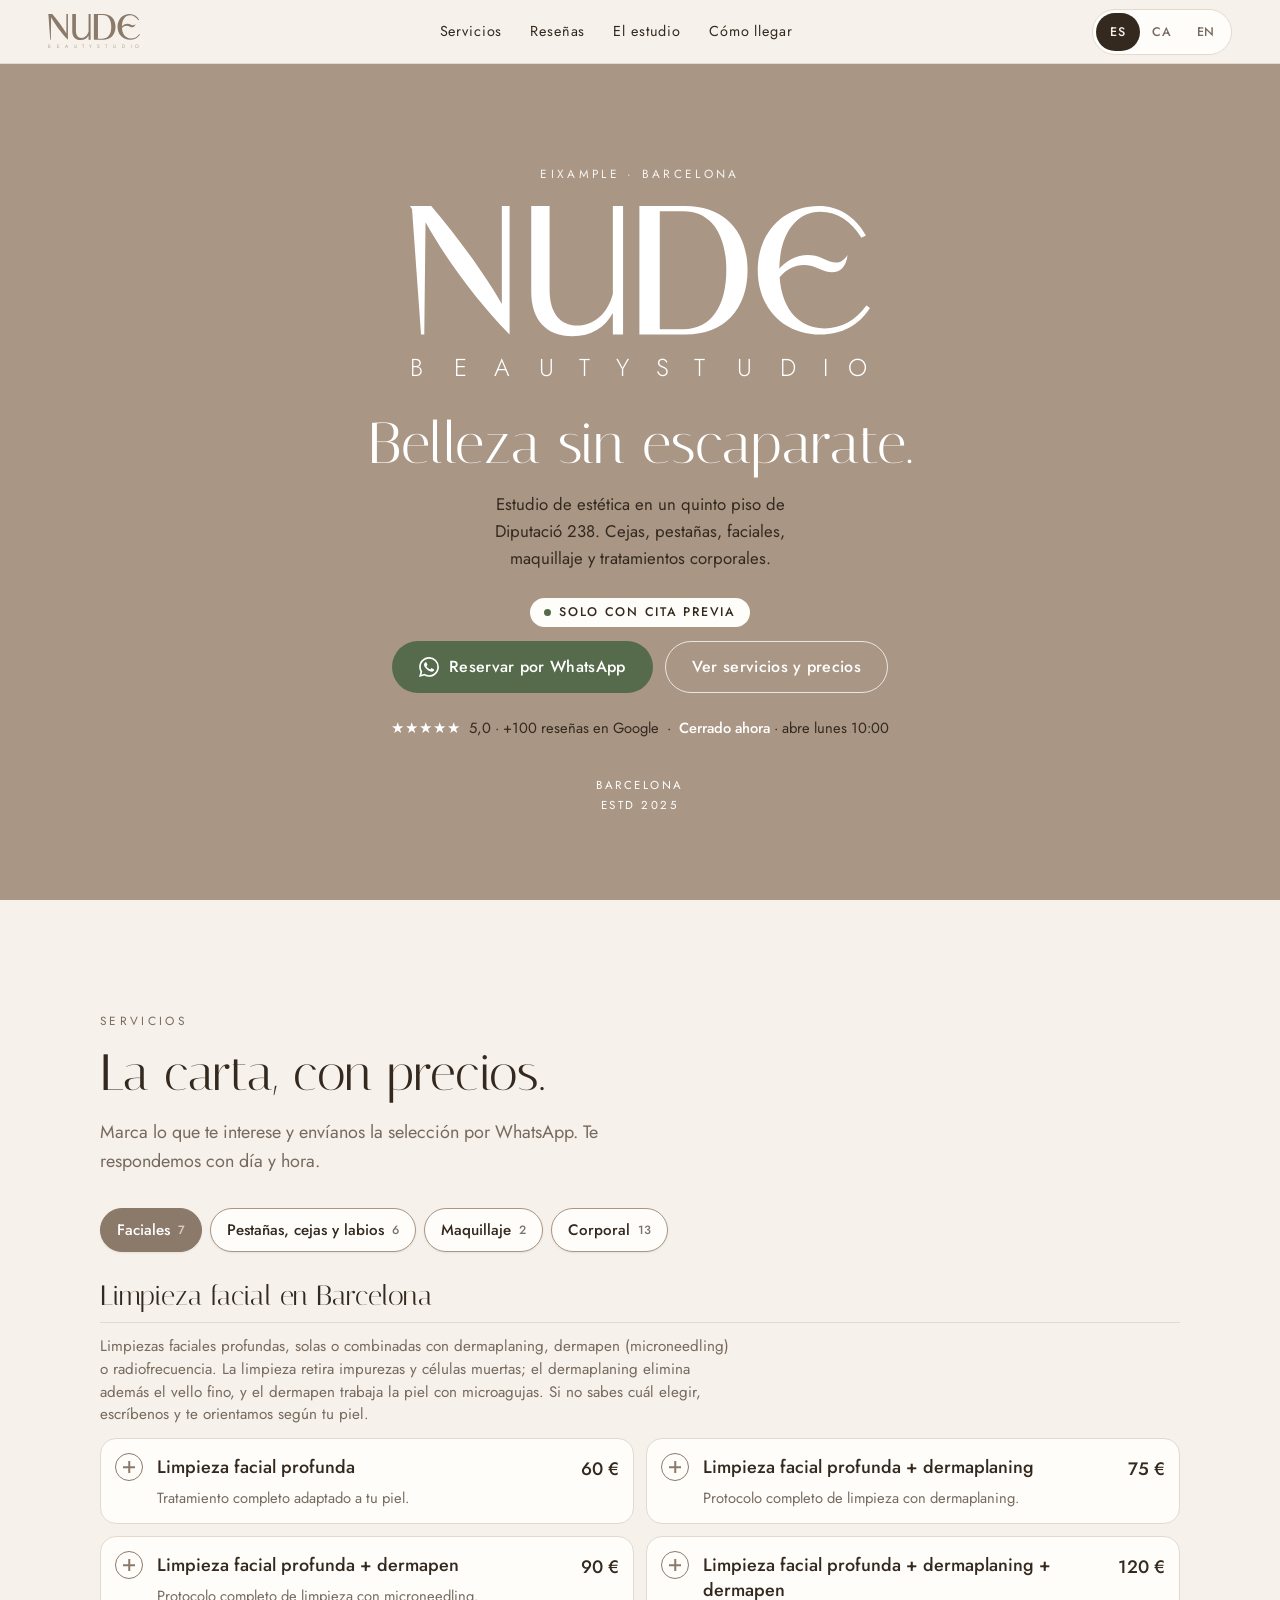
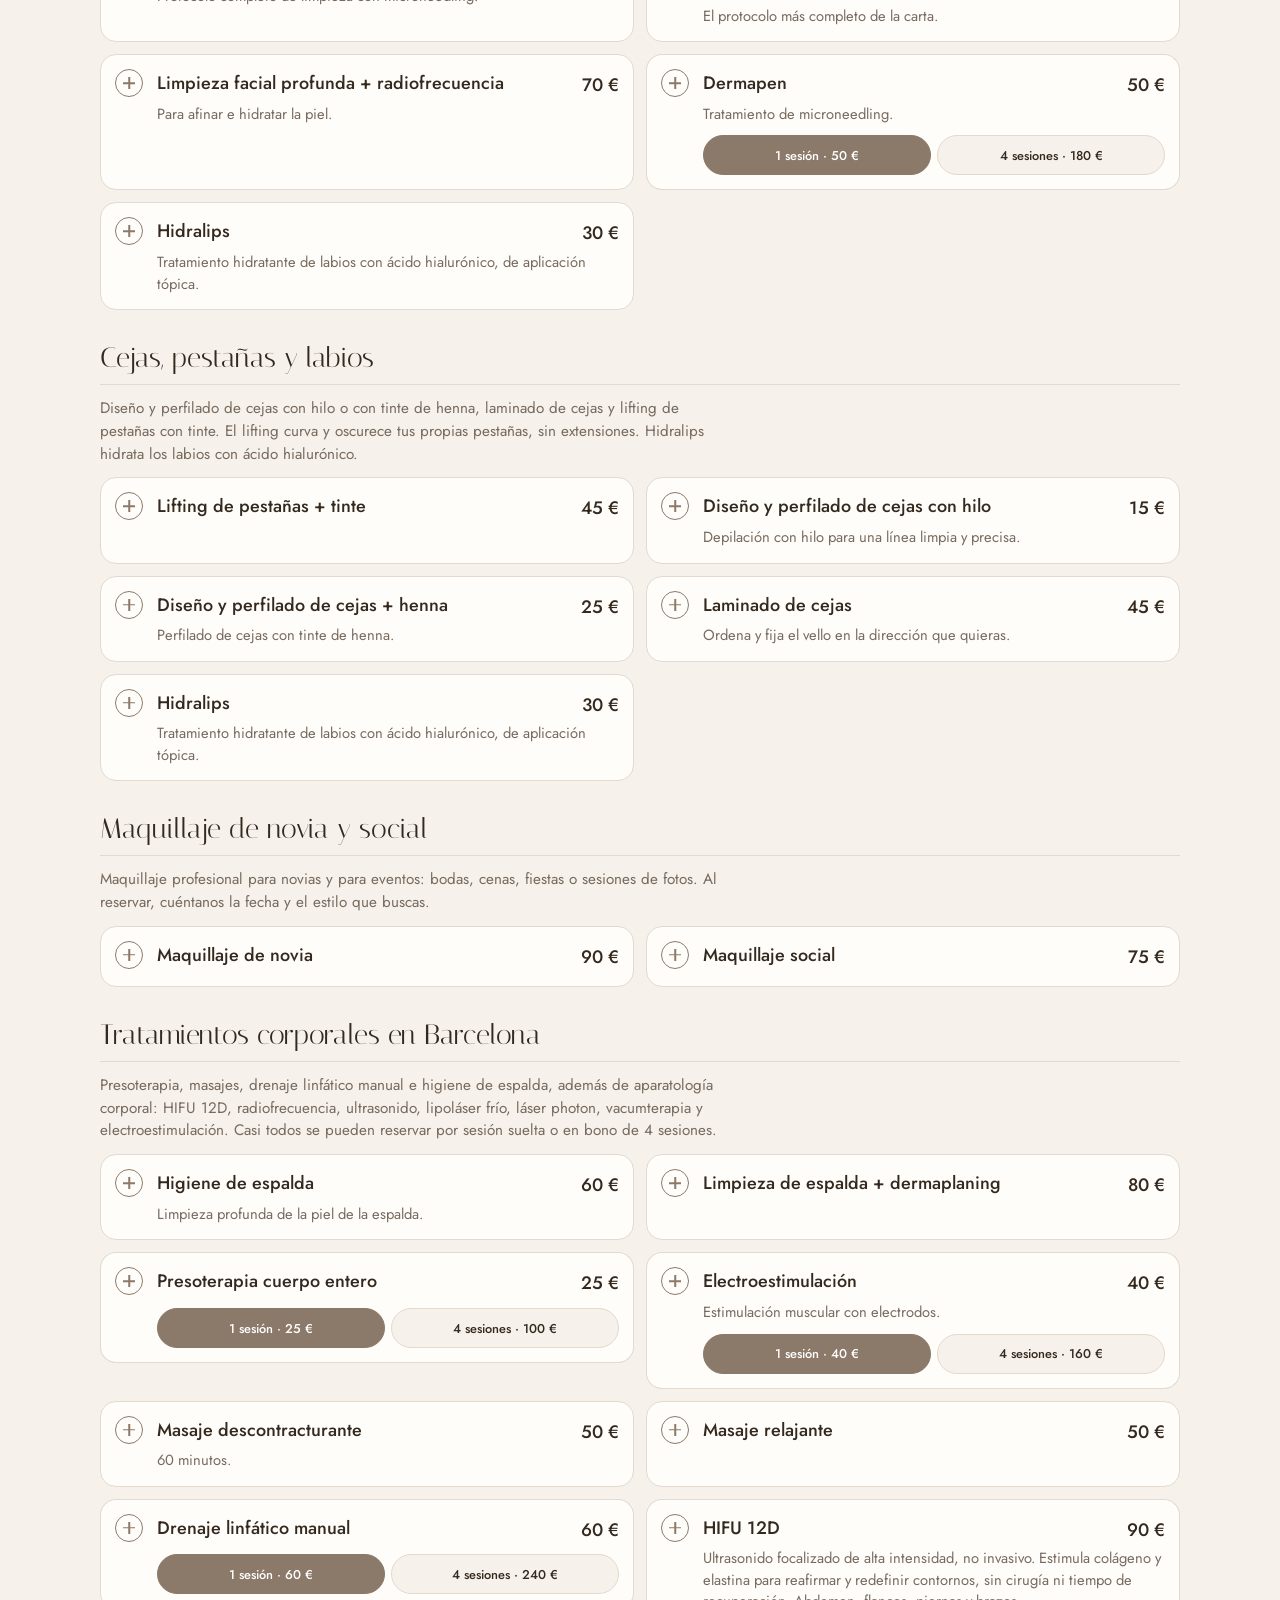
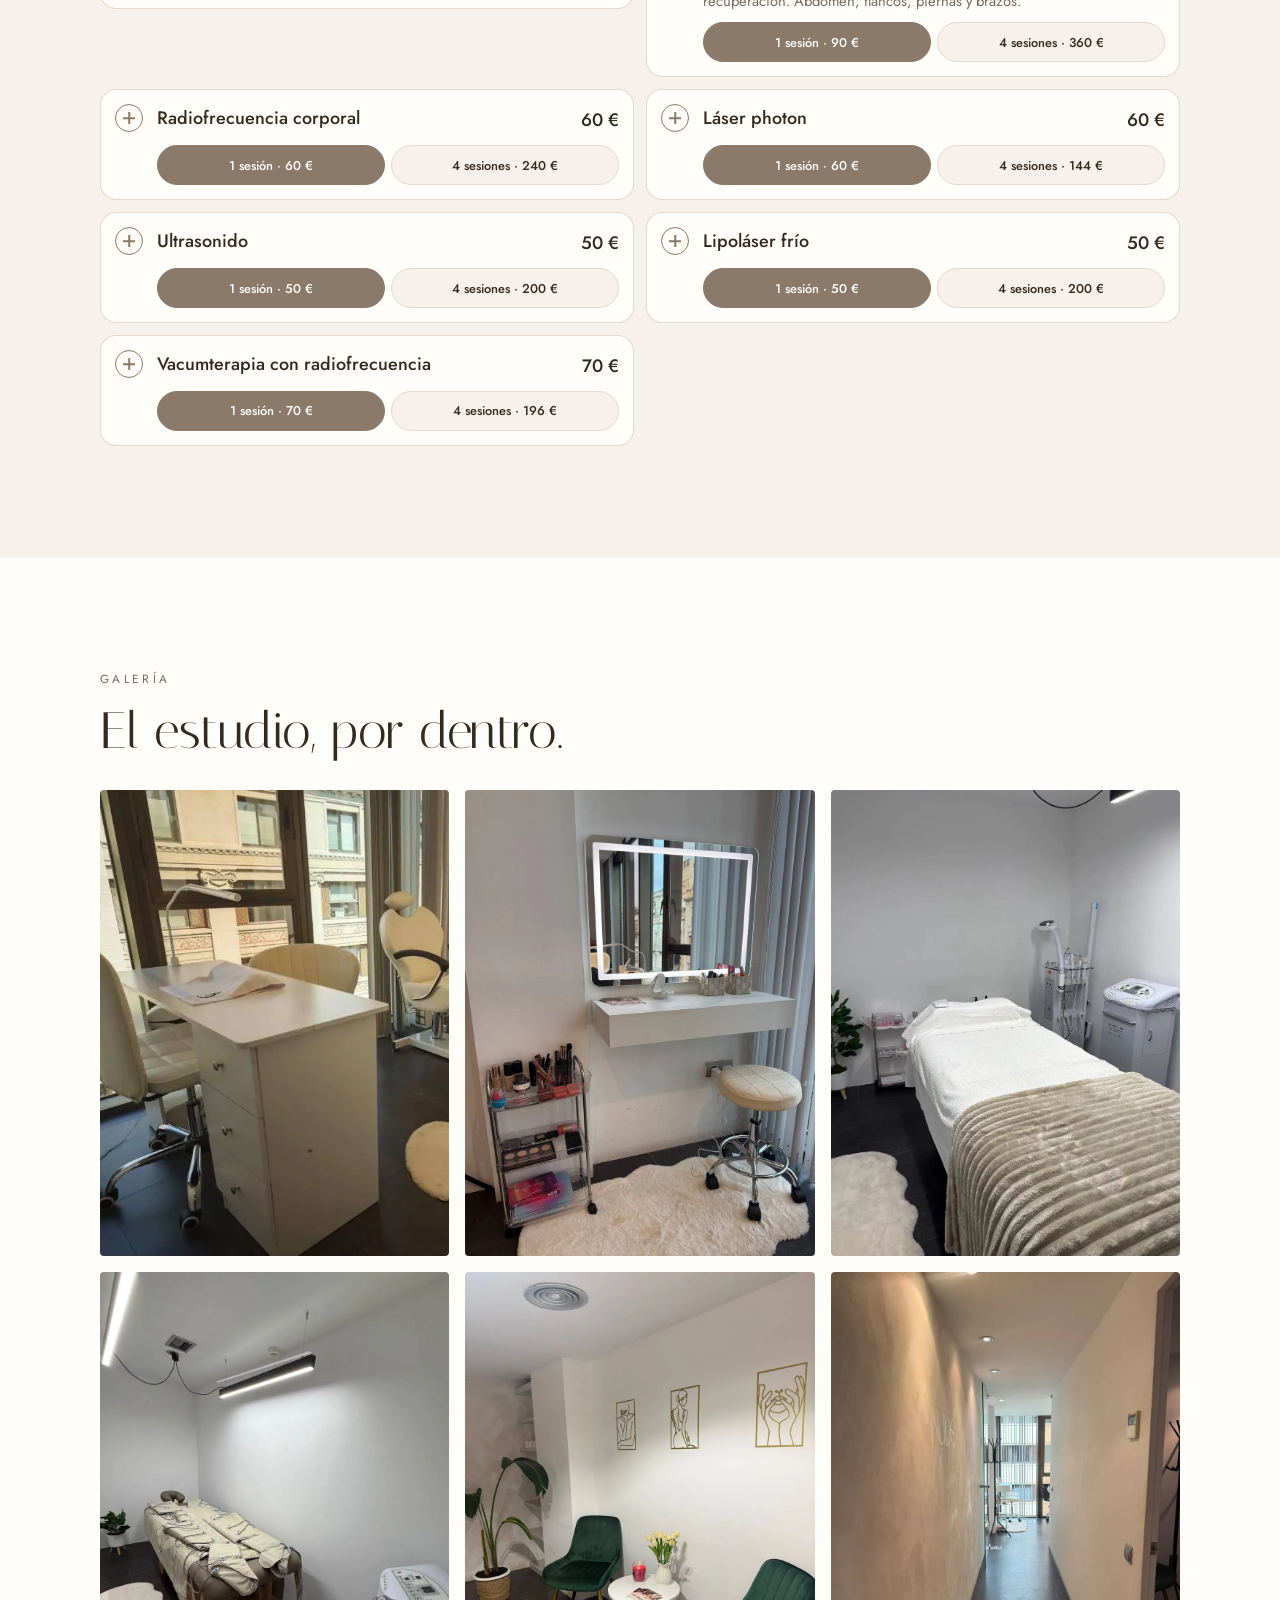
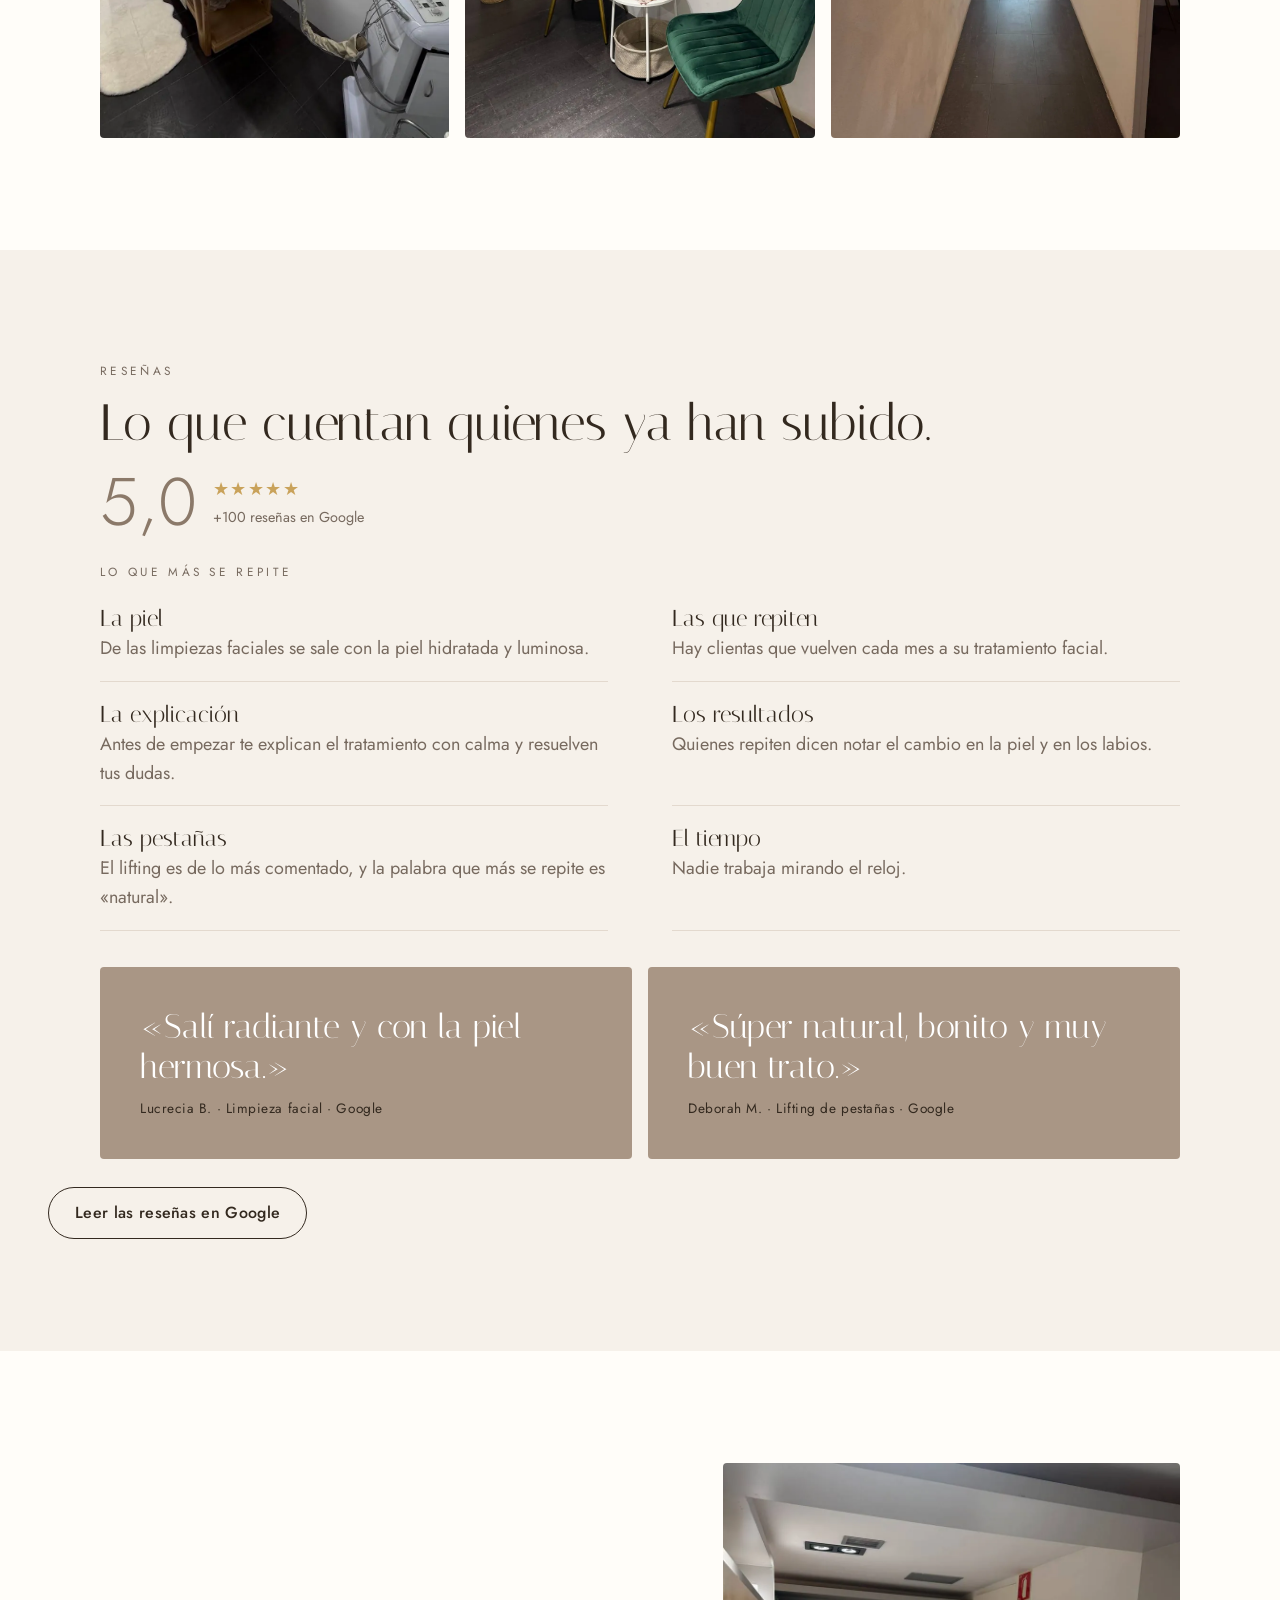
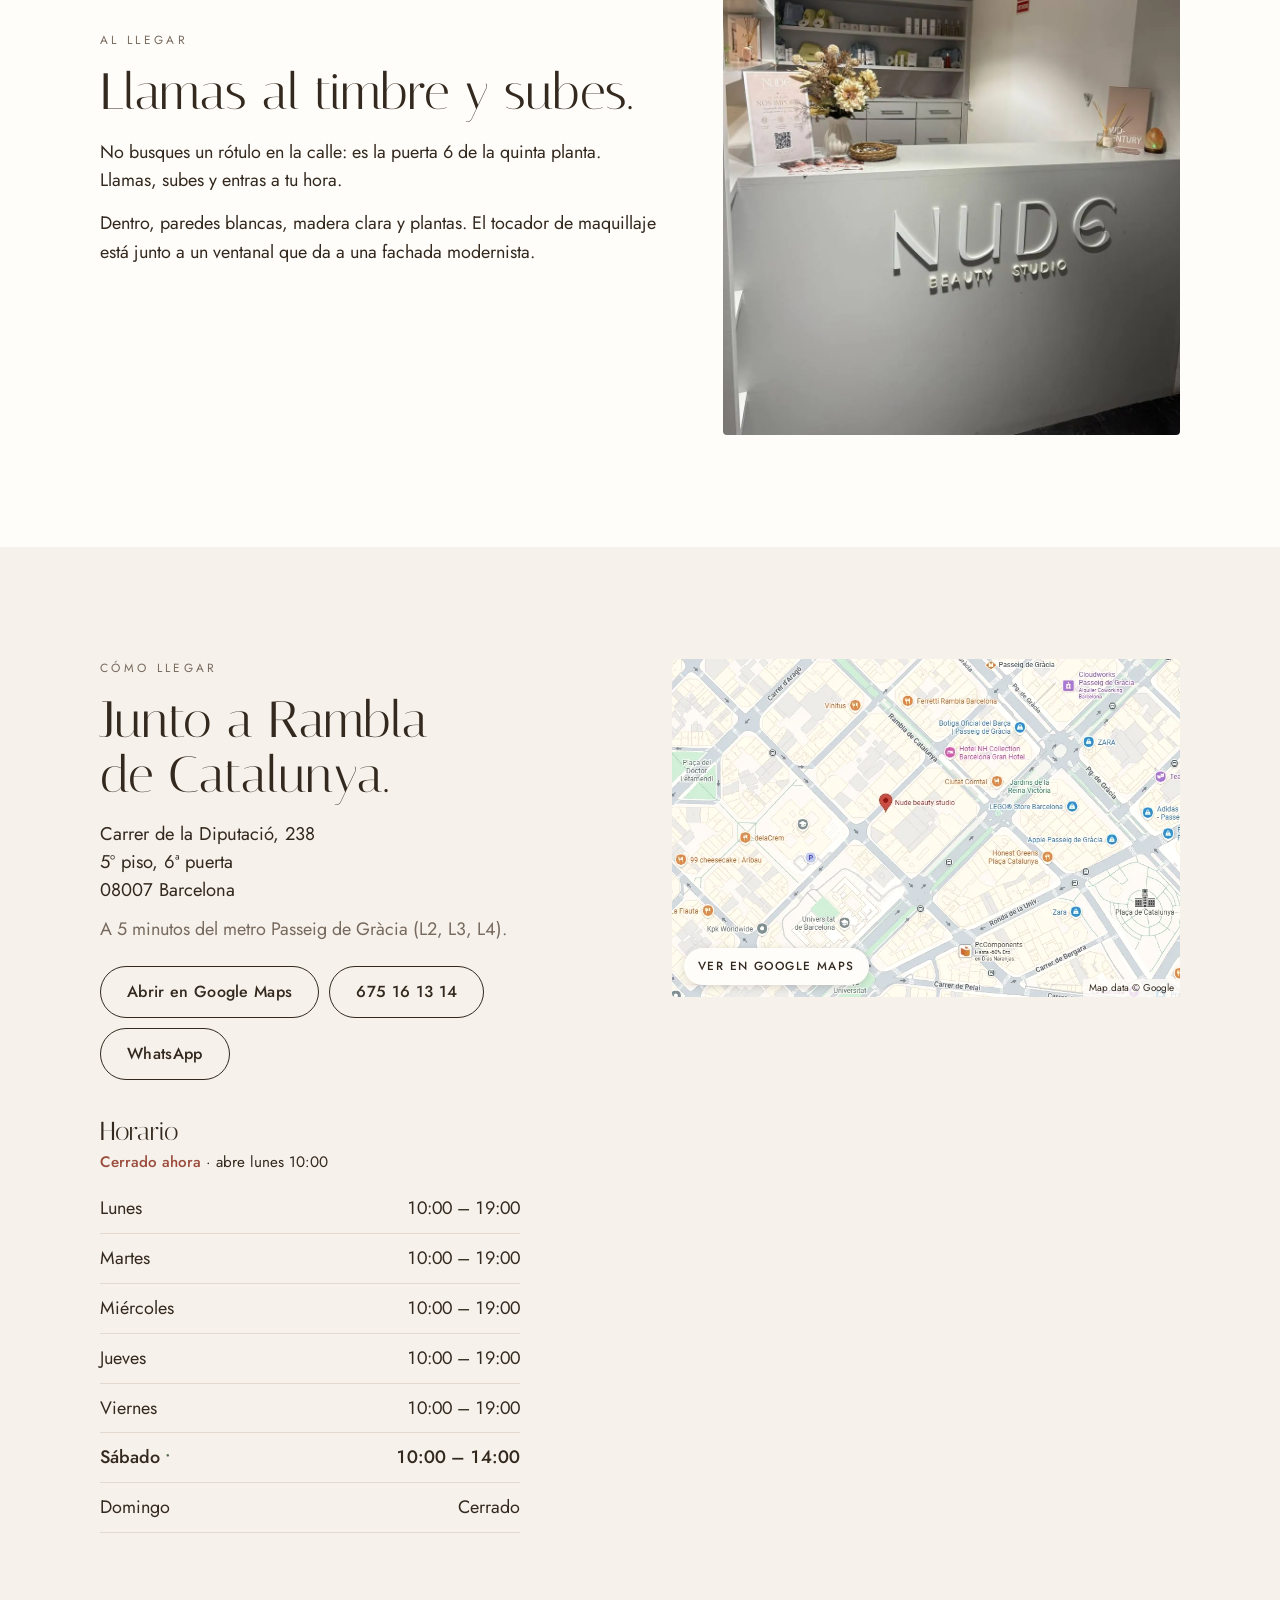
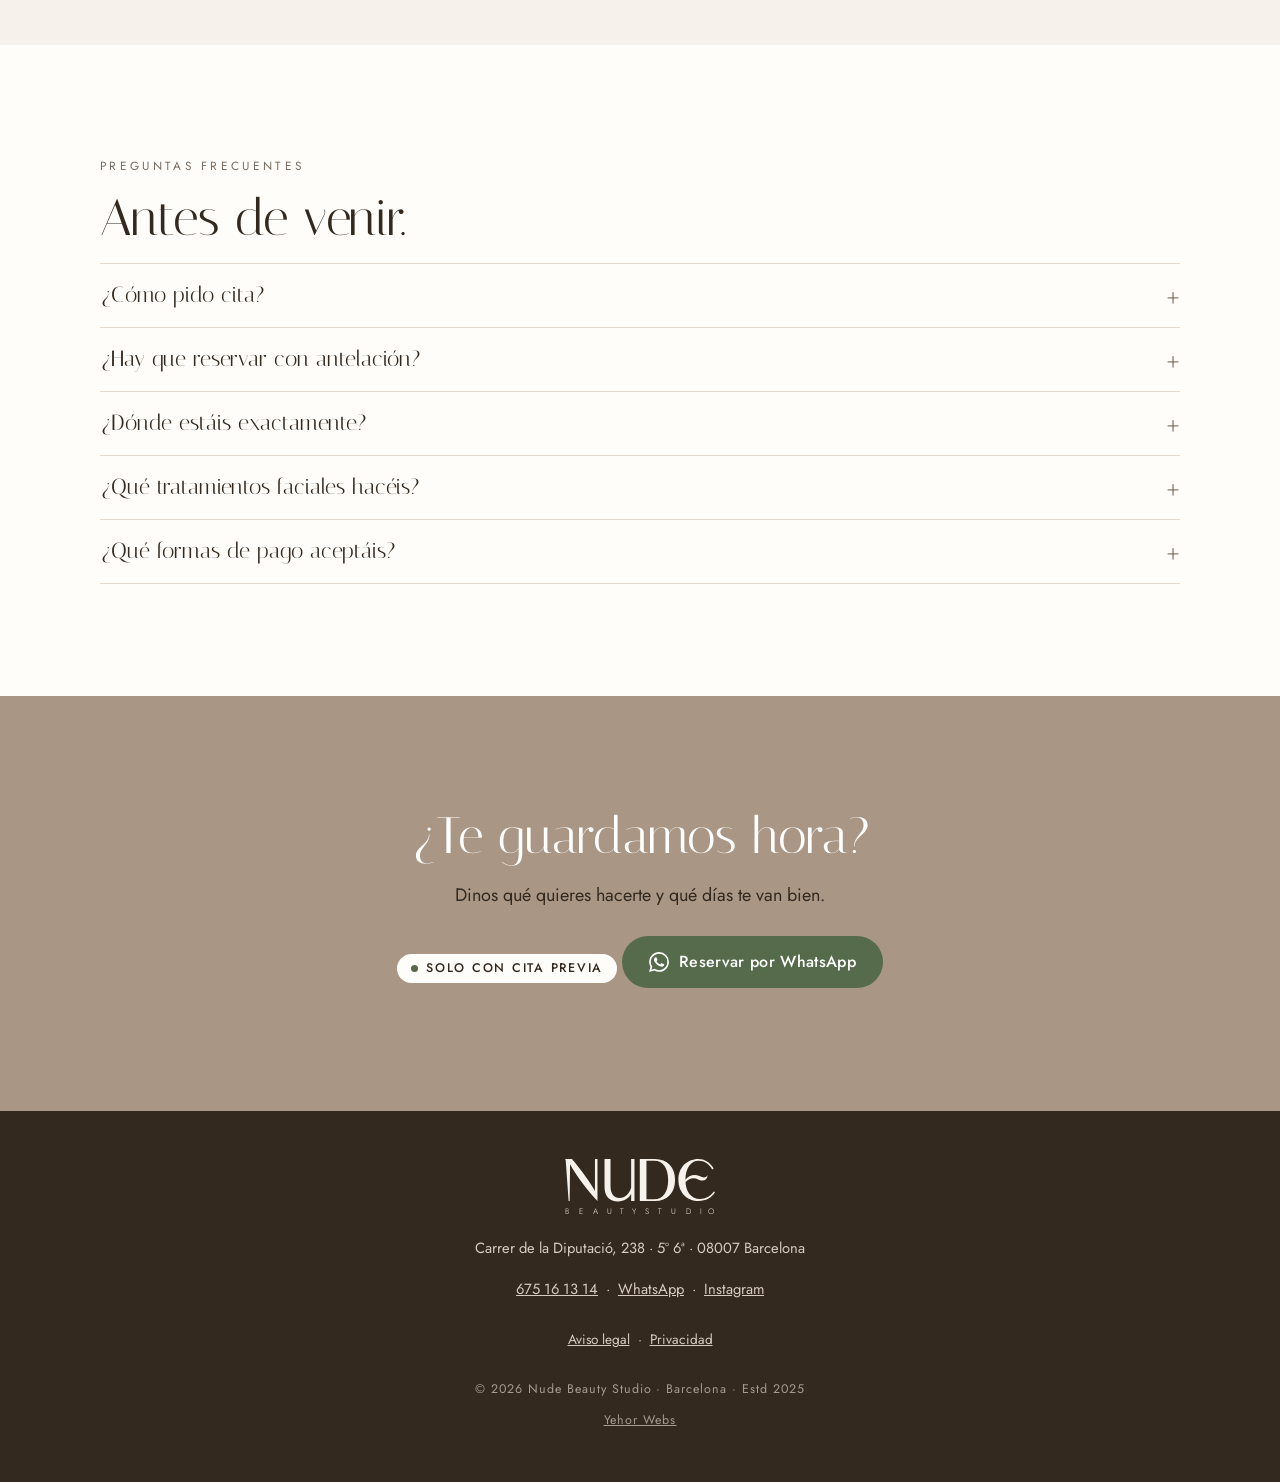
==== commit 1ae60a83: "Remove the manicure and pedicure category again Co-Authored-By: Claude Opus 5.5 <noreply@anthropic.c" ====
--- a/index.html
+++ b/index.html
@@ -17,7 +17,7 @@
 <meta property="og:description" content="Centro de estética en el Eixample de Barcelona: limpieza facial, cejas, lifting de pestañas, tratamientos corporales y maquillaje de novia. Solo con cita.">
 <meta property="og:url" content="https://nudebeautybcn.com/">
 <meta property="og:locale" content="es_ES">
-<script type="application/ld+json">{"@context":"https://schema.org","@type":"BeautySalon","@id":"https://nudebeautybcn.com/#salon","name":"Nude Beauty Studio","description":"Centro de estética en el Eixample de Barcelona: limpieza facial, cejas, lifting de pestañas, tratamientos corporales y maquillaje de novia. Solo con cita.","url":"https://nudebeautybcn.com/","telephone":"+34675161314","priceRange":"€€","paymentAccepted":"Cash, Credit Card, Debit Card, Visa, Mastercard, NFC mobile payments","image":"https://nudebeautybcn.com/img/00-recepcion.webp","address":{"@type":"PostalAddress","streetAddress":"Carrer de la Diputació, 238, 5º 6ª","addressLocality":"Barcelona","addressRegion":"Barcelona","postalCode":"08007","addressCountry":"ES"},"geo":{"@type":"GeoCoordinates","latitude":41.3885,"longitude":2.1647},"hasMap":"https://maps.app.goo.gl/gT3hE2o65boG1eyQA","openingHoursSpecification":[{"@type":"OpeningHoursSpecification","dayOfWeek":["Monday","Tuesday","Wednesday","Thursday","Friday"],"opens":"10:00","closes":"19:00"},{"@type":"OpeningHoursSpecification","dayOfWeek":"Saturday","opens":"10:00","closes":"14:00"}],"sameAs":["https://www.instagram.com/nude.beautybcn","https://maps.app.goo.gl/gT3hE2o65boG1eyQA","https://www.treatwell.es/establecimiento/nude-beauty-studio/"],"hasOfferCatalog":{"@type":"OfferCatalog","name":"Servicios","itemListElement":[{"@type":"OfferCatalog","name":"Limpieza facial en Barcelona","itemListElement":[{"@type":"Offer","itemOffered":{"@type":"Service","name":"Limpieza facial profunda"},"priceCurrency":"EUR","price":60},{"@type":"Offer","itemOffered":{"@type":"Service","name":"Limpieza facial profunda + dermaplaning"},"priceCurrency":"EUR","price":75},{"@type":"Offer","itemOffered":{"@type":"Service","name":"Limpieza facial profunda + dermapen"},"priceCurrency":"EUR","price":90},{"@type":"Offer","itemOffered":{"@type":"Service","name":"Limpieza facial profunda + dermaplaning + dermapen"},"priceCurrency":"EUR","price":120},{"@type":"Offer","itemOffered":{"@type":"Service","name":"Limpieza facial profunda + radiofrecuencia"},"priceCurrency":"EUR","price":70},{"@type":"Offer","itemOffered":{"@type":"Service","name":"Dermapen"},"priceCurrency":"EUR","price":50},{"@type":"Offer","itemOffered":{"@type":"Service","name":"Dermapen (4 sesiones)"},"priceCurrency":"EUR","price":180},{"@type":"Offer","itemOffered":{"@type":"Service","name":"Hidralips"},"priceCurrency":"EUR","price":30}]},{"@type":"OfferCatalog","name":"Cejas, pestañas y labios","itemListElement":[{"@type":"Offer","itemOffered":{"@type":"Service","name":"Pack mirada perfecta"},"priceCurrency":"EUR","price":48,"priceValidUntil":"2026-10-31"},{"@type":"Offer","itemOffered":{"@type":"Service","name":"Lifting de pestañas + tinte"},"priceCurrency":"EUR","price":45},{"@type":"Offer","itemOffered":{"@type":"Service","name":"Diseño y perfilado de cejas con hilo"},"priceCurrency":"EUR","price":15},{"@type":"Offer","itemOffered":{"@type":"Service","name":"Diseño y perfilado de cejas + henna"},"priceCurrency":"EUR","price":25},{"@type":"Offer","itemOffered":{"@type":"Service","name":"Laminado de cejas"},"priceCurrency":"EUR","price":45},{"@type":"Offer","itemOffered":{"@type":"Service","name":"Hidralips"},"priceCurrency":"EUR","price":30}]},{"@type":"OfferCatalog","name":"Maquillaje de novia y social","itemListElement":[{"@type":"Offer","itemOffered":{"@type":"Service","name":"Maquillaje de novia"},"priceCurrency":"EUR","price":90},{"@type":"Offer","itemOffered":{"@type":"Service","name":"Maquillaje social"},"priceCurrency":"EUR","price":75}]},{"@type":"OfferCatalog","name":"Tratamientos corporales en Barcelona","itemListElement":[{"@type":"Offer","itemOffered":{"@type":"Service","name":"Higiene de espalda"},"priceCurrency":"EUR","price":60},{"@type":"Offer","itemOffered":{"@type":"Service","name":"Limpieza de espalda + dermaplaning"},"priceCurrency":"EUR","price":80},{"@type":"Offer","itemOffered":{"@type":"Service","name":"Presoterapia cuerpo entero"},"priceCurrency":"EUR","price":25},{"@type":"Offer","itemOffered":{"@type":"Service","name":"Presoterapia cuerpo entero (4 sesiones)"},"priceCurrency":"EUR","price":100},{"@type":"Offer","itemOffered":{"@type":"Service","name":"Electroestimulación"},"priceCurrency":"EUR","price":40},{"@type":"Offer","itemOffered":{"@type":"Service","name":"Electroestimulación (4 sesiones)"},"priceCurrency":"EUR","price":160},{"@type":"Offer","itemOffered":{"@type":"Service","name":"Masaje descontracturante"},"priceCurrency":"EUR","price":50},{"@type":"Offer","itemOffered":{"@type":"Service","name":"Masaje relajante"},"priceCurrency":"EUR","price":50},{"@type":"Offer","itemOffered":{"@type":"Service","name":"Drenaje linfático manual"},"priceCurrency":"EUR","price":60},{"@type":"Offer","itemOffered":{"@type":"Service","name":"Drenaje linfático manual (4 sesiones)"},"priceCurrency":"EUR","price":240},{"@type":"Offer","itemOffered":{"@type":"Service","name":"HIFU 12D"},"priceCurrency":"EUR","price":90},{"@type":"Offer","itemOffered":{"@type":"Service","name":"HIFU 12D (4 sesiones)"},"priceCurrency":"EUR","price":360},{"@type":"Offer","itemOffered":{"@type":"Service","name":"Radiofrecuencia corporal"},"priceCurrency":"EUR","price":60},{"@type":"Offer","itemOffered":{"@type":"Service","name":"Radiofrecuencia corporal (4 sesiones)"},"priceCurrency":"EUR","price":240},{"@type":"Offer","itemOffered":{"@type":"Service","name":"Láser photon"},"priceCurrency":"EUR","price":60},{"@type":"Offer","itemOffered":{"@type":"Service","name":"Láser photon (4 sesiones)"},"priceCurrency":"EUR","price":144},{"@type":"Offer","itemOffered":{"@type":"Service","name":"Ultrasonido"},"priceCurrency":"EUR","price":50},{"@type":"Offer","itemOffered":{"@type":"Service","name":"Ultrasonido (4 sesiones)"},"priceCurrency":"EUR","price":200},{"@type":"Offer","itemOffered":{"@type":"Service","name":"Lipoláser frío"},"priceCurrency":"EUR","price":50},{"@type":"Offer","itemOffered":{"@type":"Service","name":"Lipoláser frío (4 sesiones)"},"priceCurrency":"EUR","price":200},{"@type":"Offer","itemOffered":{"@type":"Service","name":"Vacumterapia con radiofrecuencia"},"priceCurrency":"EUR","price":70},{"@type":"Offer","itemOffered":{"@type":"Service","name":"Vacumterapia con radiofrecuencia (4 sesiones)"},"priceCurrency":"EUR","price":196}]},{"@type":"OfferCatalog","name":"Manicura y pedicura en el Eixample","itemListElement":[{"@type":"Offer","itemOffered":{"@type":"Service","name":"Manicura"},"priceCurrency":"EUR","priceSpecification":{"@type":"PriceSpecification","minPrice":25,"priceCurrency":"EUR"}},{"@type":"Offer","itemOffered":{"@type":"Service","name":"Manicura y pedicura"},"priceCurrency":"EUR","priceSpecification":{"@type":"PriceSpecification","minPrice":50,"priceCurrency":"EUR"}},{"@type":"Offer","itemOffered":{"@type":"Service","name":"Pedicura completa con semipermanente"},"priceCurrency":"EUR","price":40}]}]}}</script>
+<script type="application/ld+json">{"@context":"https://schema.org","@type":"BeautySalon","@id":"https://nudebeautybcn.com/#salon","name":"Nude Beauty Studio","description":"Centro de estética en el Eixample de Barcelona: limpieza facial, cejas, lifting de pestañas, tratamientos corporales y maquillaje de novia. Solo con cita.","url":"https://nudebeautybcn.com/","telephone":"+34675161314","priceRange":"€€","paymentAccepted":"Cash, Credit Card, Debit Card, Visa, Mastercard, NFC mobile payments","image":"https://nudebeautybcn.com/img/00-recepcion.webp","address":{"@type":"PostalAddress","streetAddress":"Carrer de la Diputació, 238, 5º 6ª","addressLocality":"Barcelona","addressRegion":"Barcelona","postalCode":"08007","addressCountry":"ES"},"geo":{"@type":"GeoCoordinates","latitude":41.3885,"longitude":2.1647},"hasMap":"https://maps.app.goo.gl/gT3hE2o65boG1eyQA","openingHoursSpecification":[{"@type":"OpeningHoursSpecification","dayOfWeek":["Monday","Tuesday","Wednesday","Thursday","Friday"],"opens":"10:00","closes":"19:00"},{"@type":"OpeningHoursSpecification","dayOfWeek":"Saturday","opens":"10:00","closes":"14:00"}],"sameAs":["https://www.instagram.com/nude.beautybcn","https://maps.app.goo.gl/gT3hE2o65boG1eyQA","https://www.treatwell.es/establecimiento/nude-beauty-studio/"],"hasOfferCatalog":{"@type":"OfferCatalog","name":"Servicios","itemListElement":[{"@type":"OfferCatalog","name":"Limpieza facial en Barcelona","itemListElement":[{"@type":"Offer","itemOffered":{"@type":"Service","name":"Limpieza facial profunda"},"priceCurrency":"EUR","price":60},{"@type":"Offer","itemOffered":{"@type":"Service","name":"Limpieza facial profunda + dermaplaning"},"priceCurrency":"EUR","price":75},{"@type":"Offer","itemOffered":{"@type":"Service","name":"Limpieza facial profunda + dermapen"},"priceCurrency":"EUR","price":90},{"@type":"Offer","itemOffered":{"@type":"Service","name":"Limpieza facial profunda + dermaplaning + dermapen"},"priceCurrency":"EUR","price":120},{"@type":"Offer","itemOffered":{"@type":"Service","name":"Limpieza facial profunda + radiofrecuencia"},"priceCurrency":"EUR","price":70},{"@type":"Offer","itemOffered":{"@type":"Service","name":"Dermapen"},"priceCurrency":"EUR","price":50},{"@type":"Offer","itemOffered":{"@type":"Service","name":"Dermapen (4 sesiones)"},"priceCurrency":"EUR","price":180},{"@type":"Offer","itemOffered":{"@type":"Service","name":"Hidralips"},"priceCurrency":"EUR","price":30}]},{"@type":"OfferCatalog","name":"Cejas, pestañas y labios","itemListElement":[{"@type":"Offer","itemOffered":{"@type":"Service","name":"Pack mirada perfecta"},"priceCurrency":"EUR","price":48,"priceValidUntil":"2026-10-31"},{"@type":"Offer","itemOffered":{"@type":"Service","name":"Lifting de pestañas + tinte"},"priceCurrency":"EUR","price":45},{"@type":"Offer","itemOffered":{"@type":"Service","name":"Diseño y perfilado de cejas con hilo"},"priceCurrency":"EUR","price":15},{"@type":"Offer","itemOffered":{"@type":"Service","name":"Diseño y perfilado de cejas + henna"},"priceCurrency":"EUR","price":25},{"@type":"Offer","itemOffered":{"@type":"Service","name":"Laminado de cejas"},"priceCurrency":"EUR","price":45},{"@type":"Offer","itemOffered":{"@type":"Service","name":"Hidralips"},"priceCurrency":"EUR","price":30}]},{"@type":"OfferCatalog","name":"Maquillaje de novia y social","itemListElement":[{"@type":"Offer","itemOffered":{"@type":"Service","name":"Maquillaje de novia"},"priceCurrency":"EUR","price":90},{"@type":"Offer","itemOffered":{"@type":"Service","name":"Maquillaje social"},"priceCurrency":"EUR","price":75}]},{"@type":"OfferCatalog","name":"Tratamientos corporales en Barcelona","itemListElement":[{"@type":"Offer","itemOffered":{"@type":"Service","name":"Higiene de espalda"},"priceCurrency":"EUR","price":60},{"@type":"Offer","itemOffered":{"@type":"Service","name":"Limpieza de espalda + dermaplaning"},"priceCurrency":"EUR","price":80},{"@type":"Offer","itemOffered":{"@type":"Service","name":"Presoterapia cuerpo entero"},"priceCurrency":"EUR","price":25},{"@type":"Offer","itemOffered":{"@type":"Service","name":"Presoterapia cuerpo entero (4 sesiones)"},"priceCurrency":"EUR","price":100},{"@type":"Offer","itemOffered":{"@type":"Service","name":"Electroestimulación"},"priceCurrency":"EUR","price":40},{"@type":"Offer","itemOffered":{"@type":"Service","name":"Electroestimulación (4 sesiones)"},"priceCurrency":"EUR","price":160},{"@type":"Offer","itemOffered":{"@type":"Service","name":"Masaje descontracturante"},"priceCurrency":"EUR","price":50},{"@type":"Offer","itemOffered":{"@type":"Service","name":"Masaje relajante"},"priceCurrency":"EUR","price":50},{"@type":"Offer","itemOffered":{"@type":"Service","name":"Drenaje linfático manual"},"priceCurrency":"EUR","price":60},{"@type":"Offer","itemOffered":{"@type":"Service","name":"Drenaje linfático manual (4 sesiones)"},"priceCurrency":"EUR","price":240},{"@type":"Offer","itemOffered":{"@type":"Service","name":"HIFU 12D"},"priceCurrency":"EUR","price":90},{"@type":"Offer","itemOffered":{"@type":"Service","name":"HIFU 12D (4 sesiones)"},"priceCurrency":"EUR","price":360},{"@type":"Offer","itemOffered":{"@type":"Service","name":"Radiofrecuencia corporal"},"priceCurrency":"EUR","price":60},{"@type":"Offer","itemOffered":{"@type":"Service","name":"Radiofrecuencia corporal (4 sesiones)"},"priceCurrency":"EUR","price":240},{"@type":"Offer","itemOffered":{"@type":"Service","name":"Láser photon"},"priceCurrency":"EUR","price":60},{"@type":"Offer","itemOffered":{"@type":"Service","name":"Láser photon (4 sesiones)"},"priceCurrency":"EUR","price":144},{"@type":"Offer","itemOffered":{"@type":"Service","name":"Ultrasonido"},"priceCurrency":"EUR","price":50},{"@type":"Offer","itemOffered":{"@type":"Service","name":"Ultrasonido (4 sesiones)"},"priceCurrency":"EUR","price":200},{"@type":"Offer","itemOffered":{"@type":"Service","name":"Lipoláser frío"},"priceCurrency":"EUR","price":50},{"@type":"Offer","itemOffered":{"@type":"Service","name":"Lipoláser frío (4 sesiones)"},"priceCurrency":"EUR","price":200},{"@type":"Offer","itemOffered":{"@type":"Service","name":"Vacumterapia con radiofrecuencia"},"priceCurrency":"EUR","price":70},{"@type":"Offer","itemOffered":{"@type":"Service","name":"Vacumterapia con radiofrecuencia (4 sesiones)"},"priceCurrency":"EUR","price":196}]}]}}</script>
 <script type="application/ld+json">{"@context":"https://schema.org","@type":"WebSite","name":"Nude Beauty Studio","alternateName":"Nude Beauty BCN","url":"https://nudebeautybcn.com/"}</script>
 <script type="application/ld+json">{"@context":"https://schema.org","@type":"FAQPage","mainEntity":[{"@type":"Question","name":"¿Cómo pido cita?","acceptedAnswer":{"@type":"Answer","text":"Por WhatsApp o por teléfono, en el 675 16 13 14. En la carta de servicios puedes marcar lo que te interesa y enviarnos la selección; te respondemos con día y hora."}},{"@type":"Question","name":"¿Hay que reservar con antelación?","acceptedAnswer":{"@type":"Answer","text":"Sí. Atendemos solo con cita previa, así que escríbenos antes de venir y te decimos la primera hora libre."}},{"@type":"Question","name":"¿Dónde estáis exactamente?","acceptedAnswer":{"@type":"Answer","text":"En Carrer de la Diputació 238, 5º piso, 6ª puerta, 08007 Barcelona (Eixample), junto a Rambla de Catalunya y a 5 minutos del metro Passeig de Gràcia (L2, L3, L4). No hay rótulo en la calle: llama al timbre y sube."}},{"@type":"Question","name":"¿Qué tratamientos faciales hacéis?","acceptedAnswer":{"@type":"Answer","text":"Limpieza facial profunda, sola o combinada con dermaplaning, dermapen (microneedling) o radiofrecuencia; dermapen en sesión suelta o en bono de 4 sesiones; e Hidralips para los labios. Los precios están en la carta."}},{"@type":"Question","name":"¿Qué formas de pago aceptáis?","acceptedAnswer":{"@type":"Answer","text":"Efectivo, tarjeta de débito y de crédito (Visa y Mastercard) y pago con el móvil sin contacto. No aceptamos cheques."}}]}</script>
 <meta name="theme-color" content="#A99685">
@@ -111,7 +111,7 @@
     <p class="eyebrow">Servicios</p>
     <h2>La carta, con precios.</h2>
     <p class="lede">Marca lo que te interese y envíanos la selección por WhatsApp. Te respondemos con día y hora.</p>
-    <nav class="tabs" id="tabs" aria-label="Categorías"><a href="#cat-faciales" data-cat="faciales">Faciales<small>7</small></a><a href="#cat-mirada" data-cat="mirada">Pestañas, cejas y labios<small>6</small></a><a href="#cat-maquillaje" data-cat="maquillaje">Maquillaje<small>2</small></a><a href="#cat-corporal" data-cat="corporal">Corporal<small>13</small></a><a href="#cat-manos" data-cat="manos">Manos y pies<small>3</small></a></nav>
+    <nav class="tabs" id="tabs" aria-label="Categorías"><a href="#cat-faciales" data-cat="faciales">Faciales<small>7</small></a><a href="#cat-mirada" data-cat="mirada">Pestañas, cejas y labios<small>6</small></a><a href="#cat-maquillaje" data-cat="maquillaje">Maquillaje<small>2</small></a><a href="#cat-corporal" data-cat="corporal">Corporal<small>13</small></a></nav>
     <div class="cats" id="cats">
       <div class="cat" id="cat-faciales">
         <h2 class="cat__title">Limpieza facial en Barcelona</h2>
@@ -301,27 +301,6 @@
             <span class="item__price">70 €</span>
           </button>
             <div class="item__opts" role="group" aria-label="Vacumterapia con radiofrecuencia"><button type="button" class="item__opt" data-id="vacum" data-opt="1" aria-pressed="true">1 sesión · 70 €</button><button type="button" class="item__opt" data-id="vacum" data-opt="4" aria-pressed="false">4 sesiones · 196 €</button></div></li>
-        </ul>
-      </div>
-      <div class="cat" id="cat-manos">
-        <h2 class="cat__title">Manicura y pedicura en el Eixample</h2>
-        <p class="cat__intro">Manicura y pedicura; la pedicura completa incluye esmaltado semipermanente. Las reseñas destacan el trabajo al detalle y los consejos para que el esmalte dure.</p>
-        <ul class="items">
-          <li class="item"><button type="button" class="item__btn" data-id="mani" aria-pressed="false">
-            <span class="item__mark" aria-hidden="true"></span>
-            <span class="item__name">Manicura</span>
-            <span class="item__price">desde 25 €</span>
-          </button></li>
-          <li class="item"><button type="button" class="item__btn" data-id="mani-pedi" aria-pressed="false">
-            <span class="item__mark" aria-hidden="true"></span>
-            <span class="item__name">Manicura y pedicura</span>
-            <span class="item__price">desde 50 €</span>
-          </button></li>
-          <li class="item"><button type="button" class="item__btn" data-id="pedi-semi" aria-pressed="false">
-            <span class="item__mark" aria-hidden="true"></span>
-            <span class="item__name">Pedicura completa con semipermanente</span>
-            <span class="item__price">40 €</span>
-          </button></li>
         </ul>
       </div>
     </div>
